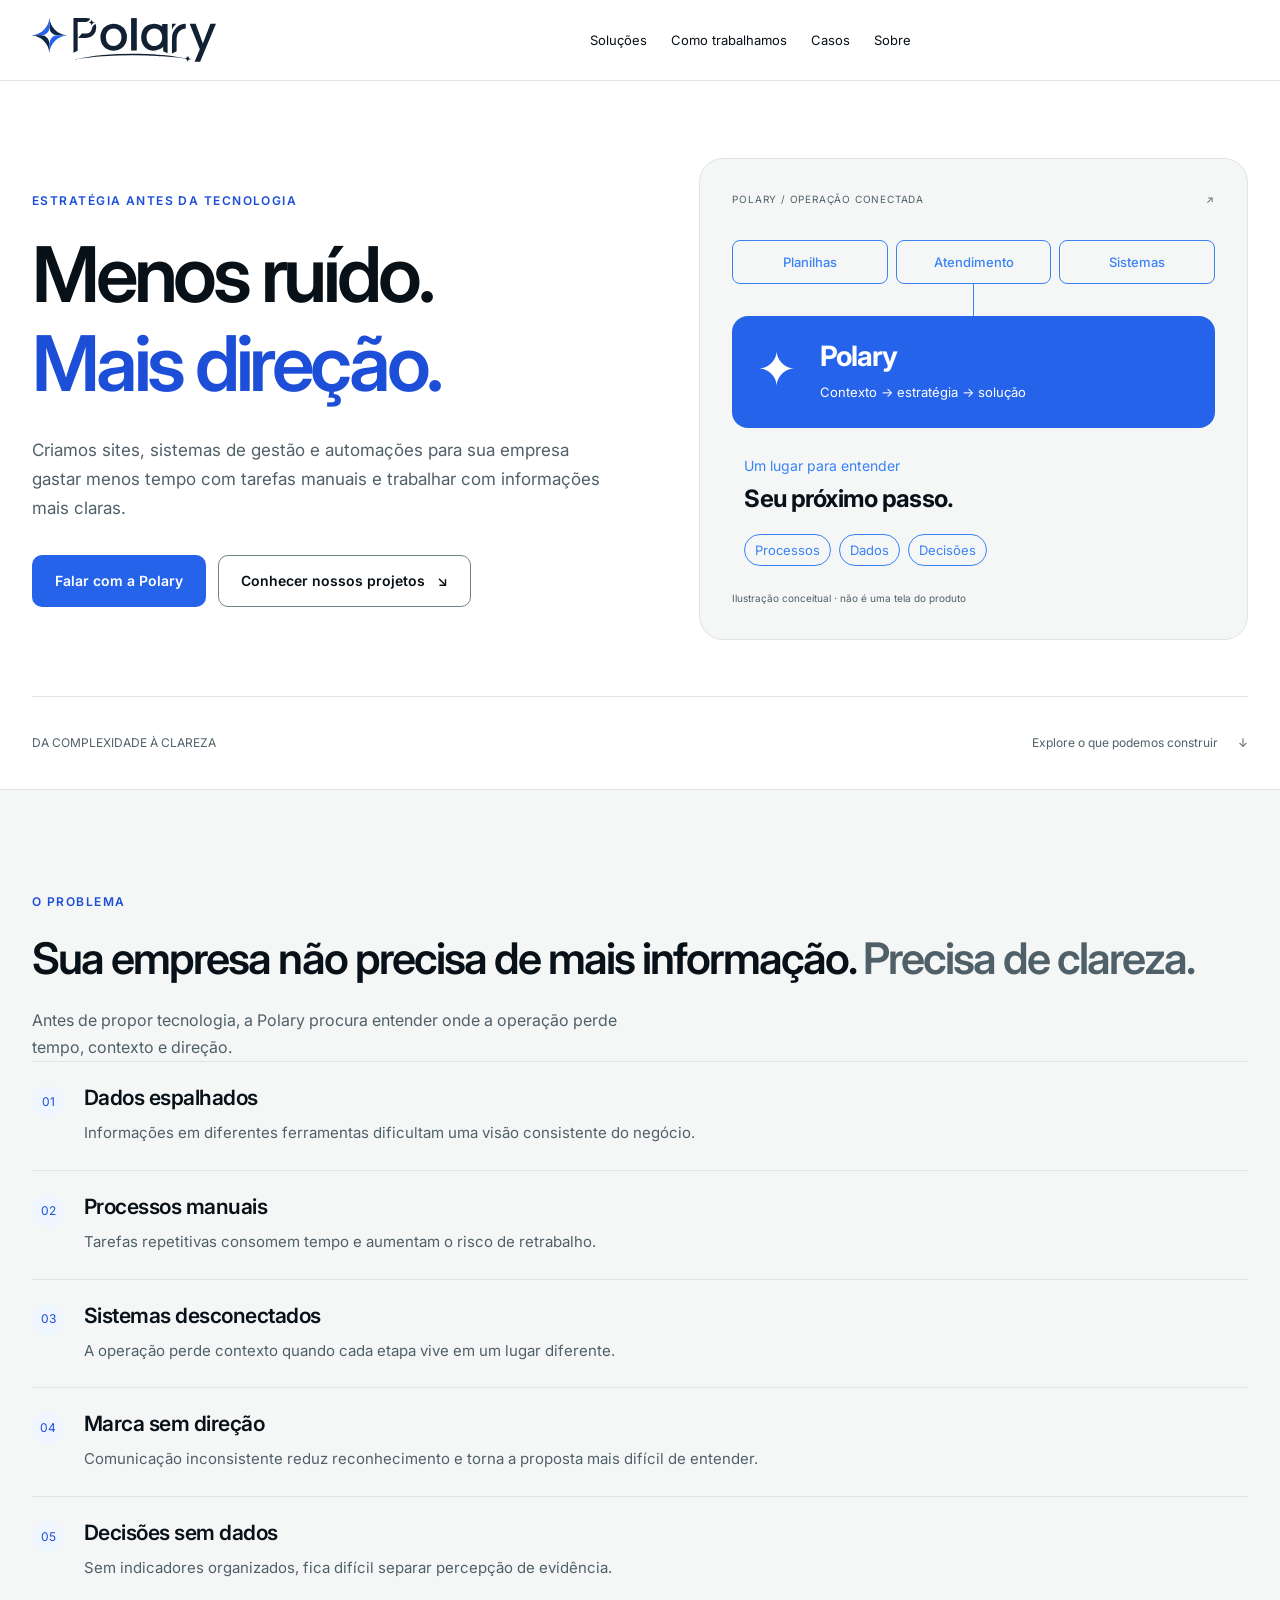
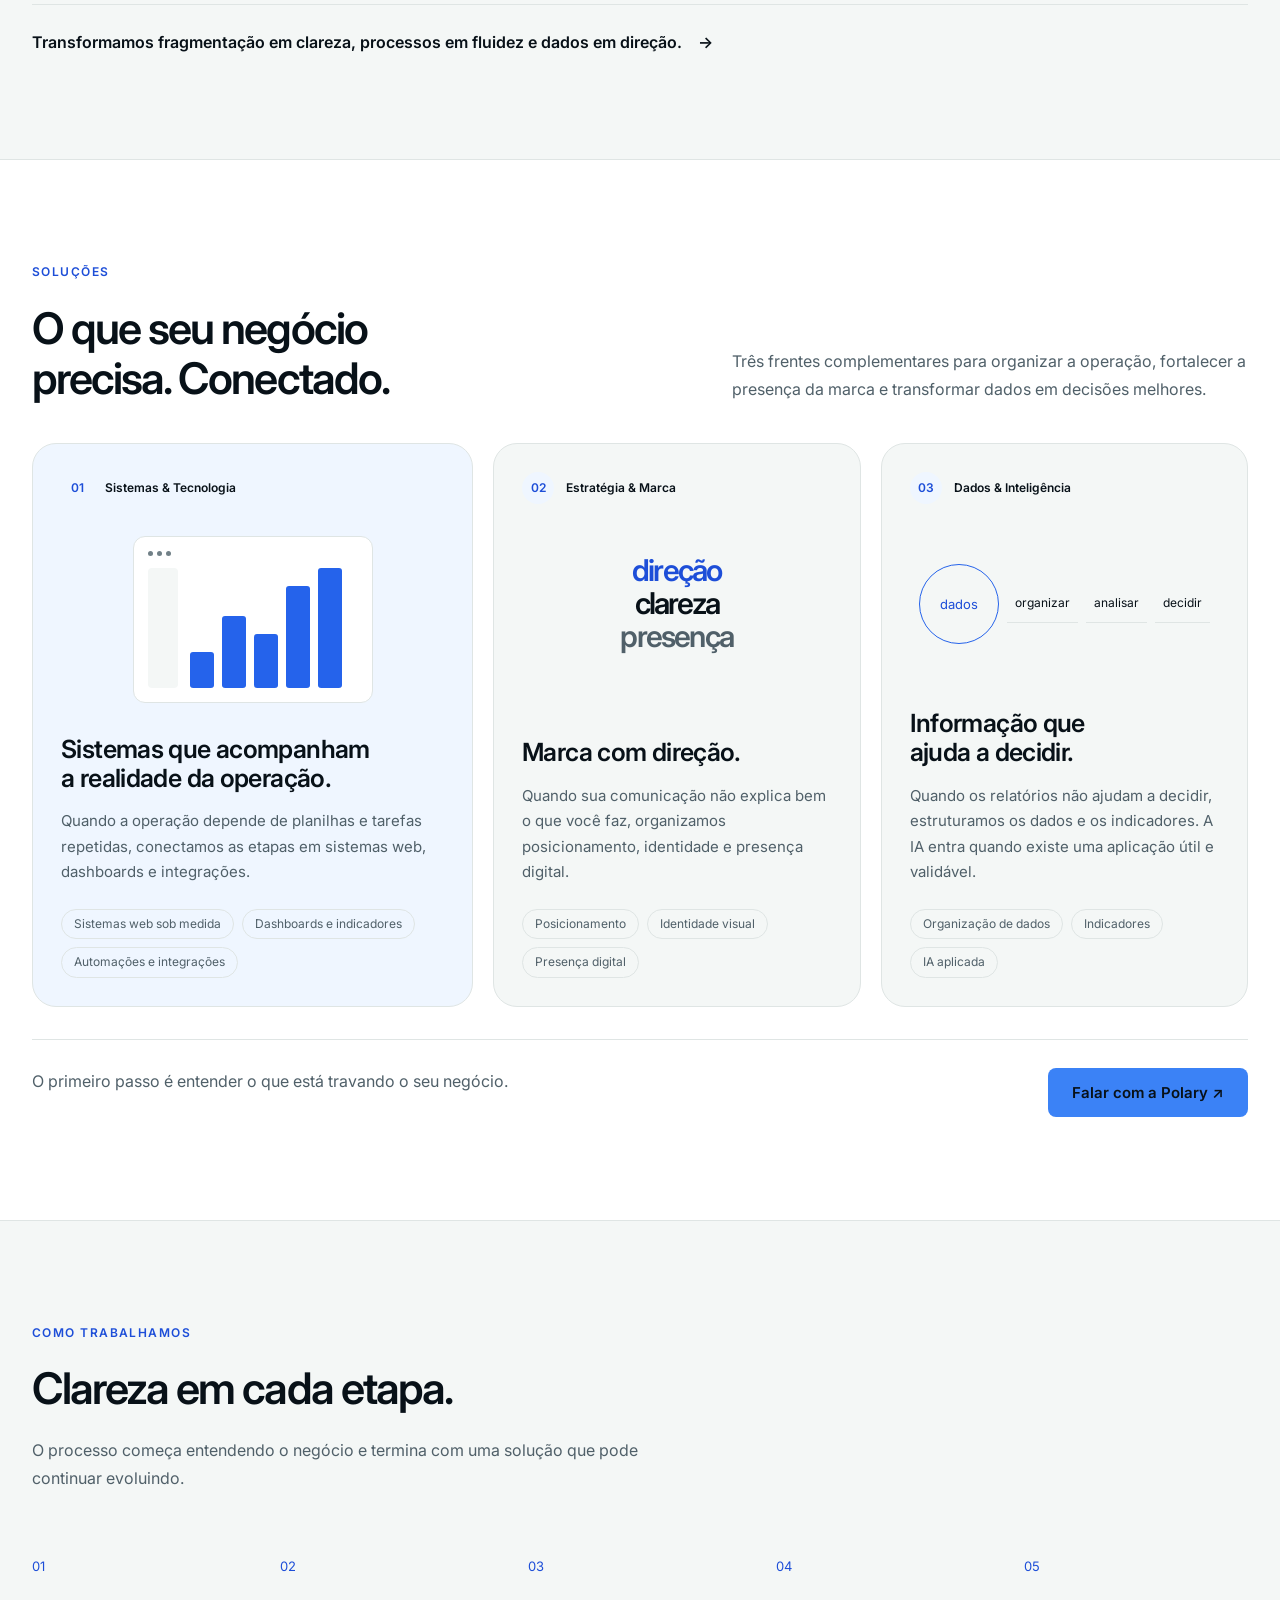
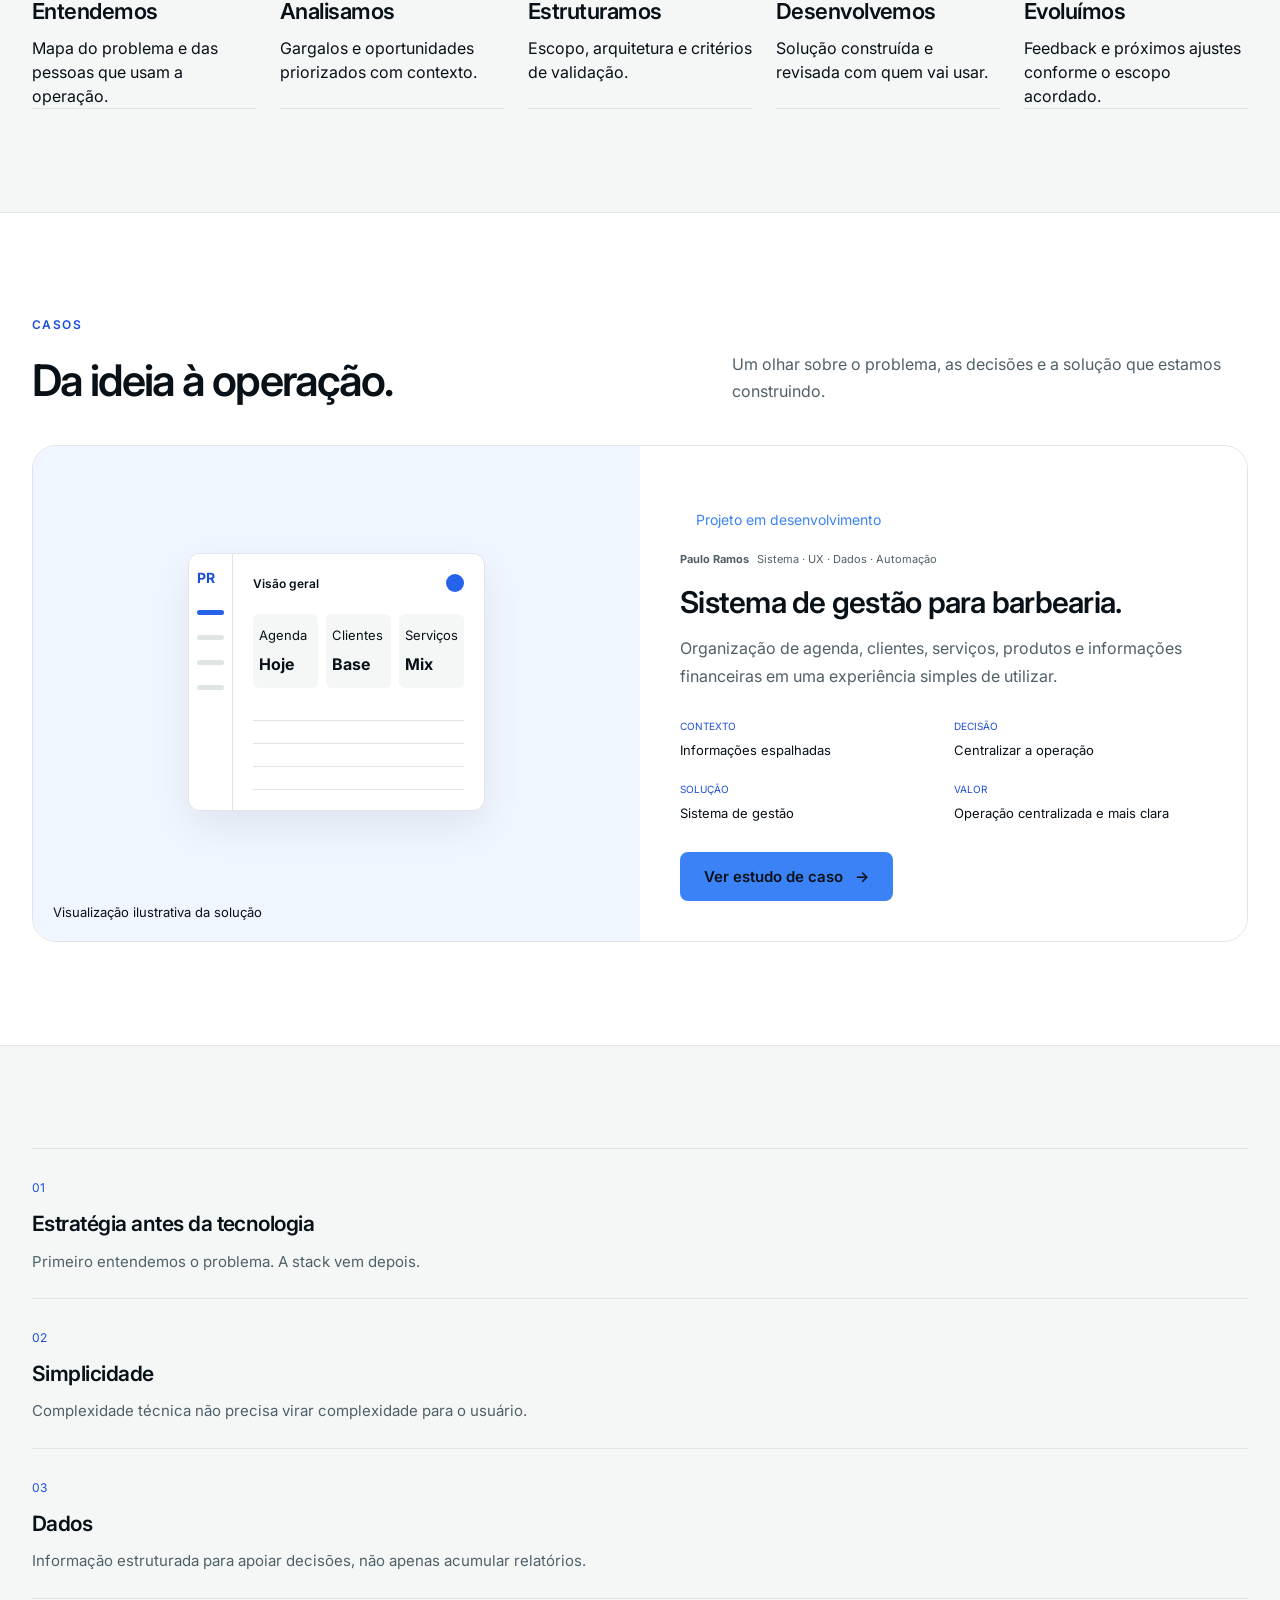
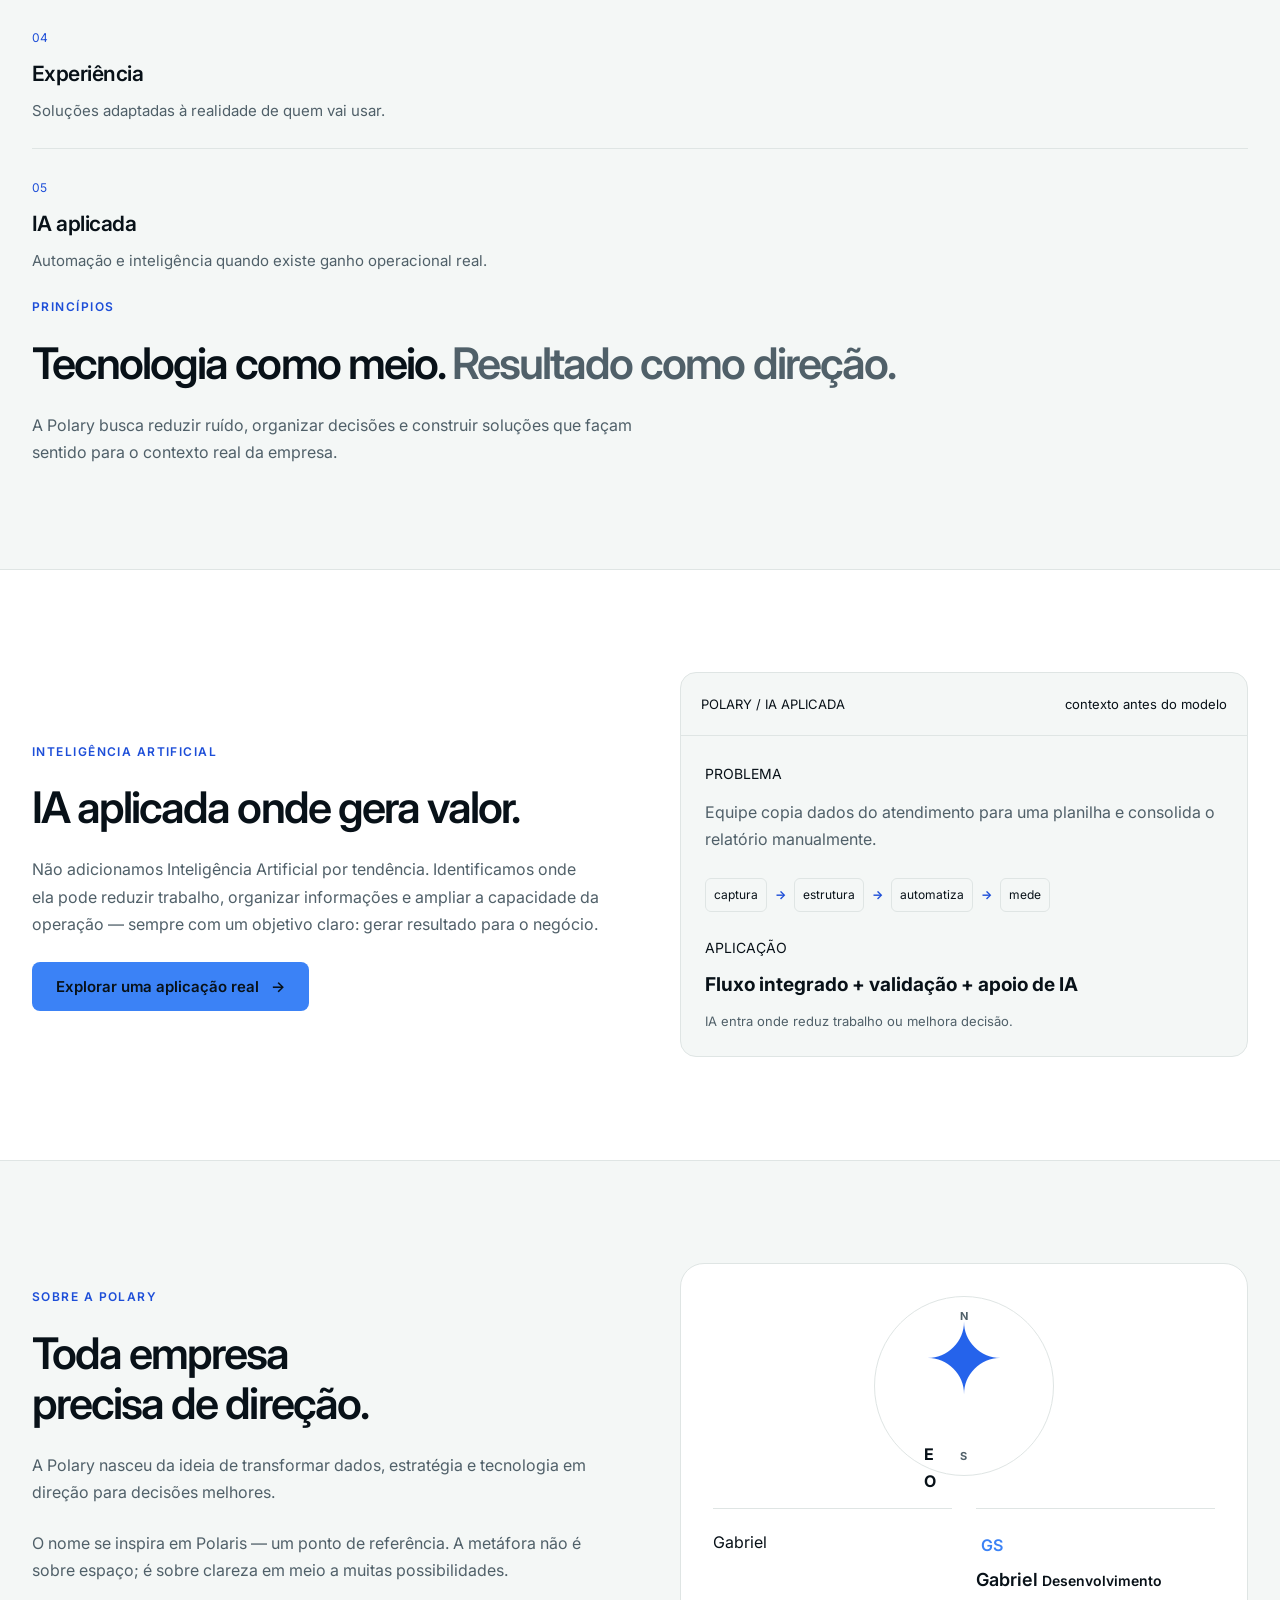
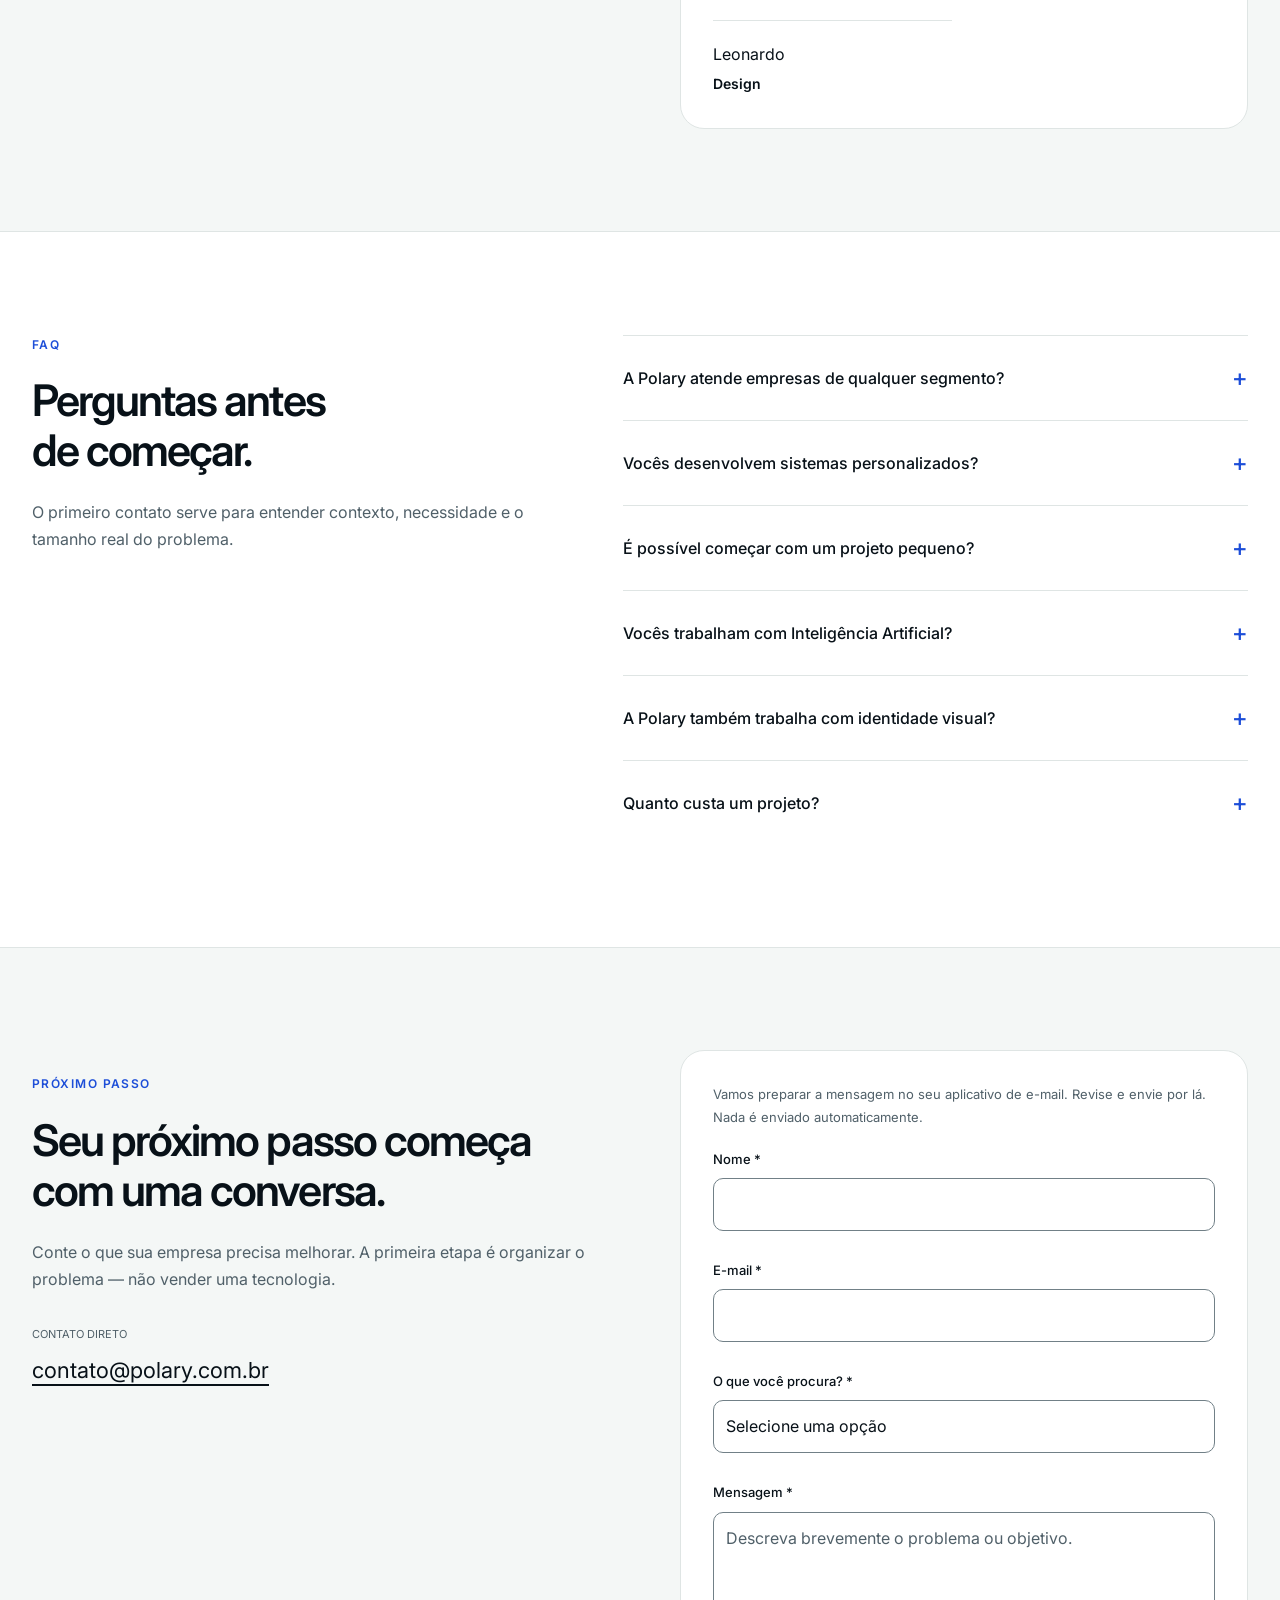
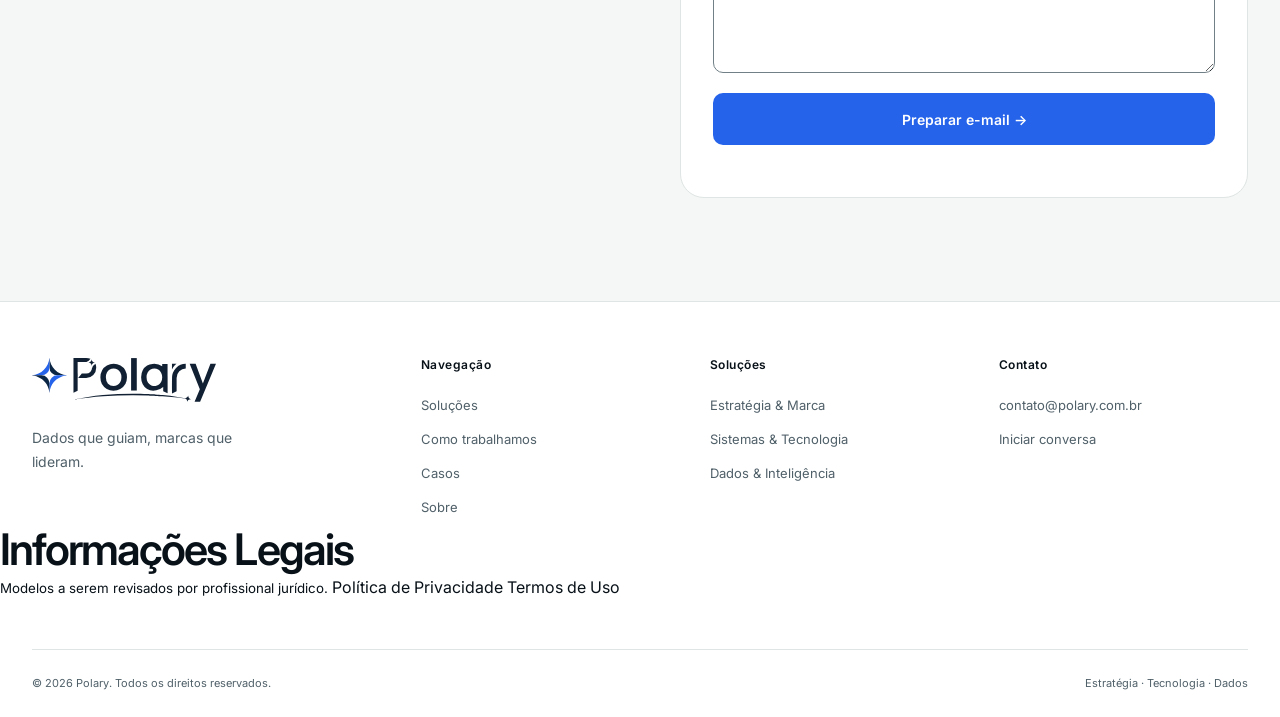
==== index.html @ 6eea2edf "Correções footer, logo e header" ====
<!DOCTYPE html>
<html lang="pt-BR">
 <head>
  <meta charset="utf-8"/>
  <meta content="width=device-width, initial-scale=1.0" name="viewport"/>
  <title>
   Polary — Estratégia, Tecnologia e Dados
  </title>
  <meta content="A Polary une estratégia, tecnologia e dados para organizar processos, fortalecer marcas e transformar problemas empresariais em soluções eficientes." name="description"/>
  <script>
   (() => {
        try {
          const saved = localStorage.getItem("polary-theme");
          const prefersDark = window.matchMedia(
            "(prefers-color-scheme: dark)",
          ).matches;
          const theme =
            saved === "light" || saved === "dark"
              ? saved
              : prefersDark
                ? "dark"
                : "light";
          document.documentElement.dataset.theme = theme;
          document.documentElement.style.colorScheme = theme;
        } catch (_) {}
      })();
  </script>
  <link href="https://polary.com.br/" rel="canonical"/>
  <link href="https://polary.com.br/" hreflang="x-default" rel="alternate"/>
  <link href="https://polary.com.br/en/" hreflang="en" rel="alternate"/>
  <link href="https://polary.com.br/" hreflang="pt-BR" rel="alternate"/>
  <meta content="#ffffff" name="theme-color"/>
  <meta content="light dark" name="color-scheme"/>
  <meta content="website" property="og:type"/>
  <meta content="pt_BR" property="og:locale"/>
  <meta content="https://polary.com.br/" property="og:url"/>
  <meta content="Polary — Estratégia, Tecnologia e Dados" property="og:title"/>
  <meta content="Dados que guiam. Marcas que lideram. Estratégia, tecnologia e dados para resolver problemas reais de negócio." property="og:description"/>
  <meta content="https://polary.com.br/assets/images/site/social-card.png" property="og:image"/>
  <meta content="https://polary.com.br/assets/images/site/social-card.png" property="og:image:secure_url"/>
  <meta content="summary_large_image" name="twitter:card"/>
  <meta content="@polary" name="twitter:site"/>
  <meta content="Polary — Estratégia, Tecnologia e Dados" name="twitter:title"/>
  <meta content="Dados que guiam. Marcas que lideram. Estratégia, tecnologia e dados para resolver problemas reais de negócio." name="twitter:description"/>
  <meta content="https://polary.com.br/assets/images/site/social-card.png" name="twitter:image"/>
  <link href="https://fonts.googleapis.com" rel="preconnect"/>
  <link crossorigin="" href="https://fonts.gstatic.com" rel="preconnect"/>
  <link href="https://fonts.googleapis.com/css2?family=Inter:wght@400;500;600;700&amp;display=swap" rel="stylesheet"/>
  <link href="assets/css/reset.css" rel="stylesheet"/>
  <link href="assets/css/site.css" rel="stylesheet"/>
  <link href="assets/css/theme.css" rel="stylesheet"/>
  <script type="application/ld+json">
   {
        "@context": "https://schema.org",
        "@type": "Organization",
        "name": "Polary",
        "url": "https://polary.com.br/",
        "email": "contato@polary.com.br",
        "description": "Estratégia, tecnologia e dados para transformar problemas empresariais em soluções eficientes."
      }
  </script>
  <link href="/assets/images/site/apple-touch-icon.png" rel="apple-touch-icon" sizes="180x180"/>
  <link href="assets/images/site/favicon-32x32.svg" rel="icon" sizes="32x32" type="image/svg+xml"/>
  <link href="assets/images/site/favicon-16x16.svg" rel="icon" sizes="16x16" type="image/svg+xml"/>
  <link href="/site.webmanifest" rel="manifest"/>
  <link color="#2563EB" href="/safari-pinned-tab.svg" rel="mask-icon"/>
  <meta content="#2563EB" name="msapplication-TileColor"/>
 </head>
 <body>
  <a class="skip-link" href="#main">
   Pular para o conteúdo principal
  </a>
  <header class="site-header" data-header="">
   <div class="container header-inner">
    <a aria-label="Polary — início" class="brand" href="#inicio">
    <div class="logo">
       <img alt="" class="logo--dark" src="/assets/images/logos/logo-exp-dark.svg" alt="">
       <img alt="" class="logo--white" src="/assets/images/logos/logo-exp-white.svg" alt="">
       </div>

    <nav aria-label="Navegação principal" class="desktop-nav">
     <a href="#solucoes">Soluções</a>
     <a href="#processo">Como trabalhamos</a>
     <a href="#cases">Casos</a>
     <a href="#sobre">Sobre</a>
    </nav>

    <button aria-controls="mobile-menu" aria-expanded="false" aria-label="Abrir menu" class="menu-toggle" data-menu-toggle="" type="button">
     <span>
     </span>
     <span>
     </span>
    </button>
   </div>
</header>
<div class="mobile-menu" data-mobile-menu="" hidden="" id="mobile-menu">
    <nav aria-label="Navegação mobile" class="container mobile-nav">
     <a href="#solucoes">
      Soluções
     </a>
     <a href="#processo">
      Como trabalhamos
     </a>
     <a href="#processo">
      Como trabalhamos
     </a>
<a href="#cases">
      Casos
    </a>
     <a href="#sobre">
      Sobre
     </a>
     <div class="mobile-preferences">
      <span class="mobile-preferences-label">
       Idioma
      </span>
      <div class="language-switcher language-switcher--mobile">
       <a aria-current="page" class="is-active" href="./" hreflang="pt-BR" lang="pt-BR">
        Português
       </a>
       <a href="en/" hreflang="en" lang="en">
        English
       </a>
      </div>
     </div>
     <a class="button button--brand" href="#contato">
      Falar com a Polary
     </a>
    </nav>
   </div>
  </header>
  <main id="main" tabindex="-1">
   <section aria-labelledby="hero-title" class="hero" id="inicio">
    <div class="container hero-inner">
     <div class="hero-editorial">
      <p class="hero-eyebrow">
       ESTRATÉGIA ANTES DA TECNOLOGIA
      </p>
      <h1 id="hero-title">
       Menos ruído.
       <span>
        Mais direção.
       </span>
      </h1>
      <p class="hero-copy">
       Criamos sites, sistemas de gestão e automações para sua empresa gastar menos tempo com tarefas manuais e trabalhar com informações mais claras.
      </p>
      <div class="hero-actions">
       <a class="button button--brand button--large" data-event="hero_contact" href="#contato">
        Falar com a Polary
       </a>
       <a class="button button--ghost button--large" data-event="hero_cases" href="#cases">
        Conhecer nossos projetos
        <span aria-hidden="true">
         ↘
        </span>
       </a>
      </div>
 
     </div>
     <div aria-label="Ilustração conceitual: informações dispersas conectadas em uma operação." class="direction-visual" role="img">
      <div class="visual-topline">
       <span>
        POLARY / OPERAÇÃO CONECTADA
       </span>
       <span aria-hidden="true">
        ↗
       </span>
      </div>
      <div class="direction-inputs">
       <span>
        Planilhas
       </span>
       <span>
        Atendimento
       </span>
       <span>
        Sistemas
       </span>
      </div>
      <div aria-hidden="true" class="direction-path">
      </div>
      <div class="direction-core">
       <span aria-hidden="true">
        ✦
       </span>
       <strong>
        Polary
       </strong>
       <small>
        Contexto → estratégia → solução
       </small>
      </div>
      <div class="direction-output">
       <span>
        Um lugar para entender
       </span>
       <strong>
        Seu próximo passo.
       </strong>
       <div class="direction-tags" aria-hidden="true">
        <span>
         Processos
        </span>
        <span>
         Dados
        </span>
        <span>
         Decisões
        </span>
       </div>
      </div>
      <p class="visual-footnote">
       Ilustração conceitual · não é uma tela do produto
      </p>
     </div>
       </div>
    <div class="hero-bottom container">
     <span>
      DA COMPLEXIDADE À CLAREZA
     </span>
     <a href="#solucoes">
      Explore o que podemos construir
      <span aria-hidden="true">
       ↓
      </span>
     </a>
     <span>
      01 — POLARY
     </span>
       </div>
   </section>
   <section aria-labelledby="problems-title" class="section section--soft" id="problemas">
    <div class="container">
     <div class="section-intro">
      <p class="kicker">
       O problema
      </p>
      <h2 id="problems-title">
       Sua empresa não precisa de mais informação.
       <span>
        Precisa de clareza.
       </span>
      </h2>
      <p>
       Antes de propor tecnologia, a Polary procura entender onde a
              operação perde tempo, contexto e direção.
      </p>
     </div>
     <div class="problem-list" data-reveal="">
      <article class="problem-row">
       <div class="circle-topic">
        <span class="row-index">
         01
        </span>
       </div>
       <div>
        <h3>
         Dados espalhados
        </h3>
        <p>
         Informações em diferentes ferramentas dificultam uma visão
                  consistente do negócio.
        </p>
       </div>
       <span class="row-signal">
        Fragmentação
       </span>
      </article>
      <article class="problem-row">
       <div class="circle-topic">
        <span class="row-index">
         02
        </span>
       </div>
       <div>
        <h3>
         Processos manuais
        </h3>
        <p>
         Tarefas repetitivas consomem tempo e aumentam o risco de
                  retrabalho.
        </p>
       </div>
       <span class="row-signal">
        Atrito
       </span>
      </article>
      <article class="problem-row">
       <div class="circle-topic">
        <span class="row-index">
         03
        </span>
       </div>
       <div>
        <h3>
         Sistemas desconectados
        </h3>
        <p>
         A operação perde contexto quando cada etapa vive em um lugar
                  diferente.
        </p>
       </div>
       <span class="row-signal">
        Ruptura
       </span>
      </article>
      <article class="problem-row">
       <div class="circle-topic">
        <span class="row-index">
         04
        </span>
       </div>
       <div>
        <h3>
         Marca sem direção
        </h3>
        <p>
         Comunicação inconsistente reduz reconhecimento e torna a
                  proposta mais difícil de entender.
        </p>
       </div>
       <span class="row-signal">
        Ruído
       </span>
      </article>
      <article class="problem-row">
       <div class="circle-topic">
        <span class="row-index">
         05
        </span>
       </div>
       <div>
        <h3>
         Decisões sem dados
        </h3>
        <p>
         Sem indicadores organizados, fica difícil separar percepção de
                  evidência.
        </p>
       </div>
       <span class="row-signal">
        Incerteza
       </span>
      </article>
      <div class="problem-bridge">
       <span>
        Transformamos fragmentação em clareza, processos em fluidez e dados em direção.
       </span>
       <span aria-hidden="true">
        →
       </span>
      </div>
     </div>
       </div>
   </section>
   <section aria-labelledby="solutions-title" class="section" id="solucoes">
    <div class="container">
     <div class="section-heading split-heading" data-reveal="">
      <div>
       <p class="kicker">
        Soluções
       </p>
       <h2 id="solutions-title">
        O que seu negócio precisa. Conectado.
       </h2>
      </div>
      <p>
       Três frentes complementares para organizar a operação, fortalecer
              a presença da marca e transformar dados em decisões melhores.
      </p>
     </div>
     <div class="solutions-bento" data-reveal="">
      <article class="solution-card solution-card--large">
       <div class="card-topline">
        <div class="circle-topic">
         <span>
          01
         </span>
        </div>
        <span>
         Sistemas &amp; Tecnologia
        </span>
       </div>
       <div aria-hidden="true" class="system-visual">
        <div class="system-window">
         <div class="system-window-top">
          <span>
          </span>
          <span>
          </span>
          <span>
          </span>
         </div>
         <div class="system-window-body">
          <div class="system-sidebar">
          </div>
          <div class="system-content">
           <div class="system-metric">
           </div>
           <div class="system-chart">
            <span>
            </span>
            <span>
            </span>
            <span>
            </span>
            <span>
            </span>
            <span>
            </span>
           </div>
           <div class="system-lines">
            <span>
            </span>
            <span>
            </span>
            <span>
            </span>
           </div>
          </div>
         </div>
        </div>
       </div>
       <div class="solution-content">
        <h3>
         Sistemas que acompanham a realidade da operação.
        </h3>
        <p>
         Quando a operação depende de planilhas e tarefas repetidas, conectamos as etapas em sistemas web, dashboards e integrações.
        </p>
        <ul>
         <li>
          Sistemas web sob medida
         </li>
         <li>
          Dashboards e indicadores
         </li>
         <li>
          Automações e integrações
         </li>
        </ul>
       </div>
      </article>
      <article class="solution-card solution-card--brand">
       <div class="card-topline">
        <div class="circle-topic">
         <span>
          02
         </span>
        </div>
        <span>
         Estratégia &amp; Marca
        </span>
       </div>
       <div aria-hidden="true" class="brand-visual">
        <span class="brand-line brand-line--1">
         direção
        </span>
        <span class="brand-line brand-line--2">
         clareza
        </span>
        <span class="brand-line brand-line--3">
         presença
        </span>
       </div>
       <div class="solution-content">
        <h3>
         Marca com direção.
        </h3>
        <p>
         Quando sua comunicação não explica bem o que você faz, organizamos posicionamento, identidade e presença digital.
        </p>
        <ul>
         <li>
          Posicionamento
         </li>
         <li>
          Identidade visual
         </li>
         <li>
          Presença digital
         </li>
        </ul>
       </div>
      </article>
      <article class="solution-card solution-card--data">
       <div class="card-topline">
        <div class="circle-topic">
         <span>
          03
         </span>
        </div>
        <span>
         Dados &amp; Inteligência
        </span>
       </div>
       <div aria-hidden="true" class="data-visual">
        <div class="data-ring">
         <span>
          dados
         </span>
        </div>
        <div class="data-pill data-pill--1">
         organizar
        </div>
        <div class="data-pill data-pill--2">
         analisar
        </div>
        <div class="data-pill data-pill--3">
         decidir
        </div>
       </div>
       <div class="solution-content">
        <h3>
         Informação que ajuda a decidir.
        </h3>
        <p>
         Quando os relatórios não ajudam a decidir, estruturamos os dados e os indicadores. A IA entra quando existe uma aplicação útil e validável.
        </p>
        <ul>
         <li>
          Organização de dados
         </li>
         <li>
          Indicadores
         </li>
         <li>
          IA aplicada
         </li>
        </ul>
       </div>
      </article>
     </div>
     <div class="section-bridge">
      <p>
       O primeiro passo é entender o que está travando o seu negócio.
      </p>
      <a class="text-link" data-event="solutions_contact" href="#contato">
       Falar com a Polary ↗
      </a>
     </div>
       </div>
   </section>
   <section aria-labelledby="process-title" class="section section--ink" id="processo">
    <div class="container">
     <div class="section-heading section-heading--light" data-reveal="">
      <p class="kicker">
       Como trabalhamos
      </p>
      <h2 id="process-title">
       Clareza em cada etapa.
      </h2>
      <p>
       O processo começa entendendo o negócio e termina com uma solução
              que pode continuar evoluindo.
      </p>
     </div>
     <ol class="process-flow" data-reveal="">
      <li>
       <span>
        01
       </span>
       <h3>
        Entendemos
       </h3>
       <p>
        Mapa do problema e das pessoas que usam a operação.
       </p>
      </li>
      <li>
       <span>
        02
       </span>
       <h3>
        Analisamos
       </h3>
       <p>
        Gargalos e oportunidades priorizados com contexto.
       </p>
      </li>
      <li>
       <span>
        03
       </span>
       <h3>
        Estruturamos
       </h3>
       <p>
        Escopo, arquitetura e critérios de validação.
       </p>
      </li>
      <li>
       <span>
        04
       </span>
       <h3>
        Desenvolvemos
       </h3>
       <p>
        Solução construída e revisada com quem vai usar.
       </p>
      </li>
      <li>
       <span>
        05
       </span>
       <h3>
        Evoluímos
       </h3>
       <p>
        Feedback e próximos ajustes conforme o escopo acordado.
       </p>
      </li>
     </ol>
       </div>
   </section>
   <section aria-labelledby="cases-title" class="section" id="cases">
    <div class="container">
     <div class="section-heading split-heading" data-reveal="">
      <div>
       <p class="kicker">
        Casos
       </p>
       <h2 id="cases-title">
        Da ideia à operação.
       </h2>
      </div>
      <p>
       Um olhar sobre o problema, as decisões e a solução que estamos construindo.
      </p>
     </div>
     <article class="case-feature" data-reveal="">
      <div aria-hidden="true" class="case-visual">
       <div class="barber-app">
        <div class="barber-sidebar">
         <div class="barber-logo">
          PR
         </div>
         <span class="barber-nav is-active">
         </span>
         <span class="barber-nav">
         </span>
         <span class="barber-nav">
         </span>
         <span class="barber-nav">
         </span>
        </div>
        <div class="barber-main">
         <div class="barber-header">
          <span>
           Visão geral
          </span>
          <span class="barber-avatar">
          </span>
         </div>
         <div class="barber-grid">
          <div class="barber-stat">
           <small>
            Agenda
           </small>
           <strong>
            Hoje
           </strong>
           <span>
           </span>
          </div>
          <div class="barber-stat">
           <small>
            Clientes
           </small>
           <strong>
            Base
           </strong>
           <span>
           </span>
          </div>
          <div class="barber-stat">
           <small>
            Serviços
           </small>
           <strong>
            Mix
           </strong>
           <span>
           </span>
          </div>
         </div>
         <div class="barber-table">
          <span>
          </span>
          <span>
          </span>
          <span>
          </span>
          <span>
          </span>
         </div>
        </div>
       </div>
       <span class="demo-caption">
        Visualização ilustrativa da solução
       </span>
      </div>
      <div class="case-copy">
       <p class="project-status">
        Projeto em desenvolvimento
       </p>
       <div class="case-meta">
        <span>
         Paulo Ramos
        </span>
        <span>
         Sistema · UX · Dados · Automação
        </span>
       </div>
       <h3>
        Sistema de gestão para barbearia.
       </h3>
       <p>
        Organização de agenda, clientes, serviços, produtos e
                informações financeiras em uma experiência simples de utilizar.
       </p>
       <div class="case-logic">
        <div>
         <small>
          CONTEXTO
         </small>
         <span>
          Informações espalhadas
         </span>
        </div>
        <div>
         <small>
          DECISÃO
         </small>
         <span>
          Centralizar a operação
         </span>
        </div>
        <div>
         <small>
          SOLUÇÃO
         </small>
         <span>
          Sistema de gestão
         </span>
        </div>
        <div>
         <small>
          VALOR
         </small>
         <span>
          Operação centralizada e mais clara
         </span>
        </div>
       </div>
       <a class="text-link" data-event="case_paulo_ramos" href="cases/paulo-ramos/">
        Ver estudo de caso
        <span aria-hidden="true">
         →
        </span>
       </a>
      </div>
     </article>
       </div>
   </section>
   <section aria-labelledby="diff-title" class="section section--soft" id="diferenciais">
    <div class="container">
     <div class="differential-grid" data-reveal="">
      <article class="diff-block diff-block--wide">
       <span>
        01
       </span>
       <h3>
        Estratégia antes da tecnologia
       </h3>
       <p>
        Primeiro entendemos o problema. A stack vem depois.
       </p>
      </article>
      <article class="diff-block">
       <span>
        02
       </span>
       <h3>
        Simplicidade
       </h3>
       <p>
        Complexidade técnica não precisa virar complexidade para o
                usuário.
       </p>
      </article>
      <article class="diff-block">
       <span>
        03
       </span>
       <h3>
        Dados
       </h3>
       <p>
        Informação estruturada para apoiar decisões, não apenas acumular
                relatórios.
       </p>
      </article>
      <article class="diff-block">
       <span>
        04
       </span>
       <h3>
        Experiência
       </h3>
       <p>
        Soluções adaptadas à realidade de quem vai usar.
       </p>
      </article>
      <article class="diff-block">
       <span class="accent-span">
        05
       </span>
       <h3>
        IA aplicada
       </h3>
       <p>
        Automação e inteligência quando existe ganho operacional real.
       </p>
      </article>
     </div>
     <div class="section-intro">
      <p class="kicker">
       Princípios
      </p>
      <h2 id="diff-title">
       Tecnologia como meio.
       <span>
        Resultado como direção.
       </span>
      </h2>
      <p>
       A Polary busca reduzir ruído, organizar decisões e construir
              soluções que façam sentido para o contexto real da empresa.
      </p>
     </div>
       </div>
   </section>
   <section aria-labelledby="ai-title" class="section ai-section" id="ia">
    <div class="container ai-layout">
     <div class="ai-copy" data-reveal="">
      <p class="kicker">
       Inteligência Artificial
      </p>
      <h2 id="ai-title">
       IA aplicada onde gera valor.
      </h2>
      <p>
       Não adicionamos Inteligência Artificial por tendência. Identificamos onde ela pode reduzir trabalho, organizar informações e ampliar a capacidade da operação — sempre com um objetivo claro: gerar resultado para o negócio.
      </p>
      <a class="text-link" data-event="ai_contact" href="#contato">
       Explorar uma aplicação real
       <span aria-hidden="true">
        →
       </span>
      </a>
     </div>
     <div aria-label="Exemplo visual de aplicação de IA" class="ai-console" data-reveal="">
      <div class="console-top">
       <span>
        POLARY / IA APLICADA
       </span>
       <span class="console-live">
        <i>
        </i>
        contexto antes do modelo
       </span>
      </div>
      <div class="console-body">
       <div class="console-question">
        <small>
         PROBLEMA
        </small>
        <p>
         Equipe copia dados do atendimento para uma planilha e
                  consolida o relatório manualmente.
        </p>
       </div>
       <div class="console-route">
        <span>
         captura
        </span>
        <b>
         →
        </b>
        <span>
         estrutura
        </span>
        <b>
         →
        </b>
        <span>
         automatiza
        </span>
        <b>
         →
        </b>
        <span>
         mede
        </span>
       </div>
       <div class="console-result">
        <small>
         APLICAÇÃO
        </small>
        <strong>
         Fluxo integrado + validação + apoio de IA
        </strong>
        <span>
         IA entra onde reduz trabalho ou melhora decisão.
        </span>
       </div>
      </div>
     </div>
       </div>
   </section>
   
<section aria-labelledby="about-title" class="section section--ink" id="sobre" style="scroll-margin-top: 80px;">
   <div class="container about-layout">
    <div class="about-copy" data-reveal="">
      <p class="kicker">
       Sobre a Polary
      </p>
      <h2 id="about-title">
       Toda empresa precisa de direção.
      </h2>
      <p class="about-lead">
       A Polary nasceu da ideia de transformar dados, estratégia e
              tecnologia em direção para decisões melhores.
      </p>
      <p>
       O nome se inspira em Polaris — um ponto de referência. A metáfora
              não é sobre espaço; é sobre clareza em meio a muitas
              possibilidades.
      </p>
     </div>
     <div class="about-panel" data-reveal="">
      <div aria-hidden="true" class="compass-graphic">
       <span class="compass-ring">
       </span>
       <span class="compass-axis">
       </span>
       <strong class="compass-north">
        N
       </strong>
       <strong class="compass-east">
        E
       </strong>
       <strong class="compass-south">
        S
       </strong>
       <strong class="compass-west">
        O
       </strong>
      </div>
      <div class="team-list">
       <div>
        <span>
         Gabriel
        </span>
       </div>
      <div class="team-item">
         <span class="team-avatar">GS</span>
        <div>
         <span class="team-name">Gabriel</span>
         <small>Desenvolvimento</small>
        </div>
       </div>
       <div>
        <span>
         Leonardo
        </span>
        <small>
         Design
        </small>
       </div>
      </div>
     </div>
       </div>
   </section>
   <section aria-labelledby="faq-title" class="section" id="faq">
    <div class="container faq-layout">
     <div class="section-intro">
      <p class="kicker">
       FAQ
      </p>
      <h2 id="faq-title">
       Perguntas antes de começar.
      </h2>
      <p>
       O primeiro contato serve para entender contexto, necessidade e o
              tamanho real do problema.
      </p>
     </div>
     <div class="faq-list" data-reveal="">
      <article class="faq-item">
       <h3>
        <button aria-controls="faq-a1" aria-expanded="true" type="button">
         <span>
          A Polary atende empresas de qualquer segmento?
         </span>
         <span aria-hidden="true" class="faq-icon">
          +
         </span>
        </button>
       </h3>
       <div class="faq-answer" id="faq-a1">
        <p>
         Sim. A abordagem parte do problema e da operação da empresa. O
                  escopo é definido depois de entender o contexto.
        </p>
       </div>
      </article>
      <article class="faq-item">
       <h3>
        <button aria-controls="faq-a2" aria-expanded="true" type="button">
         <span>
          Vocês desenvolvem sistemas personalizados?
         </span>
         <span aria-hidden="true" class="faq-icon">
          +
         </span>
        </button>
       </h3>
       <div class="faq-answer" id="faq-a2">
        <p>
         Sim. Quando uma solução sob medida é adequada ao problema, a
                  Polary pode estruturar e desenvolver sistemas, dashboards,
                  automações e integrações.
        </p>
       </div>
      </article>
      <article class="faq-item">
       <h3>
        <button aria-controls="faq-a3" aria-expanded="true" type="button">
         <span>
          É possível começar com um projeto pequeno?
         </span>
         <span aria-hidden="true" class="faq-icon">
          +
         </span>
        </button>
       </h3>
       <div class="faq-answer" id="faq-a3">
        <p>
         Sim. Um escopo menor pode ser uma forma eficiente de validar a
                  solução antes de ampliar o investimento.
        </p>
       </div>
      </article>
      <article class="faq-item">
       <h3>
        <button aria-controls="faq-a4" aria-expanded="true" type="button">
         <span>
          Vocês trabalham com Inteligência Artificial?
         </span>
         <span aria-hidden="true" class="faq-icon">
          +
         </span>
        </button>
       </h3>
       <div class="faq-answer" id="faq-a4">
        <p>
         Sim, quando a IA traz ganho real — por exemplo, na automação
                  de tarefas, organização de informações ou apoio à análise.
        </p>
       </div>
      </article>
      <article class="faq-item">
       <h3>
        <button aria-controls="faq-a5" aria-expanded="true" type="button">
         <span>
          A Polary também trabalha com identidade visual?
         </span>
         <span aria-hidden="true" class="faq-icon">
          +
         </span>
        </button>
       </h3>
       <div class="faq-answer" id="faq-a5">
        <p>
         Sim. Estratégia de marca, posicionamento, identidade e
                  presença digital fazem parte da frente de Estratégia &amp;
                  Marca.
        </p>
       </div>
      </article>
      <article class="faq-item">
       <h3>
        <button aria-controls="faq-a6" aria-expanded="true" type="button">
         <span>
          Quanto custa um projeto?
         </span>
         <span aria-hidden="true" class="faq-icon">
          +
         </span>
        </button>
       </h3>
       <div class="faq-answer" id="faq-a6">
        <p>
         Cada projeto é dimensionado conforme problema, escopo e
                  complexidade. O primeiro passo é entender a necessidade antes
                  de estimar o trabalho. Orçamento sob medida após a
                  conversa inicial.
        </p>
       </div>
      </article>
     </div>
       </div>
   </section>
   <section aria-labelledby="contact-title" class="contact-section" id="contato">
    <div class="container contact-shell">
     <div class="contact-copy" data-reveal="">
      <p class="kicker">
       Próximo passo
      </p>
      <h2 id="contact-title">
       Seu próximo passo começa com uma conversa.
      </h2>
      <p>
       Conte o que sua empresa precisa melhorar. A primeira etapa é
              organizar o problema — não vender uma tecnologia.
      </p>
      <div class="contact-direct">
       <small>
        CONTATO DIRETO
       </small>
       <a href="mailto:contato@polary.com.br">
        contato@polary.com.br
       </a>
      </div>
     </div>
     <form aria-describedby="contact-instructions" class="contact-form" data-reveal="" id="contact-form">
      <p class="form-note" id="contact-instructions">
       Vamos preparar a mensagem no seu aplicativo de e-mail. Revise e envie por lá. Nada é enviado automaticamente.
      </p>
      <div class="form-row">
       <div class="field">
        <label for="nome">
         Nome
         <span aria-hidden="true">
          *
         </span>
        </label>
        <input aria-describedby="nome-error" autocomplete="name" id="nome" maxlength="200" name="nome" required="" type="text"/>
        <span aria-live="polite" class="field-error" id="nome-error">
        </span>
       </div>
      </div>
      <div class="form-row">
       <div class="field">
        <label for="email">
         E-mail
         <span aria-hidden="true">
          *
         </span>
        </label>
        <input aria-describedby="email-error" autocomplete="email" id="email" maxlength="200" name="email" required="" type="email"/>
        <span aria-live="polite" class="field-error" id="email-error">
        </span>
       </div>
      </div>
      <div class="field">
       <label for="necessidade">
        O que você procura?
        <span aria-hidden="true">
         *
        </span>
       </label>
       <select aria-describedby="necessidade-error" id="necessidade" name="necessidade" required="">
        <option value="">
         Selecione uma opção
        </option>
        <option>
         Sistema
        </option>
        <option>
         Automação
        </option>
        <option>
         Dados
        </option>
        <option>
         IA
        </option>
        <option>
         Branding
        </option>
        <option>
         Site
        </option>
        <option>
         Outro
        </option>
       </select>
       <span aria-live="polite" class="field-error" id="necessidade-error">
       </span>
      </div>
      <div class="field">
       <label for="mensagem">
        Mensagem
        <span aria-hidden="true">
         *
        </span>
       </label>
       <textarea id="mensagem" maxlength="3000" name="mensagem" placeholder="Descreva brevemente o problema ou objetivo." rows="5" required></textarea>
      </div>
      <div aria-hidden="true" class="honeypot">
       <label for="website">
        Não preencha
       </label>
       <input autocomplete="off" id="website" maxlength="200" name="website" tabindex="-1" type="text"/>
      </div>
      <button class="button button--brand button--large form-submit" disabled="" type="submit">
       Preparar e-mail →
      </button>
      <p aria-live="polite" class="form-status" id="form-status">
      </p>
      <noscript>
       Com JavaScript desativado, use o link de e-mail direto ao lado.
      </noscript>
     </form>
       </div>
   </section>
  </main>
  <footer class="site-footer">
   <div class="container footer-grid">
    <div class="footer-brand">
     <a aria-label="Polary — início" class="brand brand--footer" href="#inicio">
      <span class="logo">
       <img alt="" class="logo--dark" height="550" src="/assets/images/logos/logo-exp-dark.svg" width="2295"/>
       <img alt="" class="logo--white" height="550" src="/assets/images/logos/logo-exp-white.svg" width="2295"/>
      </span>
     </a>
     <p>
      Dados que guiam, marcas que lideram.
     </p>
       </div>
    <div>
     <h2>
      Navegação
     </h2>
     <a href="#solucoes">
      Soluções
     </a>
     <a href="#processo">
      Como trabalhamos
     </a>
<a href="#cases">
      Casos
    </a>
     <a href="#sobre">
      Sobre
     </a>
       </div>
<div>
     <h2>
      Soluções
     </h2>
     <a href="#solucoes">
      Estratégia & Marca
     </a>
     <a href="#solucoes">
      Sistemas & Tecnologia
     </a>
     <a href="#solucoes">
      Dados & Inteligência
     </a>
       </div>
    <div>
     <h2>
      Contato
     </h2>
     <a href="mailto:contato@polary.com.br">
      contato@polary.com.br
     </a>
     <a href="#contato">
      Iniciar conversa
     </a>
       </div>
   </div>
   <div>
     <h2>
      Informações Legais
     </h2>
     <small>
      Modelos a serem revisados por profissional jurídico.
     </small>
     <a href="#politica-privacidade">
      Política de Privacidade
     </a>
     <a href="#termos-uso">
      Termos de Uso
     </a>
       </div>

   <div class="container footer-bottom">
    <span>
     ©
     <span id="current-year">
     </span>
     Polary. Todos os direitos
          reservados.
    </span>
    <span>
     Estratégia · Tecnologia · Dados
    </span>
   </div>
  </footer>
  <script defer="True" src="assets/js/theme.js">
  </script>
  <script defer="" src="assets/js/main.js">
  </script>
 </body>
</html>
---- assets/css/site.css ----
/* Polary — layout and components. Mobile-first, no override stylesheet. */
:root {
  --font: Inter, ui-sans-serif, system-ui, sans-serif;
  --space-1: 4px; --space-2: 8px; --space-3: 12px; --space-4: 16px;
  --space-6: 24px; --space-8: 32px; --space-12: 48px; --space-16: 64px;
  --radius-sm: 10px; --radius-md: 16px; --radius-lg: 24px; --radius-xl: 32px;
  --radius-pill: 999px; --header-height: 80px;
}
html { scroll-behavior: smooth; scroll-padding-top: calc(var(--header-height) + 24px); }
body { margin: 0; font: 400 16px/1.7 var(--font); color: var(--theme-text); background: var(--theme-bg); -webkit-font-smoothing: antialiased; }
* { box-sizing: border-box; }
[hidden] { display: none !important; }
a { color: inherit; text-decoration: none; }
button, input, textarea, select { font: inherit; }
button, a, input, select, textarea { -webkit-tap-highlight-color: transparent; }
button { cursor: pointer; }
button:disabled { cursor: wait; opacity: .65; }
img, svg { max-width: 100%; }
img { display: block; height: auto; }
h1, h2, h3, p { margin: 0; }
h1, h2, h3 { line-height: 1.15; text-wrap: balance; }
h1 { font-size: clamp(42px, 6vw, 80px); letter-spacing: -.055em; font-weight: 600; }
h2 { font-size: clamp(30px, 3.4vw, 46px); letter-spacing: -.045em; font-weight: 600; }
h3 { font-size: 21px; letter-spacing: -.025em; font-weight: 600; }
p { color: var(--theme-text-secondary); }
p + p { margin-top: 16px; }
:focus-visible { outline: 3px solid var(--theme-accent); outline-offset: 5px; }
.container { width: min(1240px, calc(100% - 40px)); margin-inline: auto; }
.container > *, [class$="-layout"] > *, .form-row > * { min-width: 0; }
.section { padding-block: clamp(64px, 8vw, 112px); border-top: 1px solid var(--theme-border); }
.section--soft, .section--ink { background: var(--theme-bg-soft); }
.kicker, .hero-eyebrow { color: var(--theme-accent); font-size: 12px; font-weight: 600; letter-spacing: .12em; text-transform: uppercase; margin-bottom: 20px; }
.section-heading { margin-bottom: 40px; max-width: 720px; }
.section-heading > p:last-child, .section-intro > p:last-child, .ai-copy > p, .about-copy > p, .contact-copy > p { margin-top: 24px; max-width: 62ch; }
.section-intro h2 span { color: var(--theme-text-secondary); }
.split-heading, .editorial-grid, .ai-layout, .about-layout, .faq-layout, .contact-shell, .case-hero-grid, .case-tech-grid { display: grid; gap: 40px; }
.split-heading { max-width: none; }
.skip-link { position: fixed; z-index: 100; top: 12px; left: 16px; padding: 12px 20px; background: var(--theme-bg); transform: translateY(-150%); border: 2px solid var(--theme-accent); border-radius: 10px; }
.skip-link:focus { transform: none; }
.button { display: inline-flex; align-items: center; justify-content: center; gap: 12px; min-height: 48px; padding: 12px 22px; border: 1px solid transparent; border-radius: var(--radius-sm); font-size: 14px; line-height: 1.4; font-weight: 600; text-align: center; transition: background 200ms, transform 200ms; }
.button--brand { color: #fff; background: var(--brand-blue); }
.button--brand:hover { background: var(--brand-blue-700); transform: translateY(-2px); }
.button--ghost { color: var(--theme-text); background: transparent; border-color: var(--theme-border-strong); }
.button--ghost:hover { background: var(--theme-bg-soft); }
.button--large { min-height: 52px; }
.text-link { display: inline-flex; gap: 12px; align-items: center; min-height: 48px; padding: 12px 24px; color: var(--ink-950); font-size: 15px; font-weight: 600; background: var(--brand-blue-500); border-radius: 8px; text-decoration: none; }
.text-link:hover { background: var(--brand-blue-600); }
.site-header { position: sticky; z-index: 30; top: 0; background: var(--theme-header); border-bottom: 1px solid var(--theme-border); }
.header-inner { display: flex; align-items: center; gap: 12px; min-height: var(--header-height); }
.brand { display: inline-flex; align-items: center; flex: none; }
.logo { display: block; width: 150px; }
.logo img { width: 100%; }
.header-tools { display: flex; align-items: center; gap: 8px; margin-left: auto; }
.desktop-nav, .header-cta, .header-tools > .language-switcher { display: none; }
.language-switcher { display: flex; gap: 4px; align-items: center; }
.language-switcher a { display: inline-flex; align-items: center; justify-content: center; min-width: 44px; min-height: 44px; border-radius: 10px; font-size: 13px; }
.language-switcher .is-active { color: var(--theme-accent); background: var(--theme-accent-soft); font-weight: 700; }
.theme-toggle, .menu-toggle { width: 44px; height: 44px; border: 1px solid var(--theme-border); background: transparent; color: var(--theme-text); border-radius: 10px; display: grid; place-content: center; }
.theme-icon { width: 20px; height: 20px; fill: none; stroke: currentColor; stroke-width: 1.5; }
.menu-toggle { gap: 6px; }
.menu-toggle span { width: 18px; height: 1.5px; background: currentColor; }
.mobile-menu { border-top: 1px solid var(--theme-border); max-height: calc(100dvh - var(--header-height)); overflow-y: auto; }
.mobile-nav { display: grid; gap: 4px; padding-block: 20px; }
.mobile-nav > a { padding-block: 12px; }
.mobile-preferences { display: flex; justify-content: space-between; align-items: center; padding-block: 12px; }
.mobile-preferences-label { font-size: 13px; color: var(--theme-text-secondary); }
.hero { padding-top: clamp(48px, 6vw, 88px); }
.hero-inner { display: grid; gap: 48px; align-items: center; }
.hero h1 span { display: block; color: var(--theme-accent); }
.hero-copy { font-size: 17px; max-width: 52ch; margin-top: 28px; }
.hero-actions { display: flex; gap: 12px; flex-wrap: wrap; margin-top: 32px; }
.trust-row { display: flex; align-items: center; gap: 10px; font-size: 13px; color: var(--theme-text-secondary); margin-top: 24px; }
.trust-separator { width: 6px; height: 6px; background: var(--theme-accent); border-radius: 50%; }
.hero-bottom { display: flex; flex-wrap: wrap; align-items: center; justify-content: space-between; gap: 16px; margin-top: 56px; padding-block: 24px; border-top: 1px solid var(--theme-border); color: var(--theme-text-secondary); font-size: 12px; }
.hero-bottom > span:last-child { display: none; }
.hero-bottom a { min-height: 44px; display: inline-flex; align-items: center; gap: 20px; }
.direction-visual { padding: 24px; border: 1px solid var(--theme-border); border-radius: 24px; background: var(--theme-bg-soft); position: relative; }
.visual-topline { display: flex; justify-content: space-between; gap: 12px; font-size: 10px; letter-spacing: .08em; color: var(--theme-text-secondary); }
.direction-inputs { display: grid; grid-template-columns: repeat(3,minmax(0,1fr)); gap: 8px; margin-top: 32px; }
.direction-inputs span { padding: 10px 4px; text-align: center; font-size: 13px; font-weight: 500; border: 1px solid var(--brand-blue-500); background: var(--brand-blue-50); color: var(--brand-blue-500); border-radius: 8px; }
.direction-path { height: 32px; width: 1px; background: var(--brand-blue-500); margin: auto; }
.direction-core { background: var(--brand-blue); color: white; border-radius: 16px; display: grid; grid-template-columns: 48px 1fr; padding: 24px; column-gap: 16px; }
.direction-core > span { grid-row: span 2; font-size: 48px; line-height: 1.2; }
.direction-core strong { font-size: 28px; line-height: 1.2; letter-spacing: -.04em; }
.direction-core small { font-size: 13px; color: var(--ink-950); margin-top: 8px; }
.direction-output { padding: 24px 0 0; margin: 0 12px; }
.direction-output > span { font-size: 14px; color: var(--brand-blue-500); }
.direction-output strong { display: block; font-size: 24px; line-height: 1.3; letter-spacing: -.03em; margin-top: 4px; }
.direction-tags { display: flex; flex-wrap: wrap; gap: 8px; margin-top: 20px; }
.direction-tags span { font-size: 13px; border: 1px solid var(--brand-blue-500); color: var(--brand-blue-500); padding: 4px 10px; border-radius: 999px; }
.visual-footnote { font-size: 10px; margin-top: 24px; }
.problem-row { display: grid; grid-template-columns: 32px 1fr; gap: 20px; padding-block: 24px; border-top: 1px solid var(--theme-border); }
.problem-row p { margin-top: 10px; font-size: 15px; }
.circle-topic { display: inline-flex; align-items: center; justify-content: center; width: 32px; height: 32px; border-radius: 50%; background: var(--theme-accent-soft); color: var(--theme-accent); font-size: 12px; flex: none; }
.row-signal { display: none; }
.problem-bridge { border-top: 1px solid var(--theme-border); padding-top: 24px; display: flex; gap: 16px; font-size: 16px; font-weight: 600; color: var(--ink-950); }
.solutions-bento { display: grid; gap: 20px; }
.solution-card { min-width: 0; padding: 28px; border: 1px solid var(--theme-border); border-radius: 24px; background: var(--theme-bg-soft); display: flex; flex-direction: column; min-height: 420px; }
.card-topline { display: flex; gap: 12px; align-items: center; font-size: 12px; font-weight: 600; }
.solution-content { margin-top: auto; }
.solution-content h3 { font-size: 26px; max-width: 27ch; }
.solution-content p { margin-top: 16px; font-size: 15px; }
.solution-content ul { display: flex; gap: 8px; flex-wrap: wrap; padding: 0; margin: 24px 0 0; list-style: none; }
.solution-content li { border: 1px solid var(--theme-border); border-radius: 999px; padding: 4px 12px; font-size: 12px; color: var(--theme-text-secondary); white-space: nowrap; }
.system-visual, .brand-visual, .data-visual { min-height: 200px; display: grid; place-content: center; padding-block: 32px; }
.system-visual { display: flex; align-items: center; justify-content: center; }
.system-window { width: 240px; max-width: 100%; padding: 14px; background: var(--theme-panel); border: 1px solid var(--theme-border); border-radius: 12px; }
.system-window-top { display: flex; gap: 4px; margin-bottom: 12px; }
.system-window-top span { height: 5px; width: 5px; border-radius: 50%; background: var(--theme-border-strong); }
.system-window-body { display: grid; grid-template-columns: 30px 1fr; gap: 12px; }
.system-sidebar { background: var(--theme-bg-soft); border-radius: 4px; }
.system-chart { display: flex; align-items: end; gap: 8px; height: 120px; }
.system-chart span { width: 24px; height: 30%; background: var(--brand-blue); border-radius: 3px; }
.system-chart span:nth-child(2) { height: 60%; }.system-chart span:nth-child(3) { height: 45%; }.system-chart span:nth-child(4) { height: 85%; }.system-chart span:nth-child(5) { height: 100%; }
.brand-visual { gap: 0; text-align: center; }
.brand-line { font-size: 30px; letter-spacing: -.06em; line-height: 1.1; font-weight: 600; color: var(--theme-accent); }.brand-line--2 { color: var(--theme-text); }.brand-line--3 { color: var(--theme-text-secondary); }
.data-visual { display: flex; align-items: center; flex-wrap: wrap; justify-content: center; gap: 8px; }
.data-ring { display: grid; place-content: center; width: 80px; height: 80px; border: 1px solid var(--brand-blue); border-radius: 50%; font-size: 13px; color: var(--theme-accent); }
.data-pill { font-size: 12px; padding: 8px; border-bottom: 1px solid var(--theme-border); }
.section-bridge { display: flex; justify-content: space-between; align-items: start; flex-wrap: wrap; gap: 20px; padding-top: 28px; margin-top: 32px; border-top: 1px solid var(--theme-border); }
.process-flow { display: grid; gap: 24px; list-style: none; padding: 0; margin: 0; }
.process-flow li { border-top: none; border-bottom: 1px solid var(--theme-border); padding: 20px 0 0 0; }
.process-flow li > span { color: var(--theme-accent); font-size: 13px; }.process-flow h3 { margin-block: 20px 12px; font-size: 22px; color: var(--ink-950); }.process-flow p { font-size: 16px; line-height: 1.5; color: var(--ink-950); }
.case-feature { display: grid; border: 1px solid var(--theme-border); border-radius: 24px; overflow: hidden; }
.case-visual, .case-showcase { background: var(--theme-accent-soft); position: relative; display: grid; place-content: center; padding: 40px 20px 64px; }
.case-copy { padding: 28px; background: var(--theme-panel); }
.project-status { display: inline-block; font-size: 14px; color: var(--brand-blue-500); background: var(--brand-blue-50); padding: 6px 16px; border-radius: 999px; margin-bottom: 12px; }
.case-meta { display: flex; gap: 8px; flex-wrap: wrap; color: var(--theme-text-secondary); font-size: 11px; margin-bottom: 16px; }.case-meta span:first-child { font-weight: 700; }
.case-copy h3 { font-size: 30px; }.case-copy > p { margin-top: 16px; }.case-logic { display: grid; grid-template-columns: repeat(2,minmax(0,1fr)); gap: 20px; margin-block: 28px; }.case-logic small { display: block; font-size: 10px; color: var(--theme-accent); margin-bottom: 4px; }.case-logic span { display: block; font-size: 13px; }
.barber-app { width: min(460px,100%); display: grid; grid-template-columns: 44px 1fr; background: var(--theme-panel); border: 1px solid var(--theme-border); border-radius: 12px; overflow: hidden; box-shadow: 0 16px 40px #07101512; }
.barber-sidebar { background: var(--theme-bg); padding: 12px 8px; border-right: 1px solid var(--theme-border); }.barber-logo { font-size: 14px; font-weight: 700; color: var(--theme-accent); }.barber-nav { display: block; height: 5px; border-radius: 3px; background: var(--theme-border); margin-top: 20px; }.barber-nav.is-active { background: var(--brand-blue); }
.barber-main { padding: 20px; min-width: 0; }.barber-header { display: flex; justify-content: space-between; font-size: 12px; font-weight: 600; margin-bottom: 20px; }.barber-avatar { width: 18px; height: 18px; border-radius: 50%; background: var(--brand-blue); }.barber-grid { display: grid; grid-template-columns: repeat(3,minmax(0,1fr)); gap: 8px; }.barber-stat { background: var(--theme-bg-soft); padding: 10px 6px; border-radius: 6px; }.barber-stat small { display: block; font-size: 13px; color: var(--ink-950); }.barber-stat strong { display: block; font-size: 16px; margin-top: 4px; }.barber-table { display: grid; gap: 14px; margin-top: 24px; }.barber-table span { height: 9px; border-bottom: 1px solid var(--theme-border); }.demo-caption { position: absolute; bottom: 18px; left: 20px; font-size: 13px; color: var(--ink-950); }
.differential-grid { display: grid; gap: 0; }.diff-block { padding: 24px 0; border-top: 1px solid var(--theme-border); }.diff-block > span { font-size: 12px; color: var(--theme-accent); }.diff-block h3 { margin-block: 12px; }.diff-block p { font-size: 15px; }
.ai-copy .text-link { margin-top: 24px; }.ai-console { border: 1px solid var(--theme-border); border-radius: 16px; overflow: hidden; background: var(--theme-bg-soft); }.console-top { padding: 20px; display: flex; flex-wrap: wrap; gap: 12px; justify-content: space-between; border-bottom: 1px solid var(--theme-border); font-size: 13px; color: var(--ink-950); }.console-body { padding: 24px; }.console-body small { font-size: 14px; color: var(--ink-950); }.console-question p { margin-top: 12px; }.console-route { display: flex; gap: 8px; flex-wrap: wrap; font-size: 12px; margin-block: 24px; }.console-route span { padding: 6px 8px; border: 1px solid var(--theme-border); border-radius: 6px; }.console-route b { align-self: center; color: var(--theme-accent); }.console-result { display: grid; gap: 12px; }.console-result strong { font-size: 19px; line-height: 1.4; }.console-result > span { font-size: 13px; color: var(--theme-text-secondary); }
.tech-strip { border-top: 1px solid var(--theme-border); padding-block: 24px; }.tech-strip-inner, .tech-list { display: flex; flex-wrap: wrap; gap: 20px; justify-content: space-between; align-items: center; }.tech-label { font-size: 12px; color: var(--theme-text-secondary); }
  .tech-label-subtle {
    font-size: 12px;
    color: var(--theme-text-secondary);
    margin-bottom: 16px;
    display: block;
  }.tech-list { font-size: 13px; }
.about-panel { border: 1px solid var(--theme-border); border-radius: 24px; background: var(--theme-panel); padding: 32px; }.compass-graphic { display: grid; place-content: center; width: 180px; height: 180px; margin: 0 auto 32px; border: 1px solid var(--theme-border); border-radius: 50%; position: relative; }.compass-graphic::before { content: '✦'; font-size: 96px; color: var(--brand-blue); }.compass-north, .compass-south { position: absolute; left: calc(50% - 4px); font-size: 11px; color: var(--theme-text-secondary); }.compass-north { top: 10px; }.compass-south { bottom: 10px; }.team-list { display: grid; grid-template-columns: 1fr 1fr; gap: 24px; }.team-list > div { display: grid; gap: 4px; border-top: 1px solid var(--theme-border); padding-top: 20px; }.team-list small { color: var(--ink-950); font-size: 14px; font-weight: 600; }.team-avatar { width: 32px; height: 32px; border-radius: 50; flex-shrink: 0; display: flex; align-items: center; justify-content: center; font-weight: 600; color: var(--brand-blue-500); border: 2px solid var(--brand-blue-50); }.team-name { font-size: 18px; color: var(--ink-950); font-weight: 600; }
.faq-item { border-top: 1px solid var(--theme-border); }.faq-item button { display: flex; justify-content: space-between; align-items: center; gap: 20px; width: 100%; background: transparent; border: 0; color: var(--theme-text); text-align: left; padding: 24px 0; font-size: 16px; font-weight: 500; line-height: 1.5; }.faq-icon { flex: none; color: var(--theme-accent); font-size: 24px; transition: transform 180ms; }.faq-item button[aria-expanded="true"] .faq-icon { transform: rotate(45deg); }.faq-answer { padding-bottom: 24px; font-size: 15px; }
.contact-section { padding-block: clamp(64px,8vw,112px); background: var(--theme-bg-soft); border-top: 1px solid var(--theme-border); }.contact-direct { margin-top: 32px; display: grid; gap: 8px; }.contact-direct small { font-size: 11px; color: var(--theme-text-secondary); }.contact-direct a { font-size: clamp(16px,2vw,22px); text-decoration: underline; text-underline-offset: 6px; overflow-wrap: anywhere; }
.contact-form { border: 1px solid var(--theme-border); background: var(--theme-panel); padding: 24px; border-radius: 24px; display: grid; gap: 20px; }.form-row { display: grid; gap: 20px; }.field { display: grid; gap: 8px; }.field label { font-size: 13px; font-weight: 500; }.field input, .field select, .field textarea { width: 100%; min-height: 48px; background: var(--theme-input); color: var(--theme-text); border: 1px solid var(--theme-border-strong); border-radius: 10px; padding: 12px; font-size: 16px; }.field textarea { resize: vertical; }.field input::placeholder, .field textarea::placeholder { color: var(--theme-text-secondary); }.field [aria-invalid="true"] { border: 2px solid var(--danger); }.field-error { font-size: 12px; color: var(--feedback-text); text-decoration: underline; text-decoration-color: var(--danger); }.field-error:empty, .form-status:empty { display: none; }.form-note, .form-status { font-size: 13px; line-height: 1.7; }.form-status.is-error { border-left: 4px solid var(--danger); padding-left: 12px; color: var(--feedback-text); }.honeypot { position: absolute; width: 1px; height: 1px; overflow: hidden; clip-path: inset(50%); }.form-submit { width: 100%; }
.site-footer { border-top: 1px solid var(--theme-border); padding-top: 56px; }.footer-grid { display: grid; gap: 36px; }.footer-grid h2 { font-size: 12px; letter-spacing: .04em; margin-bottom: 16px; }.footer-grid > div > a:not(.brand) { display: block; width: fit-content; padding-block: 6px; font-size: 13px; color: var(--theme-text-secondary); overflow-wrap: anywhere; }.footer-brand p { font-size: 14px; margin-top: 16px; max-width: 26ch; }.footer-bottom { border-top: 1px solid var(--theme-border); margin-top: 48px; padding-block: 24px; display: flex; flex-wrap: wrap; justify-content: space-between; gap: 16px; font-size: 11px; color: var(--theme-text-secondary); }.footer-bottom--case { margin-top: 0; border-top: 0; }
/* Case detail shares the same system. */
.case-hero { padding-block: 64px; }.case-back { display: inline-block; min-height: 44px; color: var(--theme-accent); margin-bottom: 24px; font-size: 14px; }.case-hero h1 { font-size: clamp(38px,5vw,64px); }.case-hero-copy { font-size: 18px; margin-top: 24px; }.case-tags, .case-tech-list { display: flex; flex-wrap: wrap; gap: 12px; margin-top: 24px; }.case-tags span, .case-tech-list span { padding: 6px 14px; border: 1px solid var(--theme-border); border-radius: 999px; font-size: 13px; }.case-hero-panel { display: grid; gap: 20px; padding: 32px; background: var(--theme-bg-soft); border-radius: 24px; align-content: center; }.case-hero-panel small { display: block; font-size: 11px; color: var(--theme-text-secondary); }.case-hero-panel strong { font-weight: 500; font-size: 16px; }.case-showcase { border-radius: 24px; padding-block: 56px 72px; }.barber-app--large { width: min(800px,100%); }.case-story { display: grid; gap: 40px; }.case-story-nav { display: none; }.case-story-content { display: grid; gap: 48px; max-width: 760px; }.case-story-content article > p:last-child { margin-top: 20px; }.case-tech-section { padding-bottom: 64px; }.case-next { display: flex; flex-wrap: wrap; align-items: center; justify-content: space-between; gap: 32px; }.case-next > div { max-width: 640px; }.case-next p:last-child { margin-top: 20px; }
@media(min-width:600px) {
 .container { width: min(1240px,calc(100% - 64px)); }.header-tools > .language-switcher { display: flex; }.logo { width: 172px; }.footer-grid { grid-template-columns: 1fr 1fr; }.process-flow { grid-template-columns: repeat(3,minmax(0,1fr)); }.direction-visual { padding: 32px; }.form-row { grid-template-columns: repeat(auto-fit,minmax(180px,1fr)); }
}
@media(min-width:900px) {
 .hero-inner { grid-template-columns: 1.1fr 1fr; gap: 64px; }.split-heading { grid-template-columns: 1.2fr 1fr; gap: 80px; align-items: end; }.editorial-grid, .faq-layout { grid-template-columns: .9fr 1.1fr; gap: 80px; }.editorial-grid--reverse { grid-template-columns: 1.1fr .9fr; }.sticky-intro { position: sticky; top: calc(var(--header-height) + 40px); align-self: start; }.solutions-bento { grid-template-columns: 1.2fr 1fr 1fr; }.solution-card { min-width: 0; padding: 28px; }.solution-content h3 { font-size: 25px; }.solution-card--large { background: var(--theme-accent-soft); min-height: 420px; }
.solution-card--brand { min-height: 420px; }
.solution-card--data { min-height: 420px; }.process-flow { grid-template-columns: repeat(5,minmax(0,1fr)); }.case-feature { grid-template-columns: 1fr 1fr; }.case-copy { padding: 40px; }.ai-layout, .about-layout, .contact-shell { grid-template-columns: 1fr 1fr; gap: 80px; align-items: start; }.ai-layout { align-items: center; }.contact-form { padding: 32px; }.footer-grid { grid-template-columns: 1.4fr 1fr 1fr 1fr; gap: 40px; }.case-hero-grid { grid-template-columns: 1.5fr 1fr; gap: 80px; }.case-story { grid-template-columns: 200px 1fr; gap: 80px; }.case-story-nav { display: grid; grid-template-columns: 24px 1fr; gap: 16px; align-content: start; font-size: 13px; color: var(--theme-text-secondary); position: sticky; top: 120px; align-self: start; }.case-tech-grid { grid-template-columns: 1fr 1fr; }
}
@media(min-width:1160px) {
 .desktop-nav { display: flex; align-items: center; gap: 24px; margin-inline: auto; font-size: 13px; }.desktop-nav a { padding-block: 24px; }.desktop-nav a:hover, .desktop-nav a.is-active { color: var(--theme-accent); }.header-tools { margin-left: 0; }.header-cta { display: inline-flex; }.menu-toggle, .mobile-menu { display: none; }.logo { width: 184px; }
}
@media(prefers-reduced-motion:reduce) {
 html { scroll-behavior: auto; } *, *::before, *::after { animation: none !important; transition: none !important; }
}
---- assets/css/theme.css ----
/* Brand constants and semantic theme tokens. Component styles live in site.css. */
:root {
  --brand-blue: #2563eb;
  --brand-blue-700: #1d4ed8;
  --brand-blue-500: #3b82f6;
  --brand-blue-200: #bfdbfe;
  --brand-blue-100: #dbeafe;
  --brand-blue-soft: #eff6ff;
  --theme-bg: #ffffff;
  --theme-bg-soft: #f4f7f6;
  --theme-panel: #ffffff;
  --theme-text: #081118;
  --theme-text-secondary: #506069;
  --theme-text-muted: #506069;
  --theme-border: #dfe5e4;
  --theme-border-strong: #718087;
  --theme-header: #ffffff;
  --theme-input: #ffffff;
  --theme-accent: #1d4ed8;
  --theme-accent-soft: #eff6ff;
  --danger: #ff8f8f;
  --success: #62d9bd;
  --feedback-text: #081118;
  color-scheme: light;
}
html[data-theme="dark"] {
  --theme-bg: #071015;
  --theme-bg-soft: #0b151b;
  --theme-panel: #0e1a21;
  --theme-text: #edf5f3;
  --theme-text-secondary: #b0bec3;
  --theme-text-muted: #b0bec3;
  --theme-border: #213139;
  --theme-border-strong: #89999f;
  --theme-header: #071015;
  --theme-input: #0b151b;
  --theme-accent: #bfdbfe;
  --theme-accent-soft: #0e1a21;
  --feedback-text: #edf5f3;
  color-scheme: dark;
}
.logo--white, .theme-icon--moon { display: none; }
html[data-theme="dark"] .logo--dark, html[data-theme="dark"] .theme-icon--sun { display: none; }
html[data-theme="dark"] .logo--white, html[data-theme="dark"] .theme-icon--moon { display: block; }
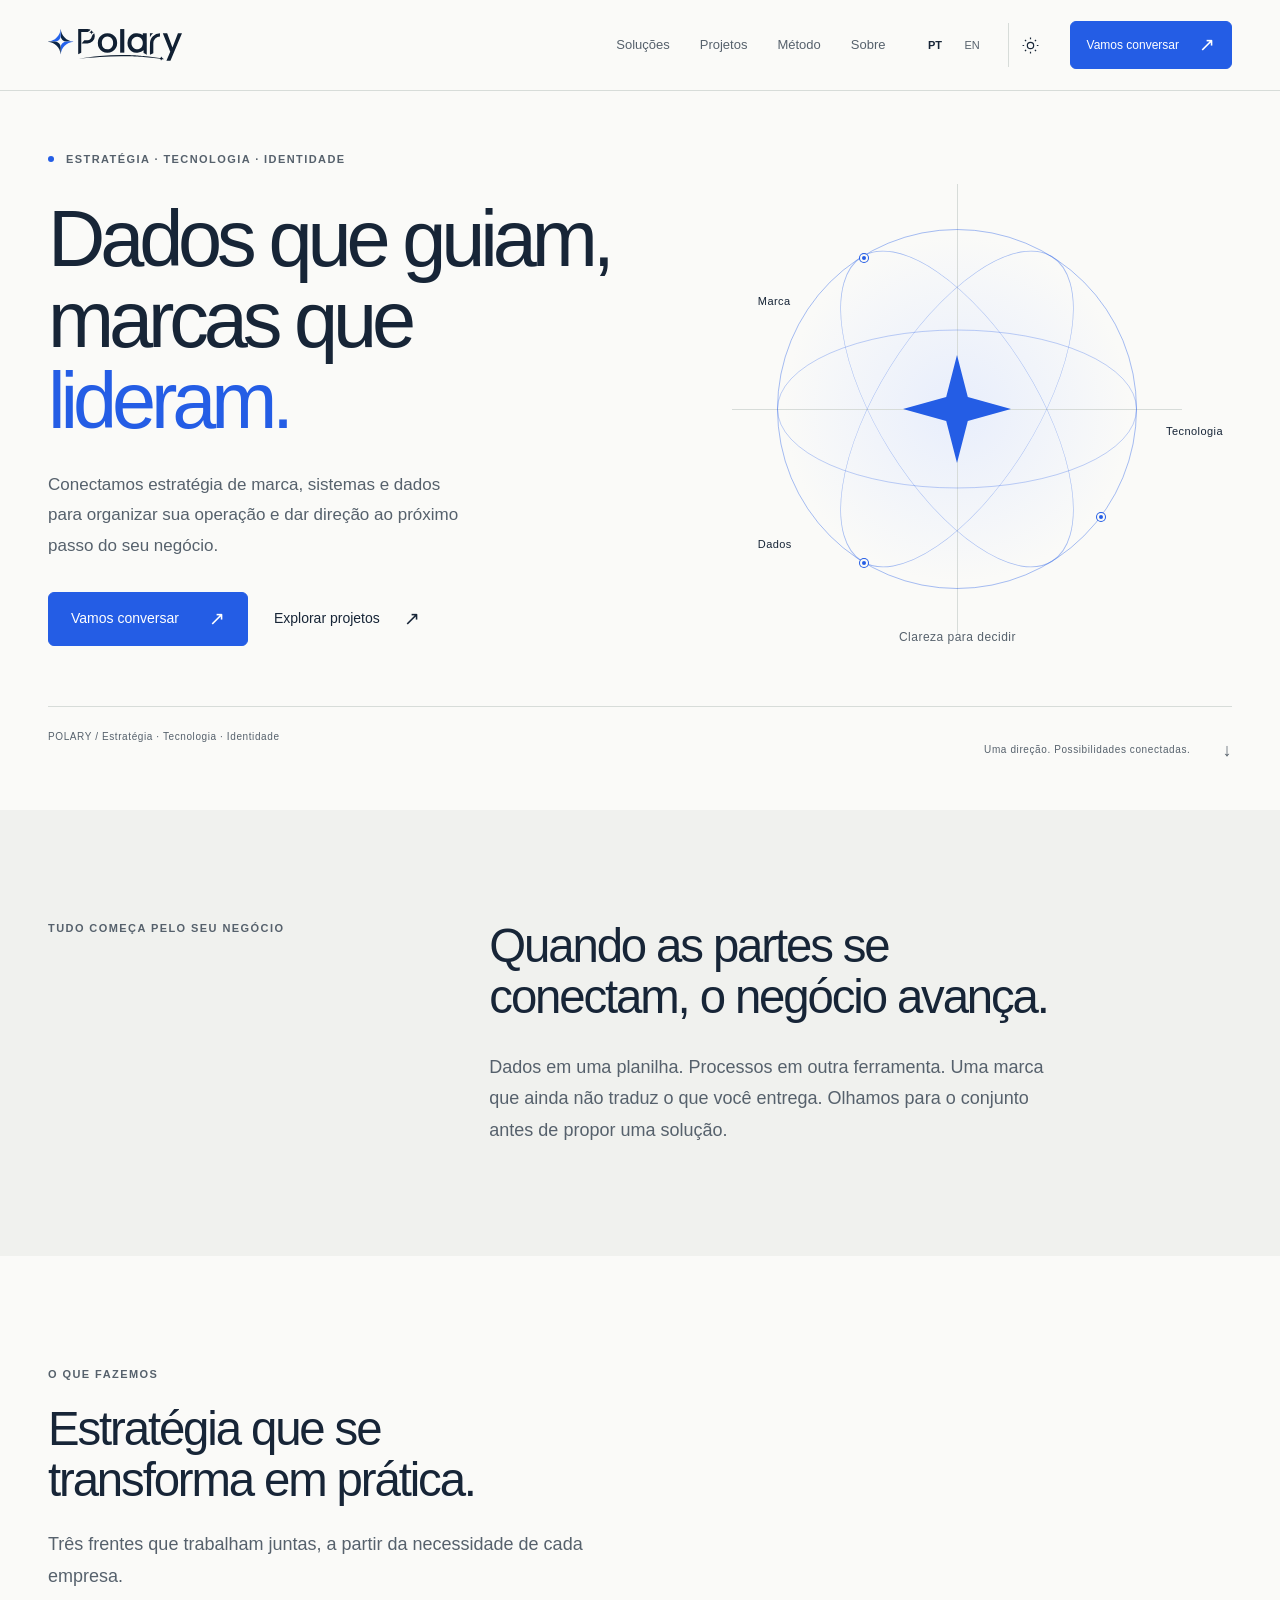
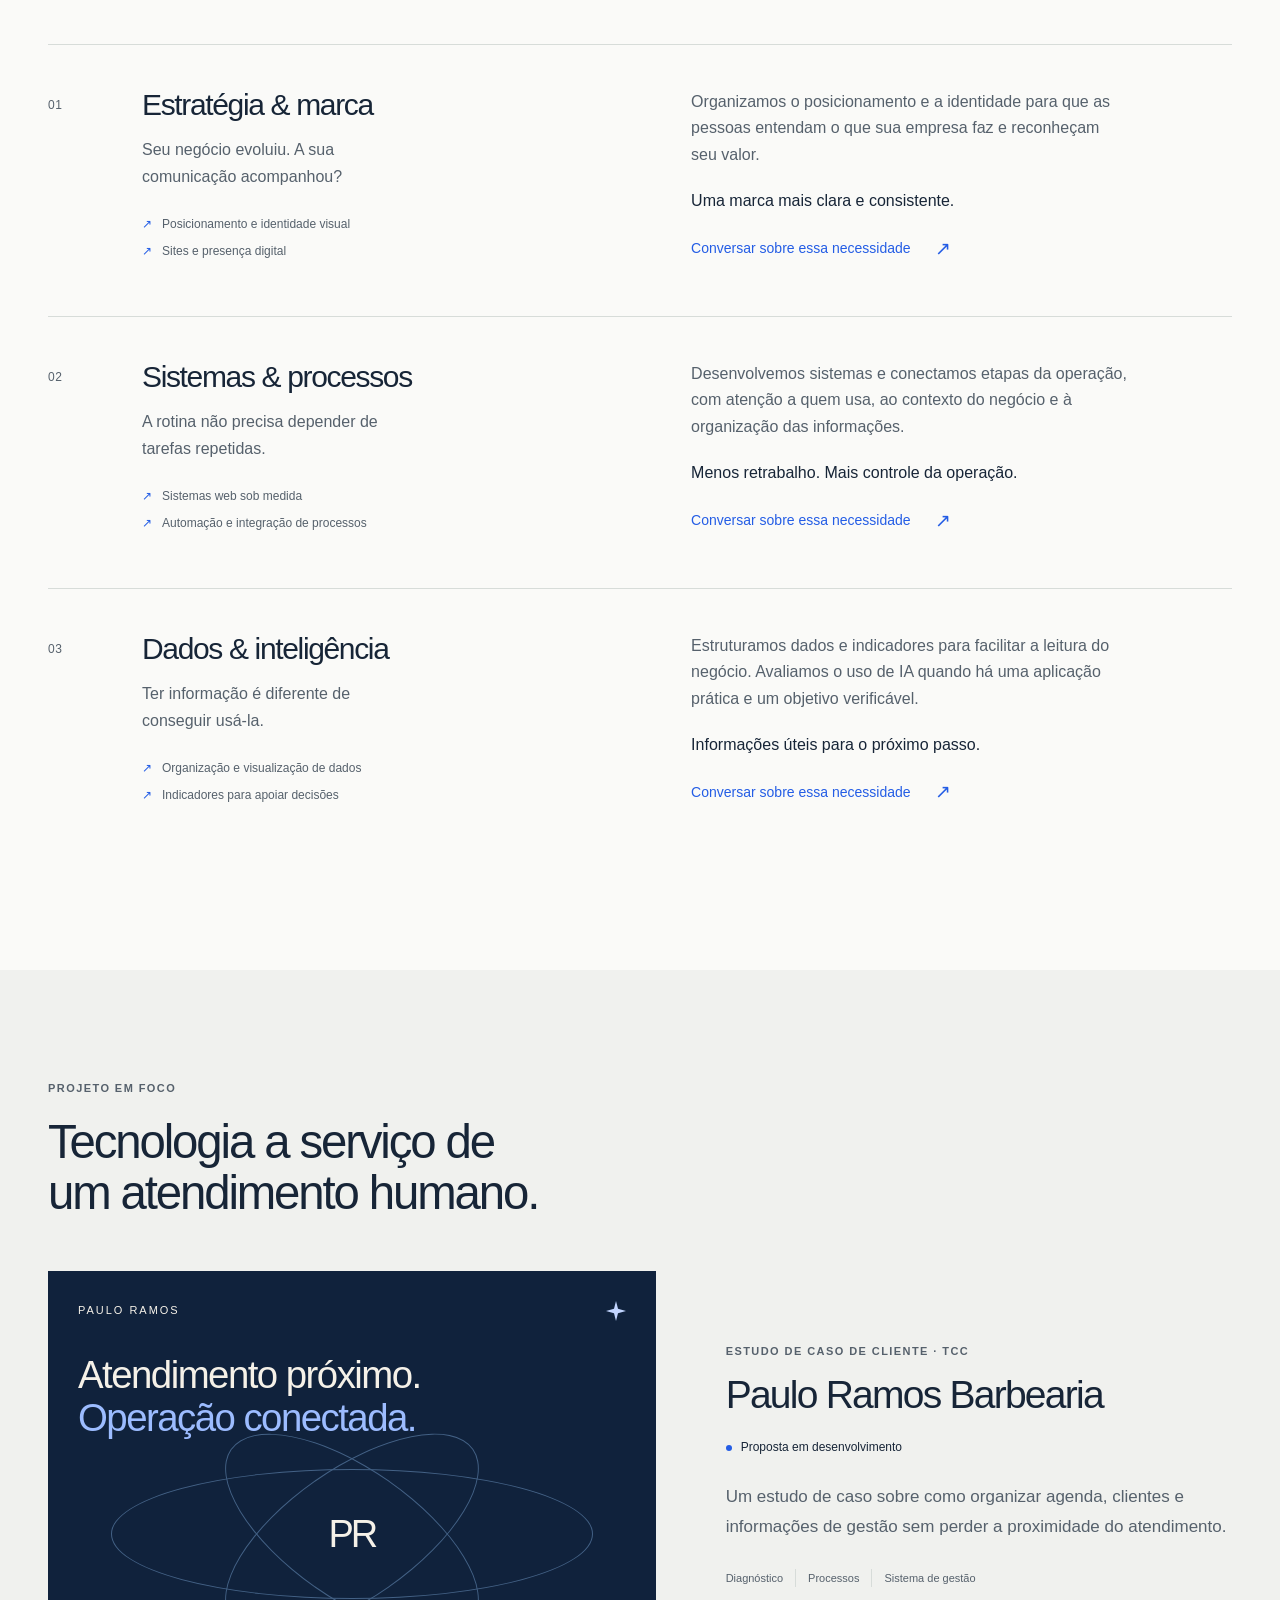
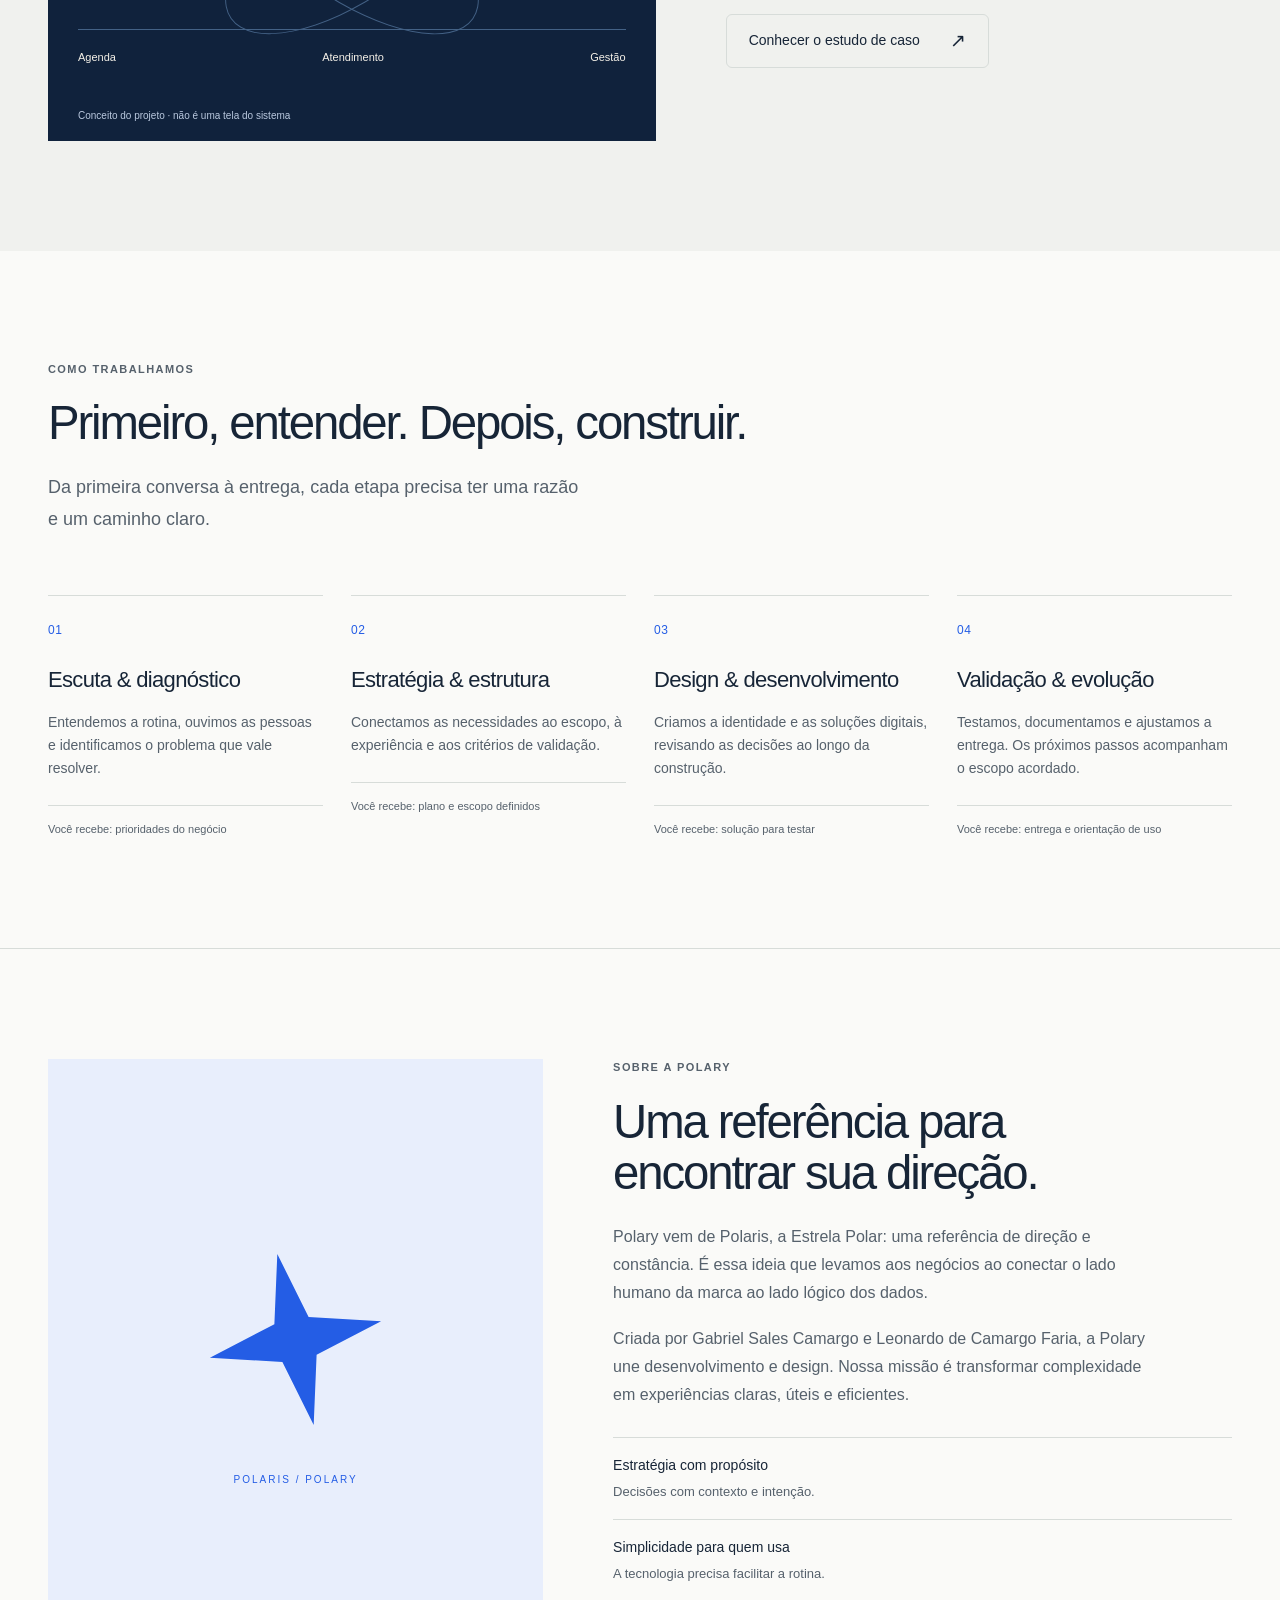
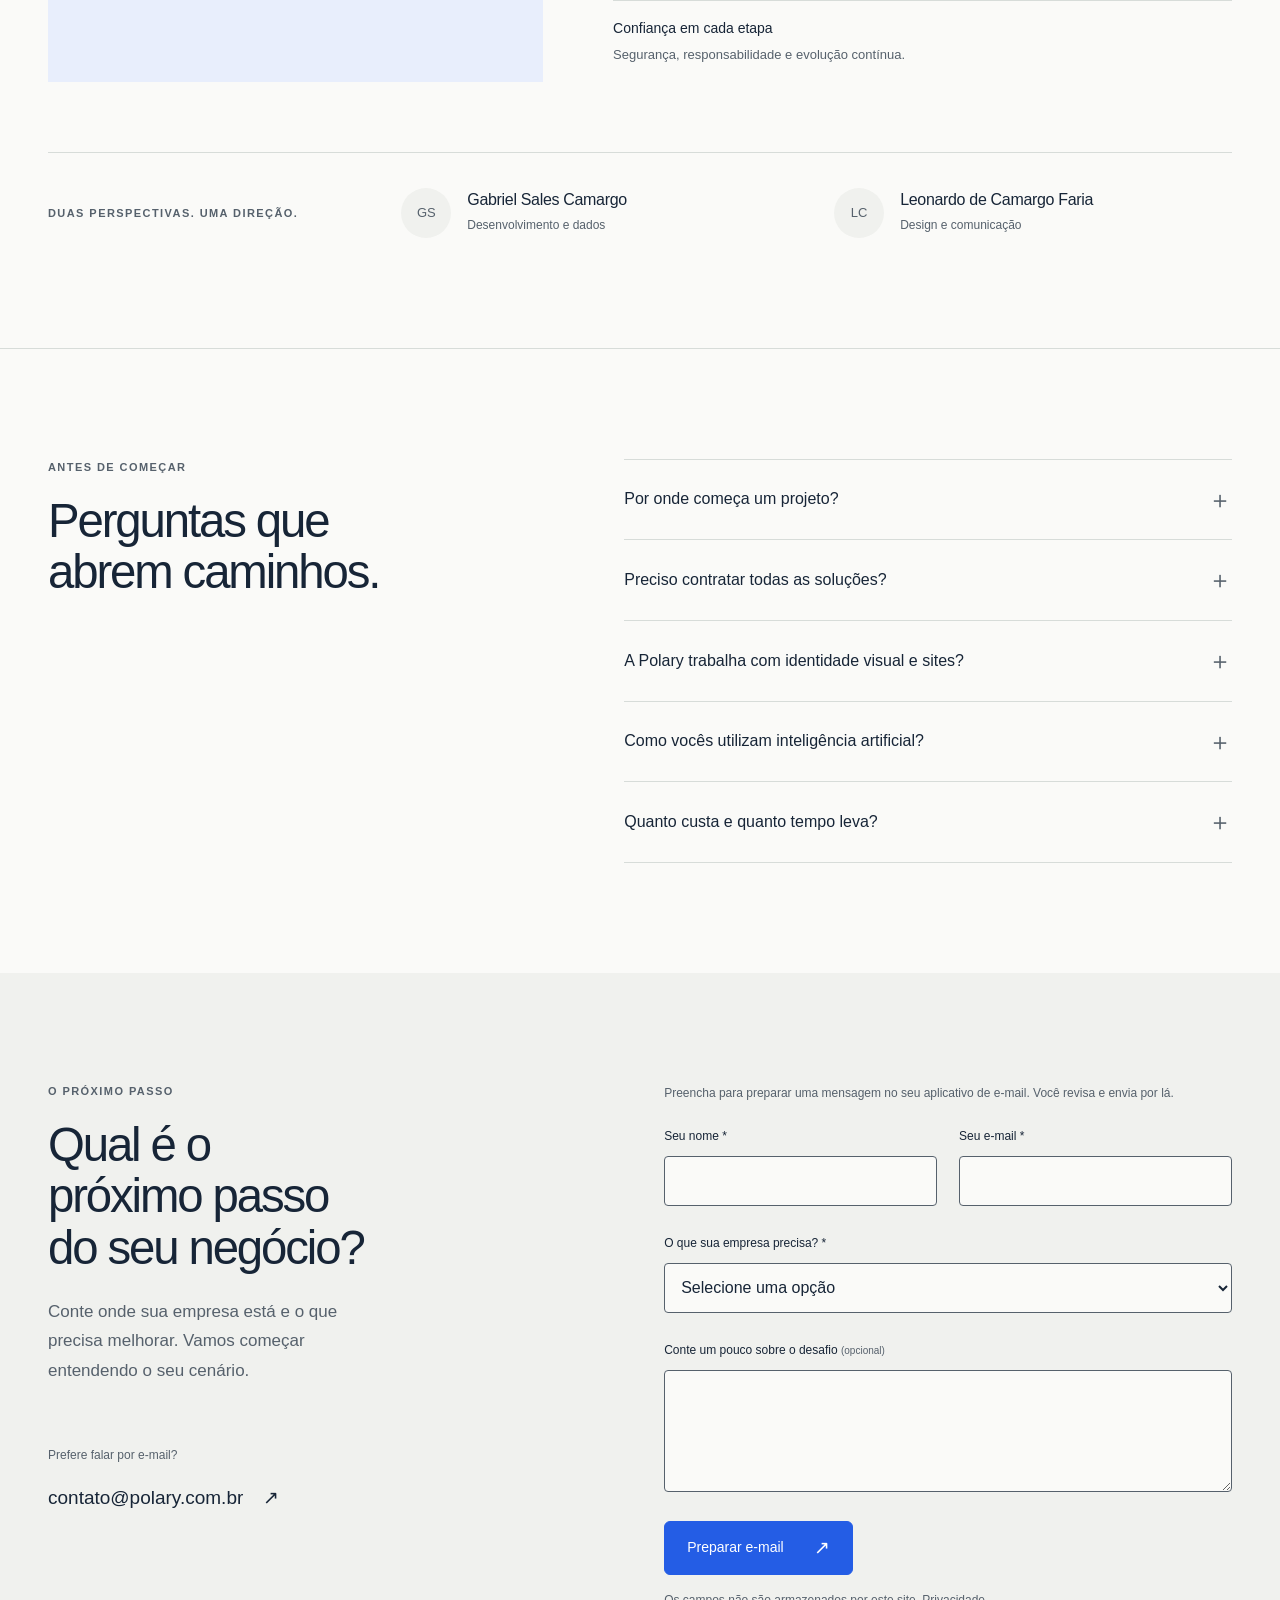
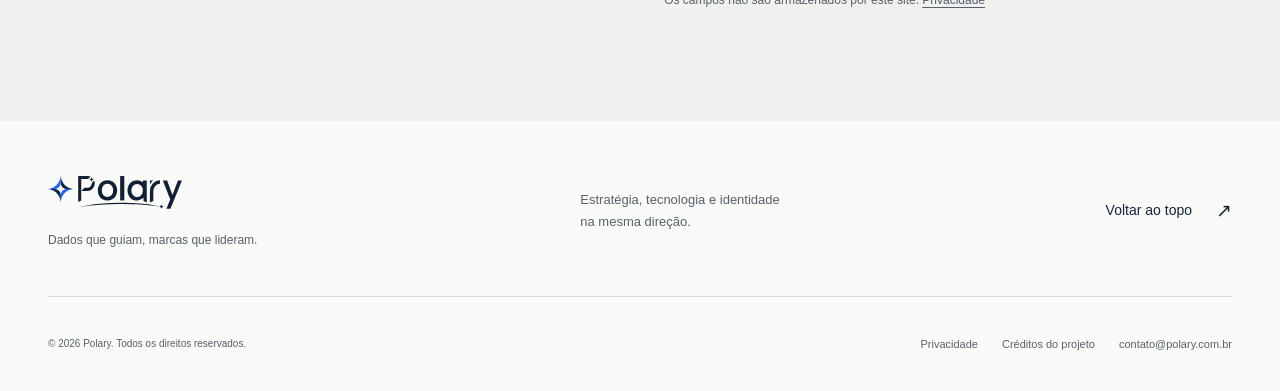
==== commit 76e1e375: "Recuperação e reconstrução" ====
--- a/index.html
+++ b/index.html
@@ -1,1322 +1,39 @@
-<!DOCTYPE html>
+<!doctype html>
 <html lang="pt-BR">
- <head>
-  <meta charset="utf-8"/>
-  <meta content="width=device-width, initial-scale=1.0" name="viewport"/>
-  <title>
-   Polary — Estratégia, Tecnologia e Dados
-  </title>
-  <meta content="A Polary une estratégia, tecnologia e dados para organizar processos, fortalecer marcas e transformar problemas empresariais em soluções eficientes." name="description"/>
-  <script>
-   (() => {
-        try {
-          const saved = localStorage.getItem("polary-theme");
-          const prefersDark = window.matchMedia(
-            "(prefers-color-scheme: dark)",
-          ).matches;
-          const theme =
-            saved === "light" || saved === "dark"
-              ? saved
-              : prefersDark
-                ? "dark"
-                : "light";
-          document.documentElement.dataset.theme = theme;
-          document.documentElement.style.colorScheme = theme;
-        } catch (_) {}
-      })();
-  </script>
-  <link href="https://polary.com.br/" rel="canonical"/>
-  <link href="https://polary.com.br/" hreflang="x-default" rel="alternate"/>
-  <link href="https://polary.com.br/en/" hreflang="en" rel="alternate"/>
-  <link href="https://polary.com.br/" hreflang="pt-BR" rel="alternate"/>
-  <meta content="#ffffff" name="theme-color"/>
-  <meta content="light dark" name="color-scheme"/>
-  <meta content="website" property="og:type"/>
-  <meta content="pt_BR" property="og:locale"/>
-  <meta content="https://polary.com.br/" property="og:url"/>
-  <meta content="Polary — Estratégia, Tecnologia e Dados" property="og:title"/>
-  <meta content="Dados que guiam. Marcas que lideram. Estratégia, tecnologia e dados para resolver problemas reais de negócio." property="og:description"/>
-  <meta content="https://polary.com.br/assets/images/site/social-card.png" property="og:image"/>
-  <meta content="https://polary.com.br/assets/images/site/social-card.png" property="og:image:secure_url"/>
-  <meta content="summary_large_image" name="twitter:card"/>
-  <meta content="@polary" name="twitter:site"/>
-  <meta content="Polary — Estratégia, Tecnologia e Dados" name="twitter:title"/>
-  <meta content="Dados que guiam. Marcas que lideram. Estratégia, tecnologia e dados para resolver problemas reais de negócio." name="twitter:description"/>
-  <meta content="https://polary.com.br/assets/images/site/social-card.png" name="twitter:image"/>
-  <link href="https://fonts.googleapis.com" rel="preconnect"/>
-  <link crossorigin="" href="https://fonts.gstatic.com" rel="preconnect"/>
-  <link href="https://fonts.googleapis.com/css2?family=Inter:wght@400;500;600;700&amp;display=swap" rel="stylesheet"/>
-  <link href="assets/css/reset.css" rel="stylesheet"/>
-  <link href="assets/css/site.css" rel="stylesheet"/>
-  <link href="assets/css/theme.css" rel="stylesheet"/>
-  <script type="application/ld+json">
-   {
-        "@context": "https://schema.org",
-        "@type": "Organization",
-        "name": "Polary",
-        "url": "https://polary.com.br/",
-        "email": "contato@polary.com.br",
-        "description": "Estratégia, tecnologia e dados para transformar problemas empresariais em soluções eficientes."
-      }
-  </script>
-  <link href="/assets/images/site/apple-touch-icon.png" rel="apple-touch-icon" sizes="180x180"/>
-  <link href="assets/images/site/favicon-32x32.svg" rel="icon" sizes="32x32" type="image/svg+xml"/>
-  <link href="assets/images/site/favicon-16x16.svg" rel="icon" sizes="16x16" type="image/svg+xml"/>
-  <link href="/site.webmanifest" rel="manifest"/>
-  <link color="#2563EB" href="/safari-pinned-tab.svg" rel="mask-icon"/>
-  <meta content="#2563EB" name="msapplication-TileColor"/>
- </head>
- <body>
-  <a class="skip-link" href="#main">
-   Pular para o conteúdo principal
-  </a>
-  <header class="site-header" data-header="">
-   <div class="container header-inner">
-    <a aria-label="Polary — início" class="brand" href="#inicio">
-    <div class="logo">
-       <img alt="" class="logo--dark" src="/assets/images/logos/logo-exp-dark.svg" alt="">
-       <img alt="" class="logo--white" src="/assets/images/logos/logo-exp-white.svg" alt="">
-       </div>
-
-    <nav aria-label="Navegação principal" class="desktop-nav">
-     <a href="#solucoes">Soluções</a>
-     <a href="#processo">Como trabalhamos</a>
-     <a href="#cases">Casos</a>
-     <a href="#sobre">Sobre</a>
-    </nav>
-
-    <button aria-controls="mobile-menu" aria-expanded="false" aria-label="Abrir menu" class="menu-toggle" data-menu-toggle="" type="button">
-     <span>
-     </span>
-     <span>
-     </span>
-    </button>
-   </div>
-</header>
-<div class="mobile-menu" data-mobile-menu="" hidden="" id="mobile-menu">
-    <nav aria-label="Navegação mobile" class="container mobile-nav">
-     <a href="#solucoes">
-      Soluções
-     </a>
-     <a href="#processo">
-      Como trabalhamos
-     </a>
-     <a href="#processo">
-      Como trabalhamos
-     </a>
-<a href="#cases">
-      Casos
-    </a>
-     <a href="#sobre">
-      Sobre
-     </a>
-     <div class="mobile-preferences">
-      <span class="mobile-preferences-label">
-       Idioma
-      </span>
-      <div class="language-switcher language-switcher--mobile">
-       <a aria-current="page" class="is-active" href="./" hreflang="pt-BR" lang="pt-BR">
-        Português
-       </a>
-       <a href="en/" hreflang="en" lang="en">
-        English
-       </a>
-      </div>
-     </div>
-     <a class="button button--brand" href="#contato">
-      Falar com a Polary
-     </a>
-    </nav>
-   </div>
-  </header>
-  <main id="main" tabindex="-1">
-   <section aria-labelledby="hero-title" class="hero" id="inicio">
-    <div class="container hero-inner">
-     <div class="hero-editorial">
-      <p class="hero-eyebrow">
-       ESTRATÉGIA ANTES DA TECNOLOGIA
-      </p>
-      <h1 id="hero-title">
-       Menos ruído.
-       <span>
-        Mais direção.
-       </span>
-      </h1>
-      <p class="hero-copy">
-       Criamos sites, sistemas de gestão e automações para sua empresa gastar menos tempo com tarefas manuais e trabalhar com informações mais claras.
-      </p>
-      <div class="hero-actions">
-       <a class="button button--brand button--large" data-event="hero_contact" href="#contato">
-        Falar com a Polary
-       </a>
-       <a class="button button--ghost button--large" data-event="hero_cases" href="#cases">
-        Conhecer nossos projetos
-        <span aria-hidden="true">
-         ↘
-        </span>
-       </a>
-      </div>
- 
-     </div>
-     <div aria-label="Ilustração conceitual: informações dispersas conectadas em uma operação." class="direction-visual" role="img">
-      <div class="visual-topline">
-       <span>
-        POLARY / OPERAÇÃO CONECTADA
-       </span>
-       <span aria-hidden="true">
-        ↗
-       </span>
-      </div>
-      <div class="direction-inputs">
-       <span>
-        Planilhas
-       </span>
-       <span>
-        Atendimento
-       </span>
-       <span>
-        Sistemas
-       </span>
-      </div>
-      <div aria-hidden="true" class="direction-path">
-      </div>
-      <div class="direction-core">
-       <span aria-hidden="true">
-        ✦
-       </span>
-       <strong>
-        Polary
-       </strong>
-       <small>
-        Contexto → estratégia → solução
-       </small>
-      </div>
-      <div class="direction-output">
-       <span>
-        Um lugar para entender
-       </span>
-       <strong>
-        Seu próximo passo.
-       </strong>
-       <div class="direction-tags" aria-hidden="true">
-        <span>
-         Processos
-        </span>
-        <span>
-         Dados
-        </span>
-        <span>
-         Decisões
-        </span>
-       </div>
-      </div>
-      <p class="visual-footnote">
-       Ilustração conceitual · não é uma tela do produto
-      </p>
-     </div>
-       </div>
-    <div class="hero-bottom container">
-     <span>
-      DA COMPLEXIDADE À CLAREZA
-     </span>
-     <a href="#solucoes">
-      Explore o que podemos construir
-      <span aria-hidden="true">
-       ↓
-      </span>
-     </a>
-     <span>
-      01 — POLARY
-     </span>
-       </div>
-   </section>
-   <section aria-labelledby="problems-title" class="section section--soft" id="problemas">
-    <div class="container">
-     <div class="section-intro">
-      <p class="kicker">
-       O problema
-      </p>
-      <h2 id="problems-title">
-       Sua empresa não precisa de mais informação.
-       <span>
-        Precisa de clareza.
-       </span>
-      </h2>
-      <p>
-       Antes de propor tecnologia, a Polary procura entender onde a
-              operação perde tempo, contexto e direção.
-      </p>
-     </div>
-     <div class="problem-list" data-reveal="">
-      <article class="problem-row">
-       <div class="circle-topic">
-        <span class="row-index">
-         01
-        </span>
-       </div>
-       <div>
-        <h3>
-         Dados espalhados
-        </h3>
-        <p>
-         Informações em diferentes ferramentas dificultam uma visão
-                  consistente do negócio.
-        </p>
-       </div>
-       <span class="row-signal">
-        Fragmentação
-       </span>
-      </article>
-      <article class="problem-row">
-       <div class="circle-topic">
-        <span class="row-index">
-         02
-        </span>
-       </div>
-       <div>
-        <h3>
-         Processos manuais
-        </h3>
-        <p>
-         Tarefas repetitivas consomem tempo e aumentam o risco de
-                  retrabalho.
-        </p>
-       </div>
-       <span class="row-signal">
-        Atrito
-       </span>
-      </article>
-      <article class="problem-row">
-       <div class="circle-topic">
-        <span class="row-index">
-         03
-        </span>
-       </div>
-       <div>
-        <h3>
-         Sistemas desconectados
-        </h3>
-        <p>
-         A operação perde contexto quando cada etapa vive em um lugar
-                  diferente.
-        </p>
-       </div>
-       <span class="row-signal">
-        Ruptura
-       </span>
-      </article>
-      <article class="problem-row">
-       <div class="circle-topic">
-        <span class="row-index">
-         04
-        </span>
-       </div>
-       <div>
-        <h3>
-         Marca sem direção
-        </h3>
-        <p>
-         Comunicação inconsistente reduz reconhecimento e torna a
-                  proposta mais difícil de entender.
-        </p>
-       </div>
-       <span class="row-signal">
-        Ruído
-       </span>
-      </article>
-      <article class="problem-row">
-       <div class="circle-topic">
-        <span class="row-index">
-         05
-        </span>
-       </div>
-       <div>
-        <h3>
-         Decisões sem dados
-        </h3>
-        <p>
-         Sem indicadores organizados, fica difícil separar percepção de
-                  evidência.
-        </p>
-       </div>
-       <span class="row-signal">
-        Incerteza
-       </span>
-      </article>
-      <div class="problem-bridge">
-       <span>
-        Transformamos fragmentação em clareza, processos em fluidez e dados em direção.
-       </span>
-       <span aria-hidden="true">
-        →
-       </span>
-      </div>
-     </div>
-       </div>
-   </section>
-   <section aria-labelledby="solutions-title" class="section" id="solucoes">
-    <div class="container">
-     <div class="section-heading split-heading" data-reveal="">
-      <div>
-       <p class="kicker">
-        Soluções
-       </p>
-       <h2 id="solutions-title">
-        O que seu negócio precisa. Conectado.
-       </h2>
-      </div>
-      <p>
-       Três frentes complementares para organizar a operação, fortalecer
-              a presença da marca e transformar dados em decisões melhores.
-      </p>
-     </div>
-     <div class="solutions-bento" data-reveal="">
-      <article class="solution-card solution-card--large">
-       <div class="card-topline">
-        <div class="circle-topic">
-         <span>
-          01
-         </span>
-        </div>
-        <span>
-         Sistemas &amp; Tecnologia
-        </span>
-       </div>
-       <div aria-hidden="true" class="system-visual">
-        <div class="system-window">
-         <div class="system-window-top">
-          <span>
-          </span>
-          <span>
-          </span>
-          <span>
-          </span>
-         </div>
-         <div class="system-window-body">
-          <div class="system-sidebar">
-          </div>
-          <div class="system-content">
-           <div class="system-metric">
-           </div>
-           <div class="system-chart">
-            <span>
-            </span>
-            <span>
-            </span>
-            <span>
-            </span>
-            <span>
-            </span>
-            <span>
-            </span>
-           </div>
-           <div class="system-lines">
-            <span>
-            </span>
-            <span>
-            </span>
-            <span>
-            </span>
-           </div>
-          </div>
-         </div>
-        </div>
-       </div>
-       <div class="solution-content">
-        <h3>
-         Sistemas que acompanham a realidade da operação.
-        </h3>
-        <p>
-         Quando a operação depende de planilhas e tarefas repetidas, conectamos as etapas em sistemas web, dashboards e integrações.
-        </p>
-        <ul>
-         <li>
-          Sistemas web sob medida
-         </li>
-         <li>
-          Dashboards e indicadores
-         </li>
-         <li>
-          Automações e integrações
-         </li>
-        </ul>
-       </div>
-      </article>
-      <article class="solution-card solution-card--brand">
-       <div class="card-topline">
-        <div class="circle-topic">
-         <span>
-          02
-         </span>
-        </div>
-        <span>
-         Estratégia &amp; Marca
-        </span>
-       </div>
-       <div aria-hidden="true" class="brand-visual">
-        <span class="brand-line brand-line--1">
-         direção
-        </span>
-        <span class="brand-line brand-line--2">
-         clareza
-        </span>
-        <span class="brand-line brand-line--3">
-         presença
-        </span>
-       </div>
-       <div class="solution-content">
-        <h3>
-         Marca com direção.
-        </h3>
-        <p>
-         Quando sua comunicação não explica bem o que você faz, organizamos posicionamento, identidade e presença digital.
-        </p>
-        <ul>
-         <li>
-          Posicionamento
-         </li>
-         <li>
-          Identidade visual
-         </li>
-         <li>
-          Presença digital
-         </li>
-        </ul>
-       </div>
-      </article>
-      <article class="solution-card solution-card--data">
-       <div class="card-topline">
-        <div class="circle-topic">
-         <span>
-          03
-         </span>
-        </div>
-        <span>
-         Dados &amp; Inteligência
-        </span>
-       </div>
-       <div aria-hidden="true" class="data-visual">
-        <div class="data-ring">
-         <span>
-          dados
-         </span>
-        </div>
-        <div class="data-pill data-pill--1">
-         organizar
-        </div>
-        <div class="data-pill data-pill--2">
-         analisar
-        </div>
-        <div class="data-pill data-pill--3">
-         decidir
-        </div>
-       </div>
-       <div class="solution-content">
-        <h3>
-         Informação que ajuda a decidir.
-        </h3>
-        <p>
-         Quando os relatórios não ajudam a decidir, estruturamos os dados e os indicadores. A IA entra quando existe uma aplicação útil e validável.
-        </p>
-        <ul>
-         <li>
-          Organização de dados
-         </li>
-         <li>
-          Indicadores
-         </li>
-         <li>
-          IA aplicada
-         </li>
-        </ul>
-       </div>
-      </article>
-     </div>
-     <div class="section-bridge">
-      <p>
-       O primeiro passo é entender o que está travando o seu negócio.
-      </p>
-      <a class="text-link" data-event="solutions_contact" href="#contato">
-       Falar com a Polary ↗
-      </a>
-     </div>
-       </div>
-   </section>
-   <section aria-labelledby="process-title" class="section section--ink" id="processo">
-    <div class="container">
-     <div class="section-heading section-heading--light" data-reveal="">
-      <p class="kicker">
-       Como trabalhamos
-      </p>
-      <h2 id="process-title">
-       Clareza em cada etapa.
-      </h2>
-      <p>
-       O processo começa entendendo o negócio e termina com uma solução
-              que pode continuar evoluindo.
-      </p>
-     </div>
-     <ol class="process-flow" data-reveal="">
-      <li>
-       <span>
-        01
-       </span>
-       <h3>
-        Entendemos
-       </h3>
-       <p>
-        Mapa do problema e das pessoas que usam a operação.
-       </p>
-      </li>
-      <li>
-       <span>
-        02
-       </span>
-       <h3>
-        Analisamos
-       </h3>
-       <p>
-        Gargalos e oportunidades priorizados com contexto.
-       </p>
-      </li>
-      <li>
-       <span>
-        03
-       </span>
-       <h3>
-        Estruturamos
-       </h3>
-       <p>
-        Escopo, arquitetura e critérios de validação.
-       </p>
-      </li>
-      <li>
-       <span>
-        04
-       </span>
-       <h3>
-        Desenvolvemos
-       </h3>
-       <p>
-        Solução construída e revisada com quem vai usar.
-       </p>
-      </li>
-      <li>
-       <span>
-        05
-       </span>
-       <h3>
-        Evoluímos
-       </h3>
-       <p>
-        Feedback e próximos ajustes conforme o escopo acordado.
-       </p>
-      </li>
-     </ol>
-       </div>
-   </section>
-   <section aria-labelledby="cases-title" class="section" id="cases">
-    <div class="container">
-     <div class="section-heading split-heading" data-reveal="">
-      <div>
-       <p class="kicker">
-        Casos
-       </p>
-       <h2 id="cases-title">
-        Da ideia à operação.
-       </h2>
-      </div>
-      <p>
-       Um olhar sobre o problema, as decisões e a solução que estamos construindo.
-      </p>
-     </div>
-     <article class="case-feature" data-reveal="">
-      <div aria-hidden="true" class="case-visual">
-       <div class="barber-app">
-        <div class="barber-sidebar">
-         <div class="barber-logo">
-          PR
-         </div>
-         <span class="barber-nav is-active">
-         </span>
-         <span class="barber-nav">
-         </span>
-         <span class="barber-nav">
-         </span>
-         <span class="barber-nav">
-         </span>
-        </div>
-        <div class="barber-main">
-         <div class="barber-header">
-          <span>
-           Visão geral
-          </span>
-          <span class="barber-avatar">
-          </span>
-         </div>
-         <div class="barber-grid">
-          <div class="barber-stat">
-           <small>
-            Agenda
-           </small>
-           <strong>
-            Hoje
-           </strong>
-           <span>
-           </span>
-          </div>
-          <div class="barber-stat">
-           <small>
-            Clientes
-           </small>
-           <strong>
-            Base
-           </strong>
-           <span>
-           </span>
-          </div>
-          <div class="barber-stat">
-           <small>
-            Serviços
-           </small>
-           <strong>
-            Mix
-           </strong>
-           <span>
-           </span>
-          </div>
-         </div>
-         <div class="barber-table">
-          <span>
-          </span>
-          <span>
-          </span>
-          <span>
-          </span>
-          <span>
-          </span>
-         </div>
-        </div>
-       </div>
-       <span class="demo-caption">
-        Visualização ilustrativa da solução
-       </span>
-      </div>
-      <div class="case-copy">
-       <p class="project-status">
-        Projeto em desenvolvimento
-       </p>
-       <div class="case-meta">
-        <span>
-         Paulo Ramos
-        </span>
-        <span>
-         Sistema · UX · Dados · Automação
-        </span>
-       </div>
-       <h3>
-        Sistema de gestão para barbearia.
-       </h3>
-       <p>
-        Organização de agenda, clientes, serviços, produtos e
-                informações financeiras em uma experiência simples de utilizar.
-       </p>
-       <div class="case-logic">
-        <div>
-         <small>
-          CONTEXTO
-         </small>
-         <span>
-          Informações espalhadas
-         </span>
-        </div>
-        <div>
-         <small>
-          DECISÃO
-         </small>
-         <span>
-          Centralizar a operação
-         </span>
-        </div>
-        <div>
-         <small>
-          SOLUÇÃO
-         </small>
-         <span>
-          Sistema de gestão
-         </span>
-        </div>
-        <div>
-         <small>
-          VALOR
-         </small>
-         <span>
-          Operação centralizada e mais clara
-         </span>
-        </div>
-       </div>
-       <a class="text-link" data-event="case_paulo_ramos" href="cases/paulo-ramos/">
-        Ver estudo de caso
-        <span aria-hidden="true">
-         →
-        </span>
-       </a>
-      </div>
-     </article>
-       </div>
-   </section>
-   <section aria-labelledby="diff-title" class="section section--soft" id="diferenciais">
-    <div class="container">
-     <div class="differential-grid" data-reveal="">
-      <article class="diff-block diff-block--wide">
-       <span>
-        01
-       </span>
-       <h3>
-        Estratégia antes da tecnologia
-       </h3>
-       <p>
-        Primeiro entendemos o problema. A stack vem depois.
-       </p>
-      </article>
-      <article class="diff-block">
-       <span>
-        02
-       </span>
-       <h3>
-        Simplicidade
-       </h3>
-       <p>
-        Complexidade técnica não precisa virar complexidade para o
-                usuário.
-       </p>
-      </article>
-      <article class="diff-block">
-       <span>
-        03
-       </span>
-       <h3>
-        Dados
-       </h3>
-       <p>
-        Informação estruturada para apoiar decisões, não apenas acumular
-                relatórios.
-       </p>
-      </article>
-      <article class="diff-block">
-       <span>
-        04
-       </span>
-       <h3>
-        Experiência
-       </h3>
-       <p>
-        Soluções adaptadas à realidade de quem vai usar.
-       </p>
-      </article>
-      <article class="diff-block">
-       <span class="accent-span">
-        05
-       </span>
-       <h3>
-        IA aplicada
-       </h3>
-       <p>
-        Automação e inteligência quando existe ganho operacional real.
-       </p>
-      </article>
-     </div>
-     <div class="section-intro">
-      <p class="kicker">
-       Princípios
-      </p>
-      <h2 id="diff-title">
-       Tecnologia como meio.
-       <span>
-        Resultado como direção.
-       </span>
-      </h2>
-      <p>
-       A Polary busca reduzir ruído, organizar decisões e construir
-              soluções que façam sentido para o contexto real da empresa.
-      </p>
-     </div>
-       </div>
-   </section>
-   <section aria-labelledby="ai-title" class="section ai-section" id="ia">
-    <div class="container ai-layout">
-     <div class="ai-copy" data-reveal="">
-      <p class="kicker">
-       Inteligência Artificial
-      </p>
-      <h2 id="ai-title">
-       IA aplicada onde gera valor.
-      </h2>
-      <p>
-       Não adicionamos Inteligência Artificial por tendência. Identificamos onde ela pode reduzir trabalho, organizar informações e ampliar a capacidade da operação — sempre com um objetivo claro: gerar resultado para o negócio.
-      </p>
-      <a class="text-link" data-event="ai_contact" href="#contato">
-       Explorar uma aplicação real
-       <span aria-hidden="true">
-        →
-       </span>
-      </a>
-     </div>
-     <div aria-label="Exemplo visual de aplicação de IA" class="ai-console" data-reveal="">
-      <div class="console-top">
-       <span>
-        POLARY / IA APLICADA
-       </span>
-       <span class="console-live">
-        <i>
-        </i>
-        contexto antes do modelo
-       </span>
-      </div>
-      <div class="console-body">
-       <div class="console-question">
-        <small>
-         PROBLEMA
-        </small>
-        <p>
-         Equipe copia dados do atendimento para uma planilha e
-                  consolida o relatório manualmente.
-        </p>
-       </div>
-       <div class="console-route">
-        <span>
-         captura
-        </span>
-        <b>
-         →
-        </b>
-        <span>
-         estrutura
-        </span>
-        <b>
-         →
-        </b>
-        <span>
-         automatiza
-        </span>
-        <b>
-         →
-        </b>
-        <span>
-         mede
-        </span>
-       </div>
-       <div class="console-result">
-        <small>
-         APLICAÇÃO
-        </small>
-        <strong>
-         Fluxo integrado + validação + apoio de IA
-        </strong>
-        <span>
-         IA entra onde reduz trabalho ou melhora decisão.
-        </span>
-       </div>
-      </div>
-     </div>
-       </div>
-   </section>
-   
-<section aria-labelledby="about-title" class="section section--ink" id="sobre" style="scroll-margin-top: 80px;">
-   <div class="container about-layout">
-    <div class="about-copy" data-reveal="">
-      <p class="kicker">
-       Sobre a Polary
-      </p>
-      <h2 id="about-title">
-       Toda empresa precisa de direção.
-      </h2>
-      <p class="about-lead">
-       A Polary nasceu da ideia de transformar dados, estratégia e
-              tecnologia em direção para decisões melhores.
-      </p>
-      <p>
-       O nome se inspira em Polaris — um ponto de referência. A metáfora
-              não é sobre espaço; é sobre clareza em meio a muitas
-              possibilidades.
-      </p>
-     </div>
-     <div class="about-panel" data-reveal="">
-      <div aria-hidden="true" class="compass-graphic">
-       <span class="compass-ring">
-       </span>
-       <span class="compass-axis">
-       </span>
-       <strong class="compass-north">
-        N
-       </strong>
-       <strong class="compass-east">
-        E
-       </strong>
-       <strong class="compass-south">
-        S
-       </strong>
-       <strong class="compass-west">
-        O
-       </strong>
-      </div>
-      <div class="team-list">
-       <div>
-        <span>
-         Gabriel
-        </span>
-       </div>
-      <div class="team-item">
-         <span class="team-avatar">GS</span>
-        <div>
-         <span class="team-name">Gabriel</span>
-         <small>Desenvolvimento</small>
-        </div>
-       </div>
-       <div>
-        <span>
-         Leonardo
-        </span>
-        <small>
-         Design
-        </small>
-       </div>
-      </div>
-     </div>
-       </div>
-   </section>
-   <section aria-labelledby="faq-title" class="section" id="faq">
-    <div class="container faq-layout">
-     <div class="section-intro">
-      <p class="kicker">
-       FAQ
-      </p>
-      <h2 id="faq-title">
-       Perguntas antes de começar.
-      </h2>
-      <p>
-       O primeiro contato serve para entender contexto, necessidade e o
-              tamanho real do problema.
-      </p>
-     </div>
-     <div class="faq-list" data-reveal="">
-      <article class="faq-item">
-       <h3>
-        <button aria-controls="faq-a1" aria-expanded="true" type="button">
-         <span>
-          A Polary atende empresas de qualquer segmento?
-         </span>
-         <span aria-hidden="true" class="faq-icon">
-          +
-         </span>
-        </button>
-       </h3>
-       <div class="faq-answer" id="faq-a1">
-        <p>
-         Sim. A abordagem parte do problema e da operação da empresa. O
-                  escopo é definido depois de entender o contexto.
-        </p>
-       </div>
-      </article>
-      <article class="faq-item">
-       <h3>
-        <button aria-controls="faq-a2" aria-expanded="true" type="button">
-         <span>
-          Vocês desenvolvem sistemas personalizados?
-         </span>
-         <span aria-hidden="true" class="faq-icon">
-          +
-         </span>
-        </button>
-       </h3>
-       <div class="faq-answer" id="faq-a2">
-        <p>
-         Sim. Quando uma solução sob medida é adequada ao problema, a
-                  Polary pode estruturar e desenvolver sistemas, dashboards,
-                  automações e integrações.
-        </p>
-       </div>
-      </article>
-      <article class="faq-item">
-       <h3>
-        <button aria-controls="faq-a3" aria-expanded="true" type="button">
-         <span>
-          É possível começar com um projeto pequeno?
-         </span>
-         <span aria-hidden="true" class="faq-icon">
-          +
-         </span>
-        </button>
-       </h3>
-       <div class="faq-answer" id="faq-a3">
-        <p>
-         Sim. Um escopo menor pode ser uma forma eficiente de validar a
-                  solução antes de ampliar o investimento.
-        </p>
-       </div>
-      </article>
-      <article class="faq-item">
-       <h3>
-        <button aria-controls="faq-a4" aria-expanded="true" type="button">
-         <span>
-          Vocês trabalham com Inteligência Artificial?
-         </span>
-         <span aria-hidden="true" class="faq-icon">
-          +
-         </span>
-        </button>
-       </h3>
-       <div class="faq-answer" id="faq-a4">
-        <p>
-         Sim, quando a IA traz ganho real — por exemplo, na automação
-                  de tarefas, organização de informações ou apoio à análise.
-        </p>
-       </div>
-      </article>
-      <article class="faq-item">
-       <h3>
-        <button aria-controls="faq-a5" aria-expanded="true" type="button">
-         <span>
-          A Polary também trabalha com identidade visual?
-         </span>
-         <span aria-hidden="true" class="faq-icon">
-          +
-         </span>
-        </button>
-       </h3>
-       <div class="faq-answer" id="faq-a5">
-        <p>
-         Sim. Estratégia de marca, posicionamento, identidade e
-                  presença digital fazem parte da frente de Estratégia &amp;
-                  Marca.
-        </p>
-       </div>
-      </article>
-      <article class="faq-item">
-       <h3>
-        <button aria-controls="faq-a6" aria-expanded="true" type="button">
-         <span>
-          Quanto custa um projeto?
-         </span>
-         <span aria-hidden="true" class="faq-icon">
-          +
-         </span>
-        </button>
-       </h3>
-       <div class="faq-answer" id="faq-a6">
-        <p>
-         Cada projeto é dimensionado conforme problema, escopo e
-                  complexidade. O primeiro passo é entender a necessidade antes
-                  de estimar o trabalho. Orçamento sob medida após a
-                  conversa inicial.
-        </p>
-       </div>
-      </article>
-     </div>
-       </div>
-   </section>
-   <section aria-labelledby="contact-title" class="contact-section" id="contato">
-    <div class="container contact-shell">
-     <div class="contact-copy" data-reveal="">
-      <p class="kicker">
-       Próximo passo
-      </p>
-      <h2 id="contact-title">
-       Seu próximo passo começa com uma conversa.
-      </h2>
-      <p>
-       Conte o que sua empresa precisa melhorar. A primeira etapa é
-              organizar o problema — não vender uma tecnologia.
-      </p>
-      <div class="contact-direct">
-       <small>
-        CONTATO DIRETO
-       </small>
-       <a href="mailto:contato@polary.com.br">
-        contato@polary.com.br
-       </a>
-      </div>
-     </div>
-     <form aria-describedby="contact-instructions" class="contact-form" data-reveal="" id="contact-form">
-      <p class="form-note" id="contact-instructions">
-       Vamos preparar a mensagem no seu aplicativo de e-mail. Revise e envie por lá. Nada é enviado automaticamente.
-      </p>
-      <div class="form-row">
-       <div class="field">
-        <label for="nome">
-         Nome
-         <span aria-hidden="true">
-          *
-         </span>
-        </label>
-        <input aria-describedby="nome-error" autocomplete="name" id="nome" maxlength="200" name="nome" required="" type="text"/>
-        <span aria-live="polite" class="field-error" id="nome-error">
-        </span>
-       </div>
-      </div>
-      <div class="form-row">
-       <div class="field">
-        <label for="email">
-         E-mail
-         <span aria-hidden="true">
-          *
-         </span>
-        </label>
-        <input aria-describedby="email-error" autocomplete="email" id="email" maxlength="200" name="email" required="" type="email"/>
-        <span aria-live="polite" class="field-error" id="email-error">
-        </span>
-       </div>
-      </div>
-      <div class="field">
-       <label for="necessidade">
-        O que você procura?
-        <span aria-hidden="true">
-         *
-        </span>
-       </label>
-       <select aria-describedby="necessidade-error" id="necessidade" name="necessidade" required="">
-        <option value="">
-         Selecione uma opção
-        </option>
-        <option>
-         Sistema
-        </option>
-        <option>
-         Automação
-        </option>
-        <option>
-         Dados
-        </option>
-        <option>
-         IA
-        </option>
-        <option>
-         Branding
-        </option>
-        <option>
-         Site
-        </option>
-        <option>
-         Outro
-        </option>
-       </select>
-       <span aria-live="polite" class="field-error" id="necessidade-error">
-       </span>
-      </div>
-      <div class="field">
-       <label for="mensagem">
-        Mensagem
-        <span aria-hidden="true">
-         *
-        </span>
-       </label>
-       <textarea id="mensagem" maxlength="3000" name="mensagem" placeholder="Descreva brevemente o problema ou objetivo." rows="5" required></textarea>
-      </div>
-      <div aria-hidden="true" class="honeypot">
-       <label for="website">
-        Não preencha
-       </label>
-       <input autocomplete="off" id="website" maxlength="200" name="website" tabindex="-1" type="text"/>
-      </div>
-      <button class="button button--brand button--large form-submit" disabled="" type="submit">
-       Preparar e-mail →
-      </button>
-      <p aria-live="polite" class="form-status" id="form-status">
-      </p>
-      <noscript>
-       Com JavaScript desativado, use o link de e-mail direto ao lado.
-      </noscript>
-     </form>
-       </div>
-   </section>
-  </main>
-  <footer class="site-footer">
-   <div class="container footer-grid">
-    <div class="footer-brand">
-     <a aria-label="Polary — início" class="brand brand--footer" href="#inicio">
-      <span class="logo">
-       <img alt="" class="logo--dark" height="550" src="/assets/images/logos/logo-exp-dark.svg" width="2295"/>
-       <img alt="" class="logo--white" height="550" src="/assets/images/logos/logo-exp-white.svg" width="2295"/>
-      </span>
-     </a>
-     <p>
-      Dados que guiam, marcas que lideram.
-     </p>
-       </div>
-    <div>
-     <h2>
-      Navegação
-     </h2>
-     <a href="#solucoes">
-      Soluções
-     </a>
-     <a href="#processo">
-      Como trabalhamos
-     </a>
-<a href="#cases">
-      Casos
-    </a>
-     <a href="#sobre">
-      Sobre
-     </a>
-       </div>
-<div>
-     <h2>
-      Soluções
-     </h2>
-     <a href="#solucoes">
-      Estratégia & Marca
-     </a>
-     <a href="#solucoes">
-      Sistemas & Tecnologia
-     </a>
-     <a href="#solucoes">
-      Dados & Inteligência
-     </a>
-       </div>
-    <div>
-     <h2>
-      Contato
-     </h2>
-     <a href="mailto:contato@polary.com.br">
-      contato@polary.com.br
-     </a>
-     <a href="#contato">
-      Iniciar conversa
-     </a>
-       </div>
-   </div>
-   <div>
-     <h2>
-      Informações Legais
-     </h2>
-     <small>
-      Modelos a serem revisados por profissional jurídico.
-     </small>
-     <a href="#politica-privacidade">
-      Política de Privacidade
-     </a>
-     <a href="#termos-uso">
-      Termos de Uso
-     </a>
-       </div>
-
-   <div class="container footer-bottom">
-    <span>
-     ©
-     <span id="current-year">
-     </span>
-     Polary. Todos os direitos
-          reservados.
-    </span>
-    <span>
-     Estratégia · Tecnologia · Dados
-    </span>
-   </div>
-  </footer>
-  <script defer="True" src="assets/js/theme.js">
-  </script>
-  <script defer="" src="assets/js/main.js">
-  </script>
- </body>
+<head>
+<meta charset="utf-8">
+<meta name="viewport" content="width=device-width, initial-scale=1">
+<title>Polary — Dados que guiam, marcas que lideram</title>
+<meta name="description" content="Estratégia de marca, sistemas e gestão de dados. A Polary conecta identidade, tecnologia e processos para ajudar sua empresa a trabalhar e decidir melhor.">
+<meta name="theme-color" content="#fafaf8">
+<meta name="color-scheme" content="light dark">
+<link rel="canonical" href="https://polary-direcao-marca-dados.politecgabriel.chatgpt.site/"><link rel="alternate" hreflang="pt-BR" href="https://polary-direcao-marca-dados.politecgabriel.chatgpt.site/"><link rel="alternate" hreflang="en" href="https://polary-direcao-marca-dados.politecgabriel.chatgpt.site/en/"><link rel="alternate" hreflang="x-default" href="https://polary-direcao-marca-dados.politecgabriel.chatgpt.site/">
+<meta property="og:type" content="website">
+<meta property="og:title" content="Polary — Dados que guiam, marcas que lideram">
+<meta property="og:description" content="Estratégia de marca, sistemas e gestão de dados. A Polary conecta identidade, tecnologia e processos para ajudar sua empresa a trabalhar e decidir melhor.">
+<meta property="og:url" content="https://polary-direcao-marca-dados.politecgabriel.chatgpt.site/">
+<meta property="og:locale" content="pt_BR">
+<meta property="og:image" content="https://polary-direcao-marca-dados.politecgabriel.chatgpt.site/assets/images/site/social-card.png">
+<meta property="og:image:width" content="1200">
+<meta property="og:image:height" content="630">
+<meta property="og:image:alt" content="Polary — Dados que guiam, marcas que lideram">
+<meta name="twitter:card" content="summary_large_image">
+<link rel="icon" href="/assets/images/site/favicon.svg" type="image/svg+xml">
+<link rel="apple-touch-icon" href="/assets/images/site/apple-touch-icon.png">
+<link rel="manifest" href="/site.webmanifest">
+<script src="/assets/js/theme-init.js"></script>
+<link rel="stylesheet" href="/assets/css/tokens.css">
+<link rel="stylesheet" href="/assets/css/site.css">
+<script src="/assets/js/main.js" defer></script>
+<script type="application/ld+json">{"@context": "https://schema.org", "@type": "WebPage", "name": "Polary — Dados que guiam, marcas que lideram", "url": "https://polary-direcao-marca-dados.politecgabriel.chatgpt.site/", "inLanguage": "pt-BR", "isPartOf": {"@type": "WebSite", "name": "Polary", "url": "https://polary-direcao-marca-dados.politecgabriel.chatgpt.site/"}, "about": {"@type": "Organization", "name": "Polary", "url": "https://polary-direcao-marca-dados.politecgabriel.chatgpt.site/", "email": "contato@polary.com.br", "slogan": "Dados que guiam, marcas que lideram."}}</script>
+</head>
+<body>
+<a class="skip-link" href="#main">Pular para o conteúdo</a>
+<header class="site-header" id="top"><div class="wrap header-inner"><a class="brand" href="/" aria-label="Polary"><img class="logo-light" src="/assets/images/logos/logo-exp-dark.svg" width="150" height="36" alt="Polary"><img class="logo-dark" src="/assets/images/logos/logo-exp-white.svg" width="150" height="36" alt="Polary"></a>
+<nav class="primary-nav" aria-label="Menu"><a href="#solucoes">Soluções</a><a href="#cases">Projetos</a><a href="#processo">Método</a><a href="#sobre">Sobre</a></nav>
+<div class="tools"><div class="languages" aria-label="Idioma"><a href="/" lang="pt" hreflang="pt" aria-current="page">PT</a><a href="/en/" lang="en" hreflang="en">EN</a></div><button class="theme-toggle" type="button" aria-label="Alternar tema" hidden><svg viewBox="0 0 24 24" aria-hidden="true"><circle cx="12" cy="12" r="4"/><path d="M12 2v2m0 16v2M2 12h2m16 0h2M5 5l1.5 1.5m11 11L19 19M5 19l1.5-1.5m11-11L19 5"/></svg></button><a class="button header-cta" href="/#contato" >Vamos conversar<span aria-hidden="true">↗</span></a><button class="menu-toggle" type="button" aria-expanded="false" aria-controls="mobile-menu" hidden>Menu<span aria-hidden="true">＋</span></button></div></div>
+<nav class="mobile-nav wrap" id="mobile-menu" aria-label="Navegação móvel"><a href="#solucoes">Soluções</a><a href="#cases">Projetos</a><a href="#processo">Método</a><a href="#sobre">Sobre</a><a class="text-link" href="/#contato" >Vamos conversar<span aria-hidden="true">↗</span></a></nav></header>
+<main id="main" tabindex="-1"><section class="hero wrap" id="inicio" aria-labelledby="hero-title"><p class="eyebrow"><span class="signal"></span>Estratégia · Tecnologia · Identidade</p><div class="hero-grid"><div class="hero-copy"><h1 id="hero-title">Dados que guiam,<br>marcas que<br><em>lideram.</em></h1><p class="hero-intro">Conectamos estratégia de marca, sistemas e dados para organizar sua operação e dar direção ao próximo passo do seu negócio.</p><div class="actions"><a class="button" href="#contato" >Vamos conversar<span aria-hidden="true">↗</span></a><a class="text-link" href="#cases" >Explorar projetos<span aria-hidden="true">↗</span></a></div></div><div class="direction" role="img" aria-label="Conexão entre marca, tecnologia e dados em torno de uma direção comum."><div class="orbital" aria-hidden="true"><div class="orbit orbit-one"></div><div class="orbit orbit-two"></div><div class="orbit orbit-three"></div><div class="orbit orbit-four"></div><div class="axis axis-h"></div><div class="axis axis-v"></div><div class="north-star"><svg viewBox="0 0 100 100" aria-hidden="true"><path d="M50 0 60 39 100 50 60 61 50 100 40 61 0 50 40 39Z" fill="currentColor"/></svg></div><span class="orbit-point point-one"></span><span class="orbit-point point-two"></span><span class="orbit-point point-three"></span></div><span class="direction-label label-one">Marca</span><span class="direction-label label-two">Tecnologia</span><span class="direction-label label-three">Dados</span><span class="direction-bottom">Clareza para decidir</span></div></div><div class="hero-bottom"><span>POLARY / Estratégia · Tecnologia · Identidade</span><a href="#problemas">Uma direção. Possibilidades conectadas.<span aria-hidden="true">↓</span></a></div></section><section class="section problem" id="problemas"><div class="wrap problem-grid"><p class="eyebrow">Tudo começa pelo seu negócio</p><div><h2>Quando as partes se conectam, o negócio avança.</h2><p class="intro">Dados em uma planilha. Processos em outra ferramenta. Uma marca que ainda não traduz o que você entrega. Olhamos para o conjunto antes de propor uma solução.</p></div></div></section><section class="section wrap" id="solucoes"><div class="section-heading "><p class="eyebrow">O que fazemos</p><h2>Estratégia que se transforma em prática.</h2><p class="intro">Três frentes que trabalham juntas, a partir da necessidade de cada empresa.</p></div><article class="solution-row"><span class="index">01</span><div><h3>Estratégia &amp; marca</h3><p class="solution-problem">Seu negócio evoluiu. A sua comunicação acompanhou?</p><ul class="deliverables"><li>Posicionamento e identidade visual</li><li>Sites e presença digital</li></ul></div><div class="solution-detail"><p>Organizamos o posicionamento e a identidade para que as pessoas entendam o que sua empresa faz e reconheçam seu valor.</p><p class="benefit">Uma marca mais clara e consistente.</p><a class="text-link" href="#contato" data-need="0">Conversar sobre essa necessidade<span aria-hidden="true">↗</span></a></div></article><article class="solution-row"><span class="index">02</span><div><h3>Sistemas &amp; processos</h3><p class="solution-problem">A rotina não precisa depender de tarefas repetidas.</p><ul class="deliverables"><li>Sistemas web sob medida</li><li>Automação e integração de processos</li></ul></div><div class="solution-detail"><p>Desenvolvemos sistemas e conectamos etapas da operação, com atenção a quem usa, ao contexto do negócio e à organização das informações.</p><p class="benefit">Menos retrabalho. Mais controle da operação.</p><a class="text-link" href="#contato" data-need="1">Conversar sobre essa necessidade<span aria-hidden="true">↗</span></a></div></article><article class="solution-row"><span class="index">03</span><div><h3>Dados &amp; inteligência</h3><p class="solution-problem">Ter informação é diferente de conseguir usá-la.</p><ul class="deliverables"><li>Organização e visualização de dados</li><li>Indicadores para apoiar decisões</li></ul></div><div class="solution-detail"><p>Estruturamos dados e indicadores para facilitar a leitura do negócio. Avaliamos o uso de IA quando há uma aplicação prática e um objetivo verificável.</p><p class="benefit">Informações úteis para o próximo passo.</p><a class="text-link" href="#contato" data-need="2">Conversar sobre essa necessidade<span aria-hidden="true">↗</span></a></div></article></section><section class="section project-section" id="cases"><div class="wrap"><div class="section-heading "><p class="eyebrow">Projeto em foco</p><h2>Tecnologia a serviço de um atendimento humano.</h2></div><div class="project-grid"><figure class="project-art"><div class="art-top"><span>PAULO RAMOS</span><svg viewBox="0 0 100 100" aria-hidden="true"><path d="M50 0 60 39 100 50 60 61 50 100 40 61 0 50 40 39Z" fill="currentColor"/></svg></div><div class="art-title">Atendimento próximo.<br><span>Operação conectada.</span></div><div class="art-orbits" aria-hidden="true"><i></i><i></i><i></i><b>PR</b></div><div class="art-flow"><span>Agenda</span><span>Atendimento</span><span>Gestão</span></div><figcaption>Conceito do projeto · não é uma tela do sistema</figcaption></figure><div class="project-copy"><p class="eyebrow">Estudo de caso de cliente · TCC</p><h3>Paulo Ramos Barbearia</h3><p class="status"><span class="signal"></span>Proposta em desenvolvimento</p><p class="intro">Um estudo de caso sobre como organizar agenda, clientes e informações de gestão sem perder a proximidade do atendimento.</p><ul class="tags"><li>Diagnóstico</li><li>Processos</li><li>Sistema de gestão</li></ul><a class="button button-outline" href="/cases/paulo-ramos/" >Conhecer o estudo de caso<span aria-hidden="true">↗</span></a></div></div></div></section><section class="section wrap" id="processo"><div class="section-heading "><p class="eyebrow">Como trabalhamos</p><h2>Primeiro, entender. Depois, construir.</h2><p class="intro">Da primeira conversa à entrega, cada etapa precisa ter uma razão e um caminho claro.</p></div><ol class="timeline"><li><span class="index">01</span><h3>Escuta &amp; diagnóstico</h3><p>Entendemos a rotina, ouvimos as pessoas e identificamos o problema que vale resolver.</p><small>Você recebe: prioridades do negócio</small></li><li><span class="index">02</span><h3>Estratégia &amp; estrutura</h3><p>Conectamos as necessidades ao escopo, à experiência e aos critérios de validação.</p><small>Você recebe: plano e escopo definidos</small></li><li><span class="index">03</span><h3>Design &amp; desenvolvimento</h3><p>Criamos a identidade e as soluções digitais, revisando as decisões ao longo da construção.</p><small>Você recebe: solução para testar</small></li><li><span class="index">04</span><h3>Validação &amp; evolução</h3><p>Testamos, documentamos e ajustamos a entrega. Os próximos passos acompanham o escopo acordado.</p><small>Você recebe: entrega e orientação de uso</small></li></ol></section><section class="section about-section" id="sobre"><div class="wrap about-grid"><div class="about-symbol" aria-hidden="true"><svg viewBox="0 0 100 100" aria-hidden="true"><path d="M50 0 60 39 100 50 60 61 50 100 40 61 0 50 40 39Z" fill="currentColor"/></svg><span>POLARIS / POLARY</span></div><div><div class="section-heading "><p class="eyebrow">Sobre a Polary</p><h2>Uma referência para encontrar sua direção.</h2></div><p class="intro">Polary vem de Polaris, a Estrela Polar: uma referência de direção e constância. É essa ideia que levamos aos negócios ao conectar o lado humano da marca ao lado lógico dos dados.</p><p class="intro">Criada por Gabriel Sales Camargo e Leonardo de Camargo Faria, a Polary une desenvolvimento e design. Nossa missão é transformar complexidade em experiências claras, úteis e eficientes.</p><dl class="values"><div><dt>Estratégia com propósito</dt><dd>Decisões com contexto e intenção.</dd></div><div><dt>Simplicidade para quem usa</dt><dd>A tecnologia precisa facilitar a rotina.</dd></div><div><dt>Confiança em cada etapa</dt><dd>Segurança, responsabilidade e evolução contínua.</dd></div></dl></div><div class="team"><p class="eyebrow">Duas perspectivas. Uma direção.</p><div class="person"><span class="monogram" aria-hidden="true">GS</span><div><h3>Gabriel Sales Camargo</h3><p>Desenvolvimento e dados</p></div></div><div class="person"><span class="monogram" aria-hidden="true">LC</span><div><h3>Leonardo de Camargo Faria</h3><p>Design e comunicação</p></div></div></div></div></section><section class="section wrap faq-grid"><div class="section-heading "><p class="eyebrow">Antes de começar</p><h2>Perguntas que abrem caminhos.</h2></div><div class="faq-list"><details><summary>Por onde começa um projeto?<span aria-hidden="true">＋</span></summary><p>Começamos por uma conversa para entender o negócio, as dificuldades da rotina e o que precisa mudar. A partir desse diagnóstico, definimos prioridades e escopo.</p></details><details><summary>Preciso contratar todas as soluções?<span aria-hidden="true">＋</span></summary><p>Não. As frentes se complementam, mas a solução depende da sua necessidade. O escopo pode começar por um problema específico e evoluir conforme o contexto.</p></details><details><summary>A Polary trabalha com identidade visual e sites?<span aria-hidden="true">＋</span></summary><p>Sim. Posicionamento, identidade visual e presença digital fazem parte da atuação documentada da Polary, em conexão com estratégia e tecnologia.</p></details><details><summary>Como vocês utilizam inteligência artificial?<span aria-hidden="true">＋</span></summary><p>Avaliamos a IA como apoio à organização de informações, automação e análise. Sua aplicação depende de uma necessidade concreta, dos dados disponíveis e da possibilidade de validar o benefício.</p></details><details><summary>Quanto custa e quanto tempo leva?<span aria-hidden="true">＋</span></summary><p>Valor e prazo dependem da dimensão, das entregas e das integrações de cada projeto. A proposta é preparada depois de entender as necessidades e definir o escopo.</p></details></div></section><section class="section contact-section" id="contato"><div class="wrap contact-grid"><div><div class="section-heading "><p class="eyebrow">O próximo passo</p><h2>Qual é o próximo passo do seu negócio?</h2><p class="intro">Conte onde sua empresa está e o que precisa melhorar. Vamos começar entendendo o seu cenário.</p></div><div class="direct-contact"><p>Prefere falar por e-mail?</p><a href="mailto:contato@polary.com.br">contato@polary.com.br <span aria-hidden="true">↗</span></a></div></div><form id="contact-form" aria-describedby="form-note"><p id="form-note" class="form-note">Preencha para preparar uma mensagem no seu aplicativo de e-mail. Você revisa e envia por lá.</p><div class="form-row"><div class="field"><label for="nome">Seu nome <span aria-hidden="true">*</span></label><input id="nome" name="nome" type="text" autocomplete="name" maxlength="100" required aria-describedby="nome-error"><span class="field-error" id="nome-error"></span></div><div class="field"><label for="email">Seu e-mail <span aria-hidden="true">*</span></label><input id="email" name="email" type="email" autocomplete="email" maxlength="200" required aria-describedby="email-error"><span class="field-error" id="email-error"></span></div></div><div class="field"><label for="necessidade">O que sua empresa precisa? <span aria-hidden="true">*</span></label><select id="necessidade" name="necessidade" required aria-describedby="necessidade-error"><option value="">Selecione uma opção</option><option value="1">Estratégia e marca</option><option value="2">Site e presença digital</option><option value="3">Sistema de gestão</option><option value="4">Automação e integrações</option><option value="5">Dados e indicadores</option><option value="6">IA aplicada</option><option value="7">Ainda quero entender</option></select><span class="field-error" id="necessidade-error"></span></div><div class="field"><label for="mensagem">Conte um pouco sobre o desafio <small>(opcional)</small></label><textarea id="mensagem" name="mensagem" rows="4" maxlength="2000" aria-describedby="mensagem-error"></textarea><span class="field-error" id="mensagem-error"></span></div><div class="actions"><button class="button" type="submit" disabled>Preparar e-mail<span aria-hidden="true">↗</span></button><button class="text-link copy-button" type="button" hidden>Copiar mensagem</button></div><p class="form-status" id="form-status" role="status" aria-live="polite"></p><p class="form-note">Os campos não são armazenados por este site. <a href="/privacidade/">Privacidade</a></p><noscript>Use o e-mail direto se o JavaScript estiver desativado.</noscript></form></div></section></main>
+<footer class="site-footer"><div class="wrap"><div class="footer-top"><div><a class="brand" href="/" aria-label="Polary"><img class="logo-light" src="/assets/images/logos/logo-exp-dark.svg" width="150" height="36" alt="Polary"><img class="logo-dark" src="/assets/images/logos/logo-exp-white.svg" width="150" height="36" alt="Polary"></a><p>Dados que guiam, marcas que lideram.</p></div><p>Estratégia, tecnologia e identidade na mesma direção.</p><a class="text-link" href="#top" >Voltar ao topo<span aria-hidden="true">↗</span></a></div><div class="footer-bottom"><small>© 2026 Polary. Todos os direitos reservados.</small><nav aria-label="Informações"><a href="/privacidade/">Privacidade</a><a href="/creditos/">Créditos do projeto</a><a href="mailto:contato@polary.com.br">contato@polary.com.br</a></nav></div></div></footer>
+</body>
 </html>
--- a/assets/css/tokens.css
+++ b/assets/css/tokens.css
@@ -0,0 +1,3 @@
+/* Brand inherited from the supplied logos and existing site. */
+:root{--bg:#fafaf8;--surface:#f0f1ee;--panel:#fff;--text:#172537;--muted:#56616c;--line:#d7dcd9;--accent:#245de5;--accent-hover:#1948b9;--accent-soft:#e8eefc;--error:#b42318;--focus:#245de5;--header:#fafaf8;--on-accent:#fff;--radius:6px;--wrap:1280px;--s1:8px;--s2:16px;--s3:24px;--s4:32px;--s6:48px;--s8:64px;--s12:96px;color-scheme:light}
+html[data-theme=dark]{--bg:#0e141d;--surface:#151e2a;--panel:#192332;--text:#f0f3f9;--muted:#b0bdcf;--line:#344256;--accent:#9bb8ff;--accent-hover:#bfd1ff;--accent-soft:#1c3057;--error:#ffb4ab;--focus:#a9c2ff;--header:#0e141d;--on-accent:#101b30;color-scheme:dark}
--- a/assets/css/site.css
+++ b/assets/css/site.css
@@ -1,162 +1,23 @@
-/* Polary — layout and components. Mobile-first, no override stylesheet. */
-:root {
-  --font: Inter, ui-sans-serif, system-ui, sans-serif;
-  --space-1: 4px; --space-2: 8px; --space-3: 12px; --space-4: 16px;
-  --space-6: 24px; --space-8: 32px; --space-12: 48px; --space-16: 64px;
-  --radius-sm: 10px; --radius-md: 16px; --radius-lg: 24px; --radius-xl: 32px;
-  --radius-pill: 999px; --header-height: 80px;
-}
-html { scroll-behavior: smooth; scroll-padding-top: calc(var(--header-height) + 24px); }
-body { margin: 0; font: 400 16px/1.7 var(--font); color: var(--theme-text); background: var(--theme-bg); -webkit-font-smoothing: antialiased; }
-* { box-sizing: border-box; }
-[hidden] { display: none !important; }
-a { color: inherit; text-decoration: none; }
-button, input, textarea, select { font: inherit; }
-button, a, input, select, textarea { -webkit-tap-highlight-color: transparent; }
-button { cursor: pointer; }
-button:disabled { cursor: wait; opacity: .65; }
-img, svg { max-width: 100%; }
-img { display: block; height: auto; }
-h1, h2, h3, p { margin: 0; }
-h1, h2, h3 { line-height: 1.15; text-wrap: balance; }
-h1 { font-size: clamp(42px, 6vw, 80px); letter-spacing: -.055em; font-weight: 600; }
-h2 { font-size: clamp(30px, 3.4vw, 46px); letter-spacing: -.045em; font-weight: 600; }
-h3 { font-size: 21px; letter-spacing: -.025em; font-weight: 600; }
-p { color: var(--theme-text-secondary); }
-p + p { margin-top: 16px; }
-:focus-visible { outline: 3px solid var(--theme-accent); outline-offset: 5px; }
-.container { width: min(1240px, calc(100% - 40px)); margin-inline: auto; }
-.container > *, [class$="-layout"] > *, .form-row > * { min-width: 0; }
-.section { padding-block: clamp(64px, 8vw, 112px); border-top: 1px solid var(--theme-border); }
-.section--soft, .section--ink { background: var(--theme-bg-soft); }
-.kicker, .hero-eyebrow { color: var(--theme-accent); font-size: 12px; font-weight: 600; letter-spacing: .12em; text-transform: uppercase; margin-bottom: 20px; }
-.section-heading { margin-bottom: 40px; max-width: 720px; }
-.section-heading > p:last-child, .section-intro > p:last-child, .ai-copy > p, .about-copy > p, .contact-copy > p { margin-top: 24px; max-width: 62ch; }
-.section-intro h2 span { color: var(--theme-text-secondary); }
-.split-heading, .editorial-grid, .ai-layout, .about-layout, .faq-layout, .contact-shell, .case-hero-grid, .case-tech-grid { display: grid; gap: 40px; }
-.split-heading { max-width: none; }
-.skip-link { position: fixed; z-index: 100; top: 12px; left: 16px; padding: 12px 20px; background: var(--theme-bg); transform: translateY(-150%); border: 2px solid var(--theme-accent); border-radius: 10px; }
-.skip-link:focus { transform: none; }
-.button { display: inline-flex; align-items: center; justify-content: center; gap: 12px; min-height: 48px; padding: 12px 22px; border: 1px solid transparent; border-radius: var(--radius-sm); font-size: 14px; line-height: 1.4; font-weight: 600; text-align: center; transition: background 200ms, transform 200ms; }
-.button--brand { color: #fff; background: var(--brand-blue); }
-.button--brand:hover { background: var(--brand-blue-700); transform: translateY(-2px); }
-.button--ghost { color: var(--theme-text); background: transparent; border-color: var(--theme-border-strong); }
-.button--ghost:hover { background: var(--theme-bg-soft); }
-.button--large { min-height: 52px; }
-.text-link { display: inline-flex; gap: 12px; align-items: center; min-height: 48px; padding: 12px 24px; color: var(--ink-950); font-size: 15px; font-weight: 600; background: var(--brand-blue-500); border-radius: 8px; text-decoration: none; }
-.text-link:hover { background: var(--brand-blue-600); }
-.site-header { position: sticky; z-index: 30; top: 0; background: var(--theme-header); border-bottom: 1px solid var(--theme-border); }
-.header-inner { display: flex; align-items: center; gap: 12px; min-height: var(--header-height); }
-.brand { display: inline-flex; align-items: center; flex: none; }
-.logo { display: block; width: 150px; }
-.logo img { width: 100%; }
-.header-tools { display: flex; align-items: center; gap: 8px; margin-left: auto; }
-.desktop-nav, .header-cta, .header-tools > .language-switcher { display: none; }
-.language-switcher { display: flex; gap: 4px; align-items: center; }
-.language-switcher a { display: inline-flex; align-items: center; justify-content: center; min-width: 44px; min-height: 44px; border-radius: 10px; font-size: 13px; }
-.language-switcher .is-active { color: var(--theme-accent); background: var(--theme-accent-soft); font-weight: 700; }
-.theme-toggle, .menu-toggle { width: 44px; height: 44px; border: 1px solid var(--theme-border); background: transparent; color: var(--theme-text); border-radius: 10px; display: grid; place-content: center; }
-.theme-icon { width: 20px; height: 20px; fill: none; stroke: currentColor; stroke-width: 1.5; }
-.menu-toggle { gap: 6px; }
-.menu-toggle span { width: 18px; height: 1.5px; background: currentColor; }
-.mobile-menu { border-top: 1px solid var(--theme-border); max-height: calc(100dvh - var(--header-height)); overflow-y: auto; }
-.mobile-nav { display: grid; gap: 4px; padding-block: 20px; }
-.mobile-nav > a { padding-block: 12px; }
-.mobile-preferences { display: flex; justify-content: space-between; align-items: center; padding-block: 12px; }
-.mobile-preferences-label { font-size: 13px; color: var(--theme-text-secondary); }
-.hero { padding-top: clamp(48px, 6vw, 88px); }
-.hero-inner { display: grid; gap: 48px; align-items: center; }
-.hero h1 span { display: block; color: var(--theme-accent); }
-.hero-copy { font-size: 17px; max-width: 52ch; margin-top: 28px; }
-.hero-actions { display: flex; gap: 12px; flex-wrap: wrap; margin-top: 32px; }
-.trust-row { display: flex; align-items: center; gap: 10px; font-size: 13px; color: var(--theme-text-secondary); margin-top: 24px; }
-.trust-separator { width: 6px; height: 6px; background: var(--theme-accent); border-radius: 50%; }
-.hero-bottom { display: flex; flex-wrap: wrap; align-items: center; justify-content: space-between; gap: 16px; margin-top: 56px; padding-block: 24px; border-top: 1px solid var(--theme-border); color: var(--theme-text-secondary); font-size: 12px; }
-.hero-bottom > span:last-child { display: none; }
-.hero-bottom a { min-height: 44px; display: inline-flex; align-items: center; gap: 20px; }
-.direction-visual { padding: 24px; border: 1px solid var(--theme-border); border-radius: 24px; background: var(--theme-bg-soft); position: relative; }
-.visual-topline { display: flex; justify-content: space-between; gap: 12px; font-size: 10px; letter-spacing: .08em; color: var(--theme-text-secondary); }
-.direction-inputs { display: grid; grid-template-columns: repeat(3,minmax(0,1fr)); gap: 8px; margin-top: 32px; }
-.direction-inputs span { padding: 10px 4px; text-align: center; font-size: 13px; font-weight: 500; border: 1px solid var(--brand-blue-500); background: var(--brand-blue-50); color: var(--brand-blue-500); border-radius: 8px; }
-.direction-path { height: 32px; width: 1px; background: var(--brand-blue-500); margin: auto; }
-.direction-core { background: var(--brand-blue); color: white; border-radius: 16px; display: grid; grid-template-columns: 48px 1fr; padding: 24px; column-gap: 16px; }
-.direction-core > span { grid-row: span 2; font-size: 48px; line-height: 1.2; }
-.direction-core strong { font-size: 28px; line-height: 1.2; letter-spacing: -.04em; }
-.direction-core small { font-size: 13px; color: var(--ink-950); margin-top: 8px; }
-.direction-output { padding: 24px 0 0; margin: 0 12px; }
-.direction-output > span { font-size: 14px; color: var(--brand-blue-500); }
-.direction-output strong { display: block; font-size: 24px; line-height: 1.3; letter-spacing: -.03em; margin-top: 4px; }
-.direction-tags { display: flex; flex-wrap: wrap; gap: 8px; margin-top: 20px; }
-.direction-tags span { font-size: 13px; border: 1px solid var(--brand-blue-500); color: var(--brand-blue-500); padding: 4px 10px; border-radius: 999px; }
-.visual-footnote { font-size: 10px; margin-top: 24px; }
-.problem-row { display: grid; grid-template-columns: 32px 1fr; gap: 20px; padding-block: 24px; border-top: 1px solid var(--theme-border); }
-.problem-row p { margin-top: 10px; font-size: 15px; }
-.circle-topic { display: inline-flex; align-items: center; justify-content: center; width: 32px; height: 32px; border-radius: 50%; background: var(--theme-accent-soft); color: var(--theme-accent); font-size: 12px; flex: none; }
-.row-signal { display: none; }
-.problem-bridge { border-top: 1px solid var(--theme-border); padding-top: 24px; display: flex; gap: 16px; font-size: 16px; font-weight: 600; color: var(--ink-950); }
-.solutions-bento { display: grid; gap: 20px; }
-.solution-card { min-width: 0; padding: 28px; border: 1px solid var(--theme-border); border-radius: 24px; background: var(--theme-bg-soft); display: flex; flex-direction: column; min-height: 420px; }
-.card-topline { display: flex; gap: 12px; align-items: center; font-size: 12px; font-weight: 600; }
-.solution-content { margin-top: auto; }
-.solution-content h3 { font-size: 26px; max-width: 27ch; }
-.solution-content p { margin-top: 16px; font-size: 15px; }
-.solution-content ul { display: flex; gap: 8px; flex-wrap: wrap; padding: 0; margin: 24px 0 0; list-style: none; }
-.solution-content li { border: 1px solid var(--theme-border); border-radius: 999px; padding: 4px 12px; font-size: 12px; color: var(--theme-text-secondary); white-space: nowrap; }
-.system-visual, .brand-visual, .data-visual { min-height: 200px; display: grid; place-content: center; padding-block: 32px; }
-.system-visual { display: flex; align-items: center; justify-content: center; }
-.system-window { width: 240px; max-width: 100%; padding: 14px; background: var(--theme-panel); border: 1px solid var(--theme-border); border-radius: 12px; }
-.system-window-top { display: flex; gap: 4px; margin-bottom: 12px; }
-.system-window-top span { height: 5px; width: 5px; border-radius: 50%; background: var(--theme-border-strong); }
-.system-window-body { display: grid; grid-template-columns: 30px 1fr; gap: 12px; }
-.system-sidebar { background: var(--theme-bg-soft); border-radius: 4px; }
-.system-chart { display: flex; align-items: end; gap: 8px; height: 120px; }
-.system-chart span { width: 24px; height: 30%; background: var(--brand-blue); border-radius: 3px; }
-.system-chart span:nth-child(2) { height: 60%; }.system-chart span:nth-child(3) { height: 45%; }.system-chart span:nth-child(4) { height: 85%; }.system-chart span:nth-child(5) { height: 100%; }
-.brand-visual { gap: 0; text-align: center; }
-.brand-line { font-size: 30px; letter-spacing: -.06em; line-height: 1.1; font-weight: 600; color: var(--theme-accent); }.brand-line--2 { color: var(--theme-text); }.brand-line--3 { color: var(--theme-text-secondary); }
-.data-visual { display: flex; align-items: center; flex-wrap: wrap; justify-content: center; gap: 8px; }
-.data-ring { display: grid; place-content: center; width: 80px; height: 80px; border: 1px solid var(--brand-blue); border-radius: 50%; font-size: 13px; color: var(--theme-accent); }
-.data-pill { font-size: 12px; padding: 8px; border-bottom: 1px solid var(--theme-border); }
-.section-bridge { display: flex; justify-content: space-between; align-items: start; flex-wrap: wrap; gap: 20px; padding-top: 28px; margin-top: 32px; border-top: 1px solid var(--theme-border); }
-.process-flow { display: grid; gap: 24px; list-style: none; padding: 0; margin: 0; }
-.process-flow li { border-top: none; border-bottom: 1px solid var(--theme-border); padding: 20px 0 0 0; }
-.process-flow li > span { color: var(--theme-accent); font-size: 13px; }.process-flow h3 { margin-block: 20px 12px; font-size: 22px; color: var(--ink-950); }.process-flow p { font-size: 16px; line-height: 1.5; color: var(--ink-950); }
-.case-feature { display: grid; border: 1px solid var(--theme-border); border-radius: 24px; overflow: hidden; }
-.case-visual, .case-showcase { background: var(--theme-accent-soft); position: relative; display: grid; place-content: center; padding: 40px 20px 64px; }
-.case-copy { padding: 28px; background: var(--theme-panel); }
-.project-status { display: inline-block; font-size: 14px; color: var(--brand-blue-500); background: var(--brand-blue-50); padding: 6px 16px; border-radius: 999px; margin-bottom: 12px; }
-.case-meta { display: flex; gap: 8px; flex-wrap: wrap; color: var(--theme-text-secondary); font-size: 11px; margin-bottom: 16px; }.case-meta span:first-child { font-weight: 700; }
-.case-copy h3 { font-size: 30px; }.case-copy > p { margin-top: 16px; }.case-logic { display: grid; grid-template-columns: repeat(2,minmax(0,1fr)); gap: 20px; margin-block: 28px; }.case-logic small { display: block; font-size: 10px; color: var(--theme-accent); margin-bottom: 4px; }.case-logic span { display: block; font-size: 13px; }
-.barber-app { width: min(460px,100%); display: grid; grid-template-columns: 44px 1fr; background: var(--theme-panel); border: 1px solid var(--theme-border); border-radius: 12px; overflow: hidden; box-shadow: 0 16px 40px #07101512; }
-.barber-sidebar { background: var(--theme-bg); padding: 12px 8px; border-right: 1px solid var(--theme-border); }.barber-logo { font-size: 14px; font-weight: 700; color: var(--theme-accent); }.barber-nav { display: block; height: 5px; border-radius: 3px; background: var(--theme-border); margin-top: 20px; }.barber-nav.is-active { background: var(--brand-blue); }
-.barber-main { padding: 20px; min-width: 0; }.barber-header { display: flex; justify-content: space-between; font-size: 12px; font-weight: 600; margin-bottom: 20px; }.barber-avatar { width: 18px; height: 18px; border-radius: 50%; background: var(--brand-blue); }.barber-grid { display: grid; grid-template-columns: repeat(3,minmax(0,1fr)); gap: 8px; }.barber-stat { background: var(--theme-bg-soft); padding: 10px 6px; border-radius: 6px; }.barber-stat small { display: block; font-size: 13px; color: var(--ink-950); }.barber-stat strong { display: block; font-size: 16px; margin-top: 4px; }.barber-table { display: grid; gap: 14px; margin-top: 24px; }.barber-table span { height: 9px; border-bottom: 1px solid var(--theme-border); }.demo-caption { position: absolute; bottom: 18px; left: 20px; font-size: 13px; color: var(--ink-950); }
-.differential-grid { display: grid; gap: 0; }.diff-block { padding: 24px 0; border-top: 1px solid var(--theme-border); }.diff-block > span { font-size: 12px; color: var(--theme-accent); }.diff-block h3 { margin-block: 12px; }.diff-block p { font-size: 15px; }
-.ai-copy .text-link { margin-top: 24px; }.ai-console { border: 1px solid var(--theme-border); border-radius: 16px; overflow: hidden; background: var(--theme-bg-soft); }.console-top { padding: 20px; display: flex; flex-wrap: wrap; gap: 12px; justify-content: space-between; border-bottom: 1px solid var(--theme-border); font-size: 13px; color: var(--ink-950); }.console-body { padding: 24px; }.console-body small { font-size: 14px; color: var(--ink-950); }.console-question p { margin-top: 12px; }.console-route { display: flex; gap: 8px; flex-wrap: wrap; font-size: 12px; margin-block: 24px; }.console-route span { padding: 6px 8px; border: 1px solid var(--theme-border); border-radius: 6px; }.console-route b { align-self: center; color: var(--theme-accent); }.console-result { display: grid; gap: 12px; }.console-result strong { font-size: 19px; line-height: 1.4; }.console-result > span { font-size: 13px; color: var(--theme-text-secondary); }
-.tech-strip { border-top: 1px solid var(--theme-border); padding-block: 24px; }.tech-strip-inner, .tech-list { display: flex; flex-wrap: wrap; gap: 20px; justify-content: space-between; align-items: center; }.tech-label { font-size: 12px; color: var(--theme-text-secondary); }
-  .tech-label-subtle {
-    font-size: 12px;
-    color: var(--theme-text-secondary);
-    margin-bottom: 16px;
-    display: block;
-  }.tech-list { font-size: 13px; }
-.about-panel { border: 1px solid var(--theme-border); border-radius: 24px; background: var(--theme-panel); padding: 32px; }.compass-graphic { display: grid; place-content: center; width: 180px; height: 180px; margin: 0 auto 32px; border: 1px solid var(--theme-border); border-radius: 50%; position: relative; }.compass-graphic::before { content: '✦'; font-size: 96px; color: var(--brand-blue); }.compass-north, .compass-south { position: absolute; left: calc(50% - 4px); font-size: 11px; color: var(--theme-text-secondary); }.compass-north { top: 10px; }.compass-south { bottom: 10px; }.team-list { display: grid; grid-template-columns: 1fr 1fr; gap: 24px; }.team-list > div { display: grid; gap: 4px; border-top: 1px solid var(--theme-border); padding-top: 20px; }.team-list small { color: var(--ink-950); font-size: 14px; font-weight: 600; }.team-avatar { width: 32px; height: 32px; border-radius: 50; flex-shrink: 0; display: flex; align-items: center; justify-content: center; font-weight: 600; color: var(--brand-blue-500); border: 2px solid var(--brand-blue-50); }.team-name { font-size: 18px; color: var(--ink-950); font-weight: 600; }
-.faq-item { border-top: 1px solid var(--theme-border); }.faq-item button { display: flex; justify-content: space-between; align-items: center; gap: 20px; width: 100%; background: transparent; border: 0; color: var(--theme-text); text-align: left; padding: 24px 0; font-size: 16px; font-weight: 500; line-height: 1.5; }.faq-icon { flex: none; color: var(--theme-accent); font-size: 24px; transition: transform 180ms; }.faq-item button[aria-expanded="true"] .faq-icon { transform: rotate(45deg); }.faq-answer { padding-bottom: 24px; font-size: 15px; }
-.contact-section { padding-block: clamp(64px,8vw,112px); background: var(--theme-bg-soft); border-top: 1px solid var(--theme-border); }.contact-direct { margin-top: 32px; display: grid; gap: 8px; }.contact-direct small { font-size: 11px; color: var(--theme-text-secondary); }.contact-direct a { font-size: clamp(16px,2vw,22px); text-decoration: underline; text-underline-offset: 6px; overflow-wrap: anywhere; }
-.contact-form { border: 1px solid var(--theme-border); background: var(--theme-panel); padding: 24px; border-radius: 24px; display: grid; gap: 20px; }.form-row { display: grid; gap: 20px; }.field { display: grid; gap: 8px; }.field label { font-size: 13px; font-weight: 500; }.field input, .field select, .field textarea { width: 100%; min-height: 48px; background: var(--theme-input); color: var(--theme-text); border: 1px solid var(--theme-border-strong); border-radius: 10px; padding: 12px; font-size: 16px; }.field textarea { resize: vertical; }.field input::placeholder, .field textarea::placeholder { color: var(--theme-text-secondary); }.field [aria-invalid="true"] { border: 2px solid var(--danger); }.field-error { font-size: 12px; color: var(--feedback-text); text-decoration: underline; text-decoration-color: var(--danger); }.field-error:empty, .form-status:empty { display: none; }.form-note, .form-status { font-size: 13px; line-height: 1.7; }.form-status.is-error { border-left: 4px solid var(--danger); padding-left: 12px; color: var(--feedback-text); }.honeypot { position: absolute; width: 1px; height: 1px; overflow: hidden; clip-path: inset(50%); }.form-submit { width: 100%; }
-.site-footer { border-top: 1px solid var(--theme-border); padding-top: 56px; }.footer-grid { display: grid; gap: 36px; }.footer-grid h2 { font-size: 12px; letter-spacing: .04em; margin-bottom: 16px; }.footer-grid > div > a:not(.brand) { display: block; width: fit-content; padding-block: 6px; font-size: 13px; color: var(--theme-text-secondary); overflow-wrap: anywhere; }.footer-brand p { font-size: 14px; margin-top: 16px; max-width: 26ch; }.footer-bottom { border-top: 1px solid var(--theme-border); margin-top: 48px; padding-block: 24px; display: flex; flex-wrap: wrap; justify-content: space-between; gap: 16px; font-size: 11px; color: var(--theme-text-secondary); }.footer-bottom--case { margin-top: 0; border-top: 0; }
-/* Case detail shares the same system. */
-.case-hero { padding-block: 64px; }.case-back { display: inline-block; min-height: 44px; color: var(--theme-accent); margin-bottom: 24px; font-size: 14px; }.case-hero h1 { font-size: clamp(38px,5vw,64px); }.case-hero-copy { font-size: 18px; margin-top: 24px; }.case-tags, .case-tech-list { display: flex; flex-wrap: wrap; gap: 12px; margin-top: 24px; }.case-tags span, .case-tech-list span { padding: 6px 14px; border: 1px solid var(--theme-border); border-radius: 999px; font-size: 13px; }.case-hero-panel { display: grid; gap: 20px; padding: 32px; background: var(--theme-bg-soft); border-radius: 24px; align-content: center; }.case-hero-panel small { display: block; font-size: 11px; color: var(--theme-text-secondary); }.case-hero-panel strong { font-weight: 500; font-size: 16px; }.case-showcase { border-radius: 24px; padding-block: 56px 72px; }.barber-app--large { width: min(800px,100%); }.case-story { display: grid; gap: 40px; }.case-story-nav { display: none; }.case-story-content { display: grid; gap: 48px; max-width: 760px; }.case-story-content article > p:last-child { margin-top: 20px; }.case-tech-section { padding-bottom: 64px; }.case-next { display: flex; flex-wrap: wrap; align-items: center; justify-content: space-between; gap: 32px; }.case-next > div { max-width: 640px; }.case-next p:last-child { margin-top: 20px; }
-@media(min-width:600px) {
- .container { width: min(1240px,calc(100% - 64px)); }.header-tools > .language-switcher { display: flex; }.logo { width: 172px; }.footer-grid { grid-template-columns: 1fr 1fr; }.process-flow { grid-template-columns: repeat(3,minmax(0,1fr)); }.direction-visual { padding: 32px; }.form-row { grid-template-columns: repeat(auto-fit,minmax(180px,1fr)); }
-}
-@media(min-width:900px) {
- .hero-inner { grid-template-columns: 1.1fr 1fr; gap: 64px; }.split-heading { grid-template-columns: 1.2fr 1fr; gap: 80px; align-items: end; }.editorial-grid, .faq-layout { grid-template-columns: .9fr 1.1fr; gap: 80px; }.editorial-grid--reverse { grid-template-columns: 1.1fr .9fr; }.sticky-intro { position: sticky; top: calc(var(--header-height) + 40px); align-self: start; }.solutions-bento { grid-template-columns: 1.2fr 1fr 1fr; }.solution-card { min-width: 0; padding: 28px; }.solution-content h3 { font-size: 25px; }.solution-card--large { background: var(--theme-accent-soft); min-height: 420px; }
-.solution-card--brand { min-height: 420px; }
-.solution-card--data { min-height: 420px; }.process-flow { grid-template-columns: repeat(5,minmax(0,1fr)); }.case-feature { grid-template-columns: 1fr 1fr; }.case-copy { padding: 40px; }.ai-layout, .about-layout, .contact-shell { grid-template-columns: 1fr 1fr; gap: 80px; align-items: start; }.ai-layout { align-items: center; }.contact-form { padding: 32px; }.footer-grid { grid-template-columns: 1.4fr 1fr 1fr 1fr; gap: 40px; }.case-hero-grid { grid-template-columns: 1.5fr 1fr; gap: 80px; }.case-story { grid-template-columns: 200px 1fr; gap: 80px; }.case-story-nav { display: grid; grid-template-columns: 24px 1fr; gap: 16px; align-content: start; font-size: 13px; color: var(--theme-text-secondary); position: sticky; top: 120px; align-self: start; }.case-tech-grid { grid-template-columns: 1fr 1fr; }
-}
-@media(min-width:1160px) {
- .desktop-nav { display: flex; align-items: center; gap: 24px; margin-inline: auto; font-size: 13px; }.desktop-nav a { padding-block: 24px; }.desktop-nav a:hover, .desktop-nav a.is-active { color: var(--theme-accent); }.header-tools { margin-left: 0; }.header-cta { display: inline-flex; }.menu-toggle, .mobile-menu { display: none; }.logo { width: 184px; }
-}
-@media(prefers-reduced-motion:reduce) {
- html { scroll-behavior: auto; } *, *::before, *::after { animation: none !important; transition: none !important; }
-}
+/* 1. Foundation */
+*,*::before,*::after{box-sizing:border-box}html{scroll-behavior:smooth;scroll-padding-top:110px;-webkit-text-size-adjust:100%}body{margin:0;background:var(--bg);color:var(--text);font:400 16px/1.65 Arial,Helvetica,sans-serif;-webkit-font-smoothing:antialiased}h1,h2,h3,p,figure,dl,dd{margin:0}h1,h2,h3{font-weight:500;line-height:1.08;letter-spacing:-.045em;text-wrap:balance}h1{font-size:clamp(48px,6.2vw,94px)}h2{font-size:clamp(34px,3.7vw,56px)}h3{font-size:28px}p{color:var(--muted)}a{color:inherit;text-decoration:none}button,input,textarea,select{font:inherit}button{cursor:pointer}button:disabled{cursor:default;opacity:.5}img,svg{display:block;max-width:100%}img{height:auto}ul,ol{margin:0;padding:0;list-style:none}input,select,textarea{min-width:0}button,a,input,select,textarea{-webkit-tap-highlight-color:transparent}button{color:inherit}a,button{touch-action:manipulation}p,a,dd,h1,h2,h3{overflow-wrap:break-word}::selection{background:var(--accent);color:var(--on-accent)}:focus-visible{outline:3px solid var(--focus);outline-offset:5px}[hidden]{display:none!important}.wrap{width:min(var(--wrap),calc(100% - 96px));margin-inline:auto}.wrap>*{min-width:0}.section{padding-block:110px}.eyebrow{font-size:11px;line-height:1.5;font-weight:600;text-transform:uppercase;letter-spacing:.13em;color:var(--muted)}.intro{font-size:18px;line-height:1.75;max-width:62ch}.section-heading{max-width:760px;margin-bottom:52px}.section-heading h2{margin-top:20px}.section-heading>.intro{margin-top:24px;max-width:54ch}.actions{display:flex;flex-wrap:wrap;gap:26px;align-items:center}.button{display:inline-flex;align-items:center;justify-content:center;gap:30px;min-height:50px;border:1px solid var(--accent);padding:13px 22px;background:var(--accent);color:var(--on-accent);border-radius:var(--radius);font-size:14px;font-weight:500;line-height:1.4;transition:background .18s,transform .18s}.button:hover{background:var(--accent-hover);border-color:var(--accent-hover);transform:translateY(-2px)}.button-outline{background:transparent;color:var(--text);border-color:var(--line)}.button-outline:hover{background:var(--surface);border-color:var(--muted)}.text-link{display:inline-flex;align-items:center;gap:24px;min-height:44px;padding:8px 0;font-size:14px;background:none;border:0}.text-link:hover{text-decoration:underline;text-underline-offset:6px}.button span,.text-link span{font-size:19px}.signal{display:inline-block;width:6px;height:6px;border-radius:50%;background:var(--accent);flex:none}.index{font-size:12px;letter-spacing:.05em;color:var(--muted)}.sr-only{position:absolute;width:1px;height:1px;overflow:hidden;clip-path:inset(50%);white-space:nowrap}.skip-link{position:fixed;top:12px;left:12px;z-index:100;background:var(--panel);padding:12px 20px;transform:translateY(-160%);border:2px solid var(--accent)}.skip-link:focus{transform:none}
+/* 2. Shared navigation */
+.site-header{position:sticky;top:0;z-index:40;background:var(--header);border-bottom:1px solid var(--line)}.header-inner{display:flex;align-items:center;gap:32px;min-height:90px}.brand{display:inline-flex;align-items:center;flex-shrink:0;min-height:44px}.brand img{width:134px;height:auto}.logo-dark{display:none}html[data-theme=dark] .logo-dark{display:block}html[data-theme=dark] .logo-light{display:none}.primary-nav{display:flex;gap:30px;margin-left:auto;font-size:13px}.primary-nav a{padding-block:12px;color:var(--muted)}.primary-nav a:hover,.primary-nav a[aria-current]{color:var(--accent)}.tools{display:flex;align-items:center;gap:18px}.languages{display:flex;font-size:11px;gap:2px}.languages a{display:grid;place-content:center;min-width:35px;min-height:44px;color:var(--muted)}.languages a[aria-current]{color:var(--text);font-weight:700}.theme-toggle{border:0;border-left:1px solid var(--line);background:none;width:44px;height:44px;padding:12px}.theme-toggle svg{width:19px;fill:none;stroke:currentColor;stroke-width:1.5}.header-cta{min-height:42px;font-size:12px;padding:10px 16px;gap:20px}.menu-toggle{background:none;border:1px solid var(--line);border-radius:var(--radius);min-height:44px;padding:8px 12px;align-items:center;gap:10px}.menu-toggle[aria-expanded=true] span{transform:rotate(45deg)}.mobile-nav{display:none}body:not(.js-ready) .mobile-nav{display:flex;flex-wrap:wrap;gap:20px;padding-block:16px}body:not(.js-ready) .primary-nav{display:none}
+/* 3. Opening direction */
+.hero{padding-top:60px}.hero>.eyebrow{display:flex;gap:12px;align-items:center}.hero-grid{display:grid;grid-template-columns:1.12fr 1fr;gap:20px;align-items:center;padding-top:30px}.hero h1{letter-spacing:-.065em;line-height:1.02}.hero h1 em{font-style:normal;color:var(--accent)}.hero-intro{font-size:17px;line-height:1.8;max-width:45ch;margin-top:28px;color:var(--muted)}.hero .actions{margin-top:30px}.direction{position:relative;min-width:0;height:450px;isolation:isolate}.orbital{position:absolute;width:360px;height:360px;left:50%;top:47%;transform:translate(-50%,-50%);border-radius:50%;background:radial-gradient(circle,var(--accent-soft),transparent 68%)}.orbit{position:absolute;inset:0;border:1px solid var(--accent);opacity:.4;border-radius:50%}.orbit-two{transform:rotate(-32deg) scaleX(.44)}.orbit-three{transform:rotate(32deg) scaleX(.44)}.orbit-four{transform:rotate(90deg) scaleX(.44)}.axis{position:absolute;background:var(--line);z-index:-1}.axis-h{height:1px;width:125%;left:-12.5%;top:50%}.axis-v{width:1px;height:125%;top:-12.5%;left:50%}.north-star{position:absolute;inset:35%;color:var(--accent)}.north-star svg{width:100%;height:100%}.orbit-point{position:absolute;width:8px;height:8px;background:var(--accent);border:2px solid var(--bg);border-radius:50%;box-shadow:0 0 0 1px var(--accent)}.point-one{top:7%;left:23%}.point-two{bottom:19%;right:9%}.point-three{bottom:6%;left:23%}.direction-label{position:absolute;background:var(--bg);padding:4px 9px;font-size:11px;letter-spacing:.04em}.label-one{top:20%;left:12%}.label-two{right:0;top:49%}.label-three{bottom:20%;left:12%}.direction-bottom{position:absolute;bottom:0;left:0;right:0;text-align:center;font-size:12px;color:var(--muted);letter-spacing:.04em}.hero-bottom{display:flex;justify-content:space-between;gap:24px;margin-top:58px;padding-block:22px;border-top:1px solid var(--line);font-size:10px;letter-spacing:.06em;color:var(--muted)}.hero-bottom a{display:flex;gap:32px;align-items:center;min-height:44px}.hero-bottom>a span{font-size:18px}
+/* 4. Editorial sections */
+.problem{background:var(--surface);margin-top:15px}.problem-grid{display:grid;grid-template-columns:1fr 2fr;gap:70px}.problem-grid h2{max-width:22ch}.problem-grid .intro{margin-top:30px;max-width:57ch}.solution-row{display:grid;grid-template-columns:60px 1fr 1.05fr;gap:34px;padding-block:44px;border-top:1px solid var(--line)}.solution-row .index{padding-top:7px}.solution-row h3{font-size:30px}.solution-problem{font-size:16px;margin-top:16px;max-width:31ch}.deliverables{font-size:12px;color:var(--muted);display:grid;gap:7px;margin-top:25px}.deliverables li::before{content:'↗';color:var(--accent);margin-right:10px}.solution-detail>p{max-width:49ch}.solution-detail .benefit{color:var(--text);margin-top:20px;font-weight:500}.solution-detail>.text-link{margin-top:10px;color:var(--accent)}.project-section{background:var(--surface)}.project-section .section-heading{max-width:690px}.project-grid{display:grid;grid-template-columns:1.2fr 1fr;gap:70px;align-items:center}.project-art{position:relative;background:#10223c;color:#f5f1e8;min-height:470px;overflow:hidden;padding:30px}.art-top{display:flex;justify-content:space-between;font-size:11px;letter-spacing:.18em}.art-top svg{width:20px;height:20px;color:#c2d5ff}.art-title{font-size:clamp(28px,3vw,40px);line-height:1.13;letter-spacing:-.04em;margin-top:32px;position:relative;z-index:1}.art-title span{color:#9cbcff}.art-orbits{height:150px;margin-block:20px;display:grid;place-content:center;position:relative}.art-orbits i{position:absolute;inset:10px 6%;border:1px solid #436185;border-radius:50%}.art-orbits i:nth-child(2){inset:10px 23%;transform:rotate(35deg)}.art-orbits i:nth-child(3){inset:10px 23%;transform:rotate(-35deg)}.art-orbits b{font-size:38px;font-weight:400;letter-spacing:-.08em;position:relative}.art-flow{display:flex;justify-content:space-between;gap:12px;border-top:1px solid #436185;padding-top:18px;font-size:11px}.project-art figcaption{font-size:10px;color:#bac9df;position:absolute;bottom:16px;left:30px}.project-copy h3{font-size:39px;margin-top:15px}.status{display:flex;align-items:center;gap:9px;margin-top:22px;font-size:12px;color:var(--text)}.project-copy .intro{font-size:17px;margin-top:24px}.tags{display:flex;flex-wrap:wrap;gap:12px;margin-block:27px;font-size:11px;color:var(--muted)}.tags li+li{border-left:1px solid var(--line);padding-left:12px}.timeline{display:grid;grid-template-columns:repeat(4,1fr);gap:28px;margin-top:60px}.timeline li{border-top:1px solid var(--line);padding-top:20px}.timeline .index{color:var(--accent)}.timeline h3{font-size:22px;line-height:1.2;margin-top:24px;letter-spacing:-.03em}.timeline p{font-size:14px;margin-top:18px}.timeline small{font-size:11px;display:block;margin-top:25px;color:var(--muted);border-top:1px solid var(--line);padding-top:14px}.about-section{border-block:1px solid var(--line)}.about-grid{display:grid;grid-template-columns:1fr 1.25fr;gap:70px}.about-symbol{display:flex;align-items:center;justify-content:center;flex-direction:column;gap:45px;min-height:450px;background:var(--accent-soft);color:var(--accent)}.about-symbol svg{width:175px;transform:rotate(-12deg)}.about-symbol>span{font-size:10px;letter-spacing:.2em}.about-grid .section-heading{margin-bottom:25px}.about-grid .intro{font-size:16px}.about-grid .intro+.intro{margin-top:18px}.values{margin-top:28px}.values>div{padding-block:16px;border-top:1px solid var(--line)}.values dt{font-size:14px;color:var(--text)}.values dd{font-size:13px;color:var(--muted);margin-top:4px}.team{grid-column:1/-1;display:grid;grid-template-columns:.8fr 1fr 1fr;gap:35px;border-top:1px solid var(--line);padding-top:35px;align-items:center}.person{display:flex;gap:16px;align-items:center}.monogram{display:grid;place-content:center;flex:none;width:50px;height:50px;background:var(--surface);border-radius:50%;font-size:13px;color:var(--muted)}.person h3{font-size:16px;line-height:1.3;letter-spacing:-.02em}.person p{font-size:12px;margin-top:5px}.faq-grid{display:grid;grid-template-columns:1fr 1.25fr;gap:90px}.faq-grid .section-heading{margin-bottom:0}.faq-grid h2{max-width:13ch}.faq-list details{border-top:1px solid var(--line)}.faq-list details:last-child{border-bottom:1px solid var(--line)}.faq-list summary{display:flex;justify-content:space-between;gap:25px;align-items:center;cursor:pointer;list-style:none;font-size:16px;padding-block:23px;line-height:1.4}.faq-list summary::-webkit-details-marker{display:none}.faq-list summary span{font-size:24px;font-weight:400;color:var(--muted)}.faq-list details[open] summary span{transform:rotate(45deg)}.faq-list details p{font-size:15px;line-height:1.75;padding:0 35px 25px 0}
+/* 5. Contact and feedback */
+.contact-section{background:var(--surface)}.contact-grid{display:grid;grid-template-columns:1fr 1.1fr;gap:100px}.contact-grid h2{max-width:12ch}.contact-grid .section-heading>.intro{font-size:17px;max-width:35ch}.direct-contact{margin-top:60px}.direct-contact p{font-size:12px;margin-bottom:10px}.direct-contact>a{display:inline-flex;align-items:center;min-height:44px;gap:20px;font-size:19px;word-break:break-word}.form-note{font-size:12px;line-height:1.7}.form-note a{text-decoration:underline;text-underline-offset:3px}.form-row{display:grid;grid-template-columns:1fr 1fr;gap:22px}.field{margin-top:24px;display:flex;flex-direction:column}.field label{font-size:12px;margin-bottom:9px;color:var(--text)}.field label small{color:var(--muted)}input,select,textarea{border:1px solid var(--muted);border-radius:4px;background:var(--bg);color:var(--text);width:100%;padding:12px;line-height:1.5}select{min-height:50px}textarea{resize:vertical;min-height:120px}input:hover,textarea:hover,select:hover{border-color:var(--text)}[aria-invalid=true]{border-color:var(--error)}.field-error{font-size:12px;line-height:1.5;color:var(--error);min-height:0;margin-top:4px}.field-error:not(:empty){margin-bottom:0}form .actions{margin-block:25px 15px;gap:20px}.form-status{font-size:13px;color:var(--text);margin-block:14px;white-space:pre-wrap}.form-status.is-error{color:var(--error)}.copy-button{font-size:12px}.site-footer{padding-top:50px}.footer-top{display:flex;align-items:center;justify-content:space-between;gap:40px;padding-bottom:45px}.footer-top>div>p{font-size:12px;margin-top:14px}.footer-top>p{font-size:13px;max-width:28ch}.footer-bottom{border-top:1px solid var(--line);padding-block:25px;display:flex;justify-content:space-between;align-items:center;gap:24px;color:var(--muted)}.footer-bottom small{font-size:10px}.footer-bottom nav{display:flex;flex-wrap:wrap;gap:24px;font-size:11px}.footer-bottom nav a{min-height:44px;display:flex;align-items:center}.footer-bottom a:hover{color:var(--accent)}
+/* 6. Case study and supporting routes */
+.case-hero{padding-block:55px 65px}.case-hero>.eyebrow{margin-block:45px 22px}.case-hero h1{max-width:16ch;font-size:clamp(44px,6.4vw,88px)}.case-hero .hero-intro{max-width:62ch}.case-facts{display:grid;grid-template-columns:repeat(4,1fr);gap:25px;border-top:1px solid var(--line);margin-top:50px;padding-top:25px}.case-facts dt{font-size:11px;text-transform:uppercase;letter-spacing:.09em;color:var(--muted)}.case-facts dd{font-size:14px;margin-top:12px}.case-hero+.wrap>.project-art{padding:45px 55px;min-height:480px}.case-hero+.wrap .art-title{font-size:48px}.case-hero+.wrap .art-orbits{position:absolute;right:8%;top:80px;width:40%;height:220px}.case-hero+.wrap .art-flow{position:absolute;bottom:70px;left:55px;right:55px}.case-hero+.wrap figcaption{left:55px}.story-row{display:grid;grid-template-columns:1fr 2fr;gap:70px;padding-block:75px;border-bottom:1px solid var(--line)}.story-row h2{font-size:38px;max-width:22ch}.story-row .intro{margin-top:25px}.scope-grid{display:grid;grid-template-columns:repeat(2,1fr);gap:35px 60px}.scope-grid article{padding-top:25px;border-top:1px solid var(--line)}.scope-grid h3{font-size:24px}.scope-grid p{margin-top:20px}.table-scroll{overflow-x:auto}table{border-collapse:collapse;width:100%;font-size:15px}th,td{text-align:left;padding:22px 20px 22px 0;vertical-align:top;border-bottom:1px solid var(--line);width:50%}th{font-weight:500}td{color:var(--muted)}.source-note{max-width:80ch;margin-top:40px}.source-note h3{font-size:20px;margin-bottom:15px}.source-note p{font-size:14px}.case-cta{max-width:850px;text-align:center}.case-cta .intro{margin:25px auto}.case-cta .button{margin-top:15px}.prose{max-width:850px;min-height:65vh}.prose h1{font-size:clamp(44px,5vw,68px);margin-block:24px}.prose section{margin-top:50px;padding-top:30px;border-top:1px solid var(--line)}.prose section h2{font-size:28px;margin-bottom:20px}.prose p+p{margin-top:20px}.error-page{min-height:70vh}.error-page h1{max-width:14ch;margin-block:25px}.error-page .button{margin-top:30px}
+/* 7. Reflow and user preferences */
+@media(min-width:1700px){.hero-grid{gap:70px}.hero{padding-top:85px}.hero-bottom{margin-top:80px}}
+@media(max-width:1150px){.wrap{width:calc(100% - 64px)}.primary-nav{gap:20px}.header-inner{gap:20px}.header-cta{display:none}.hero h1{font-size:76px}.orbital{width:300px;height:300px}.direction{height:400px}.contact-grid{gap:55px}.project-grid{gap:40px}.team{grid-template-columns:1fr 1fr}.team>.eyebrow{grid-column:1/-1}.timeline{gap:20px}.timeline h3{font-size:20px}}
+@media(max-width:850px){.wrap{width:calc(100% - 48px)}.header-inner{min-height:76px}.primary-nav{display:none}.tools{margin-left:auto;gap:10px}.menu-toggle:not([hidden]){display:flex}.mobile-nav:not([hidden]){display:grid;gap:4px;padding-block:18px}.mobile-nav>a{display:flex;align-items:center;min-height:48px;border-bottom:1px solid var(--line);font-size:16px}.hero{padding-top:40px}.hero-grid{grid-template-columns:1.2fr 1fr;gap:0}.hero h1{font-size:61px}.hero-intro{font-size:16px}.hero .actions{gap:12px}.direction{height:340px}.orbital{width:240px;height:240px}.label-one{left:5%;top:20%}.label-two{right:-6%}.label-three{left:3%}.hero-bottom{margin-top:40px}.hero-bottom>span{display:none}.hero-bottom>a{justify-content:space-between;width:100%}.section{padding-block:80px}.problem-grid,.story-row{grid-template-columns:1fr;gap:25px}.problem-grid h2{max-width:24ch}.solution-row{grid-template-columns:35px 1fr;gap:20px}.solution-detail{grid-column:2}.solution-detail>p{max-width:100%}.project-grid{grid-template-columns:1fr;gap:38px}.project-copy{max-width:620px}.project-art{min-height:450px}.timeline{grid-template-columns:1fr 1fr;gap:35px}.about-grid{gap:40px;grid-template-columns:.75fr 1fr}.about-symbol{min-height:350px}.about-symbol svg{width:120px}.faq-grid{gap:40px;grid-template-columns:1fr 1.3fr}.contact-grid{grid-template-columns:1fr;gap:45px}.direct-contact{margin-top:30px}.contact-grid .section-heading{margin-bottom:25px}.contact-grid h2{max-width:18ch}.footer-top{flex-wrap:wrap;gap:25px}.footer-bottom{align-items:flex-start;flex-direction:column;gap:5px}.case-facts{grid-template-columns:repeat(2,1fr);gap:25px}.case-hero+.wrap .art-orbits{opacity:.4;right:5%}.case-hero+.wrap .art-title{position:relative;z-index:2}.story-row{padding-block:50px}}
+@media(max-width:600px){.wrap{width:calc(100% - 40px)}.brand img{width:106px}.header-inner{gap:8px;min-height:72px}.tools{gap:3px}.languages a{min-width:30px}.theme-toggle{border:0}.menu-toggle{padding:6px 9px;font-size:12px}.hero>.eyebrow{font-size:9px}.hero-grid{grid-template-columns:1fr;padding-top:24px}.hero h1{font-size:clamp(49px,11vw,66px);max-width:12ch}.hero-intro{max-width:37ch;margin-top:23px}.hero .actions{gap:20px}.hero .button{font-size:13px;gap:20px}.direction{height:305px;max-width:390px;width:100%;margin:35px auto 0}.orbital{width:240px;height:240px;top:45%}.label-one{left:7%;top:17%}.label-two{right:0;top:44%}.label-three{left:8%;bottom:23%}.direction-label{font-size:10px}.direction-bottom{bottom:0;font-size:11px}.hero-bottom{margin-top:20px;padding-block:16px;font-size:10px}.section{padding-block:65px}h2{font-size:36px}.intro{font-size:16px}.section-heading{margin-bottom:35px}.section-heading>.intro{font-size:16px}.problem-grid{gap:20px}.problem-grid .intro{margin-top:24px}.solution-row{padding-block:30px;gap:14px;grid-template-columns:25px 1fr}.solution-row h3{font-size:26px}.solution-problem{font-size:15px}.solution-detail{font-size:15px}.deliverables{font-size:11px}.project-art{min-height:420px;padding:24px}.art-title{font-size:32px}.art-orbits{height:135px}.project-art figcaption{font-size:9px;left:24px}.art-flow{font-size:10px}.project-copy h3{font-size:32px}.project-copy .intro{font-size:16px}.timeline{grid-template-columns:1fr;gap:28px;margin-top:35px}.timeline li{position:relative;padding:22px 0 0 40px}.timeline .index{position:absolute;left:0;top:24px}.timeline h3{font-size:23px;margin-top:0}.timeline p{font-size:15px;margin-top:14px}.timeline small{border-top:0;padding-top:0;margin-top:18px}.about-grid{grid-template-columns:1fr;gap:30px}.about-symbol{min-height:260px;gap:30px}.about-symbol svg{width:110px}.team{grid-template-columns:1fr;gap:25px;padding-top:25px}.team>.eyebrow{grid-column:auto}.person h3{font-size:16px}.faq-grid{grid-template-columns:1fr;gap:30px}.faq-grid h2{max-width:15ch}.faq-list summary{font-size:15px}.faq-list details p{font-size:14px}.form-row{grid-template-columns:1fr;gap:0}.contact-grid{gap:35px}.direct-contact>a{font-size:17px}.contact-grid .section-heading>.intro{font-size:16px}.footer-top{display:block;padding-bottom:28px}.footer-top>p{margin-top:25px;max-width:34ch}.footer-top>.text-link{margin-top:15px}.footer-bottom nav{gap:8px 20px}.case-hero{padding-block:35px 45px}.case-hero>.eyebrow{font-size:10px;margin-top:30px}.case-hero h1{font-size:48px}.case-facts{gap:22px}.case-facts dd{font-size:12px}.case-hero+.wrap>.project-art{min-height:430px;padding:25px}.case-hero+.wrap .art-title{font-size:36px}.case-hero+.wrap .art-orbits{width:85%;height:140px;top:190px;right:7%;opacity:1}.case-hero+.wrap .art-flow{left:25px;right:25px;bottom:60px}.case-hero+.wrap figcaption{left:25px;bottom:18px}.story-row h2{font-size:32px}.scope-grid{grid-template-columns:1fr;gap:30px}.scope-grid h3{font-size:23px}.scope-grid p{font-size:15px}td,th{font-size:13px;padding:18px 15px 18px 0}.prose h1{font-size:43px}.prose section h2{font-size:26px}.prose section p{font-size:15px}}
+@media(prefers-reduced-motion:reduce){html{scroll-behavior:auto}*,*::before,*::after{animation:none!important;transition:none!important;scroll-behavior:auto!important}}
+@media(forced-colors:active){.signal,.orbit-point{background:CanvasText}.button{border:1px solid ButtonText}.orbit{border-color:CanvasText}.north-star{color:CanvasText}}
+@media print{.site-header,.site-footer,.direction,.actions,form{display:none}.wrap{width:100%}.section{padding-block:25px}body{background:#fff;color:#000}.project-art{break-inside:avoid}.hero-grid{display:block}}
+/* Header controls must not collapse at narrow widths. */
+.theme-toggle{flex:none}
+@media(max-width:360px){.brand img{width:88px}.header-inner{gap:6px}.tools{gap:0}.languages a{min-width:28px}.theme-toggle{width:40px;padding:10px}.menu-toggle{padding:6px 8px}}
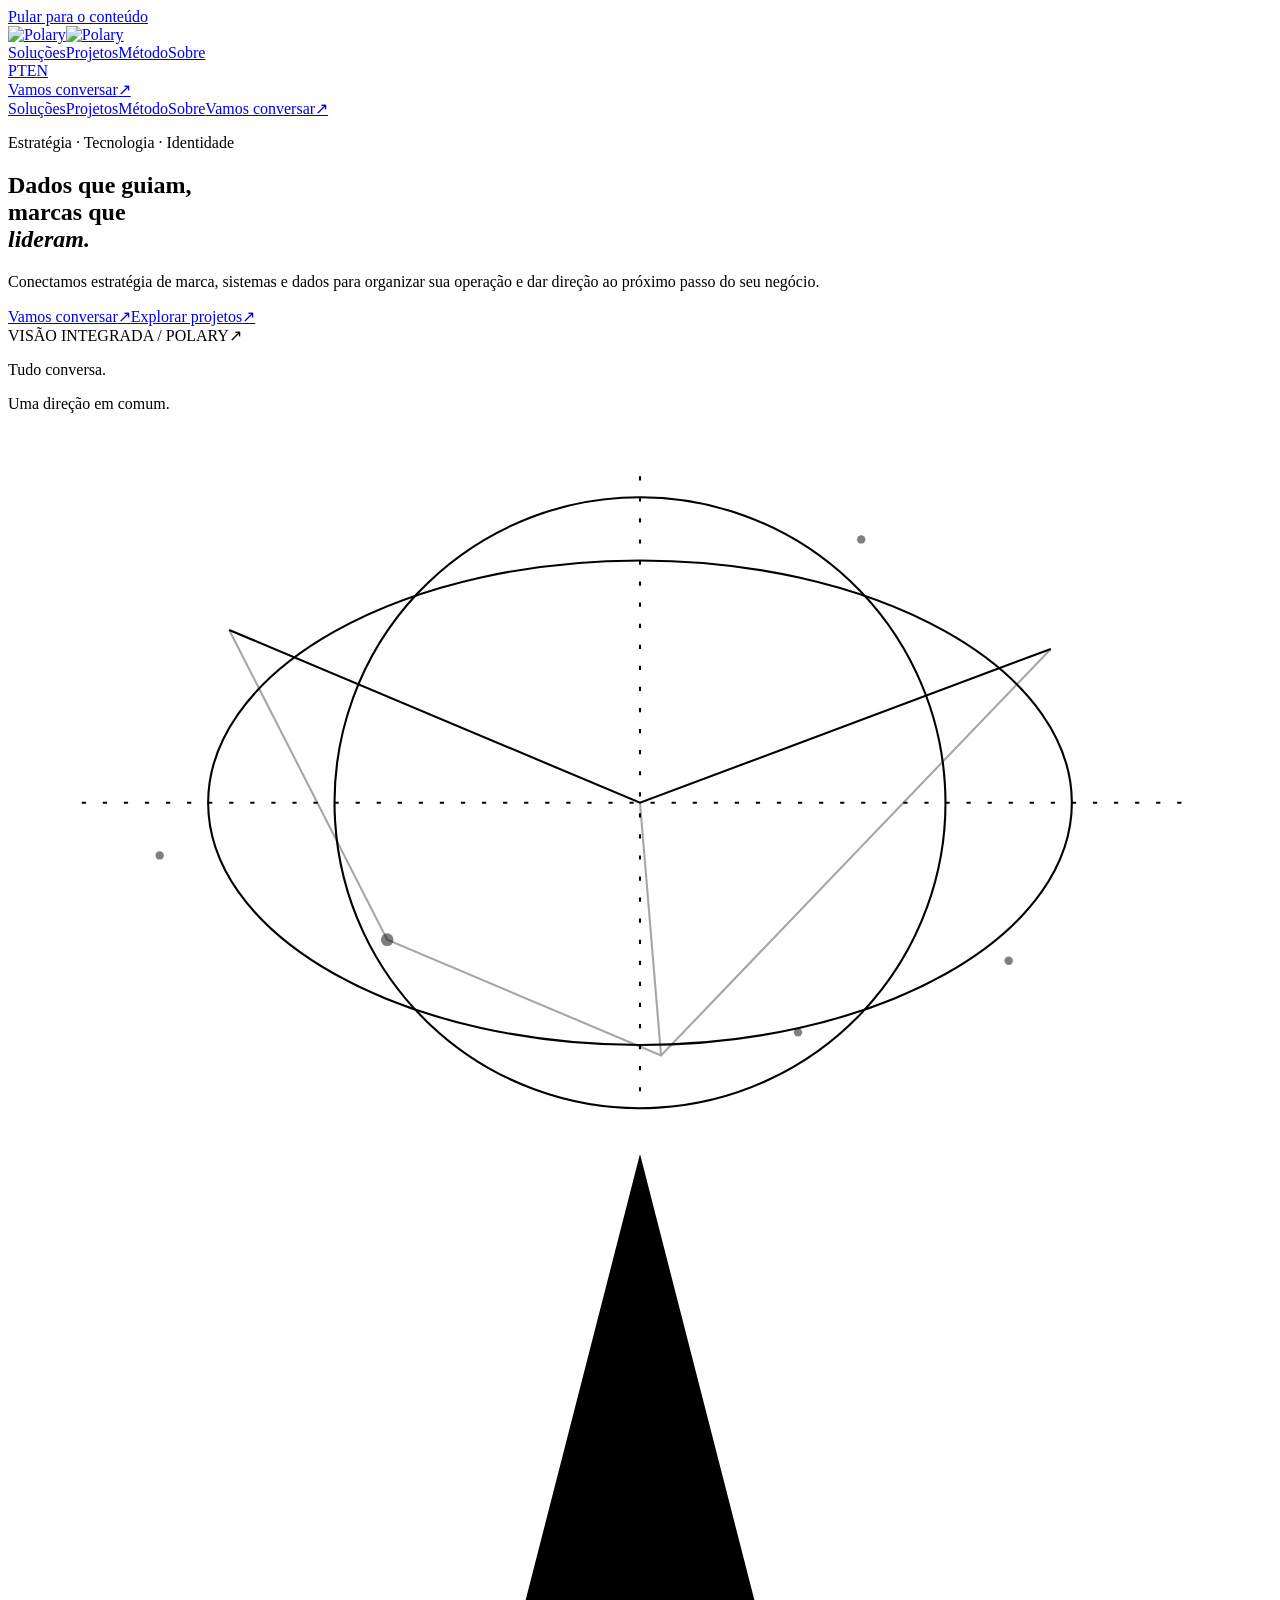
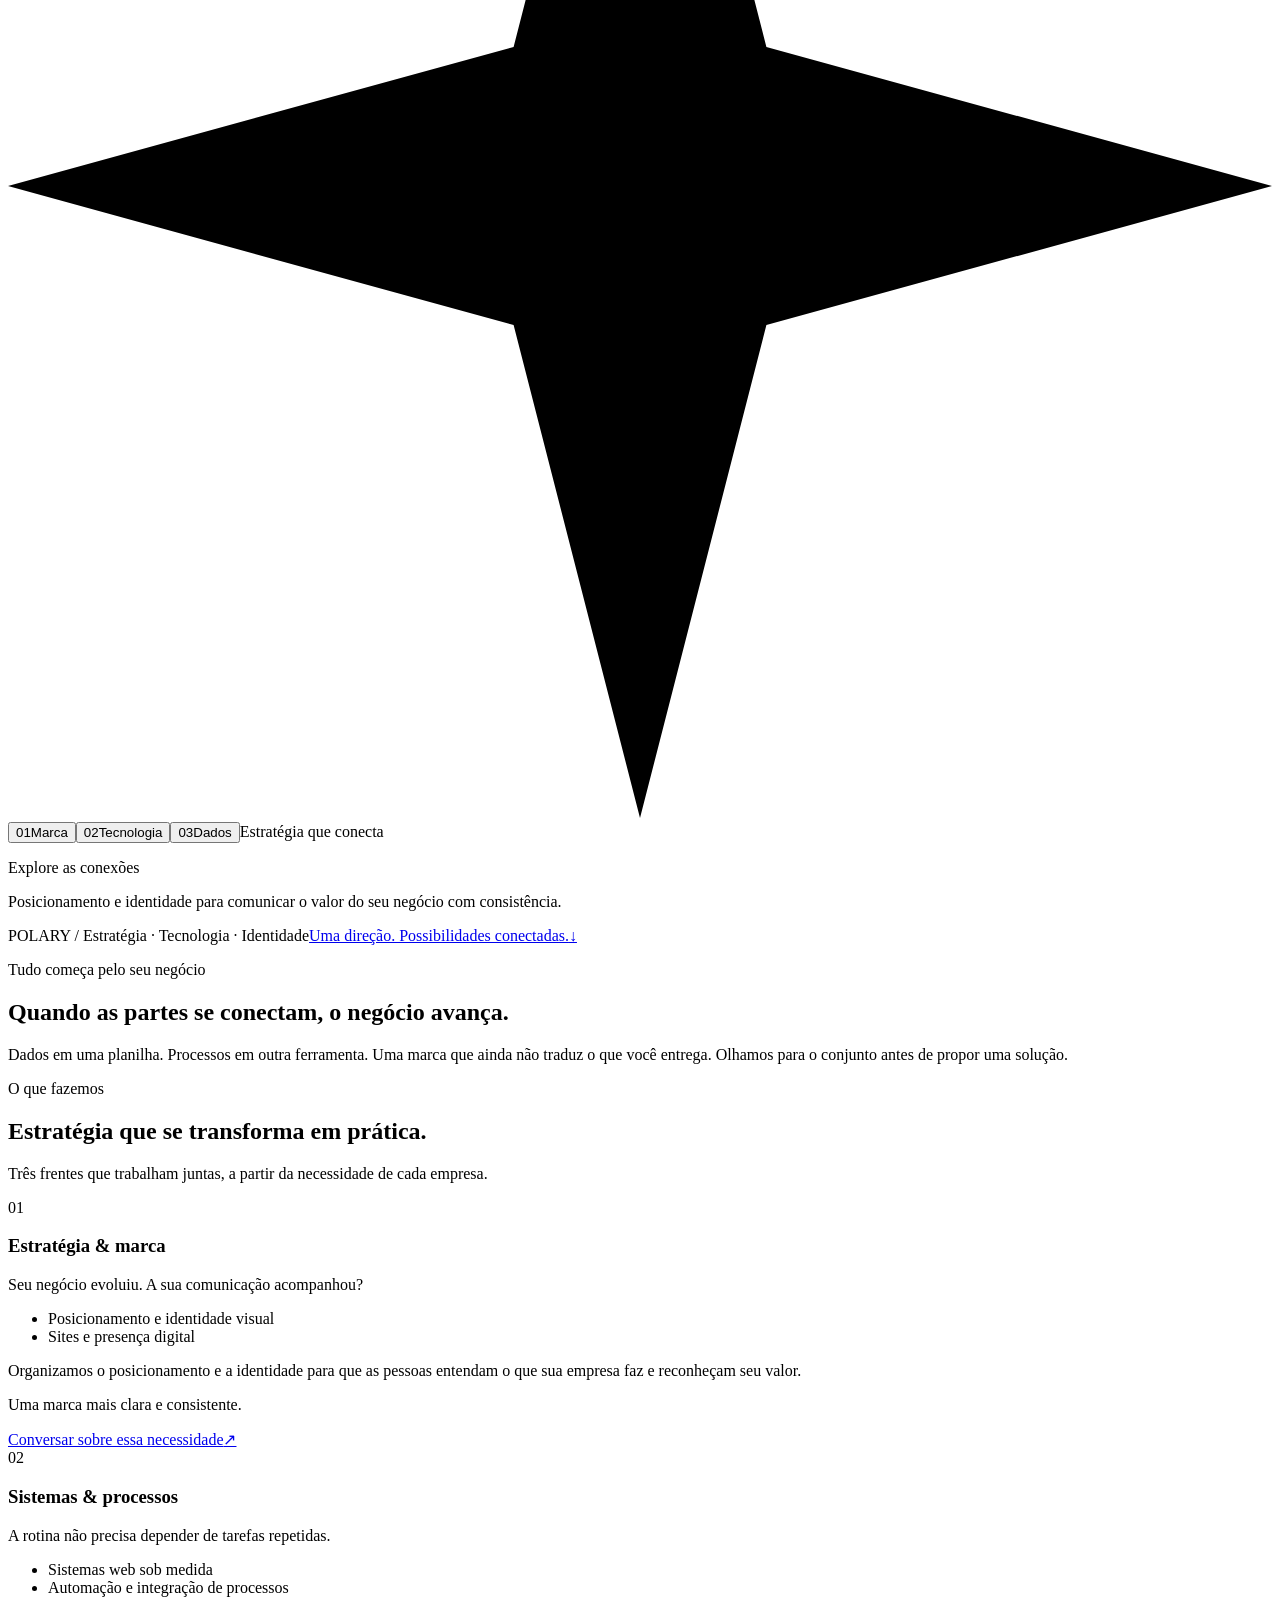
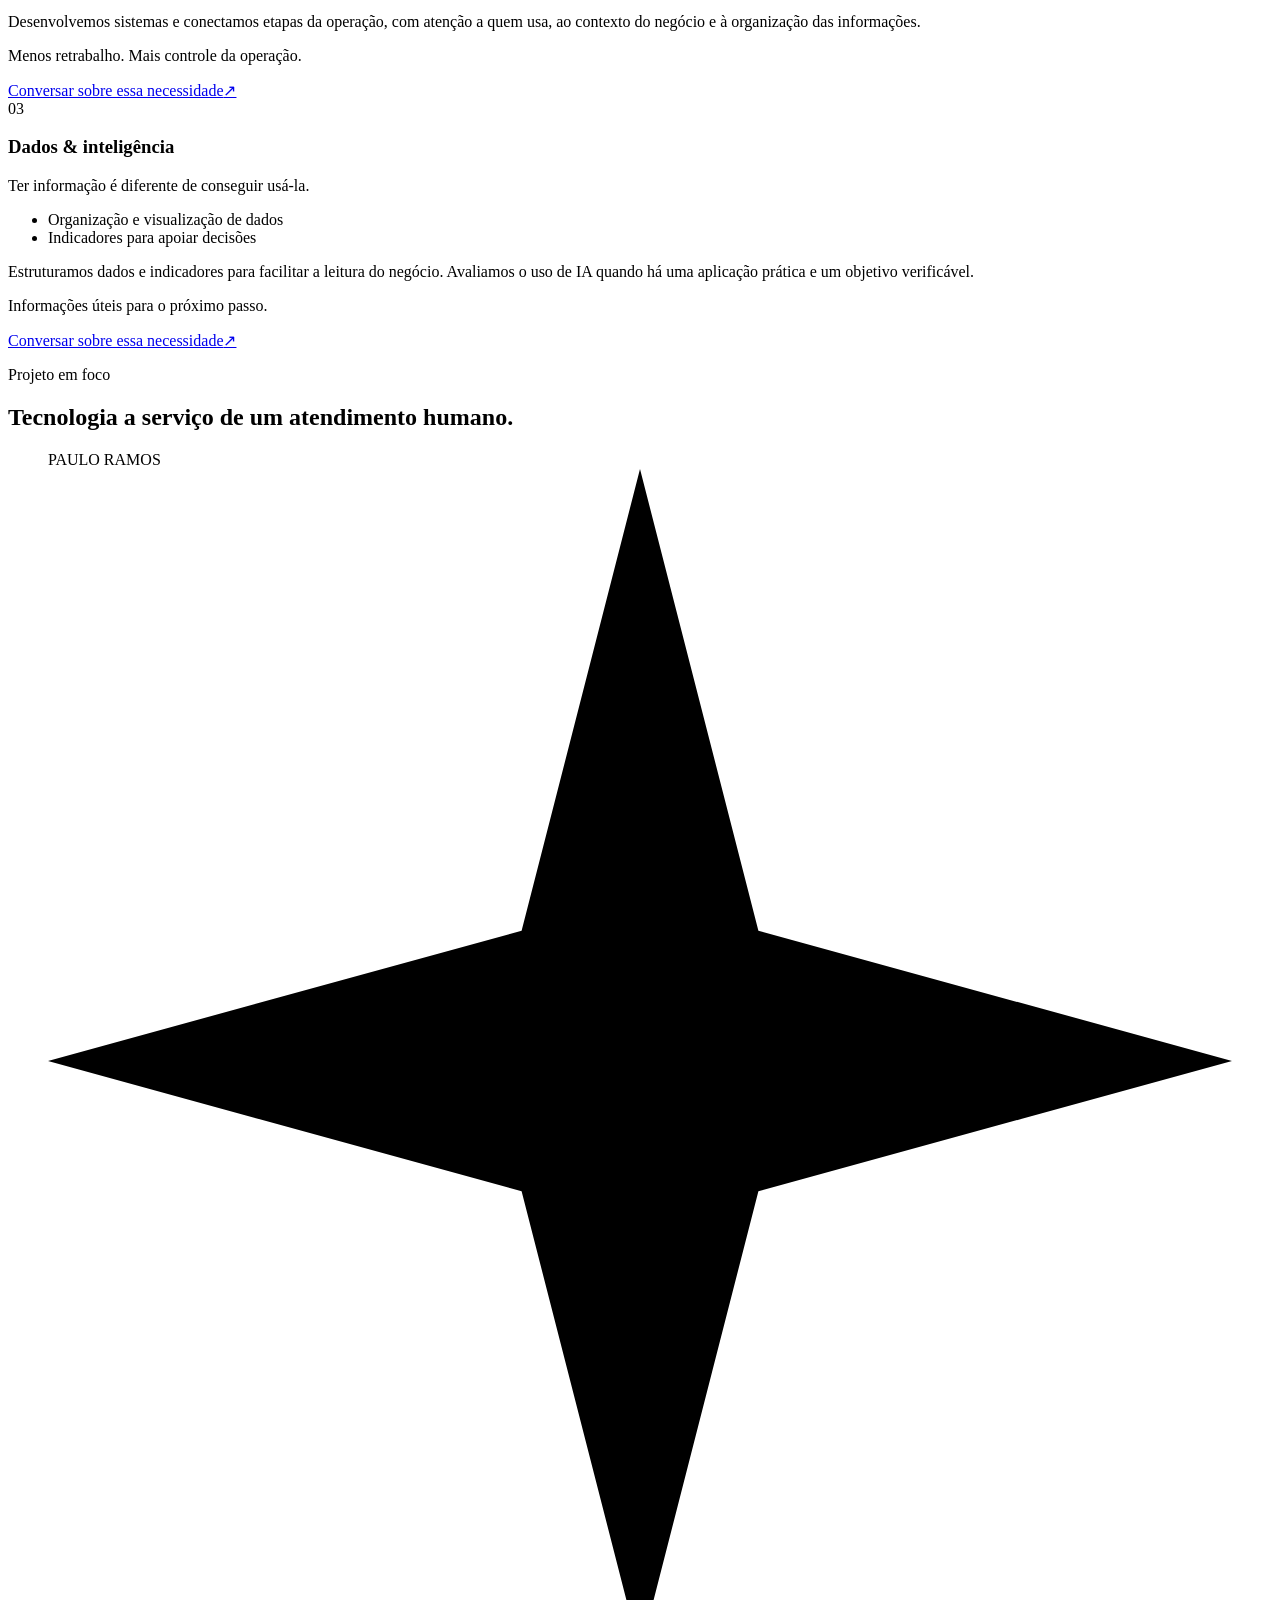
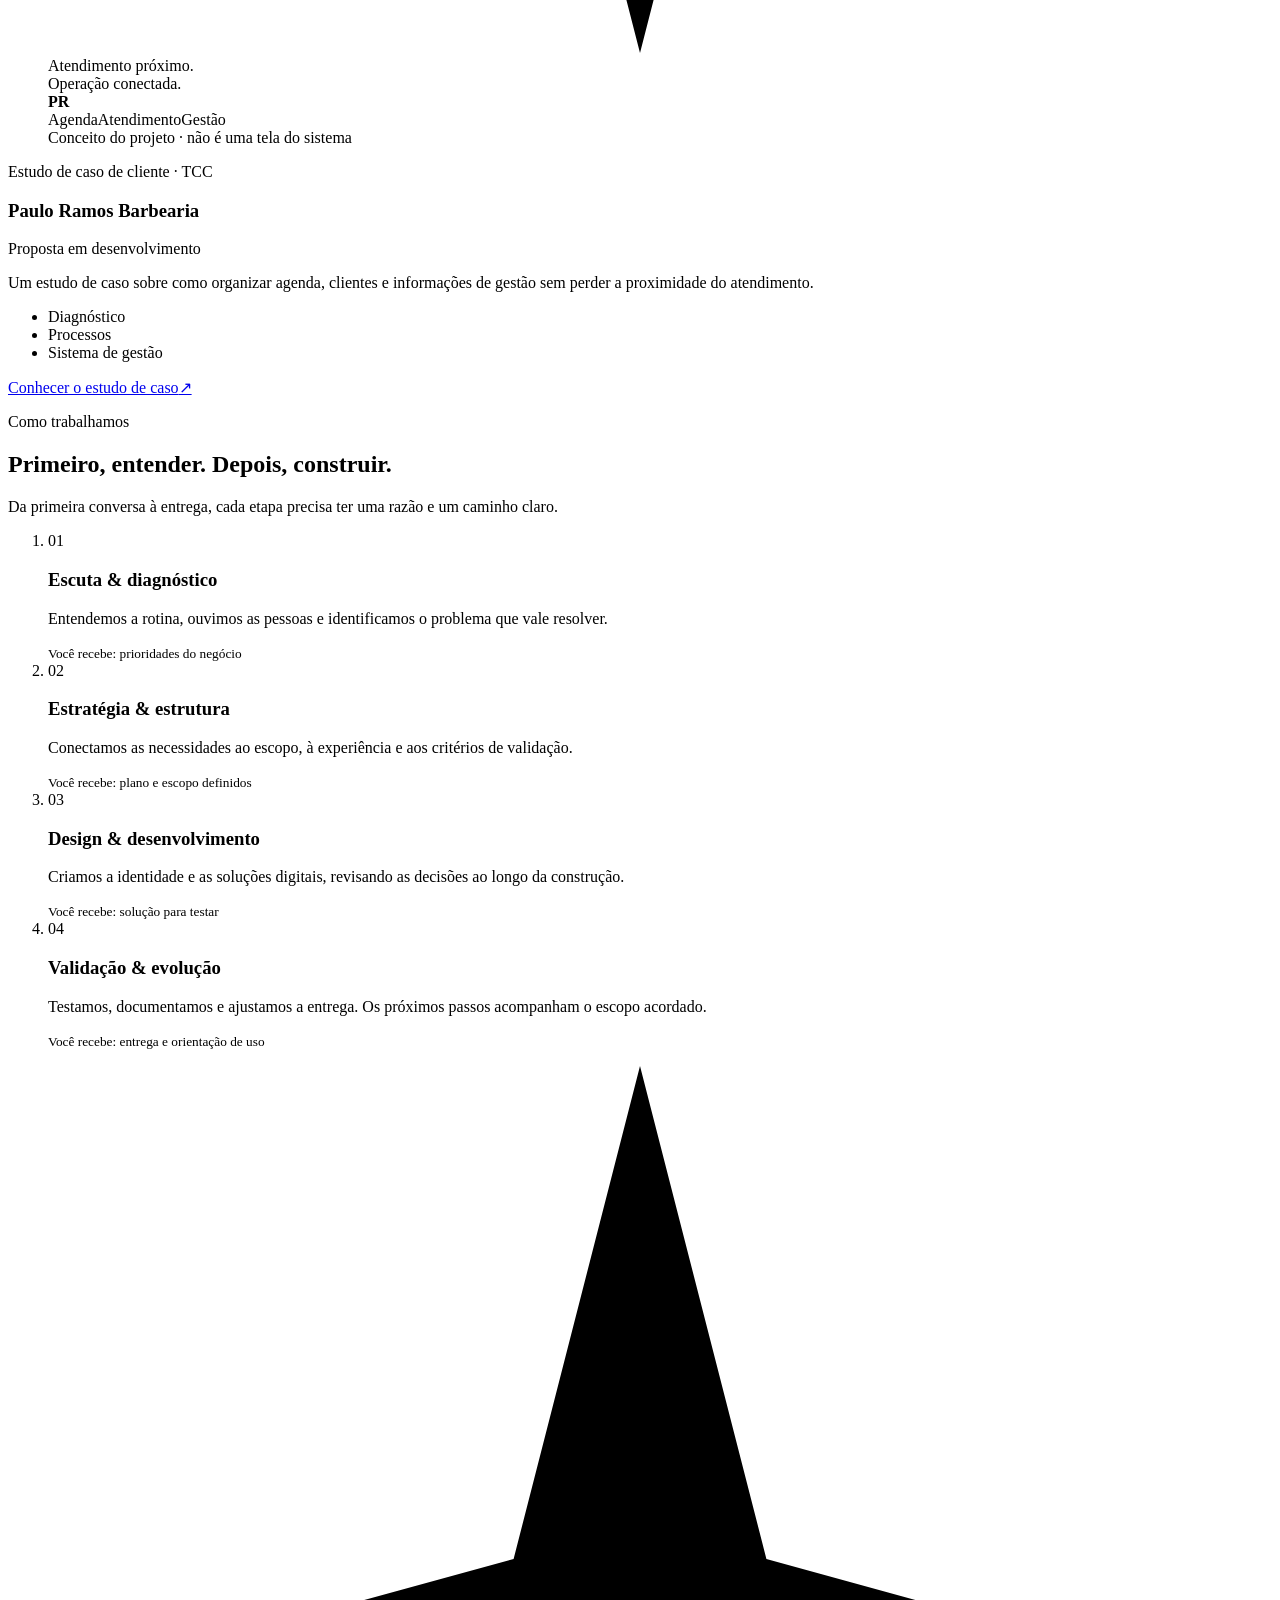
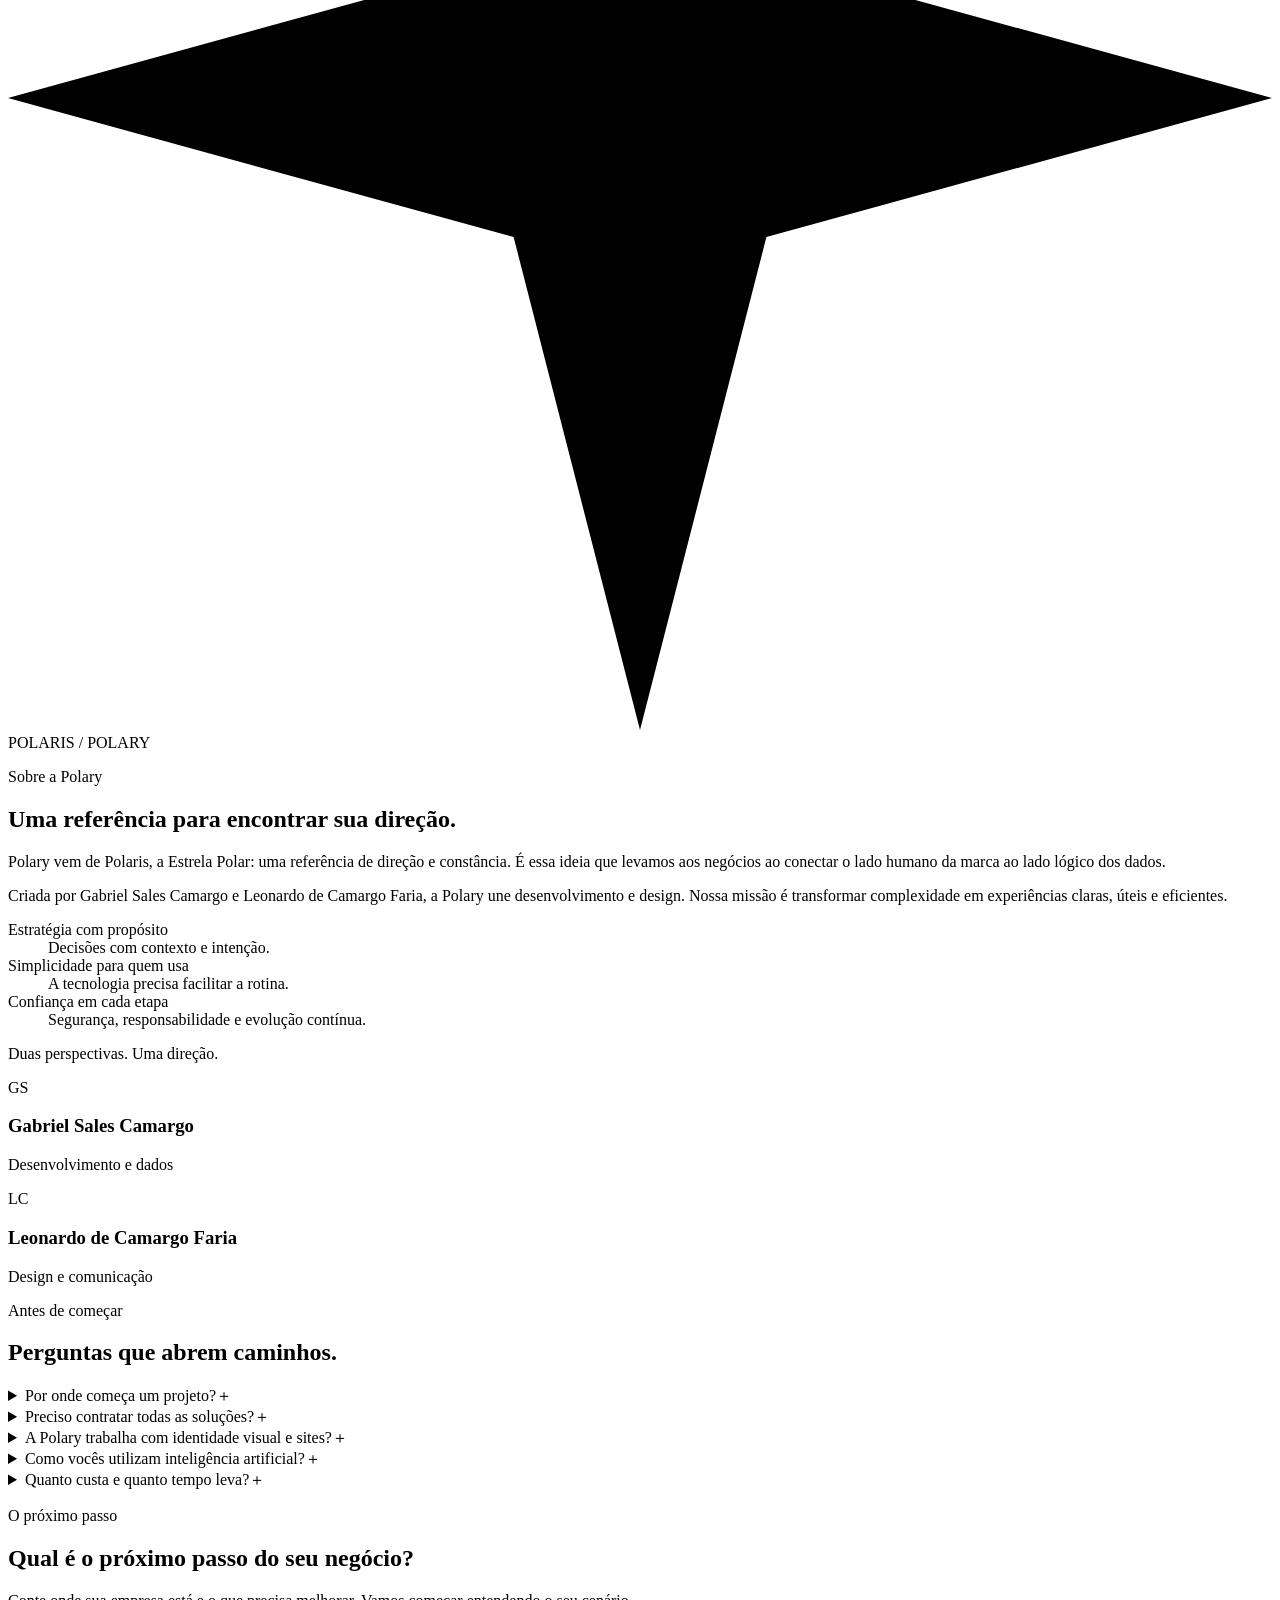
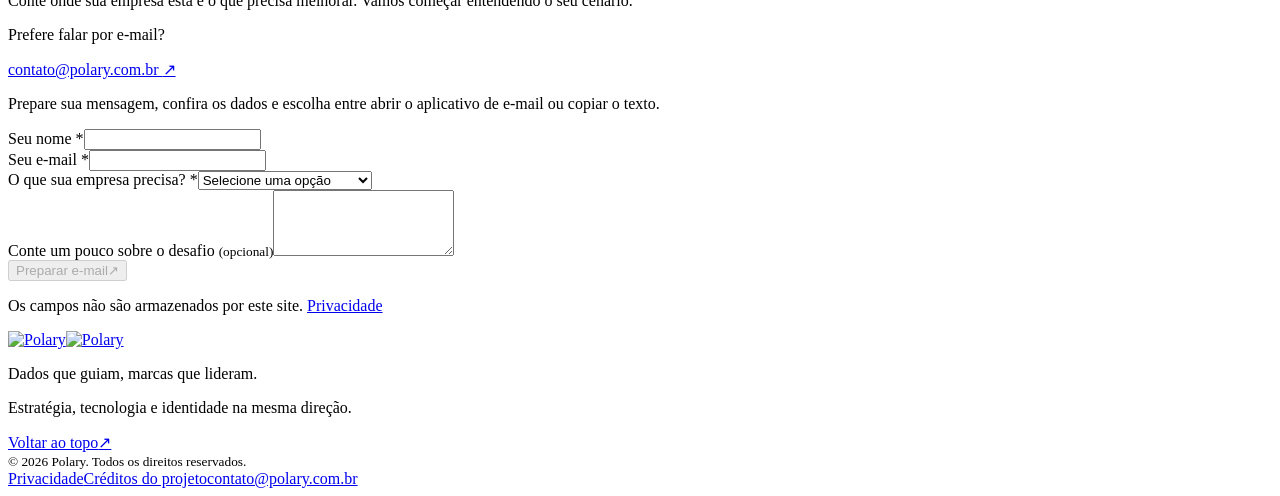
==== commit ebf0fe71: "Recuperação e reconstrução" ====
--- a/index.html
+++ b/index.html
@@ -7,33 +7,34 @@
 <meta name="description" content="Estratégia de marca, sistemas e gestão de dados. A Polary conecta identidade, tecnologia e processos para ajudar sua empresa a trabalhar e decidir melhor.">
 <meta name="theme-color" content="#fafaf8">
 <meta name="color-scheme" content="light dark">
-<link rel="canonical" href="https://polary-direcao-marca-dados.politecgabriel.chatgpt.site/"><link rel="alternate" hreflang="pt-BR" href="https://polary-direcao-marca-dados.politecgabriel.chatgpt.site/"><link rel="alternate" hreflang="en" href="https://polary-direcao-marca-dados.politecgabriel.chatgpt.site/en/"><link rel="alternate" hreflang="x-default" href="https://polary-direcao-marca-dados.politecgabriel.chatgpt.site/">
+<link rel="canonical" href="https://polary-tcc.github.io/polary/"><link rel="alternate" hreflang="pt-BR" href="https://polary-tcc.github.io/polary/"><link rel="alternate" hreflang="en" href="https://polary-tcc.github.io/polary/en/"><link rel="alternate" hreflang="x-default" href="https://polary-tcc.github.io/polary/">
 <meta property="og:type" content="website">
 <meta property="og:title" content="Polary — Dados que guiam, marcas que lideram">
 <meta property="og:description" content="Estratégia de marca, sistemas e gestão de dados. A Polary conecta identidade, tecnologia e processos para ajudar sua empresa a trabalhar e decidir melhor.">
-<meta property="og:url" content="https://polary-direcao-marca-dados.politecgabriel.chatgpt.site/">
+<meta property="og:url" content="https://polary-tcc.github.io/polary/">
 <meta property="og:locale" content="pt_BR">
-<meta property="og:image" content="https://polary-direcao-marca-dados.politecgabriel.chatgpt.site/assets/images/site/social-card.png">
+<meta property="og:image" content="https://polary-tcc.github.io/polary/assets/images/site/social-card.png">
 <meta property="og:image:width" content="1200">
 <meta property="og:image:height" content="630">
 <meta property="og:image:alt" content="Polary — Dados que guiam, marcas que lideram">
 <meta name="twitter:card" content="summary_large_image">
-<link rel="icon" href="/assets/images/site/favicon.svg" type="image/svg+xml">
-<link rel="apple-touch-icon" href="/assets/images/site/apple-touch-icon.png">
-<link rel="manifest" href="/site.webmanifest">
-<script src="/assets/js/theme-init.js"></script>
-<link rel="stylesheet" href="/assets/css/tokens.css">
-<link rel="stylesheet" href="/assets/css/site.css">
-<script src="/assets/js/main.js" defer></script>
-<script type="application/ld+json">{"@context": "https://schema.org", "@type": "WebPage", "name": "Polary — Dados que guiam, marcas que lideram", "url": "https://polary-direcao-marca-dados.politecgabriel.chatgpt.site/", "inLanguage": "pt-BR", "isPartOf": {"@type": "WebSite", "name": "Polary", "url": "https://polary-direcao-marca-dados.politecgabriel.chatgpt.site/"}, "about": {"@type": "Organization", "name": "Polary", "url": "https://polary-direcao-marca-dados.politecgabriel.chatgpt.site/", "email": "contato@polary.com.br", "slogan": "Dados que guiam, marcas que lideram."}}</script>
+<link rel="icon" href="/polary/assets/images/site/favicon.svg" type="image/svg+xml">
+<link rel="apple-touch-icon" href="/polary/assets/images/site/apple-touch-icon.png">
+<link rel="manifest" href="/polary/site.webmanifest">
+<script src="/polary/assets/js/theme-init.js"></script>
+<link rel="stylesheet" href="/polary/assets/css/tokens.css">
+<link rel="stylesheet" href="/polary/assets/css/site.css">
+<link rel="stylesheet" href="/polary/assets/css/experience.css">
+<script src="/polary/assets/js/main.js" defer></script>
+<script type="application/ld+json">{"@context": "https://schema.org", "@type": "WebPage", "name": "Polary — Dados que guiam, marcas que lideram", "url": "https://polary-tcc.github.io/polary/", "inLanguage": "pt-BR", "isPartOf": {"@type": "WebSite", "name": "Polary", "url": "https://polary-tcc.github.io/polary/"}, "about": {"@type": "Organization", "name": "Polary", "url": "https://polary-tcc.github.io/polary/", "email": "contato@polary.com.br", "slogan": "Dados que guiam, marcas que lideram."}}</script>
 </head>
 <body>
 <a class="skip-link" href="#main">Pular para o conteúdo</a>
-<header class="site-header" id="top"><div class="wrap header-inner"><a class="brand" href="/" aria-label="Polary"><img class="logo-light" src="/assets/images/logos/logo-exp-dark.svg" width="150" height="36" alt="Polary"><img class="logo-dark" src="/assets/images/logos/logo-exp-white.svg" width="150" height="36" alt="Polary"></a>
+<header class="site-header" id="top"><div class="wrap header-inner"><a class="brand" href="/polary/" aria-label="Polary"><img class="logo-light" src="/polary/assets/images/logos/logo-exp-dark.svg" width="150" height="36" alt="Polary"><img class="logo-dark" src="/polary/assets/images/logos/logo-exp-white.svg" width="150" height="36" alt="Polary"></a>
 <nav class="primary-nav" aria-label="Menu"><a href="#solucoes">Soluções</a><a href="#cases">Projetos</a><a href="#processo">Método</a><a href="#sobre">Sobre</a></nav>
-<div class="tools"><div class="languages" aria-label="Idioma"><a href="/" lang="pt" hreflang="pt" aria-current="page">PT</a><a href="/en/" lang="en" hreflang="en">EN</a></div><button class="theme-toggle" type="button" aria-label="Alternar tema" hidden><svg viewBox="0 0 24 24" aria-hidden="true"><circle cx="12" cy="12" r="4"/><path d="M12 2v2m0 16v2M2 12h2m16 0h2M5 5l1.5 1.5m11 11L19 19M5 19l1.5-1.5m11-11L19 5"/></svg></button><a class="button header-cta" href="/#contato" >Vamos conversar<span aria-hidden="true">↗</span></a><button class="menu-toggle" type="button" aria-expanded="false" aria-controls="mobile-menu" hidden>Menu<span aria-hidden="true">＋</span></button></div></div>
-<nav class="mobile-nav wrap" id="mobile-menu" aria-label="Navegação móvel"><a href="#solucoes">Soluções</a><a href="#cases">Projetos</a><a href="#processo">Método</a><a href="#sobre">Sobre</a><a class="text-link" href="/#contato" >Vamos conversar<span aria-hidden="true">↗</span></a></nav></header>
-<main id="main" tabindex="-1"><section class="hero wrap" id="inicio" aria-labelledby="hero-title"><p class="eyebrow"><span class="signal"></span>Estratégia · Tecnologia · Identidade</p><div class="hero-grid"><div class="hero-copy"><h1 id="hero-title">Dados que guiam,<br>marcas que<br><em>lideram.</em></h1><p class="hero-intro">Conectamos estratégia de marca, sistemas e dados para organizar sua operação e dar direção ao próximo passo do seu negócio.</p><div class="actions"><a class="button" href="#contato" >Vamos conversar<span aria-hidden="true">↗</span></a><a class="text-link" href="#cases" >Explorar projetos<span aria-hidden="true">↗</span></a></div></div><div class="direction" role="img" aria-label="Conexão entre marca, tecnologia e dados em torno de uma direção comum."><div class="orbital" aria-hidden="true"><div class="orbit orbit-one"></div><div class="orbit orbit-two"></div><div class="orbit orbit-three"></div><div class="orbit orbit-four"></div><div class="axis axis-h"></div><div class="axis axis-v"></div><div class="north-star"><svg viewBox="0 0 100 100" aria-hidden="true"><path d="M50 0 60 39 100 50 60 61 50 100 40 61 0 50 40 39Z" fill="currentColor"/></svg></div><span class="orbit-point point-one"></span><span class="orbit-point point-two"></span><span class="orbit-point point-three"></span></div><span class="direction-label label-one">Marca</span><span class="direction-label label-two">Tecnologia</span><span class="direction-label label-three">Dados</span><span class="direction-bottom">Clareza para decidir</span></div></div><div class="hero-bottom"><span>POLARY / Estratégia · Tecnologia · Identidade</span><a href="#problemas">Uma direção. Possibilidades conectadas.<span aria-hidden="true">↓</span></a></div></section><section class="section problem" id="problemas"><div class="wrap problem-grid"><p class="eyebrow">Tudo começa pelo seu negócio</p><div><h2>Quando as partes se conectam, o negócio avança.</h2><p class="intro">Dados em uma planilha. Processos em outra ferramenta. Uma marca que ainda não traduz o que você entrega. Olhamos para o conjunto antes de propor uma solução.</p></div></div></section><section class="section wrap" id="solucoes"><div class="section-heading "><p class="eyebrow">O que fazemos</p><h2>Estratégia que se transforma em prática.</h2><p class="intro">Três frentes que trabalham juntas, a partir da necessidade de cada empresa.</p></div><article class="solution-row"><span class="index">01</span><div><h3>Estratégia &amp; marca</h3><p class="solution-problem">Seu negócio evoluiu. A sua comunicação acompanhou?</p><ul class="deliverables"><li>Posicionamento e identidade visual</li><li>Sites e presença digital</li></ul></div><div class="solution-detail"><p>Organizamos o posicionamento e a identidade para que as pessoas entendam o que sua empresa faz e reconheçam seu valor.</p><p class="benefit">Uma marca mais clara e consistente.</p><a class="text-link" href="#contato" data-need="0">Conversar sobre essa necessidade<span aria-hidden="true">↗</span></a></div></article><article class="solution-row"><span class="index">02</span><div><h3>Sistemas &amp; processos</h3><p class="solution-problem">A rotina não precisa depender de tarefas repetidas.</p><ul class="deliverables"><li>Sistemas web sob medida</li><li>Automação e integração de processos</li></ul></div><div class="solution-detail"><p>Desenvolvemos sistemas e conectamos etapas da operação, com atenção a quem usa, ao contexto do negócio e à organização das informações.</p><p class="benefit">Menos retrabalho. Mais controle da operação.</p><a class="text-link" href="#contato" data-need="1">Conversar sobre essa necessidade<span aria-hidden="true">↗</span></a></div></article><article class="solution-row"><span class="index">03</span><div><h3>Dados &amp; inteligência</h3><p class="solution-problem">Ter informação é diferente de conseguir usá-la.</p><ul class="deliverables"><li>Organização e visualização de dados</li><li>Indicadores para apoiar decisões</li></ul></div><div class="solution-detail"><p>Estruturamos dados e indicadores para facilitar a leitura do negócio. Avaliamos o uso de IA quando há uma aplicação prática e um objetivo verificável.</p><p class="benefit">Informações úteis para o próximo passo.</p><a class="text-link" href="#contato" data-need="2">Conversar sobre essa necessidade<span aria-hidden="true">↗</span></a></div></article></section><section class="section project-section" id="cases"><div class="wrap"><div class="section-heading "><p class="eyebrow">Projeto em foco</p><h2>Tecnologia a serviço de um atendimento humano.</h2></div><div class="project-grid"><figure class="project-art"><div class="art-top"><span>PAULO RAMOS</span><svg viewBox="0 0 100 100" aria-hidden="true"><path d="M50 0 60 39 100 50 60 61 50 100 40 61 0 50 40 39Z" fill="currentColor"/></svg></div><div class="art-title">Atendimento próximo.<br><span>Operação conectada.</span></div><div class="art-orbits" aria-hidden="true"><i></i><i></i><i></i><b>PR</b></div><div class="art-flow"><span>Agenda</span><span>Atendimento</span><span>Gestão</span></div><figcaption>Conceito do projeto · não é uma tela do sistema</figcaption></figure><div class="project-copy"><p class="eyebrow">Estudo de caso de cliente · TCC</p><h3>Paulo Ramos Barbearia</h3><p class="status"><span class="signal"></span>Proposta em desenvolvimento</p><p class="intro">Um estudo de caso sobre como organizar agenda, clientes e informações de gestão sem perder a proximidade do atendimento.</p><ul class="tags"><li>Diagnóstico</li><li>Processos</li><li>Sistema de gestão</li></ul><a class="button button-outline" href="/cases/paulo-ramos/" >Conhecer o estudo de caso<span aria-hidden="true">↗</span></a></div></div></div></section><section class="section wrap" id="processo"><div class="section-heading "><p class="eyebrow">Como trabalhamos</p><h2>Primeiro, entender. Depois, construir.</h2><p class="intro">Da primeira conversa à entrega, cada etapa precisa ter uma razão e um caminho claro.</p></div><ol class="timeline"><li><span class="index">01</span><h3>Escuta &amp; diagnóstico</h3><p>Entendemos a rotina, ouvimos as pessoas e identificamos o problema que vale resolver.</p><small>Você recebe: prioridades do negócio</small></li><li><span class="index">02</span><h3>Estratégia &amp; estrutura</h3><p>Conectamos as necessidades ao escopo, à experiência e aos critérios de validação.</p><small>Você recebe: plano e escopo definidos</small></li><li><span class="index">03</span><h3>Design &amp; desenvolvimento</h3><p>Criamos a identidade e as soluções digitais, revisando as decisões ao longo da construção.</p><small>Você recebe: solução para testar</small></li><li><span class="index">04</span><h3>Validação &amp; evolução</h3><p>Testamos, documentamos e ajustamos a entrega. Os próximos passos acompanham o escopo acordado.</p><small>Você recebe: entrega e orientação de uso</small></li></ol></section><section class="section about-section" id="sobre"><div class="wrap about-grid"><div class="about-symbol" aria-hidden="true"><svg viewBox="0 0 100 100" aria-hidden="true"><path d="M50 0 60 39 100 50 60 61 50 100 40 61 0 50 40 39Z" fill="currentColor"/></svg><span>POLARIS / POLARY</span></div><div><div class="section-heading "><p class="eyebrow">Sobre a Polary</p><h2>Uma referência para encontrar sua direção.</h2></div><p class="intro">Polary vem de Polaris, a Estrela Polar: uma referência de direção e constância. É essa ideia que levamos aos negócios ao conectar o lado humano da marca ao lado lógico dos dados.</p><p class="intro">Criada por Gabriel Sales Camargo e Leonardo de Camargo Faria, a Polary une desenvolvimento e design. Nossa missão é transformar complexidade em experiências claras, úteis e eficientes.</p><dl class="values"><div><dt>Estratégia com propósito</dt><dd>Decisões com contexto e intenção.</dd></div><div><dt>Simplicidade para quem usa</dt><dd>A tecnologia precisa facilitar a rotina.</dd></div><div><dt>Confiança em cada etapa</dt><dd>Segurança, responsabilidade e evolução contínua.</dd></div></dl></div><div class="team"><p class="eyebrow">Duas perspectivas. Uma direção.</p><div class="person"><span class="monogram" aria-hidden="true">GS</span><div><h3>Gabriel Sales Camargo</h3><p>Desenvolvimento e dados</p></div></div><div class="person"><span class="monogram" aria-hidden="true">LC</span><div><h3>Leonardo de Camargo Faria</h3><p>Design e comunicação</p></div></div></div></div></section><section class="section wrap faq-grid"><div class="section-heading "><p class="eyebrow">Antes de começar</p><h2>Perguntas que abrem caminhos.</h2></div><div class="faq-list"><details><summary>Por onde começa um projeto?<span aria-hidden="true">＋</span></summary><p>Começamos por uma conversa para entender o negócio, as dificuldades da rotina e o que precisa mudar. A partir desse diagnóstico, definimos prioridades e escopo.</p></details><details><summary>Preciso contratar todas as soluções?<span aria-hidden="true">＋</span></summary><p>Não. As frentes se complementam, mas a solução depende da sua necessidade. O escopo pode começar por um problema específico e evoluir conforme o contexto.</p></details><details><summary>A Polary trabalha com identidade visual e sites?<span aria-hidden="true">＋</span></summary><p>Sim. Posicionamento, identidade visual e presença digital fazem parte da atuação documentada da Polary, em conexão com estratégia e tecnologia.</p></details><details><summary>Como vocês utilizam inteligência artificial?<span aria-hidden="true">＋</span></summary><p>Avaliamos a IA como apoio à organização de informações, automação e análise. Sua aplicação depende de uma necessidade concreta, dos dados disponíveis e da possibilidade de validar o benefício.</p></details><details><summary>Quanto custa e quanto tempo leva?<span aria-hidden="true">＋</span></summary><p>Valor e prazo dependem da dimensão, das entregas e das integrações de cada projeto. A proposta é preparada depois de entender as necessidades e definir o escopo.</p></details></div></section><section class="section contact-section" id="contato"><div class="wrap contact-grid"><div><div class="section-heading "><p class="eyebrow">O próximo passo</p><h2>Qual é o próximo passo do seu negócio?</h2><p class="intro">Conte onde sua empresa está e o que precisa melhorar. Vamos começar entendendo o seu cenário.</p></div><div class="direct-contact"><p>Prefere falar por e-mail?</p><a href="mailto:contato@polary.com.br">contato@polary.com.br <span aria-hidden="true">↗</span></a></div></div><form id="contact-form" aria-describedby="form-note"><p id="form-note" class="form-note">Preencha para preparar uma mensagem no seu aplicativo de e-mail. Você revisa e envia por lá.</p><div class="form-row"><div class="field"><label for="nome">Seu nome <span aria-hidden="true">*</span></label><input id="nome" name="nome" type="text" autocomplete="name" maxlength="100" required aria-describedby="nome-error"><span class="field-error" id="nome-error"></span></div><div class="field"><label for="email">Seu e-mail <span aria-hidden="true">*</span></label><input id="email" name="email" type="email" autocomplete="email" maxlength="200" required aria-describedby="email-error"><span class="field-error" id="email-error"></span></div></div><div class="field"><label for="necessidade">O que sua empresa precisa? <span aria-hidden="true">*</span></label><select id="necessidade" name="necessidade" required aria-describedby="necessidade-error"><option value="">Selecione uma opção</option><option value="1">Estratégia e marca</option><option value="2">Site e presença digital</option><option value="3">Sistema de gestão</option><option value="4">Automação e integrações</option><option value="5">Dados e indicadores</option><option value="6">IA aplicada</option><option value="7">Ainda quero entender</option></select><span class="field-error" id="necessidade-error"></span></div><div class="field"><label for="mensagem">Conte um pouco sobre o desafio <small>(opcional)</small></label><textarea id="mensagem" name="mensagem" rows="4" maxlength="2000" aria-describedby="mensagem-error"></textarea><span class="field-error" id="mensagem-error"></span></div><div class="actions"><button class="button" type="submit" disabled>Preparar e-mail<span aria-hidden="true">↗</span></button><button class="text-link copy-button" type="button" hidden>Copiar mensagem</button></div><p class="form-status" id="form-status" role="status" aria-live="polite"></p><p class="form-note">Os campos não são armazenados por este site. <a href="/privacidade/">Privacidade</a></p><noscript>Use o e-mail direto se o JavaScript estiver desativado.</noscript></form></div></section></main>
-<footer class="site-footer"><div class="wrap"><div class="footer-top"><div><a class="brand" href="/" aria-label="Polary"><img class="logo-light" src="/assets/images/logos/logo-exp-dark.svg" width="150" height="36" alt="Polary"><img class="logo-dark" src="/assets/images/logos/logo-exp-white.svg" width="150" height="36" alt="Polary"></a><p>Dados que guiam, marcas que lideram.</p></div><p>Estratégia, tecnologia e identidade na mesma direção.</p><a class="text-link" href="#top" >Voltar ao topo<span aria-hidden="true">↗</span></a></div><div class="footer-bottom"><small>© 2026 Polary. Todos os direitos reservados.</small><nav aria-label="Informações"><a href="/privacidade/">Privacidade</a><a href="/creditos/">Créditos do projeto</a><a href="mailto:contato@polary.com.br">contato@polary.com.br</a></nav></div></div></footer>
+<div class="tools"><div class="languages" aria-label="Idioma"><a href="/polary/" lang="pt" hreflang="pt" aria-current="page">PT</a><a href="/polary/en/" lang="en" hreflang="en">EN</a></div><button class="theme-toggle" type="button" aria-label="Alternar tema" hidden><svg viewBox="0 0 24 24" aria-hidden="true"><circle cx="12" cy="12" r="4"/><path d="M12 2v2m0 16v2M2 12h2m16 0h2M5 5l1.5 1.5m11 11L19 19M5 19l1.5-1.5m11-11L19 5"/></svg></button><a class="button header-cta" href="/polary/#contato" >Vamos conversar<span aria-hidden="true">↗</span></a><button class="menu-toggle" type="button" aria-expanded="false" aria-controls="mobile-menu" hidden>Menu<span aria-hidden="true">＋</span></button></div></div>
+<nav class="mobile-nav wrap" id="mobile-menu" aria-label="Navegação móvel"><a href="#solucoes">Soluções</a><a href="#cases">Projetos</a><a href="#processo">Método</a><a href="#sobre">Sobre</a><a class="text-link" href="/polary/#contato" >Vamos conversar<span aria-hidden="true">↗</span></a></nav></header>
+<main id="main" tabindex="-1"><section class="hero wrap" id="inicio" aria-labelledby="hero-title"><p class="eyebrow"><span class="signal"></span>Estratégia · Tecnologia · Identidade</p><div class="hero-grid"><div class="hero-copy"><h1 id="hero-title">Dados que guiam,<br>marcas que<br><em>lideram.</em></h1><p class="hero-intro">Conectamos estratégia de marca, sistemas e dados para organizar sua operação e dar direção ao próximo passo do seu negócio.</p><div class="actions"><a class="button" href="#contato" >Vamos conversar<span aria-hidden="true">↗</span></a><a class="text-link" href="#cases" >Explorar projetos<span aria-hidden="true">↗</span></a></div></div><aside class="direction-board" aria-label="Uma visão integrada do seu negócio" data-active="0"><div class="board-top"><span>VISÃO INTEGRADA / POLARY</span><span aria-hidden="true">↗</span></div><div class="board-copy"><p>Tudo conversa.</p><span>Uma direção em comum.</span></div><div class="constellation"><svg viewBox="0 0 600 350" fill="none" aria-hidden="true"><g class="constellation-grid" stroke="currentColor"><ellipse cx="300" cy="185" rx="205" ry="115"/><ellipse cx="300" cy="185" rx="145" ry="145" transform="rotate(-25 300 185)"/><path d="M35 185H565M300 30V325" stroke-dasharray="2 8"/></g><g class="constellation-paths" stroke="currentColor"><path d="M105 103 300 185 495 112"/><path d="M300 185 310 305M105 103 180 250 310 305 495 112" stroke-opacity=".35"/></g><g fill="currentColor" opacity=".5"><circle cx="180" cy="250" r="3"/><circle cx="405" cy="60" r="2"/><circle cx="475" cy="260" r="2"/><circle cx="72" cy="210" r="2"/><circle cx="375" cy="294" r="2"/></g></svg><div class="board-star" aria-hidden="true"><svg viewBox="0 0 100 100" aria-hidden="true"><path d="M50 0 60 39 100 50 60 61 50 100 40 61 0 50 40 39Z" fill="currentColor"/></svg></div><button type="button" class="connection connection-0" data-connection="0" aria-pressed="true" aria-controls="direction-explanation" data-description="Posicionamento e identidade para comunicar o valor do seu negócio com consistência."><span class="node-mark" aria-hidden="true">01</span>Marca</button><button type="button" class="connection connection-1" data-connection="1" aria-pressed="false" aria-controls="direction-explanation" data-description="Processos e sistemas que organizam a rotina de quem trabalha com você."><span class="node-mark" aria-hidden="true">02</span>Tecnologia</button><button type="button" class="connection connection-2" data-connection="2" aria-pressed="false" aria-controls="direction-explanation" data-description="Informações estruturadas para enxergar o negócio e apoiar as próximas decisões."><span class="node-mark" aria-hidden="true">03</span>Dados</button><span class="board-pill">Estratégia que conecta</span></div><div class="board-bottom"><p class="eyebrow">Explore as conexões</p><p id="direction-explanation" role="status" aria-live="polite">Posicionamento e identidade para comunicar o valor do seu negócio com consistência.</p></div></aside></div><div class="hero-bottom"><span>POLARY / Estratégia · Tecnologia · Identidade</span><a href="#problemas">Uma direção. Possibilidades conectadas.<span aria-hidden="true">↓</span></a></div></section><section class="section problem" id="problemas"><div class="wrap problem-grid"><p class="eyebrow">Tudo começa pelo seu negócio</p><div><h2>Quando as partes se conectam, o negócio avança.</h2><p class="intro">Dados em uma planilha. Processos em outra ferramenta. Uma marca que ainda não traduz o que você entrega. Olhamos para o conjunto antes de propor uma solução.</p></div></div></section><section class="section wrap" id="solucoes"><div class="section-heading "><p class="eyebrow">O que fazemos</p><h2>Estratégia que se transforma em prática.</h2><p class="intro">Três frentes que trabalham juntas, a partir da necessidade de cada empresa.</p></div><article class="solution-row"><span class="index">01</span><div><h3>Estratégia &amp; marca</h3><p class="solution-problem">Seu negócio evoluiu. A sua comunicação acompanhou?</p><ul class="deliverables"><li>Posicionamento e identidade visual</li><li>Sites e presença digital</li></ul></div><div class="solution-detail"><p>Organizamos o posicionamento e a identidade para que as pessoas entendam o que sua empresa faz e reconheçam seu valor.</p><p class="benefit">Uma marca mais clara e consistente.</p><a class="text-link" href="#contato" data-need="0">Conversar sobre essa necessidade<span aria-hidden="true">↗</span></a></div></article><article class="solution-row"><span class="index">02</span><div><h3>Sistemas &amp; processos</h3><p class="solution-problem">A rotina não precisa depender de tarefas repetidas.</p><ul class="deliverables"><li>Sistemas web sob medida</li><li>Automação e integração de processos</li></ul></div><div class="solution-detail"><p>Desenvolvemos sistemas e conectamos etapas da operação, com atenção a quem usa, ao contexto do negócio e à organização das informações.</p><p class="benefit">Menos retrabalho. Mais controle da operação.</p><a class="text-link" href="#contato" data-need="1">Conversar sobre essa necessidade<span aria-hidden="true">↗</span></a></div></article><article class="solution-row"><span class="index">03</span><div><h3>Dados &amp; inteligência</h3><p class="solution-problem">Ter informação é diferente de conseguir usá-la.</p><ul class="deliverables"><li>Organização e visualização de dados</li><li>Indicadores para apoiar decisões</li></ul></div><div class="solution-detail"><p>Estruturamos dados e indicadores para facilitar a leitura do negócio. Avaliamos o uso de IA quando há uma aplicação prática e um objetivo verificável.</p><p class="benefit">Informações úteis para o próximo passo.</p><a class="text-link" href="#contato" data-need="2">Conversar sobre essa necessidade<span aria-hidden="true">↗</span></a></div></article></section><section class="section project-section" id="cases"><div class="wrap"><div class="section-heading "><p class="eyebrow">Projeto em foco</p><h2>Tecnologia a serviço de um atendimento humano.</h2></div><div class="project-grid"><figure class="project-art"><div class="art-top"><span>PAULO RAMOS</span><svg viewBox="0 0 100 100" aria-hidden="true"><path d="M50 0 60 39 100 50 60 61 50 100 40 61 0 50 40 39Z" fill="currentColor"/></svg></div><div class="art-title">Atendimento próximo.<br><span>Operação conectada.</span></div><div class="art-orbits" aria-hidden="true"><i></i><i></i><i></i><b>PR</b></div><div class="art-flow"><span>Agenda</span><span>Atendimento</span><span>Gestão</span></div><figcaption>Conceito do projeto · não é uma tela do sistema</figcaption></figure><div class="project-copy"><p class="eyebrow">Estudo de caso de cliente · TCC</p><h3>Paulo Ramos Barbearia</h3><p class="status"><span class="signal"></span>Proposta em desenvolvimento</p><p class="intro">Um estudo de caso sobre como organizar agenda, clientes e informações de gestão sem perder a proximidade do atendimento.</p><ul class="tags"><li>Diagnóstico</li><li>Processos</li><li>Sistema de gestão</li></ul><a class="button button-outline" href="/polary/cases/paulo-ramos/" >Conhecer o estudo de caso<span aria-hidden="true">↗</span></a></div></div></div></section><section class="section wrap" id="processo"><div class="section-heading "><p class="eyebrow">Como trabalhamos</p><h2>Primeiro, entender. Depois, construir.</h2><p class="intro">Da primeira conversa à entrega, cada etapa precisa ter uma razão e um caminho claro.</p></div><ol class="timeline"><li><span class="index">01</span><h3>Escuta &amp; diagnóstico</h3><p>Entendemos a rotina, ouvimos as pessoas e identificamos o problema que vale resolver.</p><small>Você recebe: prioridades do negócio</small></li><li><span class="index">02</span><h3>Estratégia &amp; estrutura</h3><p>Conectamos as necessidades ao escopo, à experiência e aos critérios de validação.</p><small>Você recebe: plano e escopo definidos</small></li><li><span class="index">03</span><h3>Design &amp; desenvolvimento</h3><p>Criamos a identidade e as soluções digitais, revisando as decisões ao longo da construção.</p><small>Você recebe: solução para testar</small></li><li><span class="index">04</span><h3>Validação &amp; evolução</h3><p>Testamos, documentamos e ajustamos a entrega. Os próximos passos acompanham o escopo acordado.</p><small>Você recebe: entrega e orientação de uso</small></li></ol></section><section class="section about-section" id="sobre"><div class="wrap about-grid"><div class="about-symbol" aria-hidden="true"><svg viewBox="0 0 100 100" aria-hidden="true"><path d="M50 0 60 39 100 50 60 61 50 100 40 61 0 50 40 39Z" fill="currentColor"/></svg><span>POLARIS / POLARY</span></div><div><div class="section-heading "><p class="eyebrow">Sobre a Polary</p><h2>Uma referência para encontrar sua direção.</h2></div><p class="intro">Polary vem de Polaris, a Estrela Polar: uma referência de direção e constância. É essa ideia que levamos aos negócios ao conectar o lado humano da marca ao lado lógico dos dados.</p><p class="intro">Criada por Gabriel Sales Camargo e Leonardo de Camargo Faria, a Polary une desenvolvimento e design. Nossa missão é transformar complexidade em experiências claras, úteis e eficientes.</p><dl class="values"><div><dt>Estratégia com propósito</dt><dd>Decisões com contexto e intenção.</dd></div><div><dt>Simplicidade para quem usa</dt><dd>A tecnologia precisa facilitar a rotina.</dd></div><div><dt>Confiança em cada etapa</dt><dd>Segurança, responsabilidade e evolução contínua.</dd></div></dl></div><div class="team"><p class="eyebrow">Duas perspectivas. Uma direção.</p><div class="person"><span class="monogram" aria-hidden="true">GS</span><div><h3>Gabriel Sales Camargo</h3><p>Desenvolvimento e dados</p></div></div><div class="person"><span class="monogram" aria-hidden="true">LC</span><div><h3>Leonardo de Camargo Faria</h3><p>Design e comunicação</p></div></div></div></div></section><section class="section wrap faq-grid"><div class="section-heading "><p class="eyebrow">Antes de começar</p><h2>Perguntas que abrem caminhos.</h2></div><div class="faq-list"><details><summary>Por onde começa um projeto?<span aria-hidden="true">＋</span></summary><p>Começamos por uma conversa para entender o negócio, as dificuldades da rotina e o que precisa mudar. A partir desse diagnóstico, definimos prioridades e escopo.</p></details><details><summary>Preciso contratar todas as soluções?<span aria-hidden="true">＋</span></summary><p>Não. As frentes se complementam, mas a solução depende da sua necessidade. O escopo pode começar por um problema específico e evoluir conforme o contexto.</p></details><details><summary>A Polary trabalha com identidade visual e sites?<span aria-hidden="true">＋</span></summary><p>Sim. Posicionamento, identidade visual e presença digital fazem parte da atuação documentada da Polary, em conexão com estratégia e tecnologia.</p></details><details><summary>Como vocês utilizam inteligência artificial?<span aria-hidden="true">＋</span></summary><p>Avaliamos a IA como apoio à organização de informações, automação e análise. Sua aplicação depende de uma necessidade concreta, dos dados disponíveis e da possibilidade de validar o benefício.</p></details><details><summary>Quanto custa e quanto tempo leva?<span aria-hidden="true">＋</span></summary><p>Valor e prazo dependem da dimensão, das entregas e das integrações de cada projeto. A proposta é preparada depois de entender as necessidades e definir o escopo.</p></details></div></section><section class="section contact-section" id="contato"><div class="wrap contact-grid"><div><div class="section-heading "><p class="eyebrow">O próximo passo</p><h2>Qual é o próximo passo do seu negócio?</h2><p class="intro">Conte onde sua empresa está e o que precisa melhorar. Vamos começar entendendo o seu cenário.</p></div><div class="direct-contact"><p>Prefere falar por e-mail?</p><a href="mailto:contato@polary.com.br">contato@polary.com.br <span aria-hidden="true">↗</span></a></div></div><form id="contact-form" aria-describedby="form-note"><p id="form-note" class="form-note">Prepare sua mensagem, confira os dados e escolha entre abrir o aplicativo de e-mail ou copiar o texto.</p><div class="form-row"><div class="field"><label for="nome">Seu nome <span aria-hidden="true">*</span></label><input id="nome" name="nome" type="text" autocomplete="name" maxlength="100" required aria-describedby="nome-error"><span class="field-error" id="nome-error"></span></div><div class="field"><label for="email">Seu e-mail <span aria-hidden="true">*</span></label><input id="email" name="email" type="email" autocomplete="email" maxlength="200" required aria-describedby="email-error"><span class="field-error" id="email-error"></span></div></div><div class="field"><label for="necessidade">O que sua empresa precisa? <span aria-hidden="true">*</span></label><select id="necessidade" name="necessidade" required aria-describedby="necessidade-error"><option value="">Selecione uma opção</option><option value="1">Estratégia e marca</option><option value="2">Site e presença digital</option><option value="3">Sistema de gestão</option><option value="4">Automação e integrações</option><option value="5">Dados e indicadores</option><option value="6">IA aplicada</option><option value="7">Ainda quero entender</option></select><span class="field-error" id="necessidade-error"></span></div><div class="field"><label for="mensagem">Conte um pouco sobre o desafio <small>(opcional)</small></label><textarea id="mensagem" name="mensagem" rows="4" maxlength="2000" aria-describedby="mensagem-error"></textarea><span class="field-error" id="mensagem-error"></span></div><div class="actions"><button class="button" type="submit" disabled>Preparar e-mail<span aria-hidden="true">↗</span></button><button class="text-link copy-button" type="button" hidden>Copiar mensagem</button></div><p class="form-status" id="form-status" role="status" aria-live="polite"></p><div id="contact-preview" class="contact-preview" hidden aria-labelledby="preview-title"><h3 id="preview-title">Sua mensagem está pronta para revisar.</h3><pre data-message-preview></pre><a class="button button-outline" data-email-open>Abrir aplicativo de e-mail<span aria-hidden="true">↗</span></a></div><p class="form-note">Os campos não são armazenados por este site. <a href="/polary/privacidade/">Privacidade</a></p><noscript>Use o e-mail direto se o JavaScript estiver desativado.</noscript></form></div></section></main>
+<footer class="site-footer"><div class="wrap"><div class="footer-top"><div><a class="brand" href="/polary/" aria-label="Polary"><img class="logo-light" src="/polary/assets/images/logos/logo-exp-dark.svg" width="150" height="36" alt="Polary"><img class="logo-dark" src="/polary/assets/images/logos/logo-exp-white.svg" width="150" height="36" alt="Polary"></a><p>Dados que guiam, marcas que lideram.</p></div><p>Estratégia, tecnologia e identidade na mesma direção.</p><a class="text-link" href="#top" >Voltar ao topo<span aria-hidden="true">↗</span></a></div><div class="footer-bottom"><small>© 2026 Polary. Todos os direitos reservados.</small><nav aria-label="Informações"><a href="/polary/privacidade/">Privacidade</a><a href="/polary/creditos/">Créditos do projeto</a><a href="mailto:contato@polary.com.br">contato@polary.com.br</a></nav></div></div></footer>
 </body>
 </html>
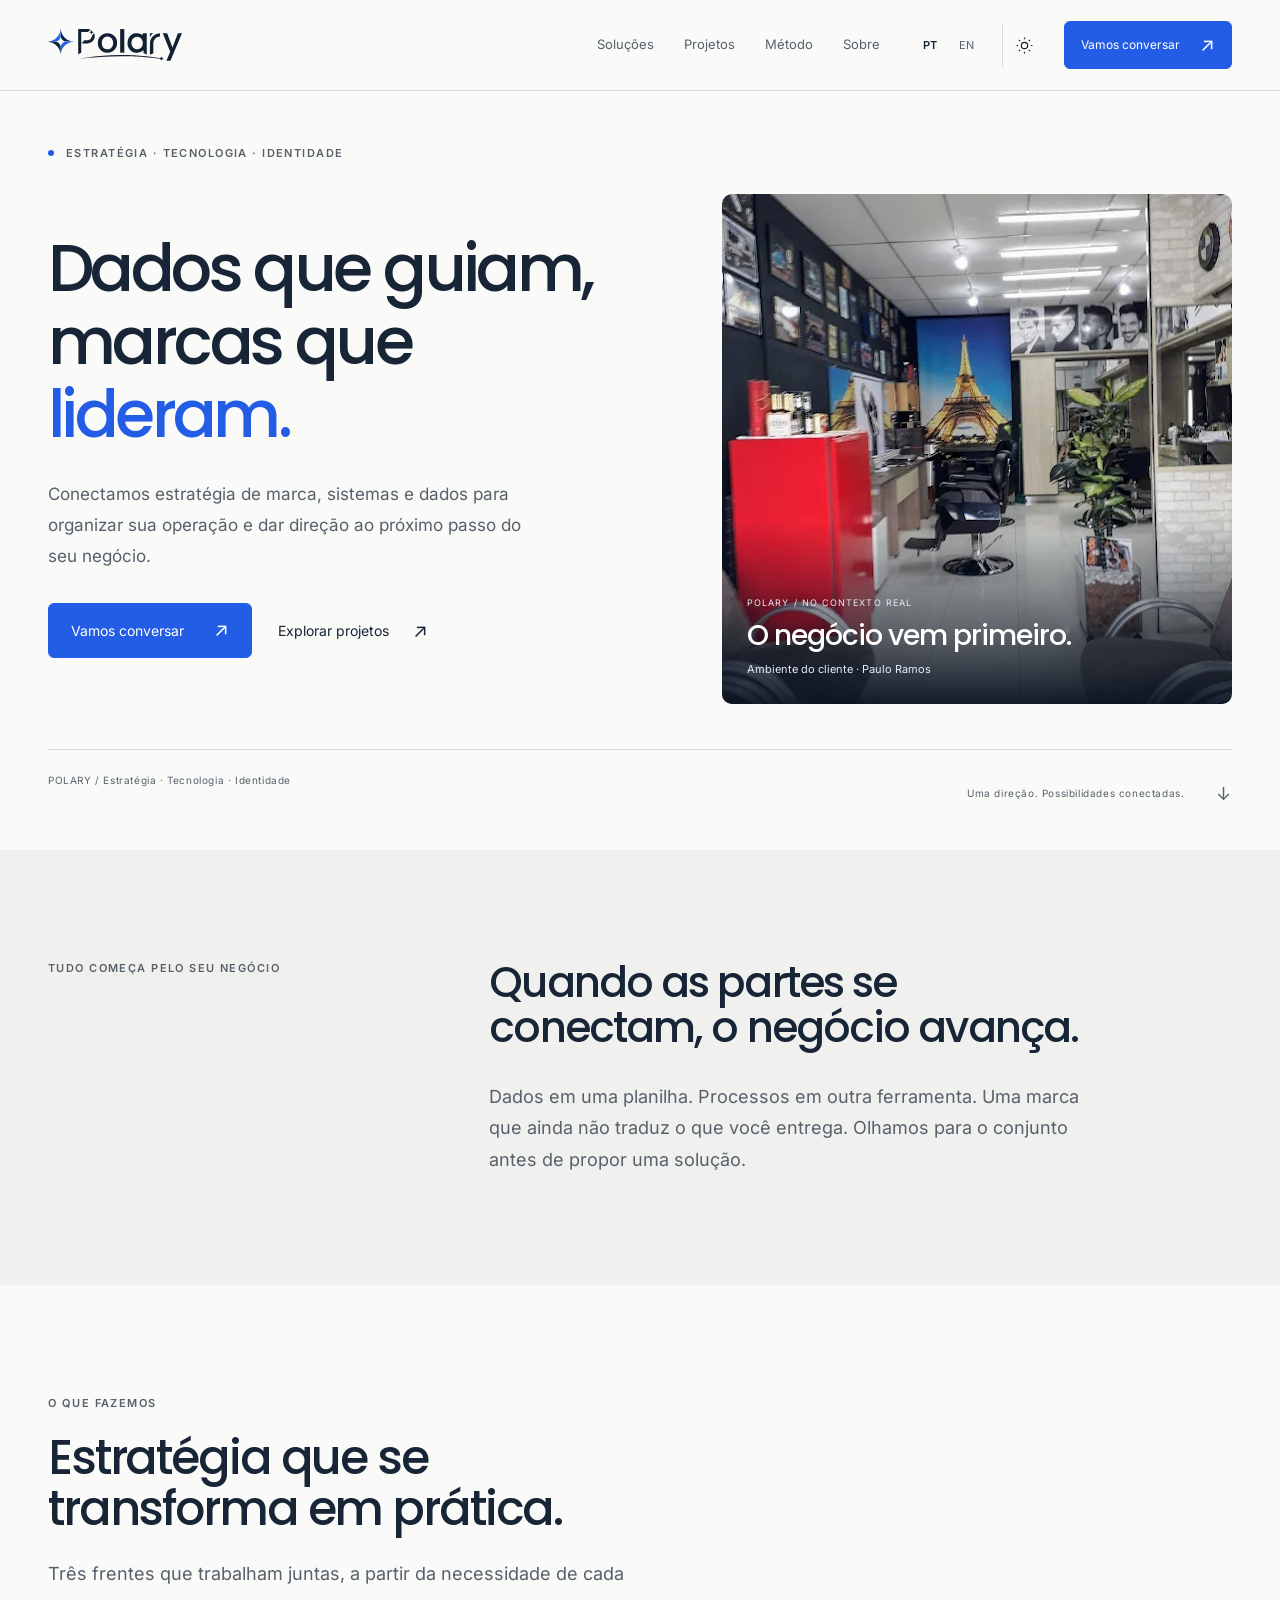
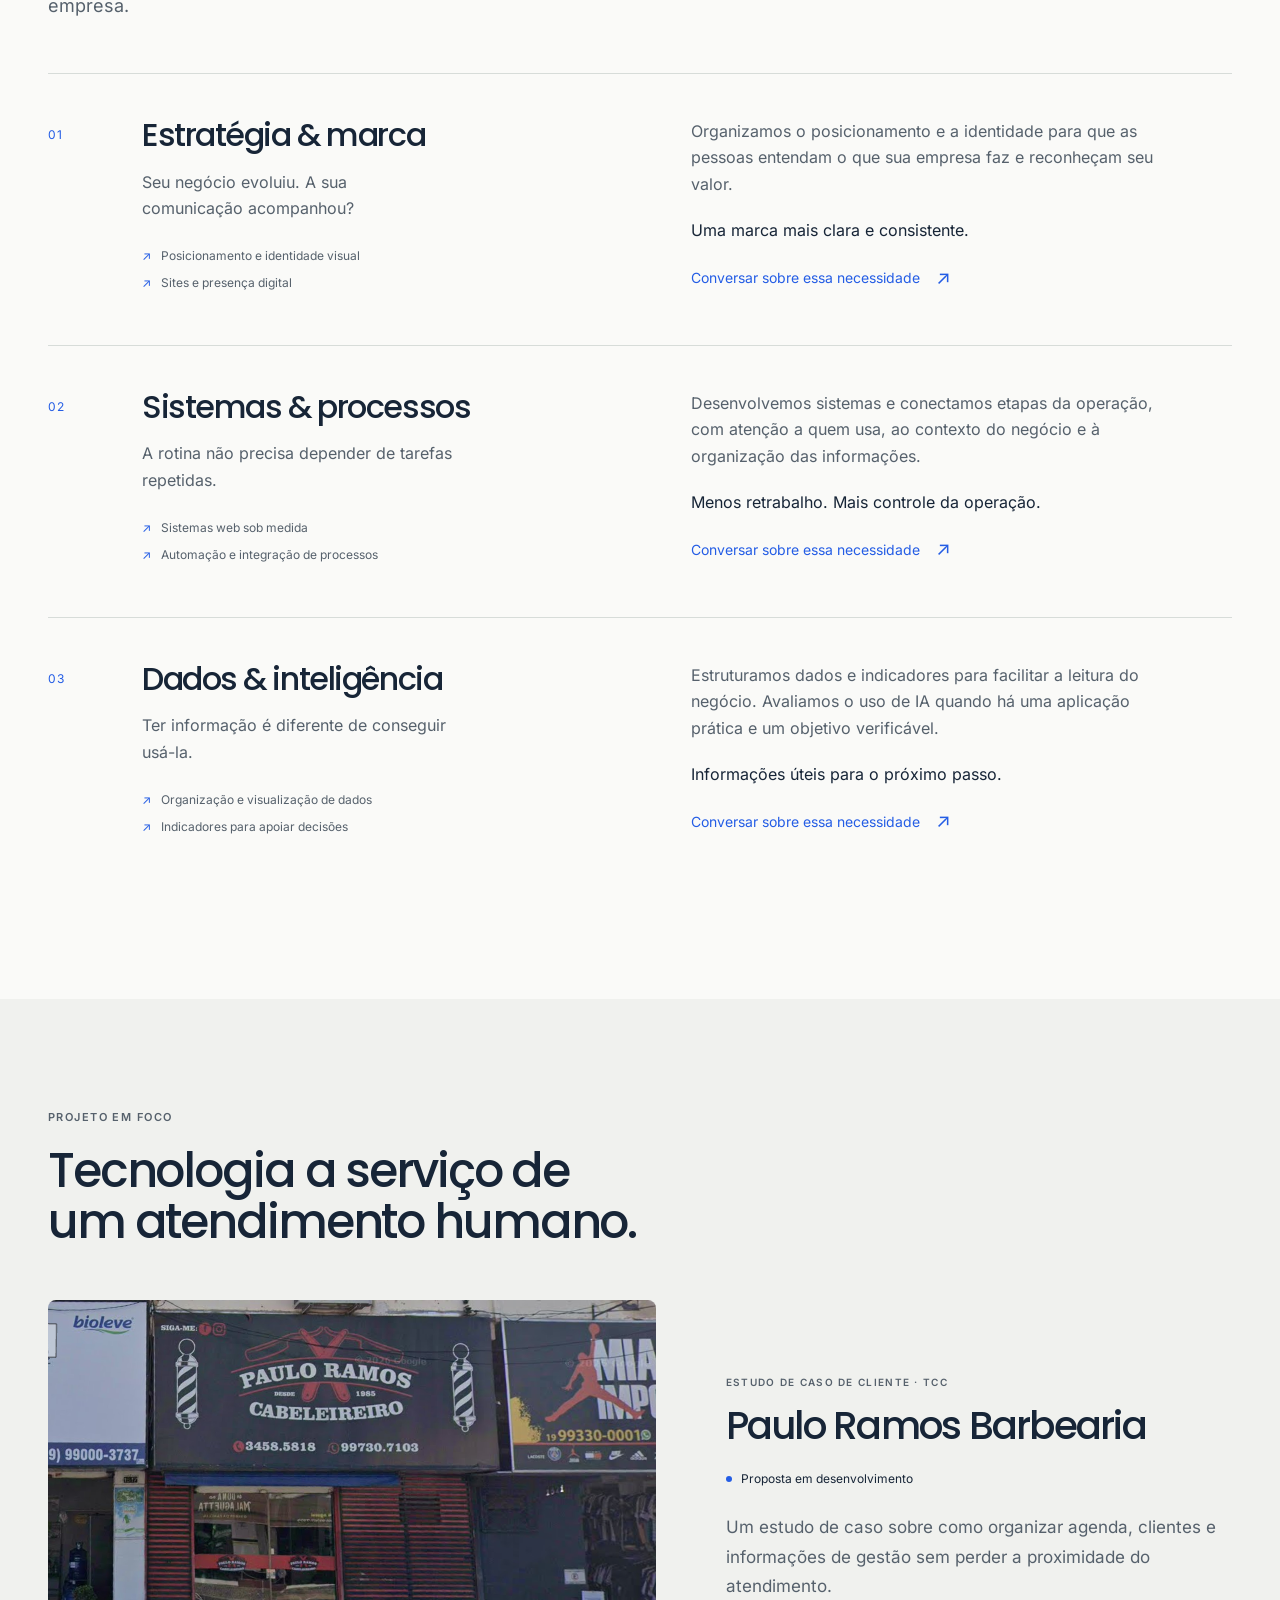
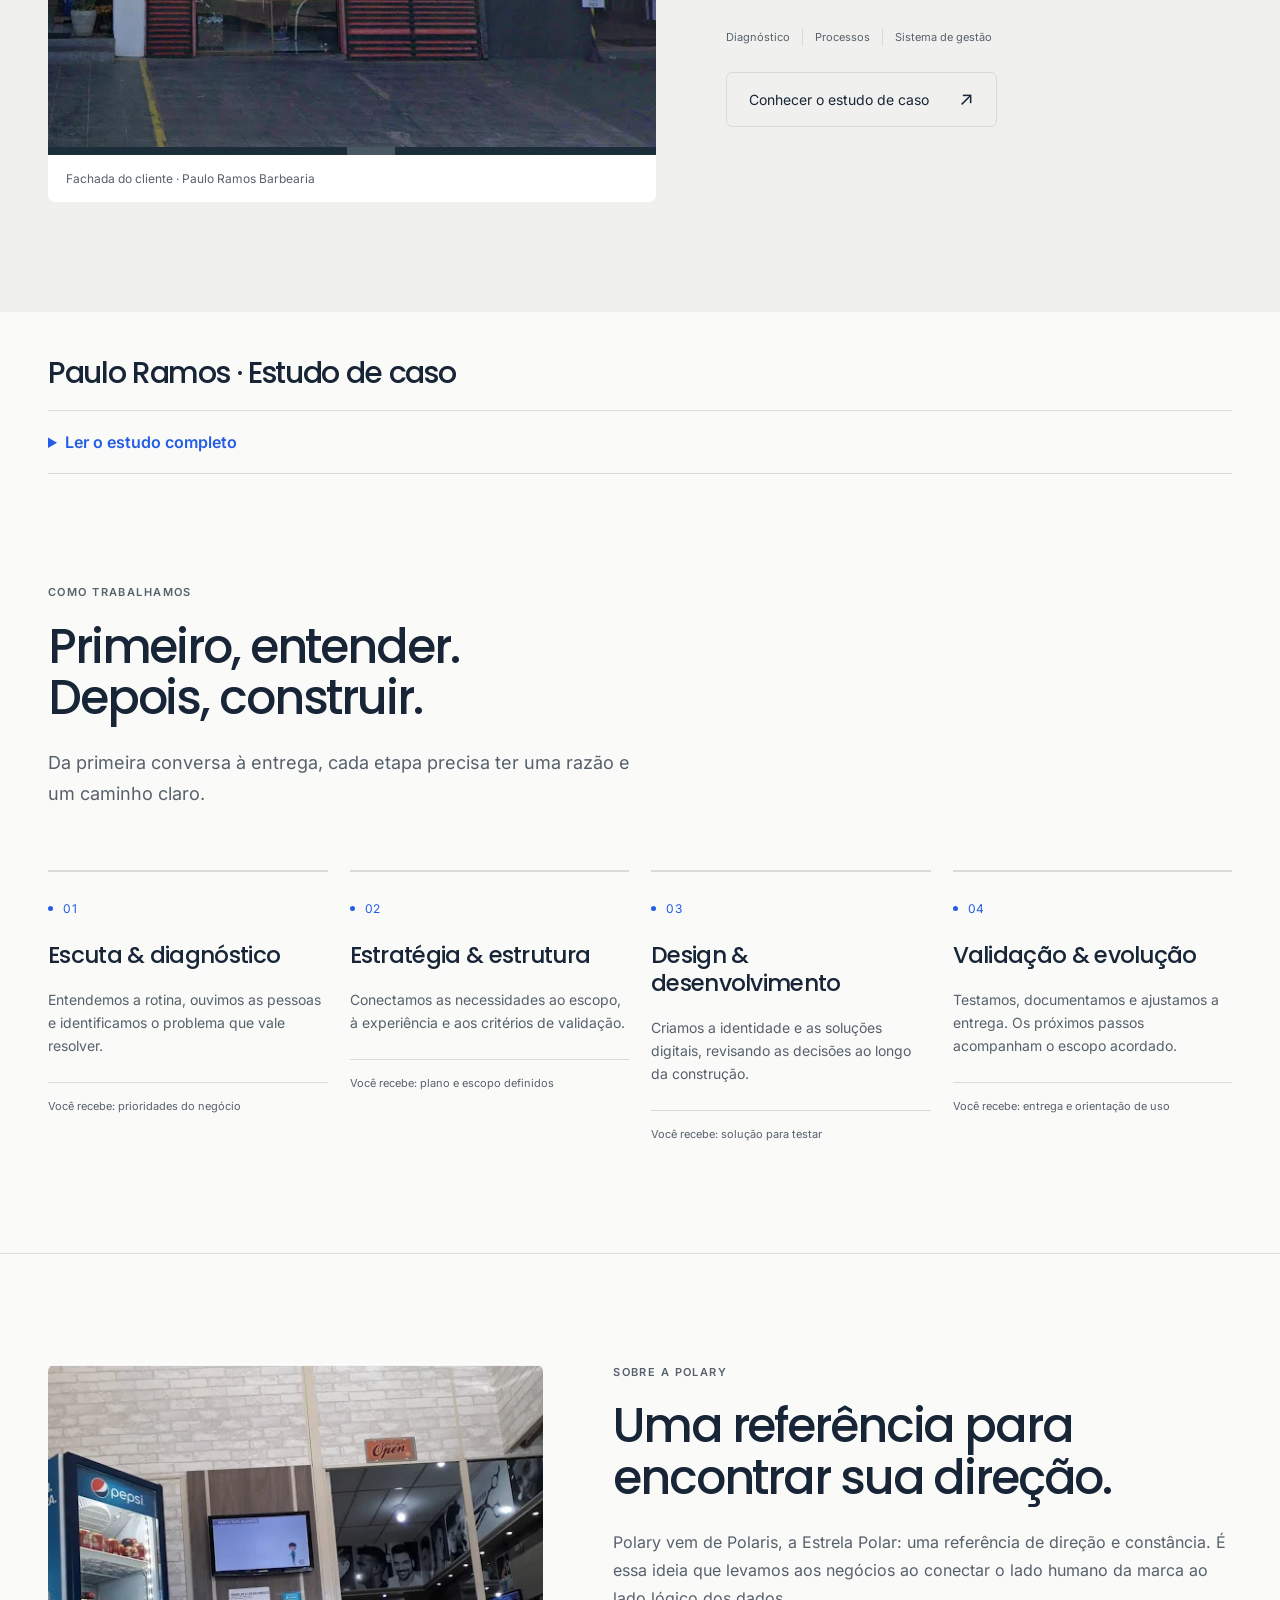
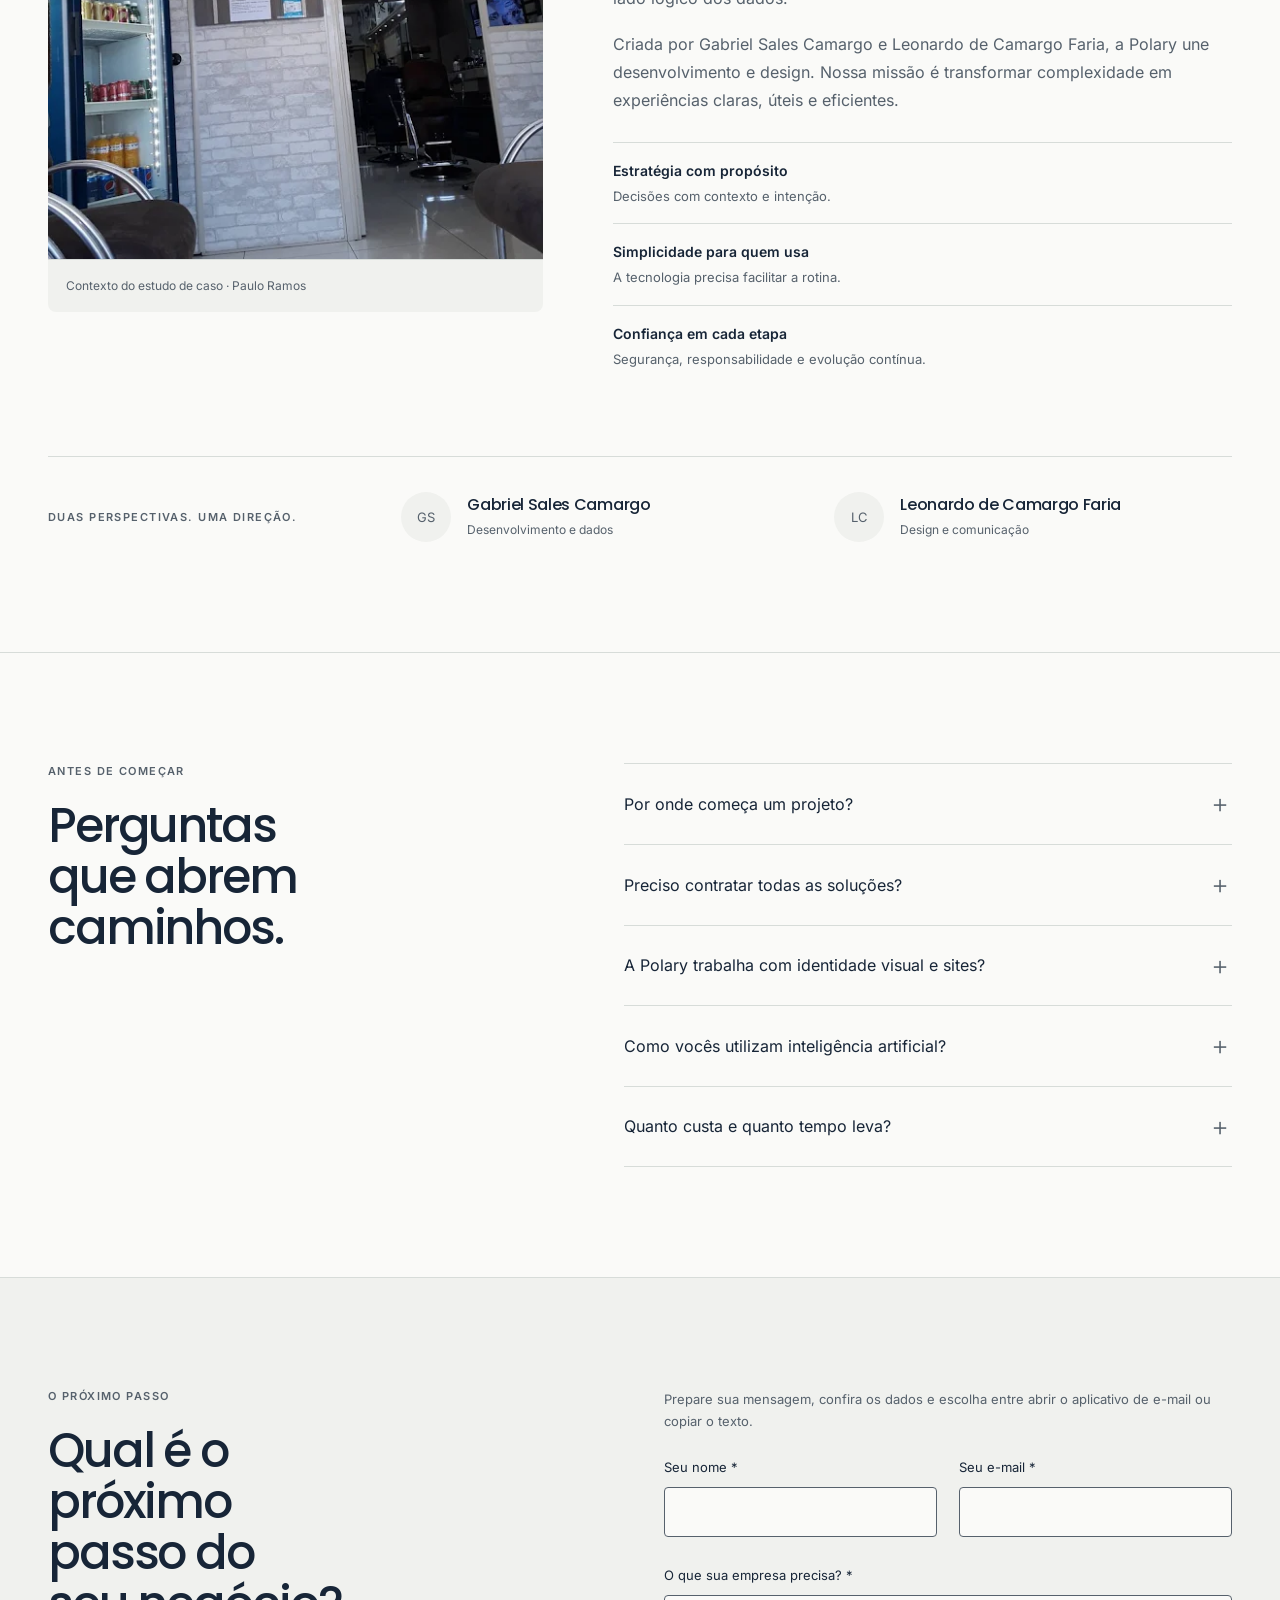
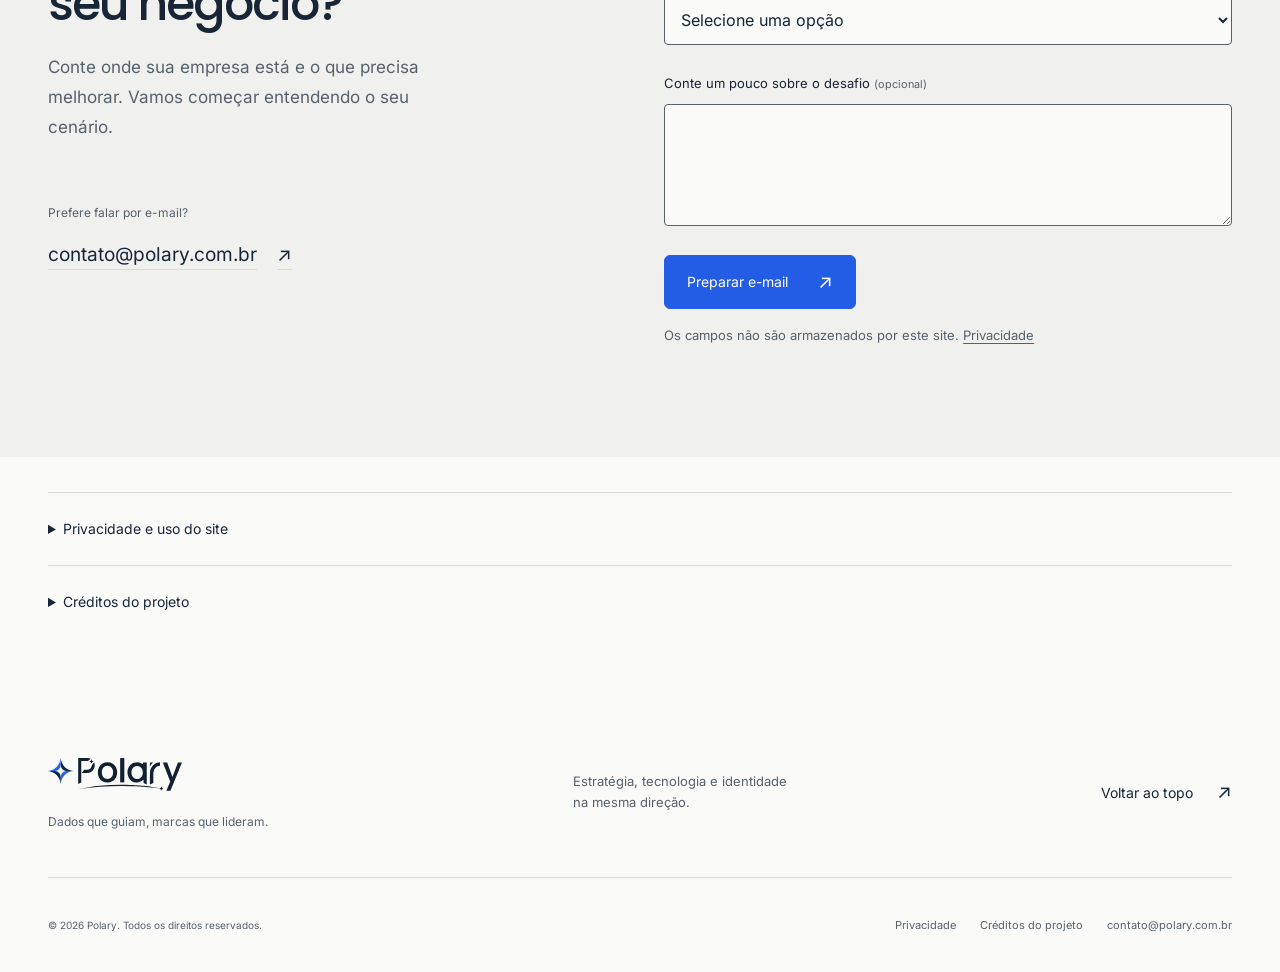
==== commit ca9fb870: "Recuperação e reconstrução" ====
--- a/index.html
+++ b/index.html
@@ -1,40 +1,3265 @@
 <!doctype html>
+<!--
+POLARY — ÍNDICE ÚNICO EDITÁVEL
+1. CSS no <style> acima do <body>.
+2. Conteúdo PT e EN separado por comentários.
+3. Fotos: fotos/negocio.png, fotos/fachada.png e fotos/ambiente.png.
+4. JavaScript no final. Sem build, templates, JSON externo ou instalação.
+-->
 <html lang="pt-BR">
 <head>
 <meta charset="utf-8">
 <meta name="viewport" content="width=device-width, initial-scale=1">
 <title>Polary — Dados que guiam, marcas que lideram</title>
-<meta name="description" content="Estratégia de marca, sistemas e gestão de dados. A Polary conecta identidade, tecnologia e processos para ajudar sua empresa a trabalhar e decidir melhor.">
+<meta name="description" content="Estratégia de marca, sistemas e gestão de dados. A Polary conecta identidade, tecnologia e processos para ajudar seu negócio a trabalhar e decidir melhor.">
+<meta name="color-scheme" content="light dark">
 <meta name="theme-color" content="#fafaf8">
-<meta name="color-scheme" content="light dark">
-<link rel="canonical" href="https://polary-tcc.github.io/polary/"><link rel="alternate" hreflang="pt-BR" href="https://polary-tcc.github.io/polary/"><link rel="alternate" hreflang="en" href="https://polary-tcc.github.io/polary/en/"><link rel="alternate" hreflang="x-default" href="https://polary-tcc.github.io/polary/">
+<link rel="icon" href="imagens/favicon.svg" type="image/svg+xml">
+<link rel="canonical" href="https://polary-tcc.github.io/polary/">
 <meta property="og:type" content="website">
 <meta property="og:title" content="Polary — Dados que guiam, marcas que lideram">
-<meta property="og:description" content="Estratégia de marca, sistemas e gestão de dados. A Polary conecta identidade, tecnologia e processos para ajudar sua empresa a trabalhar e decidir melhor.">
+<meta property="og:description" content="Estratégia, tecnologia e identidade na mesma direção.">
 <meta property="og:url" content="https://polary-tcc.github.io/polary/">
-<meta property="og:locale" content="pt_BR">
-<meta property="og:image" content="https://polary-tcc.github.io/polary/assets/images/site/social-card.png">
-<meta property="og:image:width" content="1200">
-<meta property="og:image:height" content="630">
-<meta property="og:image:alt" content="Polary — Dados que guiam, marcas que lideram">
-<meta name="twitter:card" content="summary_large_image">
-<link rel="icon" href="/polary/assets/images/site/favicon.svg" type="image/svg+xml">
-<link rel="apple-touch-icon" href="/polary/assets/images/site/apple-touch-icon.png">
-<link rel="manifest" href="/polary/site.webmanifest">
-<script src="/polary/assets/js/theme-init.js"></script>
-<link rel="stylesheet" href="/polary/assets/css/tokens.css">
-<link rel="stylesheet" href="/polary/assets/css/site.css">
-<link rel="stylesheet" href="/polary/assets/css/experience.css">
-<script src="/polary/assets/js/main.js" defer></script>
-<script type="application/ld+json">{"@context": "https://schema.org", "@type": "WebPage", "name": "Polary — Dados que guiam, marcas que lideram", "url": "https://polary-tcc.github.io/polary/", "inLanguage": "pt-BR", "isPartOf": {"@type": "WebSite", "name": "Polary", "url": "https://polary-tcc.github.io/polary/"}, "about": {"@type": "Organization", "name": "Polary", "url": "https://polary-tcc.github.io/polary/", "email": "contato@polary.com.br", "slogan": "Dados que guiam, marcas que lideram."}}</script>
+<meta property="og:image" content="https://polary-tcc.github.io/polary/fotos/fachada.png">
+<script>/* Tiny synchronous script prevents a wrong-theme flash before CSS paints. */
+(() => {
+  let saved;
+  try { saved = localStorage.getItem('polary-theme'); } catch (_) { /* Storage may be unavailable. */ }
+  const theme = ['light', 'dark'].includes(saved) ? saved : (matchMedia('(prefers-color-scheme: dark)').matches ? 'dark' : 'light');
+  document.documentElement.dataset.theme = theme;
+})();
+</script><style>
+/* Brand inherited from the supplied logos and existing site. */
+:root {
+  --bg:#fafaf8;
+  --surface:#f0f1ee;
+  --panel:#fff;
+  --text:#172537;
+  --muted:#56616c;
+  --line:#d7dcd9;
+  --accent:#245de5;
+  --accent-hover:#1948b9;
+  --accent-soft:#e8eefc;
+  --error:#b42318;
+  --focus:#245de5;
+  --header:#fafaf8;
+  --on-accent:#fff;
+  --radius:6px;
+  --wrap:1280px;
+  --s1:8px;
+  --s2:16px;
+  --s3:24px;
+  --s4:32px;
+  --s6:48px;
+  --s8:64px;
+  --s12:96px;
+  color-scheme:light
+}
+html[data-theme=dark] {
+  --bg:#0e141d;
+  --surface:#151e2a;
+  --panel:#192332;
+  --text:#f0f3f9;
+  --muted:#b0bdcf;
+  --line:#344256;
+  --accent:#9bb8ff;
+  --accent-hover:#bfd1ff;
+  --accent-soft:#1c3057;
+  --error:#ffb4ab;
+  --focus:#a9c2ff;
+  --header:#0e141d;
+  --on-accent:#101b30;
+  color-scheme:dark
+}
+/* 1. Foundation */
+*,*::before,*::after {
+  box-sizing:border-box
+}
+html {
+  scroll-behavior:smooth;
+  scroll-padding-top:110px;
+  -webkit-text-size-adjust:100%
+}
+body {
+  margin:0;
+  background:var(--bg);
+  color:var(--text);
+  font:400 16px/1.65 Arial,Helvetica,sans-serif;
+  -webkit-font-smoothing:antialiased
+}
+h1,h2,h3,p,figure,dl,dd {
+  margin:0
+}
+h1,h2,h3 {
+  font-weight:500;
+  line-height:1.08;
+  letter-spacing:-.045em;
+  text-wrap:balance
+}
+h1 {
+  font-size:clamp(48px,6.2vw,94px)
+}
+h2 {
+  font-size:clamp(34px,3.7vw,56px)
+}
+h3 {
+  font-size:28px
+}
+p {
+  color:var(--muted)
+}
+a {
+  color:inherit;
+  text-decoration:none
+}
+button,input,textarea,select {
+  font:inherit
+}
+button {
+  cursor:pointer
+}
+button:disabled {
+  cursor:default;
+  opacity:.5
+}
+img,svg {
+  display:block;
+  max-width:100%
+}
+img {
+  height:auto
+}
+ul,ol {
+  margin:0;
+  padding:0;
+  list-style:none
+}
+input,select,textarea {
+  min-width:0
+}
+button,a,input,select,textarea {
+  -webkit-tap-highlight-color:transparent
+}
+button {
+  color:inherit
+}
+a,button {
+  touch-action:manipulation
+}
+p,a,dd,h1,h2,h3 {
+  overflow-wrap:break-word
+}
+::selection {
+  background:var(--accent);
+  color:var(--on-accent)
+}
+:focus-visible {
+  outline:3px solid var(--focus);
+  outline-offset:5px
+}
+[hidden] {
+  display:none!important
+}
+.wrap {
+  width:min(var(--wrap),calc(100% - 96px));
+  margin-inline:auto
+}
+.wrap>* {
+  min-width:0
+}
+.section {
+  padding-block:110px
+}
+.eyebrow {
+  font-size:11px;
+  line-height:1.5;
+  font-weight:600;
+  text-transform:uppercase;
+  letter-spacing:.13em;
+  color:var(--muted)
+}
+.intro {
+  font-size:18px;
+  line-height:1.75;
+  max-width:62ch
+}
+.section-heading {
+  max-width:760px;
+  margin-bottom:52px
+}
+.section-heading h2 {
+  margin-top:20px
+}
+.section-heading>.intro {
+  margin-top:24px;
+  max-width:54ch
+}
+.actions {
+  display:flex;
+  flex-wrap:wrap;
+  gap:26px;
+  align-items:center
+}
+.button {
+  display:inline-flex;
+  align-items:center;
+  justify-content:center;
+  gap:30px;
+  min-height:50px;
+  border:1px solid var(--accent);
+  padding:13px 22px;
+  background:var(--accent);
+  color:var(--on-accent);
+  border-radius:var(--radius);
+  font-size:14px;
+  font-weight:500;
+  line-height:1.4;
+  transition:background .18s,transform .18s
+}
+.button:hover {
+  background:var(--accent-hover);
+  border-color:var(--accent-hover);
+  transform:translateY(-2px)
+}
+.button-outline {
+  background:transparent;
+  color:var(--text);
+  border-color:var(--line)
+}
+.button-outline:hover {
+  background:var(--surface);
+  border-color:var(--muted)
+}
+.text-link {
+  display:inline-flex;
+  align-items:center;
+  gap:24px;
+  min-height:44px;
+  padding:8px 0;
+  font-size:14px;
+  background:none;
+  border:0
+}
+.text-link:hover {
+  text-decoration:underline;
+  text-underline-offset:6px
+}
+.button span,.text-link span {
+  font-size:19px
+}
+.signal {
+  display:inline-block;
+  width:6px;
+  height:6px;
+  border-radius:50%;
+  background:var(--accent);
+  flex:none
+}
+.index {
+  font-size:12px;
+  letter-spacing:.05em;
+  color:var(--muted)
+}
+.sr-only {
+  position:absolute;
+  width:1px;
+  height:1px;
+  overflow:hidden;
+  clip-path:inset(50%);
+  white-space:nowrap
+}
+.skip-link {
+  position:fixed;
+  top:12px;
+  left:12px;
+  z-index:100;
+  background:var(--panel);
+  padding:12px 20px;
+  transform:translateY(-160%);
+  border:2px solid var(--accent)
+}
+.skip-link:focus {
+  transform:none
+}
+/* 2. Shared navigation */
+.site-header {
+  position:sticky;
+  top:0;
+  z-index:40;
+  background:var(--header);
+  border-bottom:1px solid var(--line)
+}
+.header-inner {
+  display:flex;
+  align-items:center;
+  gap:32px;
+  min-height:90px
+}
+.brand {
+  display:inline-flex;
+  align-items:center;
+  flex-shrink:0;
+  min-height:44px
+}
+.brand img {
+  width:134px;
+  height:auto
+}
+.logo-dark {
+  display:none
+}
+html[data-theme=dark] .logo-dark {
+  display:block
+}
+html[data-theme=dark] .logo-light {
+  display:none
+}
+.primary-nav {
+  display:flex;
+  gap:30px;
+  margin-left:auto;
+  font-size:13px
+}
+.primary-nav a {
+  padding-block:12px;
+  color:var(--muted)
+}
+.primary-nav a:hover,.primary-nav a[aria-current] {
+  color:var(--accent)
+}
+.tools {
+  display:flex;
+  align-items:center;
+  gap:18px
+}
+.languages {
+  display:flex;
+  font-size:11px;
+  gap:2px
+}
+.languages a {
+  display:grid;
+  place-content:center;
+  min-width:35px;
+  min-height:44px;
+  color:var(--muted)
+}
+.languages a[aria-current] {
+  color:var(--text);
+  font-weight:700
+}
+.theme-toggle {
+  border:0;
+  border-left:1px solid var(--line);
+  background:none;
+  width:44px;
+  height:44px;
+  padding:12px
+}
+.theme-toggle svg {
+  width:19px;
+  fill:none;
+  stroke:currentColor;
+  stroke-width:1.5
+}
+.header-cta {
+  min-height:42px;
+  font-size:12px;
+  padding:10px 16px;
+  gap:20px
+}
+.menu-toggle {
+  background:none;
+  border:1px solid var(--line);
+  border-radius:var(--radius);
+  min-height:44px;
+  padding:8px 12px;
+  align-items:center;
+  gap:10px
+}
+.menu-toggle[aria-expanded=true] span {
+  transform:rotate(45deg)
+}
+.mobile-nav {
+  display:none
+}
+body:not(.js-ready) .mobile-nav {
+  display:flex;
+  flex-wrap:wrap;
+  gap:20px;
+  padding-block:16px
+}
+body:not(.js-ready) .primary-nav {
+  display:none
+}
+/* 3. Opening direction */
+.hero {
+  padding-top:60px
+}
+.hero>.eyebrow {
+  display:flex;
+  gap:12px;
+  align-items:center
+}
+.hero-grid {
+  display:grid;
+  grid-template-columns:1.12fr 1fr;
+  gap:20px;
+  align-items:center;
+  padding-top:30px
+}
+.hero h1 {
+  letter-spacing:-.065em;
+  line-height:1.02
+}
+.hero h1 em {
+  font-style:normal;
+  color:var(--accent)
+}
+.hero-intro {
+  font-size:17px;
+  line-height:1.8;
+  max-width:45ch;
+  margin-top:28px;
+  color:var(--muted)
+}
+.hero .actions {
+  margin-top:30px
+}
+.direction {
+  position:relative;
+  min-width:0;
+  height:450px;
+  isolation:isolate
+}
+.orbital {
+  position:absolute;
+  width:360px;
+  height:360px;
+  left:50%;
+  top:47%;
+  transform:translate(-50%,-50%);
+  border-radius:50%;
+  background:radial-gradient(circle,var(--accent-soft),transparent 68%)
+}
+.orbit {
+  position:absolute;
+  inset:0;
+  border:1px solid var(--accent);
+  opacity:.4;
+  border-radius:50%
+}
+.orbit-two {
+  transform:rotate(-32deg) scaleX(.44)
+}
+.orbit-three {
+  transform:rotate(32deg) scaleX(.44)
+}
+.orbit-four {
+  transform:rotate(90deg) scaleX(.44)
+}
+.axis {
+  position:absolute;
+  background:var(--line);
+  z-index:-1
+}
+.axis-h {
+  height:1px;
+  width:125%;
+  left:-12.5%;
+  top:50%
+}
+.axis-v {
+  width:1px;
+  height:125%;
+  top:-12.5%;
+  left:50%
+}
+.north-star {
+  position:absolute;
+  inset:35%;
+  color:var(--accent)
+}
+.north-star svg {
+  width:100%;
+  height:100%
+}
+.orbit-point {
+  position:absolute;
+  width:8px;
+  height:8px;
+  background:var(--accent);
+  border:2px solid var(--bg);
+  border-radius:50%;
+  box-shadow:0 0 0 1px var(--accent)
+}
+.point-one {
+  top:7%;
+  left:23%
+}
+.point-two {
+  bottom:19%;
+  right:9%
+}
+.point-three {
+  bottom:6%;
+  left:23%
+}
+.direction-label {
+  position:absolute;
+  background:var(--bg);
+  padding:4px 9px;
+  font-size:11px;
+  letter-spacing:.04em
+}
+.label-one {
+  top:20%;
+  left:12%
+}
+.label-two {
+  right:0;
+  top:49%
+}
+.label-three {
+  bottom:20%;
+  left:12%
+}
+.direction-bottom {
+  position:absolute;
+  bottom:0;
+  left:0;
+  right:0;
+  text-align:center;
+  font-size:12px;
+  color:var(--muted);
+  letter-spacing:.04em
+}
+.hero-bottom {
+  display:flex;
+  justify-content:space-between;
+  gap:24px;
+  margin-top:58px;
+  padding-block:22px;
+  border-top:1px solid var(--line);
+  font-size:10px;
+  letter-spacing:.06em;
+  color:var(--muted)
+}
+.hero-bottom a {
+  display:flex;
+  gap:32px;
+  align-items:center;
+  min-height:44px
+}
+.hero-bottom>a span {
+  font-size:18px
+}
+/* 4. Editorial sections */
+.problem {
+  background:var(--surface);
+  margin-top:15px
+}
+.problem-grid {
+  display:grid;
+  grid-template-columns:1fr 2fr;
+  gap:70px
+}
+.problem-grid h2 {
+  max-width:22ch
+}
+.problem-grid .intro {
+  margin-top:30px;
+  max-width:57ch
+}
+.solution-row {
+  display:grid;
+  grid-template-columns:60px 1fr 1.05fr;
+  gap:34px;
+  padding-block:44px;
+  border-top:1px solid var(--line)
+}
+.solution-row .index {
+  padding-top:7px
+}
+.solution-row h3 {
+  font-size:30px
+}
+.solution-problem {
+  font-size:16px;
+  margin-top:16px;
+  max-width:31ch
+}
+.deliverables {
+  font-size:12px;
+  color:var(--muted);
+  display:grid;
+  gap:7px;
+  margin-top:25px
+}
+.deliverables li::before {
+  content:'↗';
+  color:var(--accent);
+  margin-right:10px
+}
+.solution-detail>p {
+  max-width:49ch
+}
+.solution-detail .benefit {
+  color:var(--text);
+  margin-top:20px;
+  font-weight:500
+}
+.solution-detail>.text-link {
+  margin-top:10px;
+  color:var(--accent)
+}
+.project-section {
+  background:var(--surface)
+}
+.project-section .section-heading {
+  max-width:690px
+}
+.project-grid {
+  display:grid;
+  grid-template-columns:1.2fr 1fr;
+  gap:70px;
+  align-items:center
+}
+.project-art {
+  position:relative;
+  background:#10223c;
+  color:#f5f1e8;
+  min-height:470px;
+  overflow:hidden;
+  padding:30px
+}
+.art-top {
+  display:flex;
+  justify-content:space-between;
+  font-size:11px;
+  letter-spacing:.18em
+}
+.art-top svg {
+  width:20px;
+  height:20px;
+  color:#c2d5ff
+}
+.art-title {
+  font-size:clamp(28px,3vw,40px);
+  line-height:1.13;
+  letter-spacing:-.04em;
+  margin-top:32px;
+  position:relative;
+  z-index:1
+}
+.art-title span {
+  color:#9cbcff
+}
+.art-orbits {
+  height:150px;
+  margin-block:20px;
+  display:grid;
+  place-content:center;
+  position:relative
+}
+.art-orbits i {
+  position:absolute;
+  inset:10px 6%;
+  border:1px solid #436185;
+  border-radius:50%
+}
+.art-orbits i:nth-child(2) {
+  inset:10px 23%;
+  transform:rotate(35deg)
+}
+.art-orbits i:nth-child(3) {
+  inset:10px 23%;
+  transform:rotate(-35deg)
+}
+.art-orbits b {
+  font-size:38px;
+  font-weight:400;
+  letter-spacing:-.08em;
+  position:relative
+}
+.art-flow {
+  display:flex;
+  justify-content:space-between;
+  gap:12px;
+  border-top:1px solid #436185;
+  padding-top:18px;
+  font-size:11px
+}
+.project-art figcaption {
+  font-size:10px;
+  color:#bac9df;
+  position:absolute;
+  bottom:16px;
+  left:30px
+}
+.project-copy h3 {
+  font-size:39px;
+  margin-top:15px
+}
+.status {
+  display:flex;
+  align-items:center;
+  gap:9px;
+  margin-top:22px;
+  font-size:12px;
+  color:var(--text)
+}
+.project-copy .intro {
+  font-size:17px;
+  margin-top:24px
+}
+.tags {
+  display:flex;
+  flex-wrap:wrap;
+  gap:12px;
+  margin-block:27px;
+  font-size:11px;
+  color:var(--muted)
+}
+.tags li+li {
+  border-left:1px solid var(--line);
+  padding-left:12px
+}
+.timeline {
+  display:grid;
+  grid-template-columns:repeat(4,1fr);
+  gap:28px;
+  margin-top:60px
+}
+.timeline li {
+  border-top:1px solid var(--line);
+  padding-top:20px
+}
+.timeline .index {
+  color:var(--accent)
+}
+.timeline h3 {
+  font-size:22px;
+  line-height:1.2;
+  margin-top:24px;
+  letter-spacing:-.03em
+}
+.timeline p {
+  font-size:14px;
+  margin-top:18px
+}
+.timeline small {
+  font-size:11px;
+  display:block;
+  margin-top:25px;
+  color:var(--muted);
+  border-top:1px solid var(--line);
+  padding-top:14px
+}
+.about-section {
+  border-block:1px solid var(--line)
+}
+.about-grid {
+  display:grid;
+  grid-template-columns:1fr 1.25fr;
+  gap:70px
+}
+.about-symbol {
+  display:flex;
+  align-items:center;
+  justify-content:center;
+  flex-direction:column;
+  gap:45px;
+  min-height:450px;
+  background:var(--accent-soft);
+  color:var(--accent)
+}
+.about-symbol svg {
+  width:175px;
+  transform:rotate(-12deg)
+}
+.about-symbol>span {
+  font-size:10px;
+  letter-spacing:.2em
+}
+.about-grid .section-heading {
+  margin-bottom:25px
+}
+.about-grid .intro {
+  font-size:16px
+}
+.about-grid .intro+.intro {
+  margin-top:18px
+}
+.values {
+  margin-top:28px
+}
+.values>div {
+  padding-block:16px;
+  border-top:1px solid var(--line)
+}
+.values dt {
+  font-size:14px;
+  color:var(--text)
+}
+.values dd {
+  font-size:13px;
+  color:var(--muted);
+  margin-top:4px
+}
+.team {
+  grid-column:1/-1;
+  display:grid;
+  grid-template-columns:.8fr 1fr 1fr;
+  gap:35px;
+  border-top:1px solid var(--line);
+  padding-top:35px;
+  align-items:center
+}
+.person {
+  display:flex;
+  gap:16px;
+  align-items:center
+}
+.monogram {
+  display:grid;
+  place-content:center;
+  flex:none;
+  width:50px;
+  height:50px;
+  background:var(--surface);
+  border-radius:50%;
+  font-size:13px;
+  color:var(--muted)
+}
+.person h3 {
+  font-size:16px;
+  line-height:1.3;
+  letter-spacing:-.02em
+}
+.person p {
+  font-size:12px;
+  margin-top:5px
+}
+.faq-grid {
+  display:grid;
+  grid-template-columns:1fr 1.25fr;
+  gap:90px
+}
+.faq-grid .section-heading {
+  margin-bottom:0
+}
+.faq-grid h2 {
+  max-width:13ch
+}
+.faq-list details {
+  border-top:1px solid var(--line)
+}
+.faq-list details:last-child {
+  border-bottom:1px solid var(--line)
+}
+.faq-list summary {
+  display:flex;
+  justify-content:space-between;
+  gap:25px;
+  align-items:center;
+  cursor:pointer;
+  list-style:none;
+  font-size:16px;
+  padding-block:23px;
+  line-height:1.4
+}
+.faq-list summary::-webkit-details-marker {
+  display:none
+}
+.faq-list summary span {
+  font-size:24px;
+  font-weight:400;
+  color:var(--muted)
+}
+.faq-list details[open] summary span {
+  transform:rotate(45deg)
+}
+.faq-list details p {
+  font-size:15px;
+  line-height:1.75;
+  padding:0 35px 25px 0
+}
+/* 5. Contact and feedback */
+.contact-section {
+  background:var(--surface)
+}
+.contact-grid {
+  display:grid;
+  grid-template-columns:1fr 1.1fr;
+  gap:100px
+}
+.contact-grid h2 {
+  max-width:12ch
+}
+.contact-grid .section-heading>.intro {
+  font-size:17px;
+  max-width:35ch
+}
+.direct-contact {
+  margin-top:60px
+}
+.direct-contact p {
+  font-size:12px;
+  margin-bottom:10px
+}
+.direct-contact>a {
+  display:inline-flex;
+  align-items:center;
+  min-height:44px;
+  gap:20px;
+  font-size:19px;
+  word-break:break-word
+}
+.form-note {
+  font-size:12px;
+  line-height:1.7
+}
+.form-note a {
+  text-decoration:underline;
+  text-underline-offset:3px
+}
+.form-row {
+  display:grid;
+  grid-template-columns:1fr 1fr;
+  gap:22px
+}
+.field {
+  margin-top:24px;
+  display:flex;
+  flex-direction:column
+}
+.field label {
+  font-size:12px;
+  margin-bottom:9px;
+  color:var(--text)
+}
+.field label small {
+  color:var(--muted)
+}
+input,select,textarea {
+  border:1px solid var(--muted);
+  border-radius:4px;
+  background:var(--bg);
+  color:var(--text);
+  width:100%;
+  padding:12px;
+  line-height:1.5
+}
+select {
+  min-height:50px
+}
+textarea {
+  resize:vertical;
+  min-height:120px
+}
+input:hover,textarea:hover,select:hover {
+  border-color:var(--text)
+}
+[aria-invalid=true] {
+  border-color:var(--error)
+}
+.field-error {
+  font-size:12px;
+  line-height:1.5;
+  color:var(--error);
+  min-height:0;
+  margin-top:4px
+}
+.field-error:not(:empty) {
+  margin-bottom:0
+}
+form .actions {
+  margin-block:25px 15px;
+  gap:20px
+}
+.form-status {
+  font-size:13px;
+  color:var(--text);
+  margin-block:14px;
+  white-space:pre-wrap
+}
+.form-status.is-error {
+  color:var(--error)
+}
+.copy-button {
+  font-size:12px
+}
+.site-footer {
+  padding-top:50px
+}
+.footer-top {
+  display:flex;
+  align-items:center;
+  justify-content:space-between;
+  gap:40px;
+  padding-bottom:45px
+}
+.footer-top>div>p {
+  font-size:12px;
+  margin-top:14px
+}
+.footer-top>p {
+  font-size:13px;
+  max-width:28ch
+}
+.footer-bottom {
+  border-top:1px solid var(--line);
+  padding-block:25px;
+  display:flex;
+  justify-content:space-between;
+  align-items:center;
+  gap:24px;
+  color:var(--muted)
+}
+.footer-bottom small {
+  font-size:10px
+}
+.footer-bottom nav {
+  display:flex;
+  flex-wrap:wrap;
+  gap:24px;
+  font-size:11px
+}
+.footer-bottom nav a {
+  min-height:44px;
+  display:flex;
+  align-items:center
+}
+.footer-bottom a:hover {
+  color:var(--accent)
+}
+/* 6. Case study and supporting routes */
+.case-hero {
+  padding-block:55px 65px
+}
+.case-hero>.eyebrow {
+  margin-block:45px 22px
+}
+.case-hero h1 {
+  max-width:16ch;
+  font-size:clamp(44px,6.4vw,88px)
+}
+.case-hero .hero-intro {
+  max-width:62ch
+}
+.case-facts {
+  display:grid;
+  grid-template-columns:repeat(4,1fr);
+  gap:25px;
+  border-top:1px solid var(--line);
+  margin-top:50px;
+  padding-top:25px
+}
+.case-facts dt {
+  font-size:11px;
+  text-transform:uppercase;
+  letter-spacing:.09em;
+  color:var(--muted)
+}
+.case-facts dd {
+  font-size:14px;
+  margin-top:12px
+}
+.case-hero+.wrap>.project-art {
+  padding:45px 55px;
+  min-height:480px
+}
+.case-hero+.wrap .art-title {
+  font-size:48px
+}
+.case-hero+.wrap .art-orbits {
+  position:absolute;
+  right:8%;
+  top:80px;
+  width:40%;
+  height:220px
+}
+.case-hero+.wrap .art-flow {
+  position:absolute;
+  bottom:70px;
+  left:55px;
+  right:55px
+}
+.case-hero+.wrap figcaption {
+  left:55px
+}
+.story-row {
+  display:grid;
+  grid-template-columns:1fr 2fr;
+  gap:70px;
+  padding-block:75px;
+  border-bottom:1px solid var(--line)
+}
+.story-row h2 {
+  font-size:38px;
+  max-width:22ch
+}
+.story-row .intro {
+  margin-top:25px
+}
+.scope-grid {
+  display:grid;
+  grid-template-columns:repeat(2,1fr);
+  gap:35px 60px
+}
+.scope-grid article {
+  padding-top:25px;
+  border-top:1px solid var(--line)
+}
+.scope-grid h3 {
+  font-size:24px
+}
+.scope-grid p {
+  margin-top:20px
+}
+.table-scroll {
+  overflow-x:auto
+}
+table {
+  border-collapse:collapse;
+  width:100%;
+  font-size:15px
+}
+th,td {
+  text-align:left;
+  padding:22px 20px 22px 0;
+  vertical-align:top;
+  border-bottom:1px solid var(--line);
+  width:50%
+}
+th {
+  font-weight:500
+}
+td {
+  color:var(--muted)
+}
+.source-note {
+  max-width:80ch;
+  margin-top:40px
+}
+.source-note h3 {
+  font-size:20px;
+  margin-bottom:15px
+}
+.source-note p {
+  font-size:14px
+}
+.case-cta {
+  max-width:850px;
+  text-align:center
+}
+.case-cta .intro {
+  margin:25px auto
+}
+.case-cta .button {
+  margin-top:15px
+}
+.prose {
+  max-width:850px;
+  min-height:65vh
+}
+.prose h1 {
+  font-size:clamp(44px,5vw,68px);
+  margin-block:24px
+}
+.prose section {
+  margin-top:50px;
+  padding-top:30px;
+  border-top:1px solid var(--line)
+}
+.prose section h2 {
+  font-size:28px;
+  margin-bottom:20px
+}
+.prose p+p {
+  margin-top:20px
+}
+.error-page {
+  min-height:70vh
+}
+.error-page h1 {
+  max-width:14ch;
+  margin-block:25px
+}
+.error-page .button {
+  margin-top:30px
+}
+/* 7. Reflow and user preferences */
+@media(min-width:1700px) {
+  .hero-grid {
+    gap:70px
+  }
+  .hero {
+    padding-top:85px
+  }
+  .hero-bottom {
+    margin-top:80px
+  }
+}
+@media(max-width:1150px) {
+  .wrap {
+    width:calc(100% - 64px)
+  }
+  .primary-nav {
+    gap:20px
+  }
+  .header-inner {
+    gap:20px
+  }
+  .header-cta {
+    display:none
+  }
+  .hero h1 {
+    font-size:76px
+  }
+  .orbital {
+    width:300px;
+    height:300px
+  }
+  .direction {
+    height:400px
+  }
+  .contact-grid {
+    gap:55px
+  }
+  .project-grid {
+    gap:40px
+  }
+  .team {
+    grid-template-columns:1fr 1fr
+  }
+  .team>.eyebrow {
+    grid-column:1/-1
+  }
+  .timeline {
+    gap:20px
+  }
+  .timeline h3 {
+    font-size:20px
+  }
+}
+@media(max-width:850px) {
+  .wrap {
+    width:calc(100% - 48px)
+  }
+  .header-inner {
+    min-height:76px
+  }
+  .primary-nav {
+    display:none
+  }
+  .tools {
+    margin-left:auto;
+    gap:10px
+  }
+  .menu-toggle:not([hidden]) {
+    display:flex
+  }
+  .mobile-nav:not([hidden]) {
+    display:grid;
+    gap:4px;
+    padding-block:18px
+  }
+  .mobile-nav>a {
+    display:flex;
+    align-items:center;
+    min-height:48px;
+    border-bottom:1px solid var(--line);
+    font-size:16px
+  }
+  .hero {
+    padding-top:40px
+  }
+  .hero-grid {
+    grid-template-columns:1.2fr 1fr;
+    gap:0
+  }
+  .hero h1 {
+    font-size:61px
+  }
+  .hero-intro {
+    font-size:16px
+  }
+  .hero .actions {
+    gap:12px
+  }
+  .direction {
+    height:340px
+  }
+  .orbital {
+    width:240px;
+    height:240px
+  }
+  .label-one {
+    left:5%;
+    top:20%
+  }
+  .label-two {
+    right:-6%
+  }
+  .label-three {
+    left:3%
+  }
+  .hero-bottom {
+    margin-top:40px
+  }
+  .hero-bottom>span {
+    display:none
+  }
+  .hero-bottom>a {
+    justify-content:space-between;
+    width:100%
+  }
+  .section {
+    padding-block:80px
+  }
+  .problem-grid,.story-row {
+    grid-template-columns:1fr;
+    gap:25px
+  }
+  .problem-grid h2 {
+    max-width:24ch
+  }
+  .solution-row {
+    grid-template-columns:35px 1fr;
+    gap:20px
+  }
+  .solution-detail {
+    grid-column:2
+  }
+  .solution-detail>p {
+    max-width:100%
+  }
+  .project-grid {
+    grid-template-columns:1fr;
+    gap:38px
+  }
+  .project-copy {
+    max-width:620px
+  }
+  .project-art {
+    min-height:450px
+  }
+  .timeline {
+    grid-template-columns:1fr 1fr;
+    gap:35px
+  }
+  .about-grid {
+    gap:40px;
+    grid-template-columns:.75fr 1fr
+  }
+  .about-symbol {
+    min-height:350px
+  }
+  .about-symbol svg {
+    width:120px
+  }
+  .faq-grid {
+    gap:40px;
+    grid-template-columns:1fr 1.3fr
+  }
+  .contact-grid {
+    grid-template-columns:1fr;
+    gap:45px
+  }
+  .direct-contact {
+    margin-top:30px
+  }
+  .contact-grid .section-heading {
+    margin-bottom:25px
+  }
+  .contact-grid h2 {
+    max-width:18ch
+  }
+  .footer-top {
+    flex-wrap:wrap;
+    gap:25px
+  }
+  .footer-bottom {
+    align-items:flex-start;
+    flex-direction:column;
+    gap:5px
+  }
+  .case-facts {
+    grid-template-columns:repeat(2,1fr);
+    gap:25px
+  }
+  .case-hero+.wrap .art-orbits {
+    opacity:.4;
+    right:5%
+  }
+  .case-hero+.wrap .art-title {
+    position:relative;
+    z-index:2
+  }
+  .story-row {
+    padding-block:50px
+  }
+}
+@media(max-width:600px) {
+  .wrap {
+    width:calc(100% - 40px)
+  }
+  .brand img {
+    width:106px
+  }
+  .header-inner {
+    gap:8px;
+    min-height:72px
+  }
+  .tools {
+    gap:3px
+  }
+  .languages a {
+    min-width:30px
+  }
+  .theme-toggle {
+    border:0
+  }
+  .menu-toggle {
+    padding:6px 9px;
+    font-size:12px
+  }
+  .hero>.eyebrow {
+    font-size:9px
+  }
+  .hero-grid {
+    grid-template-columns:1fr;
+    padding-top:24px
+  }
+  .hero h1 {
+    font-size:clamp(49px,11vw,66px);
+    max-width:12ch
+  }
+  .hero-intro {
+    max-width:37ch;
+    margin-top:23px
+  }
+  .hero .actions {
+    gap:20px
+  }
+  .hero .button {
+    font-size:13px;
+    gap:20px
+  }
+  .direction {
+    height:305px;
+    max-width:390px;
+    width:100%;
+    margin:35px auto 0
+  }
+  .orbital {
+    width:240px;
+    height:240px;
+    top:45%
+  }
+  .label-one {
+    left:7%;
+    top:17%
+  }
+  .label-two {
+    right:0;
+    top:44%
+  }
+  .label-three {
+    left:8%;
+    bottom:23%
+  }
+  .direction-label {
+    font-size:10px
+  }
+  .direction-bottom {
+    bottom:0;
+    font-size:11px
+  }
+  .hero-bottom {
+    margin-top:20px;
+    padding-block:16px;
+    font-size:10px
+  }
+  .section {
+    padding-block:65px
+  }
+  h2 {
+    font-size:36px
+  }
+  .intro {
+    font-size:16px
+  }
+  .section-heading {
+    margin-bottom:35px
+  }
+  .section-heading>.intro {
+    font-size:16px
+  }
+  .problem-grid {
+    gap:20px
+  }
+  .problem-grid .intro {
+    margin-top:24px
+  }
+  .solution-row {
+    padding-block:30px;
+    gap:14px;
+    grid-template-columns:25px 1fr
+  }
+  .solution-row h3 {
+    font-size:26px
+  }
+  .solution-problem {
+    font-size:15px
+  }
+  .solution-detail {
+    font-size:15px
+  }
+  .deliverables {
+    font-size:11px
+  }
+  .project-art {
+    min-height:420px;
+    padding:24px
+  }
+  .art-title {
+    font-size:32px
+  }
+  .art-orbits {
+    height:135px
+  }
+  .project-art figcaption {
+    font-size:9px;
+    left:24px
+  }
+  .art-flow {
+    font-size:10px
+  }
+  .project-copy h3 {
+    font-size:32px
+  }
+  .project-copy .intro {
+    font-size:16px
+  }
+  .timeline {
+    grid-template-columns:1fr;
+    gap:28px;
+    margin-top:35px
+  }
+  .timeline li {
+    position:relative;
+    padding:22px 0 0 40px
+  }
+  .timeline .index {
+    position:absolute;
+    left:0;
+    top:24px
+  }
+  .timeline h3 {
+    font-size:23px;
+    margin-top:0
+  }
+  .timeline p {
+    font-size:15px;
+    margin-top:14px
+  }
+  .timeline small {
+    border-top:0;
+    padding-top:0;
+    margin-top:18px
+  }
+  .about-grid {
+    grid-template-columns:1fr;
+    gap:30px
+  }
+  .about-symbol {
+    min-height:260px;
+    gap:30px
+  }
+  .about-symbol svg {
+    width:110px
+  }
+  .team {
+    grid-template-columns:1fr;
+    gap:25px;
+    padding-top:25px
+  }
+  .team>.eyebrow {
+    grid-column:auto
+  }
+  .person h3 {
+    font-size:16px
+  }
+  .faq-grid {
+    grid-template-columns:1fr;
+    gap:30px
+  }
+  .faq-grid h2 {
+    max-width:15ch
+  }
+  .faq-list summary {
+    font-size:15px
+  }
+  .faq-list details p {
+    font-size:14px
+  }
+  .form-row {
+    grid-template-columns:1fr;
+    gap:0
+  }
+  .contact-grid {
+    gap:35px
+  }
+  .direct-contact>a {
+    font-size:17px
+  }
+  .contact-grid .section-heading>.intro {
+    font-size:16px
+  }
+  .footer-top {
+    display:block;
+    padding-bottom:28px
+  }
+  .footer-top>p {
+    margin-top:25px;
+    max-width:34ch
+  }
+  .footer-top>.text-link {
+    margin-top:15px
+  }
+  .footer-bottom nav {
+    gap:8px 20px
+  }
+  .case-hero {
+    padding-block:35px 45px
+  }
+  .case-hero>.eyebrow {
+    font-size:10px;
+    margin-top:30px
+  }
+  .case-hero h1 {
+    font-size:48px
+  }
+  .case-facts {
+    gap:22px
+  }
+  .case-facts dd {
+    font-size:12px
+  }
+  .case-hero+.wrap>.project-art {
+    min-height:430px;
+    padding:25px
+  }
+  .case-hero+.wrap .art-title {
+    font-size:36px
+  }
+  .case-hero+.wrap .art-orbits {
+    width:85%;
+    height:140px;
+    top:190px;
+    right:7%;
+    opacity:1
+  }
+  .case-hero+.wrap .art-flow {
+    left:25px;
+    right:25px;
+    bottom:60px
+  }
+  .case-hero+.wrap figcaption {
+    left:25px;
+    bottom:18px
+  }
+  .story-row h2 {
+    font-size:32px
+  }
+  .scope-grid {
+    grid-template-columns:1fr;
+    gap:30px
+  }
+  .scope-grid h3 {
+    font-size:23px
+  }
+  .scope-grid p {
+    font-size:15px
+  }
+  td,th {
+    font-size:13px;
+    padding:18px 15px 18px 0
+  }
+  .prose h1 {
+    font-size:43px
+  }
+  .prose section h2 {
+    font-size:26px
+  }
+  .prose section p {
+    font-size:15px
+  }
+}
+@media(prefers-reduced-motion:reduce) {
+  html {
+    scroll-behavior:auto
+  }
+  *,*::before,*::after {
+    animation:none!important;
+    transition:none!important;
+    scroll-behavior:auto!important
+  }
+}
+@media(forced-colors:active) {
+  .signal,.orbit-point {
+    background:CanvasText
+  }
+  .button {
+    border:1px solid ButtonText
+  }
+  .orbit {
+    border-color:CanvasText
+  }
+  .north-star {
+    color:CanvasText
+  }
+}
+@media print {
+  .site-header,.site-footer,.direction,.actions,form {
+    display:none
+  }
+  .wrap {
+    width:100%
+  }
+  .section {
+    padding-block:25px
+  }
+  body {
+    background:#fff;
+    color:#000
+  }
+  .project-art {
+    break-inside:avoid
+  }
+  .hero-grid {
+    display:block
+  }
+}
+/* Header controls must not collapse at narrow widths. */
+.theme-toggle {
+  flex:none
+}
+@media(max-width:360px) {
+  .brand img {
+    width:88px
+  }
+  .header-inner {
+    gap:6px
+  }
+  .tools {
+    gap:0
+  }
+  .languages a {
+    min-width:28px
+  }
+  .theme-toggle {
+    width:40px;
+    padding:10px
+  }
+  .menu-toggle {
+    padding:6px 8px
+  }
+}
+/* Polary 2.1 — editorial composition and a meaningful, interactive direction map. */
+.hero {
+  padding-top:54px
+}
+.hero-grid {
+  grid-template-columns:1.07fr 1fr;
+  gap:54px;
+  padding-top:32px
+}
+.hero h1 {
+  font-size:clamp(55px,5.6vw,82px);
+  letter-spacing:-.065em;
+  line-height:1.04
+}
+.hero-intro {
+  font-size:17px;
+  line-height:1.8;
+  max-width:43ch
+}
+.hero .actions {
+  margin-top:32px
+}
+.hero-bottom {
+  margin-top:45px
+}
+.hero-copy {
+  padding-block:15px 22px
+}
+.direction-board {
+  --board:#101c30;
+  --board-ink:#eaf1ff;
+  --board-muted:#afc1df;
+  --board-line:#3f5b87;
+  background:var(--board);
+  color:var(--board-ink);
+  border-radius:12px;
+  padding:24px 26px 22px;
+  position:relative;
+  min-width:0;
+  box-shadow:0 20px 55px #0c254010;
+  isolation:isolate
+}
+.board-top {
+  display:flex;
+  align-items:center;
+  justify-content:space-between;
+  gap:16px;
+  color:var(--board-muted);
+  font-size:9px;
+  letter-spacing:.13em
+}
+.board-top>span:last-child {
+  font-size:18px
+}
+.board-copy {
+  margin-top:24px
+}
+.board-copy p {
+  color:var(--board-ink);
+  font-size:32px;
+  line-height:1.1;
+  letter-spacing:-.04em
+}
+.board-copy>span {
+  display:block;
+  color:var(--board-muted);
+  font-size:14px;
+  margin-top:8px
+}
+.constellation {
+  position:relative;
+  height:275px;
+  margin:5px -10px 0;
+  min-width:0;
+  color:#88acff
+}
+.constellation>svg {
+  width:100%;
+  height:100%;
+  overflow:visible
+}
+.constellation-grid {
+  opacity:.22;
+  stroke-width:1
+}
+.constellation-paths {
+  stroke-width:1.2
+}
+.board-star {
+  position:absolute;
+  top:43%;
+  left:50%;
+  width:66px;
+  height:66px;
+  transform:translate(-50%,-50%);
+  color:#79a4ff;
+  filter:drop-shadow(0 0 24px #427efe75)
+}
+.board-star svg {
+  width:100%;
+  height:100%
+}
+.connection {
+  position:absolute;
+  display:flex;
+  align-items:center;
+  gap:8px;
+  min-height:44px;
+  background:#15243e;
+  color:#c2d1eb;
+  border:1px solid #425779;
+  border-radius:5px;
+  padding:6px 10px;
+  font-size:11px;
+  transition:background .2s,border-color .2s,transform .2s
+}
+.connection:hover,.connection[aria-pressed=true] {
+  border-color:#92b4ff;
+  background:#284d91;
+  color:white
+}
+.connection:hover {
+  transform:translateY(-2px)
+}
+.connection-0 {
+  left:1%;
+  top:15%
+}
+.connection-1 {
+  right:0;
+  top:19%
+}
+.connection-2 {
+  left:50%;
+  bottom:13%;
+  transform:translateX(-50%)
+}
+.connection-2:hover {
+  transform:translate(-50%,-2px)
+}
+.node-mark {
+  font-size:9px;
+  opacity:.8
+}
+.board-pill {
+  position:absolute;
+  left:50%;
+  top:61%;
+  transform:translateX(-50%);
+  font-size:10px;
+  white-space:nowrap;
+  color:#b6c9ed;
+  letter-spacing:.025em
+}
+.board-bottom {
+  border-top:1px solid #354764;
+  padding-top:16px
+}
+.board-bottom .eyebrow {
+  color:var(--board-muted);
+  font-size:9px
+}
+.board-bottom #direction-explanation {
+  color:var(--board-ink);
+  font-size:13px;
+  line-height:1.6;
+  min-height:43px;
+  margin-top:8px;
+  max-width:48ch
+}
+.direction-board[data-active="1"] .board-star {
+  color:#aac4ff
+}
+.direction-board[data-active="2"] .constellation-paths {
+  stroke:#b6ccff
+}
+.problem {
+  margin-top:12px
+}
+.problem-grid h2 {
+  font-size:clamp(34px,3.3vw,49px)
+}
+.solution-row {
+  position:relative;
+  transition:background .2s
+}
+.solution-row h3 {
+  font-size:clamp(26px,2.5vw,34px)
+}
+.solution-row .index {
+  color:var(--accent)
+}
+.solution-row:focus-within {
+  background:var(--surface)
+}
+.solution-detail .text-link {
+  gap:16px
+}
+.project-art {
+  border-radius:10px;
+  background:#101c30
+}
+.project-copy .eyebrow {
+  font-size:10px
+}
+.project-copy .tags {
+  margin-block:26px
+}
+.timeline {
+  gap:22px
+}
+.timeline li {
+  border-top:2px solid var(--line)
+}
+.timeline .index {
+  display:inline-flex;
+  align-items:center;
+  gap:10px
+}
+.timeline .index::before {
+  content:'';
+  width:5px;
+  height:5px;
+  background:var(--accent);
+  border-radius:50%
+}
+.timeline li:hover {
+  border-color:var(--accent)
+}
+.timeline h3 {
+  font-size:23px
+}
+.about-symbol {
+  border-radius:10px;
+  background:var(--surface);
+  position:relative;
+  overflow:hidden
+}
+.about-symbol::before,.about-symbol::after {
+  content:'';
+  position:absolute;
+  inset:15%;
+  border:1px solid var(--line);
+  border-radius:50%;
+  transform:rotate(-25deg) scaleX(.7)
+}
+.about-symbol::after {
+  transform:rotate(25deg) scaleX(.7)
+}
+.about-symbol svg {
+  position:relative;
+  z-index:1
+}
+.values dt {
+  font-weight:600
+}
+.faq-list summary:hover {
+  color:var(--accent)
+}
+.direct-contact>a {
+  text-decoration:underline;
+  text-decoration-color:var(--line);
+  text-underline-offset:8px
+}
+.field label {
+  font-size:13px
+}
+.field-error {
+  min-height:0
+}
+.form-note {
+  font-size:13px
+}
+.contact-section {
+  border-top:1px solid var(--line)
+}
+/* Gentle entrance only; no perpetual animation or content hidden pending JavaScript. */
+@media(prefers-reduced-motion:no-preference) {
+  .hero-copy,.direction-board {
+    animation:polary-enter .55s ease-out both
+  }
+  .direction-board {
+    animation-delay:.08s
+  }
+  @keyframes polary-enter {
+    from {
+      opacity:.4;
+      transform:translateY(12px)
+    }
+    to {
+      opacity:1;
+      transform:translateY(0)
+    }
+  }
+}
+@media(max-width:1150px) {
+  .hero-grid {
+    gap:30px
+  }
+  .hero h1 {
+    font-size:66px
+  }
+  .direction-board {
+    padding:22px
+  }
+  .board-copy p {
+    font-size:28px
+  }
+  .constellation {
+    height:250px
+  }
+  .timeline h3 {
+    font-size:21px
+  }
+}
+@media(max-width:850px) {
+  .hero-grid {
+    grid-template-columns:1fr;
+    gap:35px
+  }
+  .hero-copy {
+    max-width:650px;
+    padding-bottom:0
+  }
+  .hero h1 {
+    font-size:clamp(60px,8.8vw,80px)
+  }
+  .hero-intro {
+    max-width:53ch
+  }
+  .direction-board {
+    max-width:650px;
+    width:100%;
+    justify-self:center;
+    padding:28px
+  }
+  .board-copy p {
+    font-size:34px
+  }
+  .constellation {
+    height:310px
+  }
+  .board-bottom #direction-explanation {
+    min-height:0;
+    max-width:65ch
+  }
+  .connection-0 {
+    left:4%;
+    top:15%
+  }
+  .connection-1 {
+    right:4%;
+    top:18%
+  }
+  .board-star {
+    width:78px;
+    height:78px
+  }
+  .board-pill {
+    top:62%
+  }
+  .timeline h3 {
+    font-size:23px
+  }
+}
+@media(max-width:600px) {
+  .hero {
+    padding-top:35px
+  }
+  .hero-grid {
+    padding-top:20px;
+    gap:32px
+  }
+  .hero h1 {
+    font-size:clamp(47px,10.5vw,65px)
+  }
+  .hero-intro {
+    font-size:16px;
+    line-height:1.7
+  }
+  .hero .actions {
+    gap:10px 22px
+  }
+  .hero .button {
+    padding-inline:18px;
+    min-height:50px
+  }
+  .direction-board {
+    padding:20px 16px 18px;
+    border-radius:9px
+  }
+  .board-top {
+    font-size:8px;
+    letter-spacing:.1em
+  }
+  .board-copy {
+    margin-top:18px
+  }
+  .board-copy p {
+    font-size:28px
+  }
+  .board-copy>span {
+    font-size:12px
+  }
+  .constellation {
+    height:230px;
+    margin-inline:-5px
+  }
+  .connection {
+    padding:5px 8px;
+    font-size:10px;
+    gap:6px
+  }
+  .connection-0 {
+    left:0;
+    top:16%
+  }
+  .connection-1 {
+    right:0;
+    top:19%
+  }
+  .board-star {
+    width:55px;
+    height:55px
+  }
+  .board-pill {
+    font-size:9px;
+    top:61%
+  }
+  .board-bottom #direction-explanation {
+    font-size:12px;
+    min-height:58px;
+    line-height:1.6
+  }
+  .hero-bottom {
+    margin-top:28px
+  }
+  .hero-bottom a {
+    font-size:10px
+  }
+  .problem-grid h2 {
+    font-size:34px
+  }
+  .section-heading h2 {
+    font-size:35px
+  }
+  .solution-row h3 {
+    font-size:26px
+  }
+  .project-art {
+    border-radius:8px
+  }
+  .contact-grid h2 {
+    max-width:18ch
+  }
+  .timeline li {
+    border-top-width:1px
+  }
+  .form-note {
+    font-size:12px
+  }
+  .copy-button {
+    min-height:44px
+  }
+}
+@media(prefers-reduced-motion:reduce) {
+  .hero-copy,.direction-board {
+    animation:none
+  }
+  .connection {
+    transition:none
+  }
+}
+@media(forced-colors:active) {
+  .connection {
+    border:1px solid ButtonText
+  }
+  .connection[aria-pressed=true] {
+    outline:2px solid Highlight
+  }
+  .board-star {
+    color:CanvasText
+  }
+  .direction-board {
+    border:1px solid CanvasText
+  }
+}
+.contact-preview {
+  margin-block:22px;
+  padding:22px;
+  border:1px solid var(--line);
+  background:var(--bg);
+  border-radius:6px
+}
+.contact-preview h3 {
+  font-size:20px;
+  letter-spacing:-.02em
+}
+.contact-preview pre {
+  font:13px/1.7 Arial,Helvetica,sans-serif;
+  white-space:pre-wrap;
+  overflow-wrap:anywhere;
+  margin-block:20px;
+  color:var(--muted)
+}
+.contact-preview .button {
+  font-size:12px;
+  gap:18px
+}
+/* ====================================================
+   EDIÇÃO RÁPIDA — FONTES E FOTOGRAFIAS
+   Inter = textos; Poppins = títulos. Fotos em /fotos.
+   ==================================================== */
+@font-face {
+  font-family:Inter;
+  font-style:normal;
+  font-weight:400;
+  font-display:swap;
+  src:url('fontes/inter-400.woff') format('woff')
+}
+@font-face {
+  font-family:Inter;
+  font-style:normal;
+  font-weight:600;
+  font-display:swap;
+  src:url('fontes/inter-600.woff') format('woff')
+}
+@font-face {
+  font-family:Poppins;
+  font-style:normal;
+  font-weight:500;
+  font-display:swap;
+  src:url('fontes/poppins-500.woff') format('woff')
+}
+@font-face {
+  font-family:Poppins;
+  font-style:normal;
+  font-weight:600;
+  font-display:swap;
+  src:url('fontes/poppins-600.woff') format('woff')
+}
+body {
+  font-family:Inter,Arial,sans-serif
+}
+h1,h2,h3,h4,.art-title,.photo-hero strong {
+  font-family:Poppins,Inter,sans-serif;
+  font-weight:500;
+  letter-spacing:-.045em
+}
+.hero h1 {
+  font-size:clamp(48px,5.1vw,74px);
+  letter-spacing:-.055em;
+  line-height:1.12
+}
+.contact-preview pre {
+  font-family:Inter,Arial,sans-serif
+}
+[data-page-language][hidden] {
+  display:none!important
+}
+.direction-board.photo-hero {
+  width:100%;
+  max-width:510px;
+  justify-self:end;
+  padding:0;
+  min-height:0;
+  background:var(--surface);
+  box-shadow:none;
+  border-radius:10px;
+  overflow:hidden
+}
+.photo-hero figure {
+  position:relative;
+  aspect-ratio:1/1;
+  isolation:isolate
+}
+.photo-hero img {
+  width:100%;
+  height:100%;
+  object-fit:cover;
+  object-position:50% 50%;
+  display:block
+}
+.photo-hero figcaption {
+  position:absolute;
+  inset:auto 0 0;
+  padding:75px 25px 25px;
+  color:#fff;
+  background:linear-gradient(transparent,rgba(8,17,30,.95));
+  display:grid;
+  gap:8px
+}
+.photo-hero .photo-kicker {
+  font-size:9px;
+  letter-spacing:.12em;
+  color:#e4ecf8
+}
+.photo-hero strong {
+  font-size:28px;
+  line-height:1.2;
+  color:#fff;
+  letter-spacing:-.035em
+}
+.photo-hero figcaption>span:last-child {
+  font-size:11px;
+  color:#e4ecf8
+}
+.project-art.photo-project {
+  max-width:608px;
+  display:block;
+  min-height:0;
+  padding:0;
+  overflow:hidden;
+  border-radius:8px;
+  background:var(--panel)
+}
+.photo-project img {
+  width:100%;
+  height:auto;
+  aspect-ratio:4/3;
+  object-fit:cover;
+  object-position:center;
+  display:block
+}
+.project-art.photo-project figcaption {
+  position:static;
+  padding:14px 18px;
+  font-size:12px;
+  color:var(--muted);
+  background:var(--panel);
+  line-height:1.6
+}
+.about-symbol.photo-about {
+  display:block;
+  min-height:0;
+  background:var(--surface);
+  border-radius:8px;
+  align-self:start
+}
+.photo-about::before,.photo-about::after {
+  display:none
+}
+.photo-about img {
+  width:100%;
+  height:auto;
+  aspect-ratio:1/1;
+  object-fit:cover;
+  object-position:50% 50%;
+  display:block
+}
+.photo-about figcaption {
+  font-size:12px;
+  color:var(--muted);
+  padding:16px 18px;
+  border-top:1px solid var(--line)
+}
+.inline-study {
+  padding-block:45px 0
+}
+.inline-study>h2 {
+  font-size:30px;
+  margin-bottom:20px
+}
+.study-disclosure>summary {
+  padding:18px 0;
+  color:var(--accent);
+  font-weight:600;
+  cursor:pointer;
+  min-height:48px;
+  border-block:1px solid var(--line)
+}
+.study-disclosure .wrap {
+  width:100%
+}
+.study-disclosure .story-row {
+  padding-block:35px;
+  grid-template-columns:1fr 2fr
+}
+.study-disclosure h3 {
+  font-size:30px
+}
+.study-disclosure h4 {
+  font-size:22px;
+  font-weight:500;
+  margin:0;
+  line-height:1.3
+}
+.study-disclosure .section {
+  padding-block:40px
+}
+.supporting-info {
+  padding-block:35px 65px
+}
+.supporting-info>details {
+  border-top:1px solid var(--line);
+  padding-block:14px
+}
+.supporting-info>details>summary {
+  font-size:14px;
+  cursor:pointer;
+  min-height:44px;
+  display:list-item;
+  align-content:center
+}
+.supporting-info p {
+  max-width:80ch;
+  font-size:14px;
+  margin-block:15px
+}
+.supporting-info h3 {
+  font-size:23px;
+  margin-top:30px
+}
+@media(max-width:1150px) {
+  .hero h1 {
+    font-size:60px
+  }
+}
+@media(max-width:850px) {
+  .hero h1 {
+    font-size:clamp(52px,8vw,72px)
+  }
+  .direction-board.photo-hero {
+    max-width:510px;
+    justify-self:center
+  }
+  .about-grid {
+    grid-template-columns:1fr 1.2fr
+  }
+  .study-disclosure .story-row {
+    grid-template-columns:1fr;
+    gap:15px
+  }
+}
+@media(max-width:600px) {
+  .hero h1 {
+    font-size:clamp(38px,10.1vw,58px);
+    max-width:none
+  }
+  .photo-hero strong {
+    font-size:25px
+  }
+  .photo-hero figcaption {
+    padding:65px 18px 20px
+  }
+  .about-grid {
+    grid-template-columns:1fr
+  }
+  .photo-about {
+    width:100%;
+    max-width:510px
+  }
+  .inline-study>h2 {
+    font-size:26px
+  }
+  .study-disclosure h3 {
+    font-size:27px
+  }
+  .photo-project figcaption,.photo-about figcaption {
+    font-size:11px
+  }
+}
+</style>
+<script type="application/ld+json">{"@context": "https://schema.org", "@type": "Organization", "name": "Polary", "url": "https://polary-tcc.github.io/polary/", "email": "contato@polary.com.br"}</script>
 </head>
 <body>
-<a class="skip-link" href="#main">Pular para o conteúdo</a>
-<header class="site-header" id="top"><div class="wrap header-inner"><a class="brand" href="/polary/" aria-label="Polary"><img class="logo-light" src="/polary/assets/images/logos/logo-exp-dark.svg" width="150" height="36" alt="Polary"><img class="logo-dark" src="/polary/assets/images/logos/logo-exp-white.svg" width="150" height="36" alt="Polary"></a>
-<nav class="primary-nav" aria-label="Menu"><a href="#solucoes">Soluções</a><a href="#cases">Projetos</a><a href="#processo">Método</a><a href="#sobre">Sobre</a></nav>
-<div class="tools"><div class="languages" aria-label="Idioma"><a href="/polary/" lang="pt" hreflang="pt" aria-current="page">PT</a><a href="/polary/en/" lang="en" hreflang="en">EN</a></div><button class="theme-toggle" type="button" aria-label="Alternar tema" hidden><svg viewBox="0 0 24 24" aria-hidden="true"><circle cx="12" cy="12" r="4"/><path d="M12 2v2m0 16v2M2 12h2m16 0h2M5 5l1.5 1.5m11 11L19 19M5 19l1.5-1.5m11-11L19 5"/></svg></button><a class="button header-cta" href="/polary/#contato" >Vamos conversar<span aria-hidden="true">↗</span></a><button class="menu-toggle" type="button" aria-expanded="false" aria-controls="mobile-menu" hidden>Menu<span aria-hidden="true">＋</span></button></div></div>
-<nav class="mobile-nav wrap" id="mobile-menu" aria-label="Navegação móvel"><a href="#solucoes">Soluções</a><a href="#cases">Projetos</a><a href="#processo">Método</a><a href="#sobre">Sobre</a><a class="text-link" href="/polary/#contato" >Vamos conversar<span aria-hidden="true">↗</span></a></nav></header>
-<main id="main" tabindex="-1"><section class="hero wrap" id="inicio" aria-labelledby="hero-title"><p class="eyebrow"><span class="signal"></span>Estratégia · Tecnologia · Identidade</p><div class="hero-grid"><div class="hero-copy"><h1 id="hero-title">Dados que guiam,<br>marcas que<br><em>lideram.</em></h1><p class="hero-intro">Conectamos estratégia de marca, sistemas e dados para organizar sua operação e dar direção ao próximo passo do seu negócio.</p><div class="actions"><a class="button" href="#contato" >Vamos conversar<span aria-hidden="true">↗</span></a><a class="text-link" href="#cases" >Explorar projetos<span aria-hidden="true">↗</span></a></div></div><aside class="direction-board" aria-label="Uma visão integrada do seu negócio" data-active="0"><div class="board-top"><span>VISÃO INTEGRADA / POLARY</span><span aria-hidden="true">↗</span></div><div class="board-copy"><p>Tudo conversa.</p><span>Uma direção em comum.</span></div><div class="constellation"><svg viewBox="0 0 600 350" fill="none" aria-hidden="true"><g class="constellation-grid" stroke="currentColor"><ellipse cx="300" cy="185" rx="205" ry="115"/><ellipse cx="300" cy="185" rx="145" ry="145" transform="rotate(-25 300 185)"/><path d="M35 185H565M300 30V325" stroke-dasharray="2 8"/></g><g class="constellation-paths" stroke="currentColor"><path d="M105 103 300 185 495 112"/><path d="M300 185 310 305M105 103 180 250 310 305 495 112" stroke-opacity=".35"/></g><g fill="currentColor" opacity=".5"><circle cx="180" cy="250" r="3"/><circle cx="405" cy="60" r="2"/><circle cx="475" cy="260" r="2"/><circle cx="72" cy="210" r="2"/><circle cx="375" cy="294" r="2"/></g></svg><div class="board-star" aria-hidden="true"><svg viewBox="0 0 100 100" aria-hidden="true"><path d="M50 0 60 39 100 50 60 61 50 100 40 61 0 50 40 39Z" fill="currentColor"/></svg></div><button type="button" class="connection connection-0" data-connection="0" aria-pressed="true" aria-controls="direction-explanation" data-description="Posicionamento e identidade para comunicar o valor do seu negócio com consistência."><span class="node-mark" aria-hidden="true">01</span>Marca</button><button type="button" class="connection connection-1" data-connection="1" aria-pressed="false" aria-controls="direction-explanation" data-description="Processos e sistemas que organizam a rotina de quem trabalha com você."><span class="node-mark" aria-hidden="true">02</span>Tecnologia</button><button type="button" class="connection connection-2" data-connection="2" aria-pressed="false" aria-controls="direction-explanation" data-description="Informações estruturadas para enxergar o negócio e apoiar as próximas decisões."><span class="node-mark" aria-hidden="true">03</span>Dados</button><span class="board-pill">Estratégia que conecta</span></div><div class="board-bottom"><p class="eyebrow">Explore as conexões</p><p id="direction-explanation" role="status" aria-live="polite">Posicionamento e identidade para comunicar o valor do seu negócio com consistência.</p></div></aside></div><div class="hero-bottom"><span>POLARY / Estratégia · Tecnologia · Identidade</span><a href="#problemas">Uma direção. Possibilidades conectadas.<span aria-hidden="true">↓</span></a></div></section><section class="section problem" id="problemas"><div class="wrap problem-grid"><p class="eyebrow">Tudo começa pelo seu negócio</p><div><h2>Quando as partes se conectam, o negócio avança.</h2><p class="intro">Dados em uma planilha. Processos em outra ferramenta. Uma marca que ainda não traduz o que você entrega. Olhamos para o conjunto antes de propor uma solução.</p></div></div></section><section class="section wrap" id="solucoes"><div class="section-heading "><p class="eyebrow">O que fazemos</p><h2>Estratégia que se transforma em prática.</h2><p class="intro">Três frentes que trabalham juntas, a partir da necessidade de cada empresa.</p></div><article class="solution-row"><span class="index">01</span><div><h3>Estratégia &amp; marca</h3><p class="solution-problem">Seu negócio evoluiu. A sua comunicação acompanhou?</p><ul class="deliverables"><li>Posicionamento e identidade visual</li><li>Sites e presença digital</li></ul></div><div class="solution-detail"><p>Organizamos o posicionamento e a identidade para que as pessoas entendam o que sua empresa faz e reconheçam seu valor.</p><p class="benefit">Uma marca mais clara e consistente.</p><a class="text-link" href="#contato" data-need="0">Conversar sobre essa necessidade<span aria-hidden="true">↗</span></a></div></article><article class="solution-row"><span class="index">02</span><div><h3>Sistemas &amp; processos</h3><p class="solution-problem">A rotina não precisa depender de tarefas repetidas.</p><ul class="deliverables"><li>Sistemas web sob medida</li><li>Automação e integração de processos</li></ul></div><div class="solution-detail"><p>Desenvolvemos sistemas e conectamos etapas da operação, com atenção a quem usa, ao contexto do negócio e à organização das informações.</p><p class="benefit">Menos retrabalho. Mais controle da operação.</p><a class="text-link" href="#contato" data-need="1">Conversar sobre essa necessidade<span aria-hidden="true">↗</span></a></div></article><article class="solution-row"><span class="index">03</span><div><h3>Dados &amp; inteligência</h3><p class="solution-problem">Ter informação é diferente de conseguir usá-la.</p><ul class="deliverables"><li>Organização e visualização de dados</li><li>Indicadores para apoiar decisões</li></ul></div><div class="solution-detail"><p>Estruturamos dados e indicadores para facilitar a leitura do negócio. Avaliamos o uso de IA quando há uma aplicação prática e um objetivo verificável.</p><p class="benefit">Informações úteis para o próximo passo.</p><a class="text-link" href="#contato" data-need="2">Conversar sobre essa necessidade<span aria-hidden="true">↗</span></a></div></article></section><section class="section project-section" id="cases"><div class="wrap"><div class="section-heading "><p class="eyebrow">Projeto em foco</p><h2>Tecnologia a serviço de um atendimento humano.</h2></div><div class="project-grid"><figure class="project-art"><div class="art-top"><span>PAULO RAMOS</span><svg viewBox="0 0 100 100" aria-hidden="true"><path d="M50 0 60 39 100 50 60 61 50 100 40 61 0 50 40 39Z" fill="currentColor"/></svg></div><div class="art-title">Atendimento próximo.<br><span>Operação conectada.</span></div><div class="art-orbits" aria-hidden="true"><i></i><i></i><i></i><b>PR</b></div><div class="art-flow"><span>Agenda</span><span>Atendimento</span><span>Gestão</span></div><figcaption>Conceito do projeto · não é uma tela do sistema</figcaption></figure><div class="project-copy"><p class="eyebrow">Estudo de caso de cliente · TCC</p><h3>Paulo Ramos Barbearia</h3><p class="status"><span class="signal"></span>Proposta em desenvolvimento</p><p class="intro">Um estudo de caso sobre como organizar agenda, clientes e informações de gestão sem perder a proximidade do atendimento.</p><ul class="tags"><li>Diagnóstico</li><li>Processos</li><li>Sistema de gestão</li></ul><a class="button button-outline" href="/polary/cases/paulo-ramos/" >Conhecer o estudo de caso<span aria-hidden="true">↗</span></a></div></div></div></section><section class="section wrap" id="processo"><div class="section-heading "><p class="eyebrow">Como trabalhamos</p><h2>Primeiro, entender. Depois, construir.</h2><p class="intro">Da primeira conversa à entrega, cada etapa precisa ter uma razão e um caminho claro.</p></div><ol class="timeline"><li><span class="index">01</span><h3>Escuta &amp; diagnóstico</h3><p>Entendemos a rotina, ouvimos as pessoas e identificamos o problema que vale resolver.</p><small>Você recebe: prioridades do negócio</small></li><li><span class="index">02</span><h3>Estratégia &amp; estrutura</h3><p>Conectamos as necessidades ao escopo, à experiência e aos critérios de validação.</p><small>Você recebe: plano e escopo definidos</small></li><li><span class="index">03</span><h3>Design &amp; desenvolvimento</h3><p>Criamos a identidade e as soluções digitais, revisando as decisões ao longo da construção.</p><small>Você recebe: solução para testar</small></li><li><span class="index">04</span><h3>Validação &amp; evolução</h3><p>Testamos, documentamos e ajustamos a entrega. Os próximos passos acompanham o escopo acordado.</p><small>Você recebe: entrega e orientação de uso</small></li></ol></section><section class="section about-section" id="sobre"><div class="wrap about-grid"><div class="about-symbol" aria-hidden="true"><svg viewBox="0 0 100 100" aria-hidden="true"><path d="M50 0 60 39 100 50 60 61 50 100 40 61 0 50 40 39Z" fill="currentColor"/></svg><span>POLARIS / POLARY</span></div><div><div class="section-heading "><p class="eyebrow">Sobre a Polary</p><h2>Uma referência para encontrar sua direção.</h2></div><p class="intro">Polary vem de Polaris, a Estrela Polar: uma referência de direção e constância. É essa ideia que levamos aos negócios ao conectar o lado humano da marca ao lado lógico dos dados.</p><p class="intro">Criada por Gabriel Sales Camargo e Leonardo de Camargo Faria, a Polary une desenvolvimento e design. Nossa missão é transformar complexidade em experiências claras, úteis e eficientes.</p><dl class="values"><div><dt>Estratégia com propósito</dt><dd>Decisões com contexto e intenção.</dd></div><div><dt>Simplicidade para quem usa</dt><dd>A tecnologia precisa facilitar a rotina.</dd></div><div><dt>Confiança em cada etapa</dt><dd>Segurança, responsabilidade e evolução contínua.</dd></div></dl></div><div class="team"><p class="eyebrow">Duas perspectivas. Uma direção.</p><div class="person"><span class="monogram" aria-hidden="true">GS</span><div><h3>Gabriel Sales Camargo</h3><p>Desenvolvimento e dados</p></div></div><div class="person"><span class="monogram" aria-hidden="true">LC</span><div><h3>Leonardo de Camargo Faria</h3><p>Design e comunicação</p></div></div></div></div></section><section class="section wrap faq-grid"><div class="section-heading "><p class="eyebrow">Antes de começar</p><h2>Perguntas que abrem caminhos.</h2></div><div class="faq-list"><details><summary>Por onde começa um projeto?<span aria-hidden="true">＋</span></summary><p>Começamos por uma conversa para entender o negócio, as dificuldades da rotina e o que precisa mudar. A partir desse diagnóstico, definimos prioridades e escopo.</p></details><details><summary>Preciso contratar todas as soluções?<span aria-hidden="true">＋</span></summary><p>Não. As frentes se complementam, mas a solução depende da sua necessidade. O escopo pode começar por um problema específico e evoluir conforme o contexto.</p></details><details><summary>A Polary trabalha com identidade visual e sites?<span aria-hidden="true">＋</span></summary><p>Sim. Posicionamento, identidade visual e presença digital fazem parte da atuação documentada da Polary, em conexão com estratégia e tecnologia.</p></details><details><summary>Como vocês utilizam inteligência artificial?<span aria-hidden="true">＋</span></summary><p>Avaliamos a IA como apoio à organização de informações, automação e análise. Sua aplicação depende de uma necessidade concreta, dos dados disponíveis e da possibilidade de validar o benefício.</p></details><details><summary>Quanto custa e quanto tempo leva?<span aria-hidden="true">＋</span></summary><p>Valor e prazo dependem da dimensão, das entregas e das integrações de cada projeto. A proposta é preparada depois de entender as necessidades e definir o escopo.</p></details></div></section><section class="section contact-section" id="contato"><div class="wrap contact-grid"><div><div class="section-heading "><p class="eyebrow">O próximo passo</p><h2>Qual é o próximo passo do seu negócio?</h2><p class="intro">Conte onde sua empresa está e o que precisa melhorar. Vamos começar entendendo o seu cenário.</p></div><div class="direct-contact"><p>Prefere falar por e-mail?</p><a href="mailto:contato@polary.com.br">contato@polary.com.br <span aria-hidden="true">↗</span></a></div></div><form id="contact-form" aria-describedby="form-note"><p id="form-note" class="form-note">Prepare sua mensagem, confira os dados e escolha entre abrir o aplicativo de e-mail ou copiar o texto.</p><div class="form-row"><div class="field"><label for="nome">Seu nome <span aria-hidden="true">*</span></label><input id="nome" name="nome" type="text" autocomplete="name" maxlength="100" required aria-describedby="nome-error"><span class="field-error" id="nome-error"></span></div><div class="field"><label for="email">Seu e-mail <span aria-hidden="true">*</span></label><input id="email" name="email" type="email" autocomplete="email" maxlength="200" required aria-describedby="email-error"><span class="field-error" id="email-error"></span></div></div><div class="field"><label for="necessidade">O que sua empresa precisa? <span aria-hidden="true">*</span></label><select id="necessidade" name="necessidade" required aria-describedby="necessidade-error"><option value="">Selecione uma opção</option><option value="1">Estratégia e marca</option><option value="2">Site e presença digital</option><option value="3">Sistema de gestão</option><option value="4">Automação e integrações</option><option value="5">Dados e indicadores</option><option value="6">IA aplicada</option><option value="7">Ainda quero entender</option></select><span class="field-error" id="necessidade-error"></span></div><div class="field"><label for="mensagem">Conte um pouco sobre o desafio <small>(opcional)</small></label><textarea id="mensagem" name="mensagem" rows="4" maxlength="2000" aria-describedby="mensagem-error"></textarea><span class="field-error" id="mensagem-error"></span></div><div class="actions"><button class="button" type="submit" disabled>Preparar e-mail<span aria-hidden="true">↗</span></button><button class="text-link copy-button" type="button" hidden>Copiar mensagem</button></div><p class="form-status" id="form-status" role="status" aria-live="polite"></p><div id="contact-preview" class="contact-preview" hidden aria-labelledby="preview-title"><h3 id="preview-title">Sua mensagem está pronta para revisar.</h3><pre data-message-preview></pre><a class="button button-outline" data-email-open>Abrir aplicativo de e-mail<span aria-hidden="true">↗</span></a></div><p class="form-note">Os campos não são armazenados por este site. <a href="/polary/privacidade/">Privacidade</a></p><noscript>Use o e-mail direto se o JavaScript estiver desativado.</noscript></form></div></section></main>
-<footer class="site-footer"><div class="wrap"><div class="footer-top"><div><a class="brand" href="/polary/" aria-label="Polary"><img class="logo-light" src="/polary/assets/images/logos/logo-exp-dark.svg" width="150" height="36" alt="Polary"><img class="logo-dark" src="/polary/assets/images/logos/logo-exp-white.svg" width="150" height="36" alt="Polary"></a><p>Dados que guiam, marcas que lideram.</p></div><p>Estratégia, tecnologia e identidade na mesma direção.</p><a class="text-link" href="#top" >Voltar ao topo<span aria-hidden="true">↗</span></a></div><div class="footer-bottom"><small>© 2026 Polary. Todos os direitos reservados.</small><nav aria-label="Informações"><a href="/polary/privacidade/">Privacidade</a><a href="/polary/creditos/">Créditos do projeto</a><a href="mailto:contato@polary.com.br">contato@polary.com.br</a></nav></div></div></footer>
+<div data-page-language="pt" lang="pt-BR">
+<!-- EDITE AQUI: CONTEÚDO EM PORTUGUÊS --><a class="skip-link" href="#pt-main">Pular para o conteúdo</a>
+<header class="site-header" id="pt-top"><div class="wrap header-inner">
+<a class="brand" href="#pt-inicio" aria-label="Polary"><img class="logo-light" src="imagens/logo-exp-dark.svg" width="150" height="36" alt="Polary"><img class="logo-dark" src="imagens/logo-exp-white.svg" width="150" height="36" alt="Polary"></a>
+<nav class="primary-nav" aria-label="Menu"><a href="#pt-solucoes">Soluções</a><a href="#pt-cases">Projetos</a><a href="#pt-processo">Método</a><a href="#pt-sobre">Sobre</a></nav>
+<div class="tools">
+<div class="languages" aria-label="Idioma">
+<a href="#pt" lang="pt" hreflang="pt" data-select-language="pt" aria-current="page">PT</a><a href="#en" lang="en" hreflang="en" data-select-language="en">EN</a>
+</div>
+<button class="theme-toggle" type="button" aria-label="Alternar tema" hidden><svg viewbox="0 0 24 24" aria-hidden="true"><circle cx="12" cy="12" r="4"></circle><path d="M12 2v2m0 16v2M2 12h2m16 0h2M5 5l1.5 1.5m11 11L19 19M5 19l1.5-1.5m11-11L19 5"></path></svg></button><a class="button header-cta" href="#pt-contato">Vamos conversar<span aria-hidden="true">↗</span></a><button class="menu-toggle" type="button" aria-expanded="false" aria-controls="pt-mobile-menu" hidden>Menu<span aria-hidden="true">＋</span></button>
+</div>
+</div>
+<nav class="mobile-nav wrap" id="pt-mobile-menu" aria-label="Navegação móvel"><a href="#pt-solucoes">Soluções</a><a href="#pt-cases">Projetos</a><a href="#pt-processo">Método</a><a href="#pt-sobre">Sobre</a><a class="text-link" href="#pt-contato">Vamos conversar<span aria-hidden="true">↗</span></a></nav></header>
+<main id="pt-main" tabindex="-1"><section class="hero wrap" id="pt-inicio" aria-labelledby="pt-hero-title"><p class="eyebrow"><span class="signal"></span>Estratégia · Tecnologia · Identidade</p>
+<div class="hero-grid">
+<div class="hero-copy">
+<h1 id="pt-hero-title">Dados que guiam,<br>marcas que<br><em>lideram.</em>
+</h1>
+<p class="hero-intro">Conectamos estratégia de marca, sistemas e dados para organizar sua operação e dar direção ao próximo passo do seu negócio.</p>
+<div class="actions">
+<a class="button" href="#pt-contato">Vamos conversar<span aria-hidden="true">↗</span></a><a class="text-link" href="#pt-cases">Explorar projetos<span aria-hidden="true">↗</span></a>
+</div>
+</div>
+<aside class="direction-board photo-hero" aria-label="Interior da barbearia Paulo Ramos, com cadeiras e área de atendimento."><figure><!-- FOTO: troque src, alt e width/height se usar outro arquivo. Recorte em object-position no CSS. --><img src="fotos/negocio.png" width="510" height="510" alt="Interior da barbearia Paulo Ramos, com cadeiras e área de atendimento." fetchpriority="high" decoding="async"><figcaption><span class="photo-kicker">POLARY / NO CONTEXTO REAL</span><strong>O negócio vem primeiro.</strong><span>Ambiente do cliente · Paulo Ramos</span></figcaption></figure></aside>
+</div>
+<div class="hero-bottom">
+<span>POLARY / Estratégia · Tecnologia · Identidade</span><a href="#pt-problemas">Uma direção. Possibilidades conectadas.<span aria-hidden="true">↓</span></a>
+</div></section><section class="section problem" id="pt-problemas"><div class="wrap problem-grid">
+<p class="eyebrow">Tudo começa pelo seu negócio</p>
+<div>
+<h2>Quando as partes se conectam, o negócio avança.</h2>
+<p class="intro">Dados em uma planilha. Processos em outra ferramenta. Uma marca que ainda não traduz o que você entrega. Olhamos para o conjunto antes de propor uma solução.</p>
+</div>
+</div></section><section class="section wrap" id="pt-solucoes"><div class="section-heading ">
+<p class="eyebrow">O que fazemos</p>
+<h2>Estratégia que se transforma em prática.</h2>
+<p class="intro">Três frentes que trabalham juntas, a partir da necessidade de cada empresa.</p>
+</div>
+<article class="solution-row"><span class="index">01</span><div>
+<h3>Estratégia &amp; marca</h3>
+<p class="solution-problem">Seu negócio evoluiu. A sua comunicação acompanhou?</p>
+<ul class="deliverables">
+<li>Posicionamento e identidade visual</li>
+<li>Sites e presença digital</li>
+</ul>
+</div>
+<div class="solution-detail">
+<p>Organizamos o posicionamento e a identidade para que as pessoas entendam o que sua empresa faz e reconheçam seu valor.</p>
+<p class="benefit">Uma marca mais clara e consistente.</p>
+<a class="text-link" href="#pt-contato" data-need="0">Conversar sobre essa necessidade<span aria-hidden="true">↗</span></a>
+</div></article><article class="solution-row"><span class="index">02</span><div>
+<h3>Sistemas &amp; processos</h3>
+<p class="solution-problem">A rotina não precisa depender de tarefas repetidas.</p>
+<ul class="deliverables">
+<li>Sistemas web sob medida</li>
+<li>Automação e integração de processos</li>
+</ul>
+</div>
+<div class="solution-detail">
+<p>Desenvolvemos sistemas e conectamos etapas da operação, com atenção a quem usa, ao contexto do negócio e à organização das informações.</p>
+<p class="benefit">Menos retrabalho. Mais controle da operação.</p>
+<a class="text-link" href="#pt-contato" data-need="1">Conversar sobre essa necessidade<span aria-hidden="true">↗</span></a>
+</div></article><article class="solution-row"><span class="index">03</span><div>
+<h3>Dados &amp; inteligência</h3>
+<p class="solution-problem">Ter informação é diferente de conseguir usá-la.</p>
+<ul class="deliverables">
+<li>Organização e visualização de dados</li>
+<li>Indicadores para apoiar decisões</li>
+</ul>
+</div>
+<div class="solution-detail">
+<p>Estruturamos dados e indicadores para facilitar a leitura do negócio. Avaliamos o uso de IA quando há uma aplicação prática e um objetivo verificável.</p>
+<p class="benefit">Informações úteis para o próximo passo.</p>
+<a class="text-link" href="#pt-contato" data-need="2">Conversar sobre essa necessidade<span aria-hidden="true">↗</span></a>
+</div></article></section><section class="section project-section" id="pt-cases"><div class="wrap">
+<div class="section-heading ">
+<p class="eyebrow">Projeto em foco</p>
+<h2>Tecnologia a serviço de um atendimento humano.</h2>
+</div>
+<div class="project-grid">
+<figure class="project-art photo-project"><!-- FOTO: troque src, alt e width/height se usar outro arquivo. Recorte em object-position no CSS. --><img src="fotos/fachada.png" width="608" height="459" alt="Fachada da barbearia Paulo Ramos." loading="lazy" decoding="async"><figcaption>Fachada do cliente · Paulo Ramos Barbearia</figcaption></figure><div class="project-copy">
+<p class="eyebrow">Estudo de caso de cliente · TCC</p>
+<h3>Paulo Ramos Barbearia</h3>
+<p class="status"><span class="signal"></span>Proposta em desenvolvimento</p>
+<p class="intro">Um estudo de caso sobre como organizar agenda, clientes e informações de gestão sem perder a proximidade do atendimento.</p>
+<ul class="tags">
+<li>Diagnóstico</li>
+<li>Processos</li>
+<li>Sistema de gestão</li>
+</ul>
+<a class="button button-outline" href="#pt-estudo-paulo-ramos">Conhecer o estudo de caso<span aria-hidden="true">↗</span></a>
+</div>
+</div>
+</div></section><section id="pt-estudo-paulo-ramos" class="wrap inline-study"><h2>Paulo Ramos · Estudo de caso</h2>
+<details class="study-disclosure"><summary>Ler o estudo completo</summary><div class="wrap case-story">
+<section class="story-row"><p class="eyebrow">01 / Contexto</p>
+<div>
+<h3>Um negócio construído no contato humano.</h3>
+<p class="intro">A entrevista descreve uma trajetória de aprendizado familiar, atendimento a diferentes idades, horários reservados conforme a necessidade e atendimento domiciliar quando necessário. A barbearia também comercializa produtos profissionais de cuidado pessoal.</p>
+</div></section><section class="story-row"><p class="eyebrow">02 / Diagnóstico</p>
+<div>
+<h3>Informações concentradas em uma pessoa.</h3>
+<p class="intro">Os documentos registram ausência de sistema de gestão, processos predominantemente manuais e infraestrutura reduzida. Sem dados consolidados de vendas, agenda e estoque, fica mais difícil acompanhar a operação e definir prioridades.</p>
+</div></section><section class="story-row"><p class="eyebrow">03 / Direção</p>
+<div>
+<h3>Organizar sem afastar as pessoas.</h3>
+<p class="intro">A proposta conecta agenda, clientes, serviços, produtos e informações financeiras. A experiência precisa continuar simples e manter a possibilidade de contato humano para quem tem dificuldade com tecnologia.</p>
+</div></section><section class="story-row"><p class="eyebrow">04 / Validação</p>
+<div>
+<h3>Benefícios esperados, com critérios para medir.</h3>
+<p class="intro">Menos retrabalho, maior clareza da agenda e melhor acompanhamento financeiro são objetivos da proposta. Não há, nos materiais fornecidos, medições de implantação que comprovem redução de faltas, aumento de receita ou ganho de produtividade.</p>
+</div></section>
+</div>
+<section class="section wrap"><div class="section-heading ">
+<p class="eyebrow">Projeto em foco</p>
+<h3>O que a proposta contempla</h3>
+</div>
+<div class="scope-grid">
+<article><h4>Agenda e relacionamento</h4>
+<p>Centralizar horários e registros, respeitando as preferências necessárias ao atendimento.</p></article><article><h4>Serviços e produtos</h4>
+<p>Organizar cadastros, vendas e movimentações de estoque.</p></article><article><h4>Financeiro e dados</h4>
+<p>Prever despesas, salários, centros de custos e relatórios por período.</p></article><article><h4>Presença e continuidade</h4>
+<p>Conectar comunicação digital, orientação de uso, segurança e estratégia de backup.</p></article>
+</div></section><section class="section project-section"><div class="wrap">
+<div class="section-heading ">
+<p class="eyebrow">Proposta em desenvolvimento</p>
+<h3>Do diagnóstico à evidência</h3>
+</div>
+<div class="table-scroll"><table>
+<caption class="sr-only">Do diagnóstico à evidência</caption>
+<thead><tr>
+<th scope="col">O que sabemos</th>
+<th scope="col">O que ainda precisa ser validado</th>
+</tr></thead>
+<tbody>
+<tr>
+<td>A operação depende do contato direto e de registros manuais.</td>
+<td>Fluxos reais do sistema e testes com o proprietário.</td>
+</tr>
+<tr>
+<td>O TCC especifica agenda, gestão e relatórios como proposta.</td>
+<td>Implantação, estabilidade e requisitos funcionais no backend.</td>
+</tr>
+<tr>
+<td>Há oportunidades de organizar o atendimento e os dados.</td>
+<td>Baseline e indicadores de agenda, retorno, vendas e estoque.</td>
+</tr>
+</tbody>
+</table></div>
+<div class="source-note">
+<h4>Base documental</h4>
+<p>Entrevista com Paulo, documentação do TCC, diagnósticos estratégicos, pesquisa de mercado, planejamento e requisitos do sistema. Propostas de infraestrutura e hipóteses de mercado são tratadas como propostas, não como resultados de implantação.</p>
+</div>
+</div></section></details></section><section class="section wrap" id="pt-processo"><div class="section-heading ">
+<p class="eyebrow">Como trabalhamos</p>
+<h2>Primeiro, entender. Depois, construir.</h2>
+<p class="intro">Da primeira conversa à entrega, cada etapa precisa ter uma razão e um caminho claro.</p>
+</div>
+<ol class="timeline">
+<li>
+<span class="index">01</span><h3>Escuta &amp; diagnóstico</h3>
+<p>Entendemos a rotina, ouvimos as pessoas e identificamos o problema que vale resolver.</p>
+<small>Você recebe: prioridades do negócio</small>
+</li>
+<li>
+<span class="index">02</span><h3>Estratégia &amp; estrutura</h3>
+<p>Conectamos as necessidades ao escopo, à experiência e aos critérios de validação.</p>
+<small>Você recebe: plano e escopo definidos</small>
+</li>
+<li>
+<span class="index">03</span><h3>Design &amp; desenvolvimento</h3>
+<p>Criamos a identidade e as soluções digitais, revisando as decisões ao longo da construção.</p>
+<small>Você recebe: solução para testar</small>
+</li>
+<li>
+<span class="index">04</span><h3>Validação &amp; evolução</h3>
+<p>Testamos, documentamos e ajustamos a entrega. Os próximos passos acompanham o escopo acordado.</p>
+<small>Você recebe: entrega e orientação de uso</small>
+</li>
+</ol></section><section class="section about-section" id="pt-sobre"><div class="wrap about-grid">
+<figure class="about-symbol photo-about"><!-- FOTO: troque src, alt e width/height se usar outro arquivo. Recorte em object-position no CSS. --><img src="fotos/ambiente.png" width="510" height="510" alt="Ambiente da barbearia Paulo Ramos, contexto do estudo de caso." loading="lazy" decoding="async"><figcaption>Contexto do estudo de caso · Paulo Ramos</figcaption></figure><div>
+<div class="section-heading ">
+<p class="eyebrow">Sobre a Polary</p>
+<h2>Uma referência para encontrar sua direção.</h2>
+</div>
+<p class="intro">Polary vem de Polaris, a Estrela Polar: uma referência de direção e constância. É essa ideia que levamos aos negócios ao conectar o lado humano da marca ao lado lógico dos dados.</p>
+<p class="intro">Criada por Gabriel Sales Camargo e Leonardo de Camargo Faria, a Polary une desenvolvimento e design. Nossa missão é transformar complexidade em experiências claras, úteis e eficientes.</p>
+<dl class="values">
+<div>
+<dt>Estratégia com propósito</dt>
+<dd>Decisões com contexto e intenção.</dd>
+</div>
+<div>
+<dt>Simplicidade para quem usa</dt>
+<dd>A tecnologia precisa facilitar a rotina.</dd>
+</div>
+<div>
+<dt>Confiança em cada etapa</dt>
+<dd>Segurança, responsabilidade e evolução contínua.</dd>
+</div>
+</dl>
+</div>
+<div class="team">
+<p class="eyebrow">Duas perspectivas. Uma direção.</p>
+<div class="person">
+<span class="monogram" aria-hidden="true">GS</span><div>
+<h3>Gabriel Sales Camargo</h3>
+<p>Desenvolvimento e dados</p>
+</div>
+</div>
+<div class="person">
+<span class="monogram" aria-hidden="true">LC</span><div>
+<h3>Leonardo de Camargo Faria</h3>
+<p>Design e comunicação</p>
+</div>
+</div>
+</div>
+</div></section><section class="section wrap faq-grid"><div class="section-heading ">
+<p class="eyebrow">Antes de começar</p>
+<h2>Perguntas que abrem caminhos.</h2>
+</div>
+<div class="faq-list">
+<details><summary>Por onde começa um projeto?<span aria-hidden="true">＋</span></summary><p>Começamos por uma conversa para entender o negócio, as dificuldades da rotina e o que precisa mudar. A partir desse diagnóstico, definimos prioridades e escopo.</p></details><details><summary>Preciso contratar todas as soluções?<span aria-hidden="true">＋</span></summary><p>Não. As frentes se complementam, mas a solução depende da sua necessidade. O escopo pode começar por um problema específico e evoluir conforme o contexto.</p></details><details><summary>A Polary trabalha com identidade visual e sites?<span aria-hidden="true">＋</span></summary><p>Sim. Posicionamento, identidade visual e presença digital fazem parte da atuação documentada da Polary, em conexão com estratégia e tecnologia.</p></details><details><summary>Como vocês utilizam inteligência artificial?<span aria-hidden="true">＋</span></summary><p>Avaliamos a IA como apoio à organização de informações, automação e análise. Sua aplicação depende de uma necessidade concreta, dos dados disponíveis e da possibilidade de validar o benefício.</p></details><details><summary>Quanto custa e quanto tempo leva?<span aria-hidden="true">＋</span></summary><p>Valor e prazo dependem da dimensão, das entregas e das integrações de cada projeto. A proposta é preparada depois de entender as necessidades e definir o escopo.</p></details>
+</div></section><section class="section contact-section" id="pt-contato"><div class="wrap contact-grid">
+<div>
+<div class="section-heading ">
+<p class="eyebrow">O próximo passo</p>
+<h2>Qual é o próximo passo do seu negócio?</h2>
+<p class="intro">Conte onde sua empresa está e o que precisa melhorar. Vamos começar entendendo o seu cenário.</p>
+</div>
+<div class="direct-contact">
+<p>Prefere falar por e-mail?</p>
+<a href="mailto:contato@polary.com.br">contato@polary.com.br <span aria-hidden="true">↗</span></a>
+</div>
+</div>
+<form id="pt-contact-form" aria-describedby="pt-form-note">
+<p id="pt-form-note" class="form-note">Prepare sua mensagem, confira os dados e escolha entre abrir o aplicativo de e-mail ou copiar o texto.</p>
+<div class="form-row">
+<div class="field">
+<label for="pt-nome">Seu nome <span aria-hidden="true">*</span></label><input id="pt-nome" name="nome" type="text" autocomplete="name" maxlength="100" required aria-describedby="pt-nome-error"><span class="field-error" id="pt-nome-error"></span>
+</div>
+<div class="field">
+<label for="pt-email">Seu e-mail <span aria-hidden="true">*</span></label><input id="pt-email" name="email" type="email" autocomplete="email" maxlength="200" required aria-describedby="pt-email-error"><span class="field-error" id="pt-email-error"></span>
+</div>
+</div>
+<div class="field">
+<label for="pt-necessidade">O que sua empresa precisa? <span aria-hidden="true">*</span></label><select id="pt-necessidade" name="necessidade" required aria-describedby="pt-necessidade-error"><option value="">Selecione uma opção</option>
+<option value="1">Estratégia e marca</option>
+<option value="2">Site e presença digital</option>
+<option value="3">Sistema de gestão</option>
+<option value="4">Automação e integrações</option>
+<option value="5">Dados e indicadores</option>
+<option value="6">IA aplicada</option>
+<option value="7">Ainda quero entender</option></select><span class="field-error" id="pt-necessidade-error"></span>
+</div>
+<div class="field">
+<label for="pt-mensagem">Conte um pouco sobre o desafio <small>(opcional)</small></label><textarea id="pt-mensagem" name="mensagem" rows="4" maxlength="2000" aria-describedby="pt-mensagem-error"></textarea><span class="field-error" id="pt-mensagem-error"></span>
+</div>
+<div class="actions">
+<button class="button" type="submit" disabled>Preparar e-mail<span aria-hidden="true">↗</span></button><button class="text-link copy-button" type="button" hidden>Copiar mensagem</button>
+</div>
+<p class="form-status" id="pt-form-status" role="status" aria-live="polite"></p>
+<div id="pt-contact-preview" class="contact-preview" hidden aria-labelledby="pt-preview-title">
+<h3 id="pt-preview-title">Sua mensagem está pronta para revisar.</h3>
+<pre data-message-preview></pre>
+<a class="button button-outline" data-email-open>Abrir aplicativo de e-mail<span aria-hidden="true">↗</span></a>
+</div>
+<p class="form-note">Os campos não são armazenados por este site. <a href="#pt-privacidade">Privacidade</a></p>
+<noscript>Use o e-mail direto se o JavaScript estiver desativado.</noscript>
+</form>
+</div></section><section class="wrap supporting-info" aria-label="Informações do site"><details id="pt-privacidade"><summary>Privacidade e uso do site</summary><p class="intro">Como esta versão do site trata as informações da sua visita.</p>
+<section><h3>Formulário de contato</h3>
+<p>O formulário prepara uma mensagem para você revisar nesta página. Você pode copiar o texto ou abrir o aplicativo de e-mail. Esta versão não envia nem armazena os campos em um servidor da Polary. O envio ocorre somente quando você o conclui no seu aplicativo. Evite incluir senhas ou informações sensíveis.</p></section><section><h3>Preferência de tema</h3>
+<p>O navegador pode guardar sua escolha de tema claro ou escuro no armazenamento local. Você pode apagá-la nas configurações de dados do site do seu navegador.</p></section><section><h3>Medição e hospedagem</h3>
+<p>Esta versão não incorpora serviços externos de análise ou publicidade. Interações genéricas podem ser registradas temporariamente na memória da página, sem os campos do formulário. A plataforma de hospedagem pode processar registros técnicos de acesso conforme suas próprias regras.</p></section><section><h3>Contato</h3>
+<p>Para dúvidas sobre as informações enviadas por e-mail, utilize o contato exibido no site. Esta página descreve o comportamento desta versão; deverá ser atualizada quando novas integrações forem implementadas.</p></section></details><details id="pt-creditos"><summary>Créditos do projeto</summary><p class="intro">Projeto institucional desenvolvido a partir das fontes do TCC da Polary.</p>
+<section><h3>Equipe responsável</h3>
+<p><strong>Gabriel Sales Camargo</strong><br>Desenvolvimento e dados</p>
+<p><strong>Leonardo de Camargo Faria</strong><br>Design e comunicação</p></section><section><h3>Teste humano do sistema</h3>
+<p>Não há tester humano identificado nos documentos fornecidos. A validação do sistema da barbearia continua pendente.</p>
+<p>Os testes técnicos desta versão do site estão registrados no relatório de entrega. Eles não substituem a homologação do sistema pelo cliente.</p></section></details></section></main>
+<footer class="site-footer"><div class="wrap">
+<div class="footer-top">
+<div>
+<a class="brand" href="#pt-inicio" aria-label="Polary"><img class="logo-light" src="imagens/logo-exp-dark.svg" width="150" height="36" alt="Polary"><img class="logo-dark" src="imagens/logo-exp-white.svg" width="150" height="36" alt="Polary"></a><p>Dados que guiam, marcas que lideram.</p>
+</div>
+<p>Estratégia, tecnologia e identidade na mesma direção.</p>
+<a class="text-link" href="#pt-top">Voltar ao topo<span aria-hidden="true">↗</span></a>
+</div>
+<div class="footer-bottom">
+<small>© 2026 Polary. Todos os direitos reservados.</small><nav aria-label="Informações"><a href="#pt-privacidade">Privacidade</a><a href="#pt-creditos">Créditos do projeto</a><a href="mailto:contato@polary.com.br">contato@polary.com.br</a></nav>
+</div>
+</div></footer>
+</div>
+<div data-page-language="en" lang="en" hidden="">
+<!-- EDITE AQUI: ENGLISH CONTENT --><a class="skip-link" href="#en-main">Skip to content</a>
+<header class="site-header" id="en-top"><div class="wrap header-inner">
+<a class="brand" href="#en-inicio" aria-label="Polary"><img class="logo-light" src="imagens/logo-exp-dark.svg" width="150" height="36" alt="Polary"><img class="logo-dark" src="imagens/logo-exp-white.svg" width="150" height="36" alt="Polary"></a>
+<nav class="primary-nav" aria-label="Menu"><a href="#en-solucoes">Solutions</a><a href="#en-cases">Projects</a><a href="#en-processo">Our approach</a><a href="#en-sobre">About</a></nav>
+<div class="tools">
+<div class="languages" aria-label="Language">
+<a href="#pt" lang="pt" hreflang="pt" data-select-language="pt">PT</a><a href="#en" lang="en" hreflang="en" data-select-language="en" aria-current="page">EN</a>
+</div>
+<button class="theme-toggle" type="button" aria-label="Toggle theme" hidden><svg viewbox="0 0 24 24" aria-hidden="true"><circle cx="12" cy="12" r="4"></circle><path d="M12 2v2m0 16v2M2 12h2m16 0h2M5 5l1.5 1.5m11 11L19 19M5 19l1.5-1.5m11-11L19 5"></path></svg></button><a class="button header-cta" href="#en-contato">Let’s talk<span aria-hidden="true">↗</span></a><button class="menu-toggle" type="button" aria-expanded="false" aria-controls="en-mobile-menu" hidden>Menu<span aria-hidden="true">＋</span></button>
+</div>
+</div>
+<nav class="mobile-nav wrap" id="en-mobile-menu" aria-label="Mobile navigation"><a href="#en-solucoes">Solutions</a><a href="#en-cases">Projects</a><a href="#en-processo">Our approach</a><a href="#en-sobre">About</a><a class="text-link" href="#en-contato">Let’s talk<span aria-hidden="true">↗</span></a></nav></header>
+<main id="en-main" tabindex="-1"><section class="hero wrap" id="en-inicio" aria-labelledby="en-hero-title"><p class="eyebrow"><span class="signal"></span>Strategy · Technology · Identity</p>
+<div class="hero-grid">
+<div class="hero-copy">
+<h1 id="en-hero-title">Data that guides,<br>brands that<br><em>lead.</em>
+</h1>
+<p class="hero-intro">We connect brand strategy, systems and data to organize your operations and give direction to your next business decision.</p>
+<div class="actions">
+<a class="button" href="#en-contato">Let’s talk<span aria-hidden="true">↗</span></a><a class="text-link" href="#en-cases">Explore projects<span aria-hidden="true">↗</span></a>
+</div>
+</div>
+<aside class="direction-board photo-hero" aria-label="Inside Paulo Ramos Barbearia, with barber chairs and the service area."><figure><!-- FOTO: troque src, alt e width/height se usar outro arquivo. Recorte em object-position no CSS. --><img src="fotos/negocio.png" width="510" height="510" alt="Inside Paulo Ramos Barbearia, with barber chairs and the service area." fetchpriority="high" decoding="async"><figcaption><span class="photo-kicker">POLARY / IN THE REAL WORLD</span><strong>The business comes first.</strong><span>Client’s premises · Paulo Ramos</span></figcaption></figure></aside>
+</div>
+<div class="hero-bottom">
+<span>POLARY / Strategy · Technology · Identity</span><a href="#en-problemas">One direction. Connected possibilities.<span aria-hidden="true">↓</span></a>
+</div></section><section class="section problem" id="en-problemas"><div class="wrap problem-grid">
+<p class="eyebrow">Your business comes first</p>
+<div>
+<h2>When the parts connect, your business moves forward.</h2>
+<p class="intro">Data in one spreadsheet. Processes in another tool. A brand that no longer reflects what you deliver. We look at the whole picture before proposing a solution.</p>
+</div>
+</div></section><section class="section wrap" id="en-solucoes"><div class="section-heading ">
+<p class="eyebrow">What we do</p>
+<h2>Strategy put into practice.</h2>
+<p class="intro">Three connected areas, shaped around what each business needs.</p>
+</div>
+<article class="solution-row"><span class="index">01</span><div>
+<h3>Strategy &amp; brand</h3>
+<p class="solution-problem">Your business has evolved. Has your message kept up?</p>
+<ul class="deliverables">
+<li>Positioning and visual identity</li>
+<li>Websites and digital presence</li>
+</ul>
+</div>
+<div class="solution-detail">
+<p>We organize positioning and identity so people understand what your company does and recognize its value.</p>
+<p class="benefit">A clearer, more consistent brand.</p>
+<a class="text-link" href="#en-contato" data-need="0">Discuss this need<span aria-hidden="true">↗</span></a>
+</div></article><article class="solution-row"><span class="index">02</span><div>
+<h3>Systems &amp; processes</h3>
+<p class="solution-problem">Everyday work shouldn’t depend on repetitive tasks.</p>
+<ul class="deliverables">
+<li>Custom web systems</li>
+<li>Process automation and integration</li>
+</ul>
+</div>
+<div class="solution-detail">
+<p>We develop systems and connect operational workflows, with attention to the people using them, the business context and the information involved.</p>
+<p class="benefit">Less rework. More operational clarity.</p>
+<a class="text-link" href="#en-contato" data-need="1">Discuss this need<span aria-hidden="true">↗</span></a>
+</div></article><article class="solution-row"><span class="index">03</span><div>
+<h3>Data &amp; intelligence</h3>
+<p class="solution-problem">Having information isn’t the same as being able to use it.</p>
+<ul class="deliverables">
+<li>Data organization and visualization</li>
+<li>Indicators to support decisions</li>
+</ul>
+</div>
+<div class="solution-detail">
+<p>We structure data and indicators to make business information easier to understand. We consider AI when there is a practical use and a verifiable goal.</p>
+<p class="benefit">Useful information for your next step.</p>
+<a class="text-link" href="#en-contato" data-need="2">Discuss this need<span aria-hidden="true">↗</span></a>
+</div></article></section><section class="section project-section" id="en-cases"><div class="wrap">
+<div class="section-heading ">
+<p class="eyebrow">Featured project</p>
+<h2>Technology that supports a human connection.</h2>
+</div>
+<div class="project-grid">
+<figure class="project-art photo-project"><!-- FOTO: troque src, alt e width/height se usar outro arquivo. Recorte em object-position no CSS. --><img src="fotos/fachada.png" width="608" height="459" alt="The storefront of Paulo Ramos Barbearia." loading="lazy" decoding="async"><figcaption>Client’s storefront · Paulo Ramos Barbearia</figcaption></figure><div class="project-copy">
+<p class="eyebrow">Client case study · Final course project</p>
+<h3>Paulo Ramos Barbearia</h3>
+<p class="status"><span class="signal"></span>Proposal in development</p>
+<p class="intro">A case study on organizing appointments, customer records and business information while keeping the personal approach to service.</p>
+<ul class="tags">
+<li>Diagnosis</li>
+<li>Processes</li>
+<li>Management system</li>
+</ul>
+<a class="button button-outline" href="#en-estudo-paulo-ramos">Explore the case study<span aria-hidden="true">↗</span></a>
+</div>
+</div>
+</div></section><section id="en-estudo-paulo-ramos" class="wrap inline-study"><h2>Paulo Ramos · Case study</h2>
+<details class="study-disclosure"><summary>Read the full case study</summary><div class="wrap case-story">
+<section class="story-row"><p class="eyebrow">01 / Context</p>
+<div>
+<h3>A business built on personal connection.</h3>
+<p class="intro">The interview describes a family learning tradition, service for different ages, reserved appointments according to individual needs and home visits when necessary. The barbershop also sells professional personal care products.</p>
+</div></section><section class="story-row"><p class="eyebrow">02 / Diagnosis</p>
+<div>
+<h3>Information concentrated in one person.</h3>
+<p class="intro">The documents record a lack of management software, predominantly manual processes and limited infrastructure. Without consolidated sales, scheduling and inventory records, it is harder to monitor operations and set priorities.</p>
+</div></section><section class="story-row"><p class="eyebrow">03 / Direction</p>
+<div>
+<h3>Organize without distancing people.</h3>
+<p class="intro">The proposal connects appointments, customers, services, products and financial information. The experience must stay simple and preserve human contact for people who find technology difficult to use.</p>
+</div></section><section class="story-row"><p class="eyebrow">04 / Validation</p>
+<div>
+<h3>Expected benefits, with criteria for measurement.</h3>
+<p class="intro">Less rework, clearer scheduling and better financial monitoring are goals of the proposal. The supplied materials contain no implementation measurements proving fewer missed appointments, higher revenue or improved productivity.</p>
+</div></section>
+</div>
+<section class="section wrap"><div class="section-heading ">
+<p class="eyebrow">Featured project</p>
+<h3>What the proposal covers</h3>
+</div>
+<div class="scope-grid">
+<article><h4>Scheduling and relationships</h4>
+<p>Centralize appointments and records while respecting the preferences needed for service.</p></article><article><h4>Services and products</h4>
+<p>Organize records, sales and inventory movements.</p></article><article><h4>Finance and data</h4>
+<p>Plan for expenses, salaries, cost centers and reports by date range.</p></article><article><h4>Presence and continuity</h4>
+<p>Connect digital communication, user guidance, security and a backup strategy.</p></article>
+</div></section><section class="section project-section"><div class="wrap">
+<div class="section-heading ">
+<p class="eyebrow">Proposal in development</p>
+<h3>From diagnosis to evidence</h3>
+</div>
+<div class="table-scroll"><table>
+<caption class="sr-only">From diagnosis to evidence</caption>
+<thead><tr>
+<th scope="col">What we know</th>
+<th scope="col">What still needs validation</th>
+</tr></thead>
+<tbody>
+<tr>
+<td>Operations rely on direct contact and manual records.</td>
+<td>Actual system workflows and testing with the owner.</td>
+</tr>
+<tr>
+<td>The project specifies scheduling, management and reporting as a proposal.</td>
+<td>Deployment, stability and backend functional requirements.</td>
+</tr>
+<tr>
+<td>There are opportunities to organize service and data.</td>
+<td>A baseline and indicators for appointments, retention, sales and inventory.</td>
+</tr>
+</tbody>
+</table></div>
+<div class="source-note">
+<h4>Documentary basis</h4>
+<p>The interview with Paulo, final course project documentation, strategic diagnoses, market research, planning and system requirements. Infrastructure proposals and market hypotheses are presented as proposals, not as deployment results.</p>
+</div>
+</div></section></details></section><section class="section wrap" id="en-processo"><div class="section-heading ">
+<p class="eyebrow">Our approach</p>
+<h2>Understand first. Then build.</h2>
+<p class="intro">From the first conversation to delivery, every step needs a purpose and a clear path.</p>
+</div>
+<ol class="timeline">
+<li>
+<span class="index">01</span><h3>Listen &amp; diagnose</h3>
+<p>We understand the routine, listen to people and identify the problem worth solving.</p>
+<small>You receive: business priorities</small>
+</li>
+<li>
+<span class="index">02</span><h3>Plan &amp; structure</h3>
+<p>We connect needs to the scope, user experience and validation criteria.</p>
+<small>You receive: an agreed plan and scope</small>
+</li>
+<li>
+<span class="index">03</span><h3>Design &amp; develop</h3>
+<p>We create the identity and digital solutions, reviewing decisions throughout development.</p>
+<small>You receive: a solution to test</small>
+</li>
+<li>
+<span class="index">04</span><h3>Validate &amp; evolve</h3>
+<p>We test, document and refine the delivery. Next steps follow the agreed scope.</p>
+<small>You receive: delivery and guidance</small>
+</li>
+</ol></section><section class="section about-section" id="en-sobre"><div class="wrap about-grid">
+<figure class="about-symbol photo-about"><!-- FOTO: troque src, alt e width/height se usar outro arquivo. Recorte em object-position no CSS. --><img src="fotos/ambiente.png" width="510" height="510" alt="Inside Paulo Ramos Barbearia, the setting for the case study." loading="lazy" decoding="async"><figcaption>Case study setting · Paulo Ramos</figcaption></figure><div>
+<div class="section-heading ">
+<p class="eyebrow">About Polary</p>
+<h2>A reference point for finding your direction.</h2>
+</div>
+<p class="intro">Polary takes its name from Polaris, the North Star: a reference for direction and constancy. We bring that idea to businesses by connecting the human side of a brand with the logic of data.</p>
+<p class="intro">Founded by Gabriel Sales Camargo and Leonardo de Camargo Faria, Polary brings development and design together. Our mission is to turn complexity into clear, useful and efficient experiences.</p>
+<dl class="values">
+<div>
+<dt>Strategy with purpose</dt>
+<dd>Decisions grounded in context and intent.</dd>
+</div>
+<div>
+<dt>Simplicity for the user</dt>
+<dd>Technology should make everyday work easier.</dd>
+</div>
+<div>
+<dt>Trust at every step</dt>
+<dd>Security, responsibility and continuous improvement.</dd>
+</div>
+</dl>
+</div>
+<div class="team">
+<p class="eyebrow">Two perspectives. One direction.</p>
+<div class="person">
+<span class="monogram" aria-hidden="true">GS</span><div>
+<h3>Gabriel Sales Camargo</h3>
+<p>Development and data</p>
+</div>
+</div>
+<div class="person">
+<span class="monogram" aria-hidden="true">LC</span><div>
+<h3>Leonardo de Camargo Faria</h3>
+<p>Design and communication</p>
+</div>
+</div>
+</div>
+</div></section><section class="section wrap faq-grid"><div class="section-heading ">
+<p class="eyebrow">Before we begin</p>
+<h2>Questions that open possibilities.</h2>
+</div>
+<div class="faq-list">
+<details><summary>How does a project start?<span aria-hidden="true">＋</span></summary><p>We start with a conversation about your business, everyday challenges and what needs to change. That diagnosis helps us define priorities and scope.</p></details><details><summary>Do I need all your solutions?<span aria-hidden="true">＋</span></summary><p>No. Our areas complement one another, but the solution depends on your needs. A project can start with a specific problem and evolve as the context changes.</p></details><details><summary>Does Polary work on visual identity and websites?<span aria-hidden="true">＋</span></summary><p>Yes. Positioning, visual identity and digital presence are part of Polary’s documented work, connected to strategy and technology.</p></details><details><summary>How do you use artificial intelligence?<span aria-hidden="true">＋</span></summary><p>We consider AI to support information organization, automation and analysis. Its use depends on a concrete need, the available data and a way to validate the benefit.</p></details><details><summary>How much does a project cost, and how long does it take?<span aria-hidden="true">＋</span></summary><p>Cost and timing depend on scope, deliverables and integrations. We prepare a proposal after understanding your needs and defining the work.</p></details>
+</div></section><section class="section contact-section" id="en-contato"><div class="wrap contact-grid">
+<div>
+<div class="section-heading ">
+<p class="eyebrow">Your next step</p>
+<h2>Where should we go from here?</h2>
+<p class="intro">Tell us where your business is today and what needs to improve. We’ll start by understanding your situation.</p>
+</div>
+<div class="direct-contact">
+<p>Prefer to email us directly?</p>
+<a href="mailto:contato@polary.com.br">contato@polary.com.br <span aria-hidden="true">↗</span></a>
+</div>
+</div>
+<form id="en-contact-form" aria-describedby="en-form-note">
+<p id="en-form-note" class="form-note">Prepare your message, review the details, then open your email app or copy the text.</p>
+<div class="form-row">
+<div class="field">
+<label for="en-nome">Your name <span aria-hidden="true">*</span></label><input id="en-nome" name="nome" type="text" autocomplete="name" maxlength="100" required aria-describedby="en-nome-error"><span class="field-error" id="en-nome-error"></span>
+</div>
+<div class="field">
+<label for="en-email">Your email <span aria-hidden="true">*</span></label><input id="en-email" name="email" type="email" autocomplete="email" maxlength="200" required aria-describedby="en-email-error"><span class="field-error" id="en-email-error"></span>
+</div>
+</div>
+<div class="field">
+<label for="en-necessidade">What does your business need? <span aria-hidden="true">*</span></label><select id="en-necessidade" name="necessidade" required aria-describedby="en-necessidade-error"><option value="">Select an option</option>
+<option value="1">Strategy and brand</option>
+<option value="2">Website and digital presence</option>
+<option value="3">Management system</option>
+<option value="4">Automation and integrations</option>
+<option value="5">Data and indicators</option>
+<option value="6">Applied AI</option>
+<option value="7">I’m still exploring</option></select><span class="field-error" id="en-necessidade-error"></span>
+</div>
+<div class="field">
+<label for="en-mensagem">Tell us about the challenge <small>(optional)</small></label><textarea id="en-mensagem" name="mensagem" rows="4" maxlength="2000" aria-describedby="en-mensagem-error"></textarea><span class="field-error" id="en-mensagem-error"></span>
+</div>
+<div class="actions">
+<button class="button" type="submit" disabled>Prepare email<span aria-hidden="true">↗</span></button><button class="text-link copy-button" type="button" hidden>Copy message</button>
+</div>
+<p class="form-status" id="en-form-status" role="status" aria-live="polite"></p>
+<div id="en-contact-preview" class="contact-preview" hidden aria-labelledby="en-preview-title">
+<h3 id="en-preview-title">Your message is ready to review.</h3>
+<pre data-message-preview></pre>
+<a class="button button-outline" data-email-open>Open email app<span aria-hidden="true">↗</span></a>
+</div>
+<p class="form-note">This site does not store the form fields. <a href="#en-privacidade">Privacy</a></p>
+<noscript>Use the direct email link if JavaScript is disabled.</noscript>
+</form>
+</div></section><section class="wrap supporting-info" aria-label="Site information"><details id="en-privacidade"><summary>Privacy and site use</summary><p class="intro">How this version of the site handles information from your visit.</p>
+<section><h3>Contact form</h3>
+<p>The form prepares a message for you to review on this page. You can copy the text or open your email app. This version does not send or store the fields on a Polary server. The message is only sent when you complete the process in your email app. Avoid including passwords or sensitive information.</p></section><section><h3>Theme preference</h3>
+<p>Your browser may store your light or dark theme preference locally. You can remove it through your browser’s site data settings.</p></section><section><h3>Measurement and hosting</h3>
+<p>This version does not embed external analytics or advertising services. Generic interactions may be recorded temporarily in page memory, without form fields. The hosting platform may process technical access logs under its own policies.</p></section><section><h3>Contact</h3>
+<p>For questions about information sent by email, use the contact shown on this site. This page describes the behavior of this version and should be updated when new integrations are introduced.</p></section></details><details id="en-creditos"><summary>Project credits</summary><p class="intro">Institutional website developed from the sources for Polary’s final course project.</p>
+<section><h3>Project team</h3>
+<p><strong>Gabriel Sales Camargo</strong><br>Development and data</p>
+<p><strong>Leonardo de Camargo Faria</strong><br>Design and communication</p></section><section><h3>Human system testing</h3>
+<p>No human tester is identified in the supplied documents. Validation of the barbershop system is still pending.</p>
+<p>Technical checks for this website version are recorded in the delivery report. They do not replace acceptance testing of the system with the client.</p></section></details></section></main>
+<footer class="site-footer"><div class="wrap">
+<div class="footer-top">
+<div>
+<a class="brand" href="#en-inicio" aria-label="Polary"><img class="logo-light" src="imagens/logo-exp-dark.svg" width="150" height="36" alt="Polary"><img class="logo-dark" src="imagens/logo-exp-white.svg" width="150" height="36" alt="Polary"></a><p>Data that guides, brands that lead.</p>
+</div>
+<p>Strategy, technology and identity moving in the same direction.</p>
+<a class="text-link" href="#en-top">Back to top<span aria-hidden="true">↗</span></a>
+</div>
+<div class="footer-bottom">
+<small>© 2026 Polary. All rights reserved.</small><nav aria-label="Information"><a href="#en-privacidade">Privacy</a><a href="#en-creditos">Project credits</a><a href="mailto:contato@polary.com.br">contato@polary.com.br</a></nav>
+</div>
+</div></footer>
+</div>
+<script>
+/* JAVASCRIPT — menu, temas, idioma e formulário */
+'use strict';
+(() => {
+  const root = document.documentElement;
+  const pages = [...document.querySelectorAll('[data-page-language]')];
+  const words = {
+    pt: {open:'Abrir menu',close:'Fechar menu',dark:'Ativar tema escuro',light:'Ativar tema claro',required:'Preencha este campo.',name:'Informe um nome com pelo menos dois caracteres.',email:'Informe um e-mail válido.',long:'O texto ultrapassa o limite permitido.',review:'Revise os campos destacados.',ready:'Mensagem preparada. Confira abaixo e escolha como enviar. Nada foi enviado.',subject:'Um projeto com a Polary',empty:'Sem mensagem adicional.',copied:'Mensagem copiada. Cole no seu aplicativo de e-mail.',copyError:'Selecione e copie o texto da mensagem exibida abaixo.'},
+    en: {open:'Open menu',close:'Close menu',dark:'Switch to dark theme',light:'Switch to light theme',required:'Complete this field.',name:'Enter a name with at least two characters.',email:'Enter a valid email address.',long:'The text exceeds the allowed length.',review:'Review the highlighted fields.',ready:'Message prepared. Review it below and choose how to send it. Nothing has been sent.',subject:'A project with Polary',empty:'No additional message.',copied:'Message copied. Paste it into your email app.',copyError:'Select and copy the message shown below.'}
+  };
+  const stored = key => { try { return localStorage.getItem(key); } catch (_) { return null; } };
+  const remember = (key,value) => { try { localStorage.setItem(key,value); } catch (_) { /* Storage is optional. */ } };
+  const mediaTheme = matchMedia('(prefers-color-scheme: dark)');
+  const applyTheme = (theme, persist=false) => {
+    root.dataset.theme = theme;
+    document.querySelector('meta[name="theme-color"]').content = theme==='dark' ? '#0e141d' : '#fafaf8';
+    pages.forEach(page => {
+      const w=words[page.dataset.pageLanguage];
+      page.querySelectorAll('.theme-toggle').forEach(button => {
+        button.hidden=false;
+        button.setAttribute('aria-label',theme==='dark'?w.light:w.dark);
+        button.setAttribute('aria-pressed',String(theme==='dark'));
+      });
+    });
+    if(persist) remember('polary-theme',theme);
+  };
+  pages.forEach(page => page.querySelector('.theme-toggle')?.addEventListener('click',()=>applyTheme(root.dataset.theme==='dark'?'light':'dark',true)));
+  applyTheme(root.dataset.theme || (mediaTheme.matches?'dark':'light'));
+  mediaTheme.addEventListener('change',e=>{if(!['dark','light'].includes(stored('polary-theme')))applyTheme(e.matches?'dark':'light');});
+
+  const revealHash = () => {
+    const target = document.getElementById(location.hash.slice(1));
+    if(!target) return;
+    if(target.tagName==='DETAILS') target.open=true;
+    if(target.classList.contains('inline-study')) target.querySelector('details').open=true;
+  };
+  const chooseLanguage = (lang,persist=false) => {
+    if(!['pt','en'].includes(lang))lang='pt';
+    pages.forEach(page=>{
+      page.hidden=page.dataset.pageLanguage!==lang;
+      page.querySelector('.mobile-nav').hidden=true;
+      page.querySelector('.menu-toggle').setAttribute('aria-expanded','false');
+    });
+    root.lang=lang==='pt'?'pt-BR':'en';
+    document.title=lang==='pt'?'Polary — Dados que guiam, marcas que lideram':'Polary — Data that guides, brands that lead';
+    if(persist)remember('polary-language',lang);
+  };
+  document.querySelectorAll('[data-select-language]').forEach(a=>a.addEventListener('click',event=>{
+    event.preventDefault();
+    const lang=a.dataset.selectLanguage;
+    chooseLanguage(lang,true);
+    try{history.replaceState(null,'','#'+lang);}catch(_){location.hash=lang;}
+    pages.find(p=>p.dataset.pageLanguage===lang).querySelector(`[data-select-language="${lang}"]`).focus();
+  }));
+  window.addEventListener('hashchange',()=>{
+    const hash=location.hash;
+    if(/^#en(?:-|$)/.test(hash))chooseLanguage('en');
+    else if(/^#pt(?:-|$)/.test(hash))chooseLanguage('pt');
+    revealHash();
+  });
+  const initial = /^#en(?:-|$)/.test(location.hash)?'en':/^#pt(?:-|$)/.test(location.hash)?'pt':stored('polary-language')||'pt';
+  chooseLanguage(initial);
+
+  document.body.classList.add('js-ready');
+  const narrow=matchMedia('(max-width: 850px)');
+  pages.forEach(page=>{
+    const lang=page.dataset.pageLanguage,w=words[lang];
+    const header=page.querySelector('.site-header'),toggle=page.querySelector('.menu-toggle'),menu=page.querySelector('.mobile-nav');
+    const close = (focus=false) => {
+      const wasOpen=toggle.getAttribute('aria-expanded')==='true';
+      menu.hidden=true;toggle.setAttribute('aria-expanded','false');toggle.setAttribute('aria-label',w.open);
+      if(focus&&wasOpen)toggle.focus();
+    };
+    const sync=()=>{close();toggle.hidden=!narrow.matches;};
+    sync();narrow.addEventListener('change',sync);
+    toggle.addEventListener('click',()=>{
+      const open=toggle.getAttribute('aria-expanded')!=='true';
+      toggle.setAttribute('aria-expanded',String(open));toggle.setAttribute('aria-label',open?w.close:w.open);menu.hidden=!open;
+    });
+    page.addEventListener('keydown',event=>{if(event.key==='Escape')close(true);});
+    document.addEventListener('click',event=>{if(!header.contains(event.target))close();});
+    header.addEventListener('focusout',()=>requestAnimationFrame(()=>{if(!header.contains(document.activeElement))close();}));
+    page.querySelectorAll('a[href^="#"]').forEach(a=>a.addEventListener('click',event=>{
+      if(a.dataset.selectLanguage||event.metaKey||event.ctrlKey||event.shiftKey||event.altKey)return;
+      const target=document.getElementById(a.hash.slice(1));if(!target)return;
+      close();
+      if(target.tagName==='DETAILS')target.open=true;
+      if(target.classList.contains('inline-study'))target.querySelector('details').open=true;
+      target.setAttribute('tabindex','-1');target.focus({preventScroll:true});
+    }));
+
+    const form=page.querySelector('form'),status=form.querySelector('.form-status'),copy=form.querySelector('.copy-button'),preview=form.querySelector('.contact-preview');
+    const fields=['nome','email','necessidade','mensagem'].map(name=>form.elements.namedItem(name));
+    form.noValidate=true;form.querySelector('[type="submit"]').disabled=false;
+    const clear = field => {field.removeAttribute('aria-invalid');document.getElementById(field.id+'-error').textContent='';};
+    const invalidatePreview=()=>{preview.hidden=true;copy.hidden=true;status.textContent='';status.classList.remove('is-error');};
+    form.addEventListener('input',event=>{if(fields.includes(event.target))clear(event.target);invalidatePreview();});
+    form.addEventListener('change',event=>{if(fields.includes(event.target))clear(event.target);invalidatePreview();});
+    page.querySelectorAll('[data-need]').forEach(a=>a.addEventListener('click',()=>{
+      form.elements.necessidade.value=String([1,3,5][Number(a.dataset.need)]);clear(form.elements.necessidade);invalidatePreview();
+    }));
+    const validate=()=>{
+      let first;
+      fields.forEach(field=>{
+        clear(field);const value=field.value.trim();let error='';
+        if(field.required&&!value)error=w.required;
+        else if(field.name==='nome'&&value.length<2)error=w.name;
+        else if(field.type==='email'&&(!/^[^\s@]+@[^\s@]+\.[^\s@]+$/.test(value)||field.validity.typeMismatch||/[\r\n]/.test(value)))error=w.email;
+        else if(field.maxLength>0&&value.length>field.maxLength)error=w.long;
+        else if(field.name==='necessidade'&&!['1','2','3','4','5','6','7'].includes(value))error=w.required;
+        if(error){field.setAttribute('aria-invalid','true');document.getElementById(field.id+'-error').textContent=error;first ||= field;}
+      });
+      if(first){first.focus();status.textContent=w.review;status.classList.add('is-error');}
+      return !first;
+    };
+    let message='';
+    form.addEventListener('submit',event=>{
+      event.preventDefault();invalidatePreview();if(!validate())return;
+      message=fields.map(field=>{
+        const label=form.querySelector(`label[for="${field.id}"]`).childNodes[0].textContent.trim();
+        const value=field.tagName==='SELECT'?field.selectedOptions[0].textContent:(field.value.trim()||w.empty);
+        return label+': '+value;
+      }).join('\n\n');
+      preview.querySelector('[data-message-preview]').textContent=message;
+      const recipient=page.querySelector('.direct-contact a').getAttribute('href');
+      preview.querySelector('[data-email-open]').href=recipient+'?subject='+encodeURIComponent(w.subject)+'&body='+encodeURIComponent(message);
+      preview.hidden=false;copy.hidden=false;status.textContent=w.ready;
+    });
+    copy.addEventListener('click',async()=>{
+      if(!validate())return;
+      try{await navigator.clipboard.writeText(message);status.textContent=w.copied;}
+      catch(_){status.textContent=w.copyError;}
+    });
+  });
+  revealHash();
+})();
+
+</script>
 </body>
 </html>
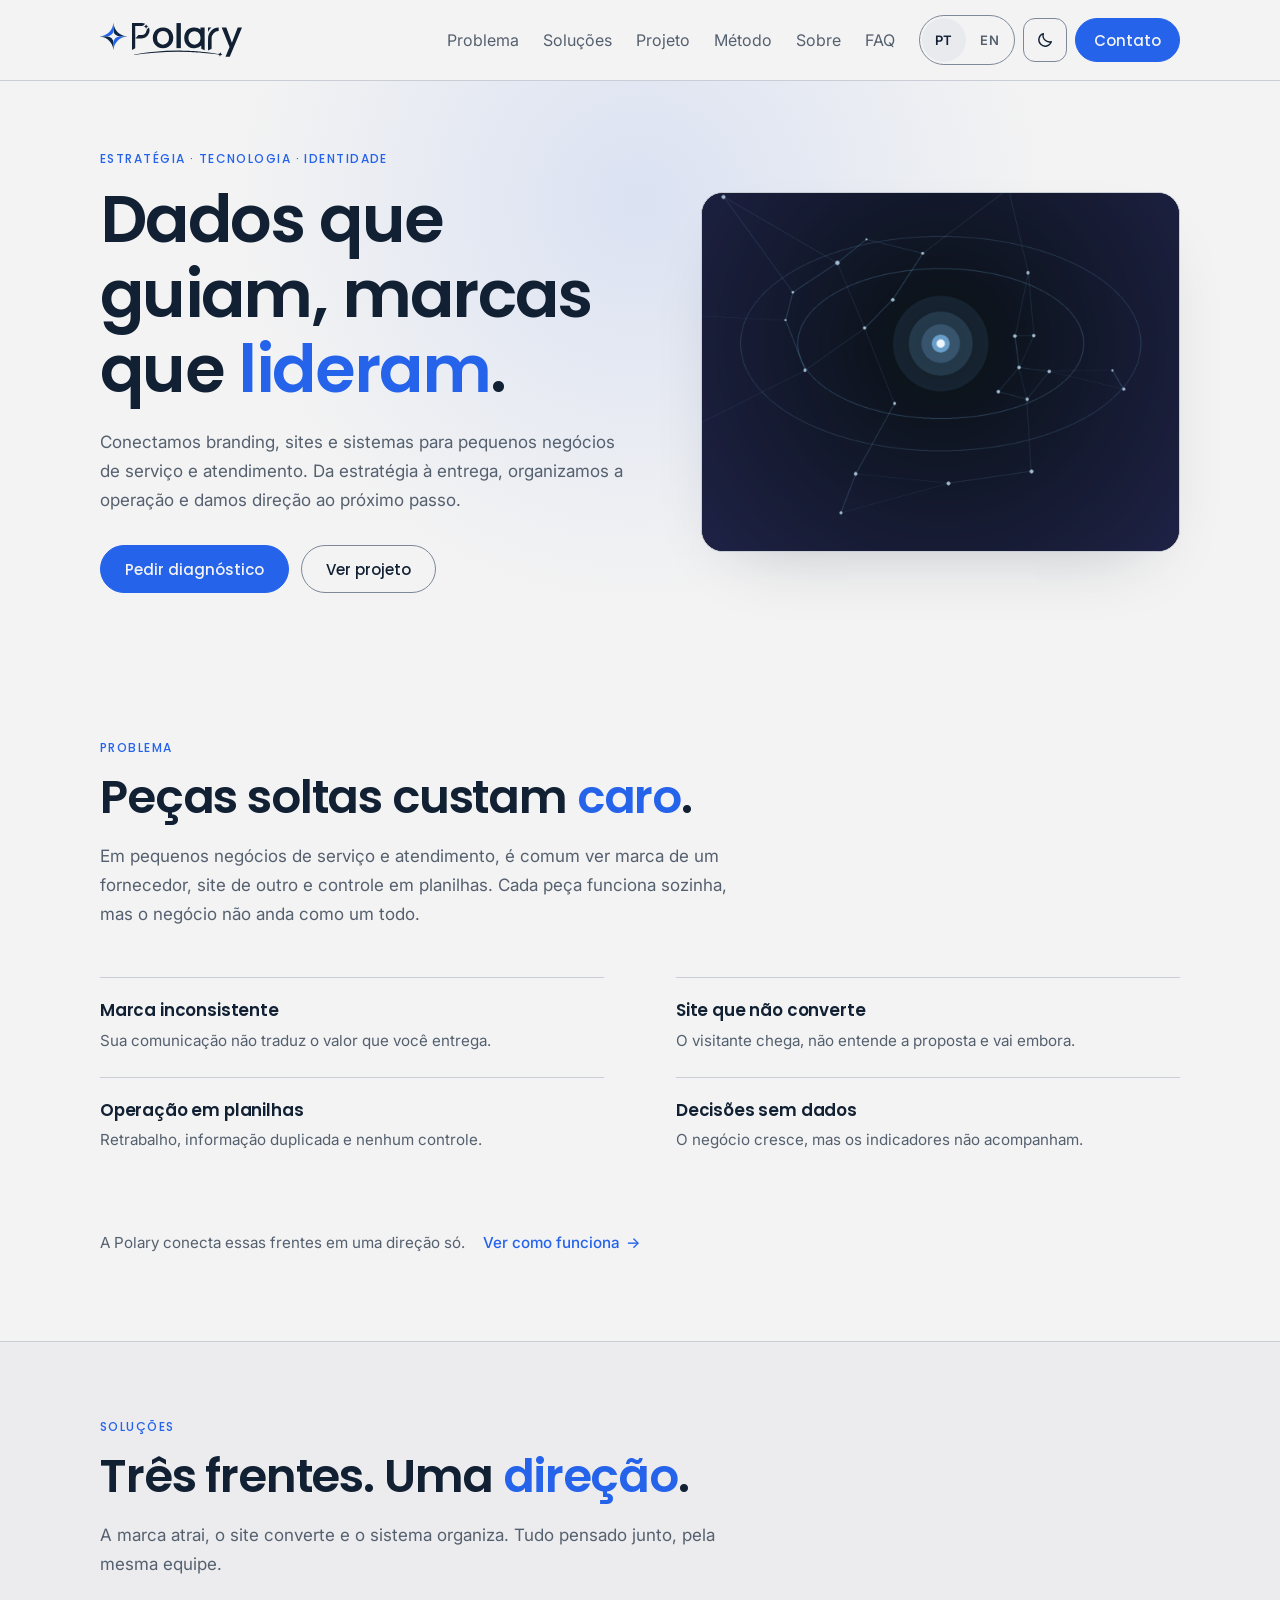
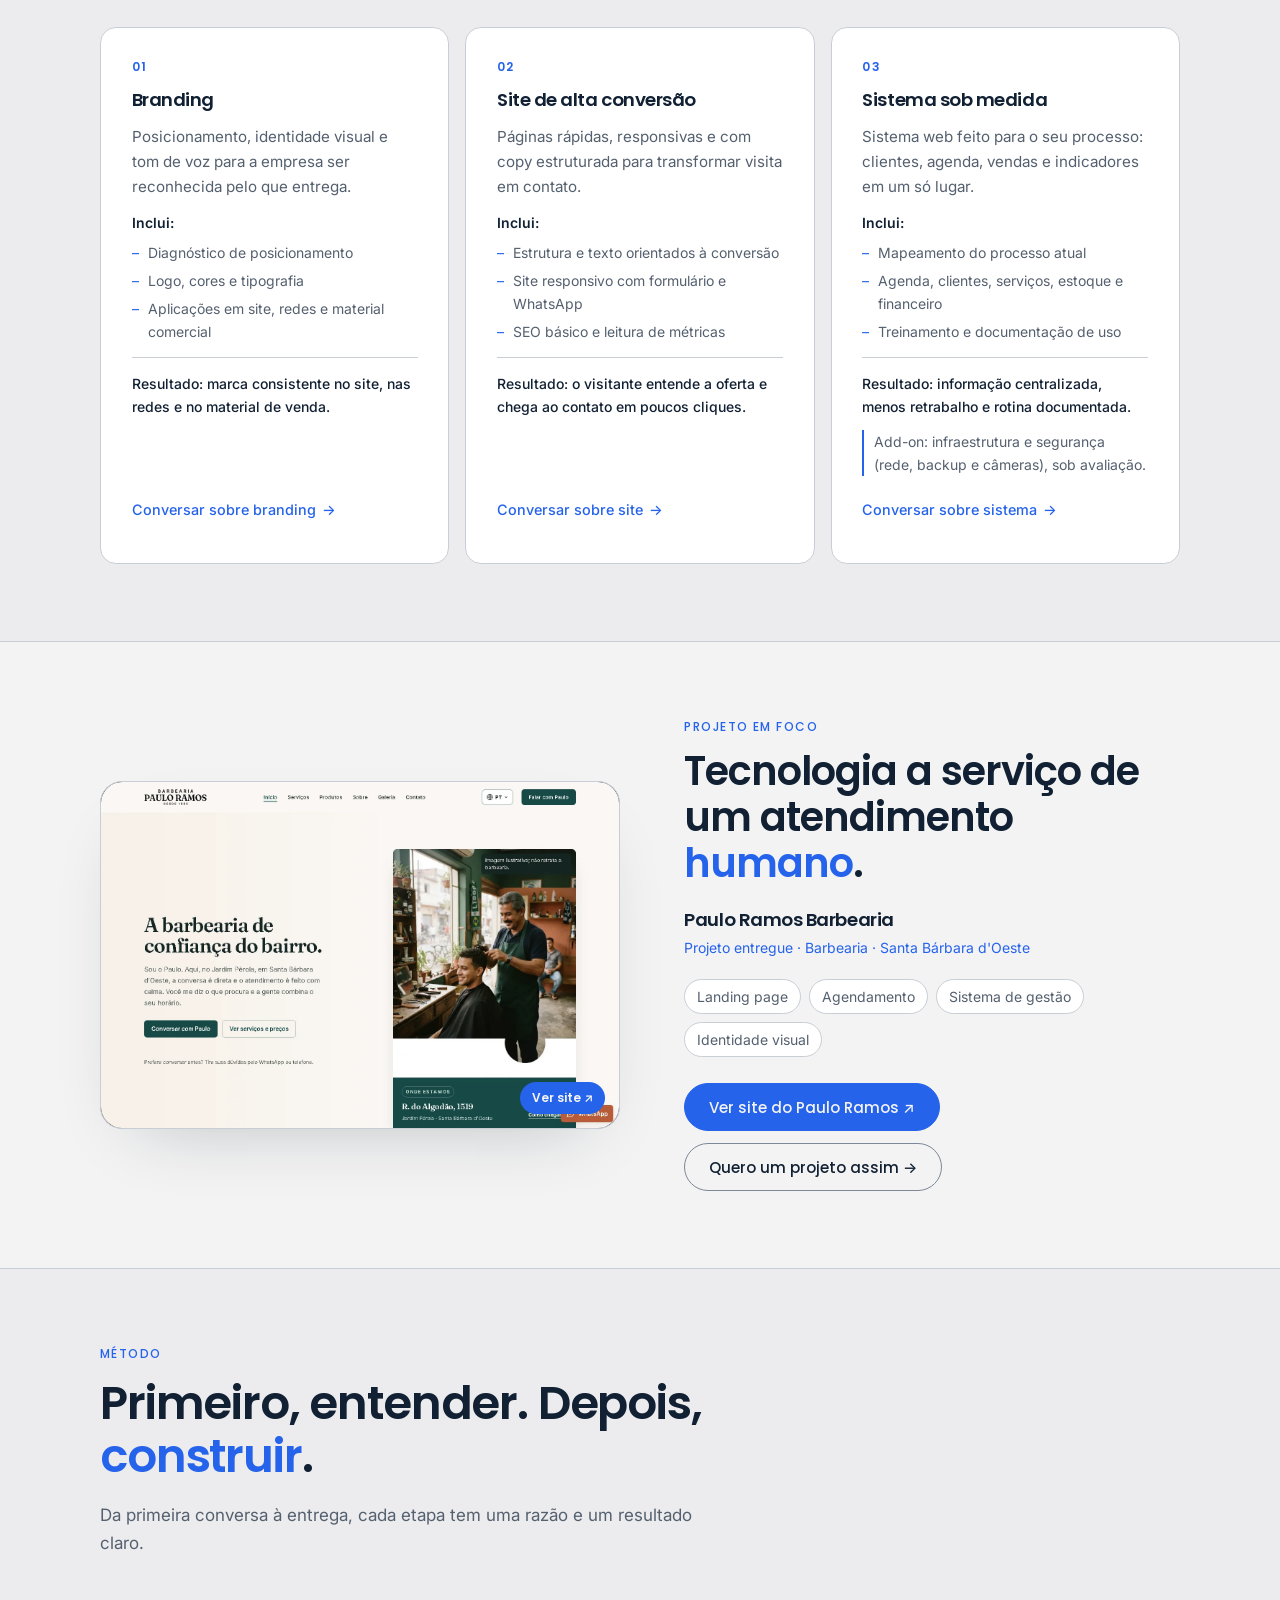
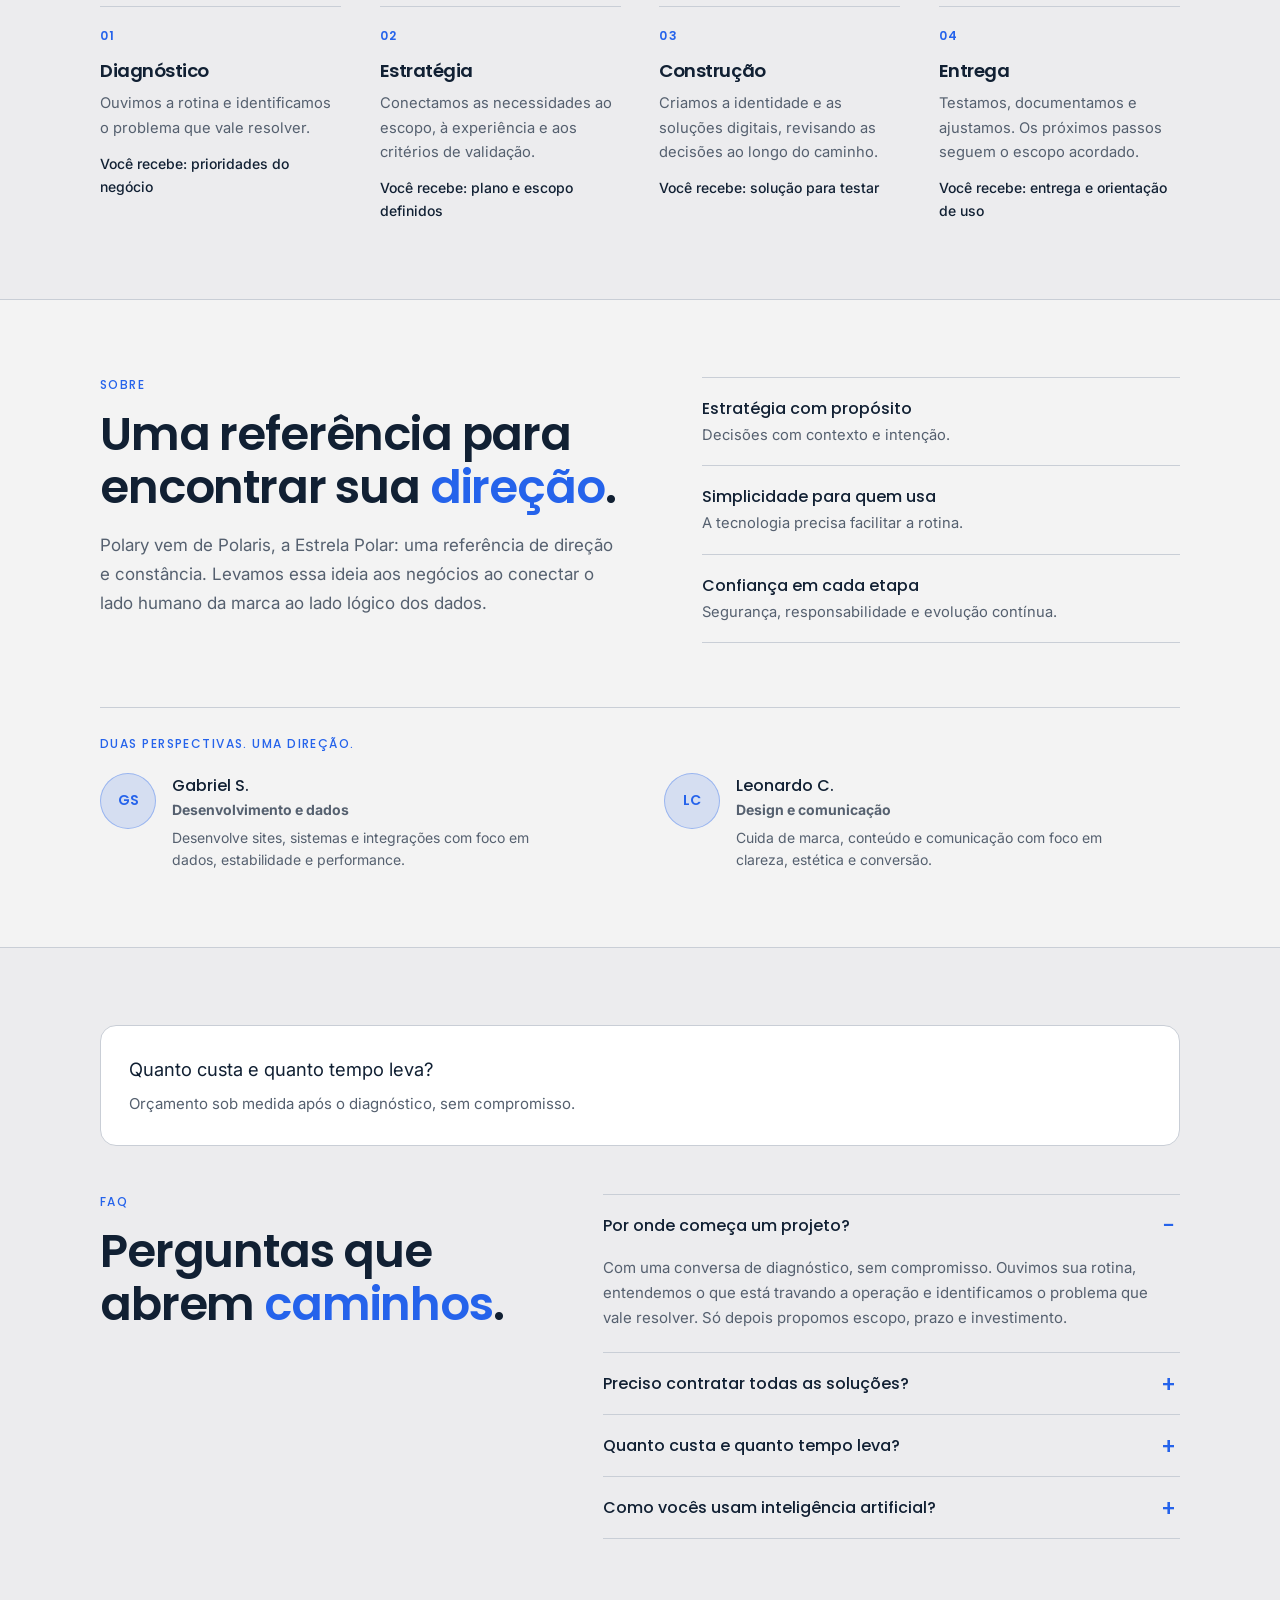
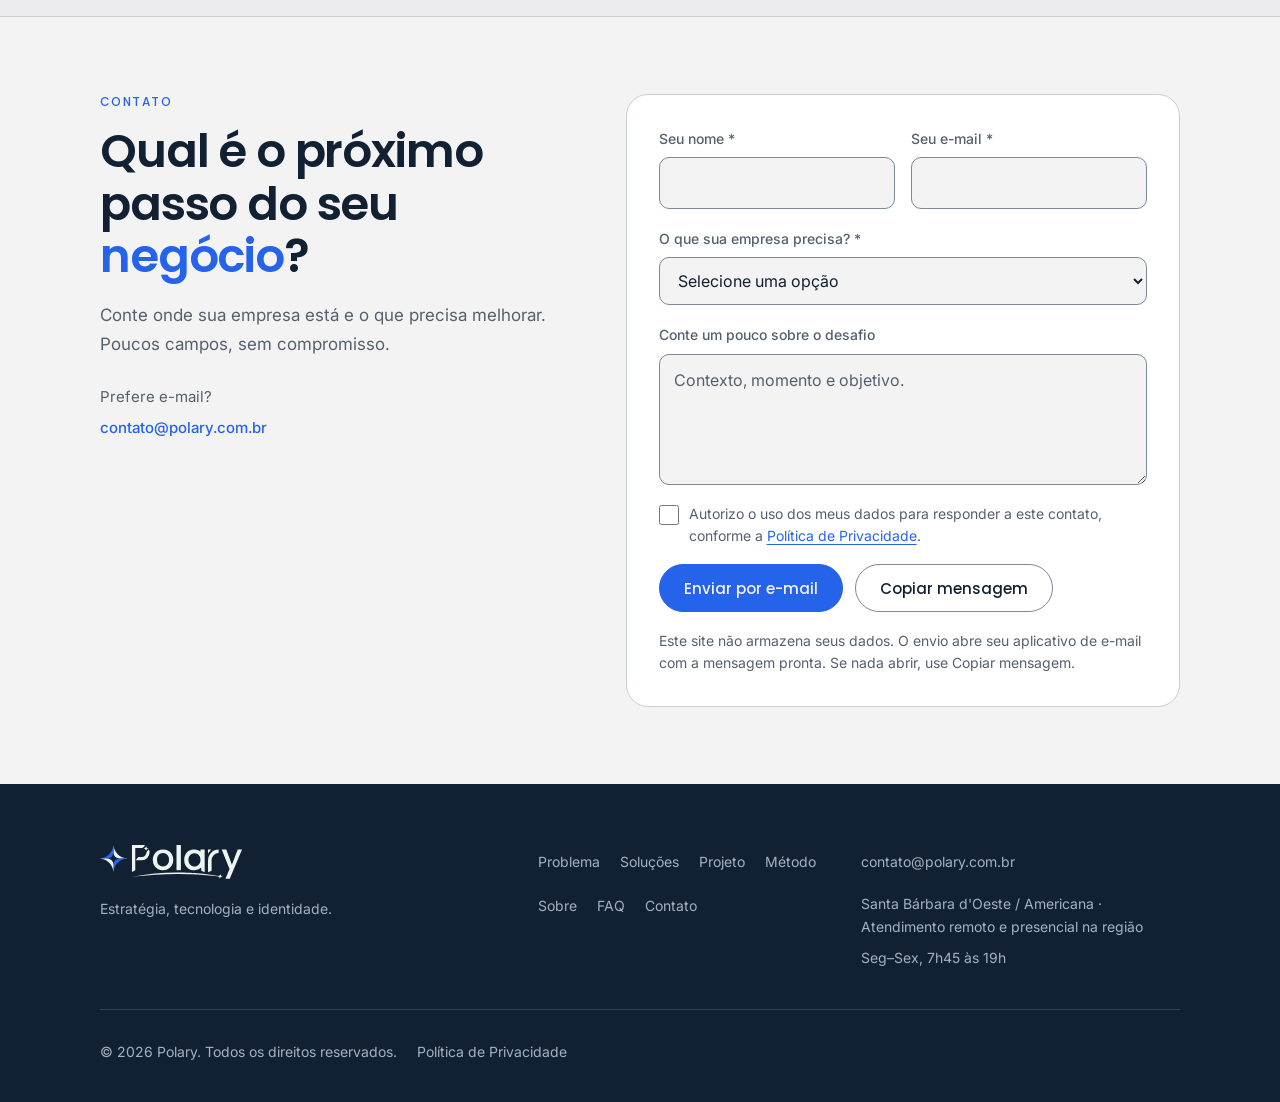
==== commit 14cedbd9: "Correção e refatoração" ====
--- a/index.html
+++ b/index.html
@@ -1,3265 +1,754 @@
-<!doctype html>
-<!--
-POLARY — ÍNDICE ÚNICO EDITÁVEL
-1. CSS no <style> acima do <body>.
-2. Conteúdo PT e EN separado por comentários.
-3. Fotos: fotos/negocio.png, fotos/fachada.png e fotos/ambiente.png.
-4. JavaScript no final. Sem build, templates, JSON externo ou instalação.
--->
-<html lang="pt-BR">
+<!DOCTYPE html>
+<html lang="pt-BR" data-theme="dark">
+
 <head>
-<meta charset="utf-8">
-<meta name="viewport" content="width=device-width, initial-scale=1">
-<title>Polary — Dados que guiam, marcas que lideram</title>
-<meta name="description" content="Estratégia de marca, sistemas e gestão de dados. A Polary conecta identidade, tecnologia e processos para ajudar seu negócio a trabalhar e decidir melhor.">
-<meta name="color-scheme" content="light dark">
-<meta name="theme-color" content="#fafaf8">
-<link rel="icon" href="imagens/favicon.svg" type="image/svg+xml">
-<link rel="canonical" href="https://polary-tcc.github.io/polary/">
-<meta property="og:type" content="website">
-<meta property="og:title" content="Polary — Dados que guiam, marcas que lideram">
-<meta property="og:description" content="Estratégia, tecnologia e identidade na mesma direção.">
-<meta property="og:url" content="https://polary-tcc.github.io/polary/">
-<meta property="og:image" content="https://polary-tcc.github.io/polary/fotos/fachada.png">
-<script>/* Tiny synchronous script prevents a wrong-theme flash before CSS paints. */
-(() => {
-  let saved;
-  try { saved = localStorage.getItem('polary-theme'); } catch (_) { /* Storage may be unavailable. */ }
-  const theme = ['light', 'dark'].includes(saved) ? saved : (matchMedia('(prefers-color-scheme: dark)').matches ? 'dark' : 'light');
-  document.documentElement.dataset.theme = theme;
-})();
-</script><style>
-/* Brand inherited from the supplied logos and existing site. */
-:root {
-  --bg:#fafaf8;
-  --surface:#f0f1ee;
-  --panel:#fff;
-  --text:#172537;
-  --muted:#56616c;
-  --line:#d7dcd9;
-  --accent:#245de5;
-  --accent-hover:#1948b9;
-  --accent-soft:#e8eefc;
-  --error:#b42318;
-  --focus:#245de5;
-  --header:#fafaf8;
-  --on-accent:#fff;
-  --radius:6px;
-  --wrap:1280px;
-  --s1:8px;
-  --s2:16px;
-  --s3:24px;
-  --s4:32px;
-  --s6:48px;
-  --s8:64px;
-  --s12:96px;
-  color-scheme:light
-}
-html[data-theme=dark] {
-  --bg:#0e141d;
-  --surface:#151e2a;
-  --panel:#192332;
-  --text:#f0f3f9;
-  --muted:#b0bdcf;
-  --line:#344256;
-  --accent:#9bb8ff;
-  --accent-hover:#bfd1ff;
-  --accent-soft:#1c3057;
-  --error:#ffb4ab;
-  --focus:#a9c2ff;
-  --header:#0e141d;
-  --on-accent:#101b30;
-  color-scheme:dark
-}
-/* 1. Foundation */
-*,*::before,*::after {
-  box-sizing:border-box
-}
-html {
-  scroll-behavior:smooth;
-  scroll-padding-top:110px;
-  -webkit-text-size-adjust:100%
-}
-body {
-  margin:0;
-  background:var(--bg);
-  color:var(--text);
-  font:400 16px/1.65 Arial,Helvetica,sans-serif;
-  -webkit-font-smoothing:antialiased
-}
-h1,h2,h3,p,figure,dl,dd {
-  margin:0
-}
-h1,h2,h3 {
-  font-weight:500;
-  line-height:1.08;
-  letter-spacing:-.045em;
-  text-wrap:balance
-}
-h1 {
-  font-size:clamp(48px,6.2vw,94px)
-}
-h2 {
-  font-size:clamp(34px,3.7vw,56px)
-}
-h3 {
-  font-size:28px
-}
-p {
-  color:var(--muted)
-}
-a {
-  color:inherit;
-  text-decoration:none
-}
-button,input,textarea,select {
-  font:inherit
-}
-button {
-  cursor:pointer
-}
-button:disabled {
-  cursor:default;
-  opacity:.5
-}
-img,svg {
-  display:block;
-  max-width:100%
-}
-img {
-  height:auto
-}
-ul,ol {
-  margin:0;
-  padding:0;
-  list-style:none
-}
-input,select,textarea {
-  min-width:0
-}
-button,a,input,select,textarea {
-  -webkit-tap-highlight-color:transparent
-}
-button {
-  color:inherit
-}
-a,button {
-  touch-action:manipulation
-}
-p,a,dd,h1,h2,h3 {
-  overflow-wrap:break-word
-}
-::selection {
-  background:var(--accent);
-  color:var(--on-accent)
-}
-:focus-visible {
-  outline:3px solid var(--focus);
-  outline-offset:5px
-}
-[hidden] {
-  display:none!important
-}
-.wrap {
-  width:min(var(--wrap),calc(100% - 96px));
-  margin-inline:auto
-}
-.wrap>* {
-  min-width:0
-}
-.section {
-  padding-block:110px
-}
-.eyebrow {
-  font-size:11px;
-  line-height:1.5;
-  font-weight:600;
-  text-transform:uppercase;
-  letter-spacing:.13em;
-  color:var(--muted)
-}
-.intro {
-  font-size:18px;
-  line-height:1.75;
-  max-width:62ch
-}
-.section-heading {
-  max-width:760px;
-  margin-bottom:52px
-}
-.section-heading h2 {
-  margin-top:20px
-}
-.section-heading>.intro {
-  margin-top:24px;
-  max-width:54ch
-}
-.actions {
-  display:flex;
-  flex-wrap:wrap;
-  gap:26px;
-  align-items:center
-}
-.button {
-  display:inline-flex;
-  align-items:center;
-  justify-content:center;
-  gap:30px;
-  min-height:50px;
-  border:1px solid var(--accent);
-  padding:13px 22px;
-  background:var(--accent);
-  color:var(--on-accent);
-  border-radius:var(--radius);
-  font-size:14px;
-  font-weight:500;
-  line-height:1.4;
-  transition:background .18s,transform .18s
-}
-.button:hover {
-  background:var(--accent-hover);
-  border-color:var(--accent-hover);
-  transform:translateY(-2px)
-}
-.button-outline {
-  background:transparent;
-  color:var(--text);
-  border-color:var(--line)
-}
-.button-outline:hover {
-  background:var(--surface);
-  border-color:var(--muted)
-}
-.text-link {
-  display:inline-flex;
-  align-items:center;
-  gap:24px;
-  min-height:44px;
-  padding:8px 0;
-  font-size:14px;
-  background:none;
-  border:0
-}
-.text-link:hover {
-  text-decoration:underline;
-  text-underline-offset:6px
-}
-.button span,.text-link span {
-  font-size:19px
-}
-.signal {
-  display:inline-block;
-  width:6px;
-  height:6px;
-  border-radius:50%;
-  background:var(--accent);
-  flex:none
-}
-.index {
-  font-size:12px;
-  letter-spacing:.05em;
-  color:var(--muted)
-}
-.sr-only {
-  position:absolute;
-  width:1px;
-  height:1px;
-  overflow:hidden;
-  clip-path:inset(50%);
-  white-space:nowrap
-}
-.skip-link {
-  position:fixed;
-  top:12px;
-  left:12px;
-  z-index:100;
-  background:var(--panel);
-  padding:12px 20px;
-  transform:translateY(-160%);
-  border:2px solid var(--accent)
-}
-.skip-link:focus {
-  transform:none
-}
-/* 2. Shared navigation */
-.site-header {
-  position:sticky;
-  top:0;
-  z-index:40;
-  background:var(--header);
-  border-bottom:1px solid var(--line)
-}
-.header-inner {
-  display:flex;
-  align-items:center;
-  gap:32px;
-  min-height:90px
-}
-.brand {
-  display:inline-flex;
-  align-items:center;
-  flex-shrink:0;
-  min-height:44px
-}
-.brand img {
-  width:134px;
-  height:auto
-}
-.logo-dark {
-  display:none
-}
-html[data-theme=dark] .logo-dark {
-  display:block
-}
-html[data-theme=dark] .logo-light {
-  display:none
-}
-.primary-nav {
-  display:flex;
-  gap:30px;
-  margin-left:auto;
-  font-size:13px
-}
-.primary-nav a {
-  padding-block:12px;
-  color:var(--muted)
-}
-.primary-nav a:hover,.primary-nav a[aria-current] {
-  color:var(--accent)
-}
-.tools {
-  display:flex;
-  align-items:center;
-  gap:18px
-}
-.languages {
-  display:flex;
-  font-size:11px;
-  gap:2px
-}
-.languages a {
-  display:grid;
-  place-content:center;
-  min-width:35px;
-  min-height:44px;
-  color:var(--muted)
-}
-.languages a[aria-current] {
-  color:var(--text);
-  font-weight:700
-}
-.theme-toggle {
-  border:0;
-  border-left:1px solid var(--line);
-  background:none;
-  width:44px;
-  height:44px;
-  padding:12px
-}
-.theme-toggle svg {
-  width:19px;
-  fill:none;
-  stroke:currentColor;
-  stroke-width:1.5
-}
-.header-cta {
-  min-height:42px;
-  font-size:12px;
-  padding:10px 16px;
-  gap:20px
-}
-.menu-toggle {
-  background:none;
-  border:1px solid var(--line);
-  border-radius:var(--radius);
-  min-height:44px;
-  padding:8px 12px;
-  align-items:center;
-  gap:10px
-}
-.menu-toggle[aria-expanded=true] span {
-  transform:rotate(45deg)
-}
-.mobile-nav {
-  display:none
-}
-body:not(.js-ready) .mobile-nav {
-  display:flex;
-  flex-wrap:wrap;
-  gap:20px;
-  padding-block:16px
-}
-body:not(.js-ready) .primary-nav {
-  display:none
-}
-/* 3. Opening direction */
-.hero {
-  padding-top:60px
-}
-.hero>.eyebrow {
-  display:flex;
-  gap:12px;
-  align-items:center
-}
-.hero-grid {
-  display:grid;
-  grid-template-columns:1.12fr 1fr;
-  gap:20px;
-  align-items:center;
-  padding-top:30px
-}
-.hero h1 {
-  letter-spacing:-.065em;
-  line-height:1.02
-}
-.hero h1 em {
-  font-style:normal;
-  color:var(--accent)
-}
-.hero-intro {
-  font-size:17px;
-  line-height:1.8;
-  max-width:45ch;
-  margin-top:28px;
-  color:var(--muted)
-}
-.hero .actions {
-  margin-top:30px
-}
-.direction {
-  position:relative;
-  min-width:0;
-  height:450px;
-  isolation:isolate
-}
-.orbital {
-  position:absolute;
-  width:360px;
-  height:360px;
-  left:50%;
-  top:47%;
-  transform:translate(-50%,-50%);
-  border-radius:50%;
-  background:radial-gradient(circle,var(--accent-soft),transparent 68%)
-}
-.orbit {
-  position:absolute;
-  inset:0;
-  border:1px solid var(--accent);
-  opacity:.4;
-  border-radius:50%
-}
-.orbit-two {
-  transform:rotate(-32deg) scaleX(.44)
-}
-.orbit-three {
-  transform:rotate(32deg) scaleX(.44)
-}
-.orbit-four {
-  transform:rotate(90deg) scaleX(.44)
-}
-.axis {
-  position:absolute;
-  background:var(--line);
-  z-index:-1
-}
-.axis-h {
-  height:1px;
-  width:125%;
-  left:-12.5%;
-  top:50%
-}
-.axis-v {
-  width:1px;
-  height:125%;
-  top:-12.5%;
-  left:50%
-}
-.north-star {
-  position:absolute;
-  inset:35%;
-  color:var(--accent)
-}
-.north-star svg {
-  width:100%;
-  height:100%
-}
-.orbit-point {
-  position:absolute;
-  width:8px;
-  height:8px;
-  background:var(--accent);
-  border:2px solid var(--bg);
-  border-radius:50%;
-  box-shadow:0 0 0 1px var(--accent)
-}
-.point-one {
-  top:7%;
-  left:23%
-}
-.point-two {
-  bottom:19%;
-  right:9%
-}
-.point-three {
-  bottom:6%;
-  left:23%
-}
-.direction-label {
-  position:absolute;
-  background:var(--bg);
-  padding:4px 9px;
-  font-size:11px;
-  letter-spacing:.04em
-}
-.label-one {
-  top:20%;
-  left:12%
-}
-.label-two {
-  right:0;
-  top:49%
-}
-.label-three {
-  bottom:20%;
-  left:12%
-}
-.direction-bottom {
-  position:absolute;
-  bottom:0;
-  left:0;
-  right:0;
-  text-align:center;
-  font-size:12px;
-  color:var(--muted);
-  letter-spacing:.04em
-}
-.hero-bottom {
-  display:flex;
-  justify-content:space-between;
-  gap:24px;
-  margin-top:58px;
-  padding-block:22px;
-  border-top:1px solid var(--line);
-  font-size:10px;
-  letter-spacing:.06em;
-  color:var(--muted)
-}
-.hero-bottom a {
-  display:flex;
-  gap:32px;
-  align-items:center;
-  min-height:44px
-}
-.hero-bottom>a span {
-  font-size:18px
-}
-/* 4. Editorial sections */
-.problem {
-  background:var(--surface);
-  margin-top:15px
-}
-.problem-grid {
-  display:grid;
-  grid-template-columns:1fr 2fr;
-  gap:70px
-}
-.problem-grid h2 {
-  max-width:22ch
-}
-.problem-grid .intro {
-  margin-top:30px;
-  max-width:57ch
-}
-.solution-row {
-  display:grid;
-  grid-template-columns:60px 1fr 1.05fr;
-  gap:34px;
-  padding-block:44px;
-  border-top:1px solid var(--line)
-}
-.solution-row .index {
-  padding-top:7px
-}
-.solution-row h3 {
-  font-size:30px
-}
-.solution-problem {
-  font-size:16px;
-  margin-top:16px;
-  max-width:31ch
-}
-.deliverables {
-  font-size:12px;
-  color:var(--muted);
-  display:grid;
-  gap:7px;
-  margin-top:25px
-}
-.deliverables li::before {
-  content:'↗';
-  color:var(--accent);
-  margin-right:10px
-}
-.solution-detail>p {
-  max-width:49ch
-}
-.solution-detail .benefit {
-  color:var(--text);
-  margin-top:20px;
-  font-weight:500
-}
-.solution-detail>.text-link {
-  margin-top:10px;
-  color:var(--accent)
-}
-.project-section {
-  background:var(--surface)
-}
-.project-section .section-heading {
-  max-width:690px
-}
-.project-grid {
-  display:grid;
-  grid-template-columns:1.2fr 1fr;
-  gap:70px;
-  align-items:center
-}
-.project-art {
-  position:relative;
-  background:#10223c;
-  color:#f5f1e8;
-  min-height:470px;
-  overflow:hidden;
-  padding:30px
-}
-.art-top {
-  display:flex;
-  justify-content:space-between;
-  font-size:11px;
-  letter-spacing:.18em
-}
-.art-top svg {
-  width:20px;
-  height:20px;
-  color:#c2d5ff
-}
-.art-title {
-  font-size:clamp(28px,3vw,40px);
-  line-height:1.13;
-  letter-spacing:-.04em;
-  margin-top:32px;
-  position:relative;
-  z-index:1
-}
-.art-title span {
-  color:#9cbcff
-}
-.art-orbits {
-  height:150px;
-  margin-block:20px;
-  display:grid;
-  place-content:center;
-  position:relative
-}
-.art-orbits i {
-  position:absolute;
-  inset:10px 6%;
-  border:1px solid #436185;
-  border-radius:50%
-}
-.art-orbits i:nth-child(2) {
-  inset:10px 23%;
-  transform:rotate(35deg)
-}
-.art-orbits i:nth-child(3) {
-  inset:10px 23%;
-  transform:rotate(-35deg)
-}
-.art-orbits b {
-  font-size:38px;
-  font-weight:400;
-  letter-spacing:-.08em;
-  position:relative
-}
-.art-flow {
-  display:flex;
-  justify-content:space-between;
-  gap:12px;
-  border-top:1px solid #436185;
-  padding-top:18px;
-  font-size:11px
-}
-.project-art figcaption {
-  font-size:10px;
-  color:#bac9df;
-  position:absolute;
-  bottom:16px;
-  left:30px
-}
-.project-copy h3 {
-  font-size:39px;
-  margin-top:15px
-}
-.status {
-  display:flex;
-  align-items:center;
-  gap:9px;
-  margin-top:22px;
-  font-size:12px;
-  color:var(--text)
-}
-.project-copy .intro {
-  font-size:17px;
-  margin-top:24px
-}
-.tags {
-  display:flex;
-  flex-wrap:wrap;
-  gap:12px;
-  margin-block:27px;
-  font-size:11px;
-  color:var(--muted)
-}
-.tags li+li {
-  border-left:1px solid var(--line);
-  padding-left:12px
-}
-.timeline {
-  display:grid;
-  grid-template-columns:repeat(4,1fr);
-  gap:28px;
-  margin-top:60px
-}
-.timeline li {
-  border-top:1px solid var(--line);
-  padding-top:20px
-}
-.timeline .index {
-  color:var(--accent)
-}
-.timeline h3 {
-  font-size:22px;
-  line-height:1.2;
-  margin-top:24px;
-  letter-spacing:-.03em
-}
-.timeline p {
-  font-size:14px;
-  margin-top:18px
-}
-.timeline small {
-  font-size:11px;
-  display:block;
-  margin-top:25px;
-  color:var(--muted);
-  border-top:1px solid var(--line);
-  padding-top:14px
-}
-.about-section {
-  border-block:1px solid var(--line)
-}
-.about-grid {
-  display:grid;
-  grid-template-columns:1fr 1.25fr;
-  gap:70px
-}
-.about-symbol {
-  display:flex;
-  align-items:center;
-  justify-content:center;
-  flex-direction:column;
-  gap:45px;
-  min-height:450px;
-  background:var(--accent-soft);
-  color:var(--accent)
-}
-.about-symbol svg {
-  width:175px;
-  transform:rotate(-12deg)
-}
-.about-symbol>span {
-  font-size:10px;
-  letter-spacing:.2em
-}
-.about-grid .section-heading {
-  margin-bottom:25px
-}
-.about-grid .intro {
-  font-size:16px
-}
-.about-grid .intro+.intro {
-  margin-top:18px
-}
-.values {
-  margin-top:28px
-}
-.values>div {
-  padding-block:16px;
-  border-top:1px solid var(--line)
-}
-.values dt {
-  font-size:14px;
-  color:var(--text)
-}
-.values dd {
-  font-size:13px;
-  color:var(--muted);
-  margin-top:4px
-}
-.team {
-  grid-column:1/-1;
-  display:grid;
-  grid-template-columns:.8fr 1fr 1fr;
-  gap:35px;
-  border-top:1px solid var(--line);
-  padding-top:35px;
-  align-items:center
-}
-.person {
-  display:flex;
-  gap:16px;
-  align-items:center
-}
-.monogram {
-  display:grid;
-  place-content:center;
-  flex:none;
-  width:50px;
-  height:50px;
-  background:var(--surface);
-  border-radius:50%;
-  font-size:13px;
-  color:var(--muted)
-}
-.person h3 {
-  font-size:16px;
-  line-height:1.3;
-  letter-spacing:-.02em
-}
-.person p {
-  font-size:12px;
-  margin-top:5px
-}
-.faq-grid {
-  display:grid;
-  grid-template-columns:1fr 1.25fr;
-  gap:90px
-}
-.faq-grid .section-heading {
-  margin-bottom:0
-}
-.faq-grid h2 {
-  max-width:13ch
-}
-.faq-list details {
-  border-top:1px solid var(--line)
-}
-.faq-list details:last-child {
-  border-bottom:1px solid var(--line)
-}
-.faq-list summary {
-  display:flex;
-  justify-content:space-between;
-  gap:25px;
-  align-items:center;
-  cursor:pointer;
-  list-style:none;
-  font-size:16px;
-  padding-block:23px;
-  line-height:1.4
-}
-.faq-list summary::-webkit-details-marker {
-  display:none
-}
-.faq-list summary span {
-  font-size:24px;
-  font-weight:400;
-  color:var(--muted)
-}
-.faq-list details[open] summary span {
-  transform:rotate(45deg)
-}
-.faq-list details p {
-  font-size:15px;
-  line-height:1.75;
-  padding:0 35px 25px 0
-}
-/* 5. Contact and feedback */
-.contact-section {
-  background:var(--surface)
-}
-.contact-grid {
-  display:grid;
-  grid-template-columns:1fr 1.1fr;
-  gap:100px
-}
-.contact-grid h2 {
-  max-width:12ch
-}
-.contact-grid .section-heading>.intro {
-  font-size:17px;
-  max-width:35ch
-}
-.direct-contact {
-  margin-top:60px
-}
-.direct-contact p {
-  font-size:12px;
-  margin-bottom:10px
-}
-.direct-contact>a {
-  display:inline-flex;
-  align-items:center;
-  min-height:44px;
-  gap:20px;
-  font-size:19px;
-  word-break:break-word
-}
-.form-note {
-  font-size:12px;
-  line-height:1.7
-}
-.form-note a {
-  text-decoration:underline;
-  text-underline-offset:3px
-}
-.form-row {
-  display:grid;
-  grid-template-columns:1fr 1fr;
-  gap:22px
-}
-.field {
-  margin-top:24px;
-  display:flex;
-  flex-direction:column
-}
-.field label {
-  font-size:12px;
-  margin-bottom:9px;
-  color:var(--text)
-}
-.field label small {
-  color:var(--muted)
-}
-input,select,textarea {
-  border:1px solid var(--muted);
-  border-radius:4px;
-  background:var(--bg);
-  color:var(--text);
-  width:100%;
-  padding:12px;
-  line-height:1.5
-}
-select {
-  min-height:50px
-}
-textarea {
-  resize:vertical;
-  min-height:120px
-}
-input:hover,textarea:hover,select:hover {
-  border-color:var(--text)
-}
-[aria-invalid=true] {
-  border-color:var(--error)
-}
-.field-error {
-  font-size:12px;
-  line-height:1.5;
-  color:var(--error);
-  min-height:0;
-  margin-top:4px
-}
-.field-error:not(:empty) {
-  margin-bottom:0
-}
-form .actions {
-  margin-block:25px 15px;
-  gap:20px
-}
-.form-status {
-  font-size:13px;
-  color:var(--text);
-  margin-block:14px;
-  white-space:pre-wrap
-}
-.form-status.is-error {
-  color:var(--error)
-}
-.copy-button {
-  font-size:12px
-}
-.site-footer {
-  padding-top:50px
-}
-.footer-top {
-  display:flex;
-  align-items:center;
-  justify-content:space-between;
-  gap:40px;
-  padding-bottom:45px
-}
-.footer-top>div>p {
-  font-size:12px;
-  margin-top:14px
-}
-.footer-top>p {
-  font-size:13px;
-  max-width:28ch
-}
-.footer-bottom {
-  border-top:1px solid var(--line);
-  padding-block:25px;
-  display:flex;
-  justify-content:space-between;
-  align-items:center;
-  gap:24px;
-  color:var(--muted)
-}
-.footer-bottom small {
-  font-size:10px
-}
-.footer-bottom nav {
-  display:flex;
-  flex-wrap:wrap;
-  gap:24px;
-  font-size:11px
-}
-.footer-bottom nav a {
-  min-height:44px;
-  display:flex;
-  align-items:center
-}
-.footer-bottom a:hover {
-  color:var(--accent)
-}
-/* 6. Case study and supporting routes */
-.case-hero {
-  padding-block:55px 65px
-}
-.case-hero>.eyebrow {
-  margin-block:45px 22px
-}
-.case-hero h1 {
-  max-width:16ch;
-  font-size:clamp(44px,6.4vw,88px)
-}
-.case-hero .hero-intro {
-  max-width:62ch
-}
-.case-facts {
-  display:grid;
-  grid-template-columns:repeat(4,1fr);
-  gap:25px;
-  border-top:1px solid var(--line);
-  margin-top:50px;
-  padding-top:25px
-}
-.case-facts dt {
-  font-size:11px;
-  text-transform:uppercase;
-  letter-spacing:.09em;
-  color:var(--muted)
-}
-.case-facts dd {
-  font-size:14px;
-  margin-top:12px
-}
-.case-hero+.wrap>.project-art {
-  padding:45px 55px;
-  min-height:480px
-}
-.case-hero+.wrap .art-title {
-  font-size:48px
-}
-.case-hero+.wrap .art-orbits {
-  position:absolute;
-  right:8%;
-  top:80px;
-  width:40%;
-  height:220px
-}
-.case-hero+.wrap .art-flow {
-  position:absolute;
-  bottom:70px;
-  left:55px;
-  right:55px
-}
-.case-hero+.wrap figcaption {
-  left:55px
-}
-.story-row {
-  display:grid;
-  grid-template-columns:1fr 2fr;
-  gap:70px;
-  padding-block:75px;
-  border-bottom:1px solid var(--line)
-}
-.story-row h2 {
-  font-size:38px;
-  max-width:22ch
-}
-.story-row .intro {
-  margin-top:25px
-}
-.scope-grid {
-  display:grid;
-  grid-template-columns:repeat(2,1fr);
-  gap:35px 60px
-}
-.scope-grid article {
-  padding-top:25px;
-  border-top:1px solid var(--line)
-}
-.scope-grid h3 {
-  font-size:24px
-}
-.scope-grid p {
-  margin-top:20px
-}
-.table-scroll {
-  overflow-x:auto
-}
-table {
-  border-collapse:collapse;
-  width:100%;
-  font-size:15px
-}
-th,td {
-  text-align:left;
-  padding:22px 20px 22px 0;
-  vertical-align:top;
-  border-bottom:1px solid var(--line);
-  width:50%
-}
-th {
-  font-weight:500
-}
-td {
-  color:var(--muted)
-}
-.source-note {
-  max-width:80ch;
-  margin-top:40px
-}
-.source-note h3 {
-  font-size:20px;
-  margin-bottom:15px
-}
-.source-note p {
-  font-size:14px
-}
-.case-cta {
-  max-width:850px;
-  text-align:center
-}
-.case-cta .intro {
-  margin:25px auto
-}
-.case-cta .button {
-  margin-top:15px
-}
-.prose {
-  max-width:850px;
-  min-height:65vh
-}
-.prose h1 {
-  font-size:clamp(44px,5vw,68px);
-  margin-block:24px
-}
-.prose section {
-  margin-top:50px;
-  padding-top:30px;
-  border-top:1px solid var(--line)
-}
-.prose section h2 {
-  font-size:28px;
-  margin-bottom:20px
-}
-.prose p+p {
-  margin-top:20px
-}
-.error-page {
-  min-height:70vh
-}
-.error-page h1 {
-  max-width:14ch;
-  margin-block:25px
-}
-.error-page .button {
-  margin-top:30px
-}
-/* 7. Reflow and user preferences */
-@media(min-width:1700px) {
-  .hero-grid {
-    gap:70px
-  }
-  .hero {
-    padding-top:85px
-  }
-  .hero-bottom {
-    margin-top:80px
-  }
-}
-@media(max-width:1150px) {
-  .wrap {
-    width:calc(100% - 64px)
-  }
-  .primary-nav {
-    gap:20px
-  }
-  .header-inner {
-    gap:20px
-  }
-  .header-cta {
-    display:none
-  }
-  .hero h1 {
-    font-size:76px
-  }
-  .orbital {
-    width:300px;
-    height:300px
-  }
-  .direction {
-    height:400px
-  }
-  .contact-grid {
-    gap:55px
-  }
-  .project-grid {
-    gap:40px
-  }
-  .team {
-    grid-template-columns:1fr 1fr
-  }
-  .team>.eyebrow {
-    grid-column:1/-1
-  }
-  .timeline {
-    gap:20px
-  }
-  .timeline h3 {
-    font-size:20px
-  }
-}
-@media(max-width:850px) {
-  .wrap {
-    width:calc(100% - 48px)
-  }
-  .header-inner {
-    min-height:76px
-  }
-  .primary-nav {
-    display:none
-  }
-  .tools {
-    margin-left:auto;
-    gap:10px
-  }
-  .menu-toggle:not([hidden]) {
-    display:flex
-  }
-  .mobile-nav:not([hidden]) {
-    display:grid;
-    gap:4px;
-    padding-block:18px
-  }
-  .mobile-nav>a {
-    display:flex;
-    align-items:center;
-    min-height:48px;
-    border-bottom:1px solid var(--line);
-    font-size:16px
-  }
-  .hero {
-    padding-top:40px
-  }
-  .hero-grid {
-    grid-template-columns:1.2fr 1fr;
-    gap:0
-  }
-  .hero h1 {
-    font-size:61px
-  }
-  .hero-intro {
-    font-size:16px
-  }
-  .hero .actions {
-    gap:12px
-  }
-  .direction {
-    height:340px
-  }
-  .orbital {
-    width:240px;
-    height:240px
-  }
-  .label-one {
-    left:5%;
-    top:20%
-  }
-  .label-two {
-    right:-6%
-  }
-  .label-three {
-    left:3%
-  }
-  .hero-bottom {
-    margin-top:40px
-  }
-  .hero-bottom>span {
-    display:none
-  }
-  .hero-bottom>a {
-    justify-content:space-between;
-    width:100%
-  }
-  .section {
-    padding-block:80px
-  }
-  .problem-grid,.story-row {
-    grid-template-columns:1fr;
-    gap:25px
-  }
-  .problem-grid h2 {
-    max-width:24ch
-  }
-  .solution-row {
-    grid-template-columns:35px 1fr;
-    gap:20px
-  }
-  .solution-detail {
-    grid-column:2
-  }
-  .solution-detail>p {
-    max-width:100%
-  }
-  .project-grid {
-    grid-template-columns:1fr;
-    gap:38px
-  }
-  .project-copy {
-    max-width:620px
-  }
-  .project-art {
-    min-height:450px
-  }
-  .timeline {
-    grid-template-columns:1fr 1fr;
-    gap:35px
-  }
-  .about-grid {
-    gap:40px;
-    grid-template-columns:.75fr 1fr
-  }
-  .about-symbol {
-    min-height:350px
-  }
-  .about-symbol svg {
-    width:120px
-  }
-  .faq-grid {
-    gap:40px;
-    grid-template-columns:1fr 1.3fr
-  }
-  .contact-grid {
-    grid-template-columns:1fr;
-    gap:45px
-  }
-  .direct-contact {
-    margin-top:30px
-  }
-  .contact-grid .section-heading {
-    margin-bottom:25px
-  }
-  .contact-grid h2 {
-    max-width:18ch
-  }
-  .footer-top {
-    flex-wrap:wrap;
-    gap:25px
-  }
-  .footer-bottom {
-    align-items:flex-start;
-    flex-direction:column;
-    gap:5px
-  }
-  .case-facts {
-    grid-template-columns:repeat(2,1fr);
-    gap:25px
-  }
-  .case-hero+.wrap .art-orbits {
-    opacity:.4;
-    right:5%
-  }
-  .case-hero+.wrap .art-title {
-    position:relative;
-    z-index:2
-  }
-  .story-row {
-    padding-block:50px
-  }
-}
-@media(max-width:600px) {
-  .wrap {
-    width:calc(100% - 40px)
-  }
-  .brand img {
-    width:106px
-  }
-  .header-inner {
-    gap:8px;
-    min-height:72px
-  }
-  .tools {
-    gap:3px
-  }
-  .languages a {
-    min-width:30px
-  }
-  .theme-toggle {
-    border:0
-  }
-  .menu-toggle {
-    padding:6px 9px;
-    font-size:12px
-  }
-  .hero>.eyebrow {
-    font-size:9px
-  }
-  .hero-grid {
-    grid-template-columns:1fr;
-    padding-top:24px
-  }
-  .hero h1 {
-    font-size:clamp(49px,11vw,66px);
-    max-width:12ch
-  }
-  .hero-intro {
-    max-width:37ch;
-    margin-top:23px
-  }
-  .hero .actions {
-    gap:20px
-  }
-  .hero .button {
-    font-size:13px;
-    gap:20px
-  }
-  .direction {
-    height:305px;
-    max-width:390px;
-    width:100%;
-    margin:35px auto 0
-  }
-  .orbital {
-    width:240px;
-    height:240px;
-    top:45%
-  }
-  .label-one {
-    left:7%;
-    top:17%
-  }
-  .label-two {
-    right:0;
-    top:44%
-  }
-  .label-three {
-    left:8%;
-    bottom:23%
-  }
-  .direction-label {
-    font-size:10px
-  }
-  .direction-bottom {
-    bottom:0;
-    font-size:11px
-  }
-  .hero-bottom {
-    margin-top:20px;
-    padding-block:16px;
-    font-size:10px
-  }
-  .section {
-    padding-block:65px
-  }
-  h2 {
-    font-size:36px
-  }
-  .intro {
-    font-size:16px
-  }
-  .section-heading {
-    margin-bottom:35px
-  }
-  .section-heading>.intro {
-    font-size:16px
-  }
-  .problem-grid {
-    gap:20px
-  }
-  .problem-grid .intro {
-    margin-top:24px
-  }
-  .solution-row {
-    padding-block:30px;
-    gap:14px;
-    grid-template-columns:25px 1fr
-  }
-  .solution-row h3 {
-    font-size:26px
-  }
-  .solution-problem {
-    font-size:15px
-  }
-  .solution-detail {
-    font-size:15px
-  }
-  .deliverables {
-    font-size:11px
-  }
-  .project-art {
-    min-height:420px;
-    padding:24px
-  }
-  .art-title {
-    font-size:32px
-  }
-  .art-orbits {
-    height:135px
-  }
-  .project-art figcaption {
-    font-size:9px;
-    left:24px
-  }
-  .art-flow {
-    font-size:10px
-  }
-  .project-copy h3 {
-    font-size:32px
-  }
-  .project-copy .intro {
-    font-size:16px
-  }
-  .timeline {
-    grid-template-columns:1fr;
-    gap:28px;
-    margin-top:35px
-  }
-  .timeline li {
-    position:relative;
-    padding:22px 0 0 40px
-  }
-  .timeline .index {
-    position:absolute;
-    left:0;
-    top:24px
-  }
-  .timeline h3 {
-    font-size:23px;
-    margin-top:0
-  }
-  .timeline p {
-    font-size:15px;
-    margin-top:14px
-  }
-  .timeline small {
-    border-top:0;
-    padding-top:0;
-    margin-top:18px
-  }
-  .about-grid {
-    grid-template-columns:1fr;
-    gap:30px
-  }
-  .about-symbol {
-    min-height:260px;
-    gap:30px
-  }
-  .about-symbol svg {
-    width:110px
-  }
-  .team {
-    grid-template-columns:1fr;
-    gap:25px;
-    padding-top:25px
-  }
-  .team>.eyebrow {
-    grid-column:auto
-  }
-  .person h3 {
-    font-size:16px
-  }
-  .faq-grid {
-    grid-template-columns:1fr;
-    gap:30px
-  }
-  .faq-grid h2 {
-    max-width:15ch
-  }
-  .faq-list summary {
-    font-size:15px
-  }
-  .faq-list details p {
-    font-size:14px
-  }
-  .form-row {
-    grid-template-columns:1fr;
-    gap:0
-  }
-  .contact-grid {
-    gap:35px
-  }
-  .direct-contact>a {
-    font-size:17px
-  }
-  .contact-grid .section-heading>.intro {
-    font-size:16px
-  }
-  .footer-top {
-    display:block;
-    padding-bottom:28px
-  }
-  .footer-top>p {
-    margin-top:25px;
-    max-width:34ch
-  }
-  .footer-top>.text-link {
-    margin-top:15px
-  }
-  .footer-bottom nav {
-    gap:8px 20px
-  }
-  .case-hero {
-    padding-block:35px 45px
-  }
-  .case-hero>.eyebrow {
-    font-size:10px;
-    margin-top:30px
-  }
-  .case-hero h1 {
-    font-size:48px
-  }
-  .case-facts {
-    gap:22px
-  }
-  .case-facts dd {
-    font-size:12px
-  }
-  .case-hero+.wrap>.project-art {
-    min-height:430px;
-    padding:25px
-  }
-  .case-hero+.wrap .art-title {
-    font-size:36px
-  }
-  .case-hero+.wrap .art-orbits {
-    width:85%;
-    height:140px;
-    top:190px;
-    right:7%;
-    opacity:1
-  }
-  .case-hero+.wrap .art-flow {
-    left:25px;
-    right:25px;
-    bottom:60px
-  }
-  .case-hero+.wrap figcaption {
-    left:25px;
-    bottom:18px
-  }
-  .story-row h2 {
-    font-size:32px
-  }
-  .scope-grid {
-    grid-template-columns:1fr;
-    gap:30px
-  }
-  .scope-grid h3 {
-    font-size:23px
-  }
-  .scope-grid p {
-    font-size:15px
-  }
-  td,th {
-    font-size:13px;
-    padding:18px 15px 18px 0
-  }
-  .prose h1 {
-    font-size:43px
-  }
-  .prose section h2 {
-    font-size:26px
-  }
-  .prose section p {
-    font-size:15px
-  }
-}
-@media(prefers-reduced-motion:reduce) {
-  html {
-    scroll-behavior:auto
-  }
-  *,*::before,*::after {
-    animation:none!important;
-    transition:none!important;
-    scroll-behavior:auto!important
-  }
-}
-@media(forced-colors:active) {
-  .signal,.orbit-point {
-    background:CanvasText
-  }
-  .button {
-    border:1px solid ButtonText
-  }
-  .orbit {
-    border-color:CanvasText
-  }
-  .north-star {
-    color:CanvasText
-  }
-}
-@media print {
-  .site-header,.site-footer,.direction,.actions,form {
-    display:none
-  }
-  .wrap {
-    width:100%
-  }
-  .section {
-    padding-block:25px
-  }
-  body {
-    background:#fff;
-    color:#000
-  }
-  .project-art {
-    break-inside:avoid
-  }
-  .hero-grid {
-    display:block
-  }
-}
-/* Header controls must not collapse at narrow widths. */
-.theme-toggle {
-  flex:none
-}
-@media(max-width:360px) {
-  .brand img {
-    width:88px
-  }
-  .header-inner {
-    gap:6px
-  }
-  .tools {
-    gap:0
-  }
-  .languages a {
-    min-width:28px
-  }
-  .theme-toggle {
-    width:40px;
-    padding:10px
-  }
-  .menu-toggle {
-    padding:6px 8px
-  }
-}
-/* Polary 2.1 — editorial composition and a meaningful, interactive direction map. */
-.hero {
-  padding-top:54px
-}
-.hero-grid {
-  grid-template-columns:1.07fr 1fr;
-  gap:54px;
-  padding-top:32px
-}
-.hero h1 {
-  font-size:clamp(55px,5.6vw,82px);
-  letter-spacing:-.065em;
-  line-height:1.04
-}
-.hero-intro {
-  font-size:17px;
-  line-height:1.8;
-  max-width:43ch
-}
-.hero .actions {
-  margin-top:32px
-}
-.hero-bottom {
-  margin-top:45px
-}
-.hero-copy {
-  padding-block:15px 22px
-}
-.direction-board {
-  --board:#101c30;
-  --board-ink:#eaf1ff;
-  --board-muted:#afc1df;
-  --board-line:#3f5b87;
-  background:var(--board);
-  color:var(--board-ink);
-  border-radius:12px;
-  padding:24px 26px 22px;
-  position:relative;
-  min-width:0;
-  box-shadow:0 20px 55px #0c254010;
-  isolation:isolate
-}
-.board-top {
-  display:flex;
-  align-items:center;
-  justify-content:space-between;
-  gap:16px;
-  color:var(--board-muted);
-  font-size:9px;
-  letter-spacing:.13em
-}
-.board-top>span:last-child {
-  font-size:18px
-}
-.board-copy {
-  margin-top:24px
-}
-.board-copy p {
-  color:var(--board-ink);
-  font-size:32px;
-  line-height:1.1;
-  letter-spacing:-.04em
-}
-.board-copy>span {
-  display:block;
-  color:var(--board-muted);
-  font-size:14px;
-  margin-top:8px
-}
-.constellation {
-  position:relative;
-  height:275px;
-  margin:5px -10px 0;
-  min-width:0;
-  color:#88acff
-}
-.constellation>svg {
-  width:100%;
-  height:100%;
-  overflow:visible
-}
-.constellation-grid {
-  opacity:.22;
-  stroke-width:1
-}
-.constellation-paths {
-  stroke-width:1.2
-}
-.board-star {
-  position:absolute;
-  top:43%;
-  left:50%;
-  width:66px;
-  height:66px;
-  transform:translate(-50%,-50%);
-  color:#79a4ff;
-  filter:drop-shadow(0 0 24px #427efe75)
-}
-.board-star svg {
-  width:100%;
-  height:100%
-}
-.connection {
-  position:absolute;
-  display:flex;
-  align-items:center;
-  gap:8px;
-  min-height:44px;
-  background:#15243e;
-  color:#c2d1eb;
-  border:1px solid #425779;
-  border-radius:5px;
-  padding:6px 10px;
-  font-size:11px;
-  transition:background .2s,border-color .2s,transform .2s
-}
-.connection:hover,.connection[aria-pressed=true] {
-  border-color:#92b4ff;
-  background:#284d91;
-  color:white
-}
-.connection:hover {
-  transform:translateY(-2px)
-}
-.connection-0 {
-  left:1%;
-  top:15%
-}
-.connection-1 {
-  right:0;
-  top:19%
-}
-.connection-2 {
-  left:50%;
-  bottom:13%;
-  transform:translateX(-50%)
-}
-.connection-2:hover {
-  transform:translate(-50%,-2px)
-}
-.node-mark {
-  font-size:9px;
-  opacity:.8
-}
-.board-pill {
-  position:absolute;
-  left:50%;
-  top:61%;
-  transform:translateX(-50%);
-  font-size:10px;
-  white-space:nowrap;
-  color:#b6c9ed;
-  letter-spacing:.025em
-}
-.board-bottom {
-  border-top:1px solid #354764;
-  padding-top:16px
-}
-.board-bottom .eyebrow {
-  color:var(--board-muted);
-  font-size:9px
-}
-.board-bottom #direction-explanation {
-  color:var(--board-ink);
-  font-size:13px;
-  line-height:1.6;
-  min-height:43px;
-  margin-top:8px;
-  max-width:48ch
-}
-.direction-board[data-active="1"] .board-star {
-  color:#aac4ff
-}
-.direction-board[data-active="2"] .constellation-paths {
-  stroke:#b6ccff
-}
-.problem {
-  margin-top:12px
-}
-.problem-grid h2 {
-  font-size:clamp(34px,3.3vw,49px)
-}
-.solution-row {
-  position:relative;
-  transition:background .2s
-}
-.solution-row h3 {
-  font-size:clamp(26px,2.5vw,34px)
-}
-.solution-row .index {
-  color:var(--accent)
-}
-.solution-row:focus-within {
-  background:var(--surface)
-}
-.solution-detail .text-link {
-  gap:16px
-}
-.project-art {
-  border-radius:10px;
-  background:#101c30
-}
-.project-copy .eyebrow {
-  font-size:10px
-}
-.project-copy .tags {
-  margin-block:26px
-}
-.timeline {
-  gap:22px
-}
-.timeline li {
-  border-top:2px solid var(--line)
-}
-.timeline .index {
-  display:inline-flex;
-  align-items:center;
-  gap:10px
-}
-.timeline .index::before {
-  content:'';
-  width:5px;
-  height:5px;
-  background:var(--accent);
-  border-radius:50%
-}
-.timeline li:hover {
-  border-color:var(--accent)
-}
-.timeline h3 {
-  font-size:23px
-}
-.about-symbol {
-  border-radius:10px;
-  background:var(--surface);
-  position:relative;
-  overflow:hidden
-}
-.about-symbol::before,.about-symbol::after {
-  content:'';
-  position:absolute;
-  inset:15%;
-  border:1px solid var(--line);
-  border-radius:50%;
-  transform:rotate(-25deg) scaleX(.7)
-}
-.about-symbol::after {
-  transform:rotate(25deg) scaleX(.7)
-}
-.about-symbol svg {
-  position:relative;
-  z-index:1
-}
-.values dt {
-  font-weight:600
-}
-.faq-list summary:hover {
-  color:var(--accent)
-}
-.direct-contact>a {
-  text-decoration:underline;
-  text-decoration-color:var(--line);
-  text-underline-offset:8px
-}
-.field label {
-  font-size:13px
-}
-.field-error {
-  min-height:0
-}
-.form-note {
-  font-size:13px
-}
-.contact-section {
-  border-top:1px solid var(--line)
-}
-/* Gentle entrance only; no perpetual animation or content hidden pending JavaScript. */
-@media(prefers-reduced-motion:no-preference) {
-  .hero-copy,.direction-board {
-    animation:polary-enter .55s ease-out both
-  }
-  .direction-board {
-    animation-delay:.08s
-  }
-  @keyframes polary-enter {
-    from {
-      opacity:.4;
-      transform:translateY(12px)
-    }
-    to {
-      opacity:1;
-      transform:translateY(0)
-    }
-  }
-}
-@media(max-width:1150px) {
-  .hero-grid {
-    gap:30px
-  }
-  .hero h1 {
-    font-size:66px
-  }
-  .direction-board {
-    padding:22px
-  }
-  .board-copy p {
-    font-size:28px
-  }
-  .constellation {
-    height:250px
-  }
-  .timeline h3 {
-    font-size:21px
-  }
-}
-@media(max-width:850px) {
-  .hero-grid {
-    grid-template-columns:1fr;
-    gap:35px
-  }
-  .hero-copy {
-    max-width:650px;
-    padding-bottom:0
-  }
-  .hero h1 {
-    font-size:clamp(60px,8.8vw,80px)
-  }
-  .hero-intro {
-    max-width:53ch
-  }
-  .direction-board {
-    max-width:650px;
-    width:100%;
-    justify-self:center;
-    padding:28px
-  }
-  .board-copy p {
-    font-size:34px
-  }
-  .constellation {
-    height:310px
-  }
-  .board-bottom #direction-explanation {
-    min-height:0;
-    max-width:65ch
-  }
-  .connection-0 {
-    left:4%;
-    top:15%
-  }
-  .connection-1 {
-    right:4%;
-    top:18%
-  }
-  .board-star {
-    width:78px;
-    height:78px
-  }
-  .board-pill {
-    top:62%
-  }
-  .timeline h3 {
-    font-size:23px
-  }
-}
-@media(max-width:600px) {
-  .hero {
-    padding-top:35px
-  }
-  .hero-grid {
-    padding-top:20px;
-    gap:32px
-  }
-  .hero h1 {
-    font-size:clamp(47px,10.5vw,65px)
-  }
-  .hero-intro {
-    font-size:16px;
-    line-height:1.7
-  }
-  .hero .actions {
-    gap:10px 22px
-  }
-  .hero .button {
-    padding-inline:18px;
-    min-height:50px
-  }
-  .direction-board {
-    padding:20px 16px 18px;
-    border-radius:9px
-  }
-  .board-top {
-    font-size:8px;
-    letter-spacing:.1em
-  }
-  .board-copy {
-    margin-top:18px
-  }
-  .board-copy p {
-    font-size:28px
-  }
-  .board-copy>span {
-    font-size:12px
-  }
-  .constellation {
-    height:230px;
-    margin-inline:-5px
-  }
-  .connection {
-    padding:5px 8px;
-    font-size:10px;
-    gap:6px
-  }
-  .connection-0 {
-    left:0;
-    top:16%
-  }
-  .connection-1 {
-    right:0;
-    top:19%
-  }
-  .board-star {
-    width:55px;
-    height:55px
-  }
-  .board-pill {
-    font-size:9px;
-    top:61%
-  }
-  .board-bottom #direction-explanation {
-    font-size:12px;
-    min-height:58px;
-    line-height:1.6
-  }
-  .hero-bottom {
-    margin-top:28px
-  }
-  .hero-bottom a {
-    font-size:10px
-  }
-  .problem-grid h2 {
-    font-size:34px
-  }
-  .section-heading h2 {
-    font-size:35px
-  }
-  .solution-row h3 {
-    font-size:26px
-  }
-  .project-art {
-    border-radius:8px
-  }
-  .contact-grid h2 {
-    max-width:18ch
-  }
-  .timeline li {
-    border-top-width:1px
-  }
-  .form-note {
-    font-size:12px
-  }
-  .copy-button {
-    min-height:44px
-  }
-}
-@media(prefers-reduced-motion:reduce) {
-  .hero-copy,.direction-board {
-    animation:none
-  }
-  .connection {
-    transition:none
-  }
-}
-@media(forced-colors:active) {
-  .connection {
-    border:1px solid ButtonText
-  }
-  .connection[aria-pressed=true] {
-    outline:2px solid Highlight
-  }
-  .board-star {
-    color:CanvasText
-  }
-  .direction-board {
-    border:1px solid CanvasText
-  }
-}
-.contact-preview {
-  margin-block:22px;
-  padding:22px;
-  border:1px solid var(--line);
-  background:var(--bg);
-  border-radius:6px
-}
-.contact-preview h3 {
-  font-size:20px;
-  letter-spacing:-.02em
-}
-.contact-preview pre {
-  font:13px/1.7 Arial,Helvetica,sans-serif;
-  white-space:pre-wrap;
-  overflow-wrap:anywhere;
-  margin-block:20px;
-  color:var(--muted)
-}
-.contact-preview .button {
-  font-size:12px;
-  gap:18px
-}
-/* ====================================================
-   EDIÇÃO RÁPIDA — FONTES E FOTOGRAFIAS
-   Inter = textos; Poppins = títulos. Fotos em /fotos.
-   ==================================================== */
-@font-face {
-  font-family:Inter;
-  font-style:normal;
-  font-weight:400;
-  font-display:swap;
-  src:url('fontes/inter-400.woff') format('woff')
-}
-@font-face {
-  font-family:Inter;
-  font-style:normal;
-  font-weight:600;
-  font-display:swap;
-  src:url('fontes/inter-600.woff') format('woff')
-}
-@font-face {
-  font-family:Poppins;
-  font-style:normal;
-  font-weight:500;
-  font-display:swap;
-  src:url('fontes/poppins-500.woff') format('woff')
-}
-@font-face {
-  font-family:Poppins;
-  font-style:normal;
-  font-weight:600;
-  font-display:swap;
-  src:url('fontes/poppins-600.woff') format('woff')
-}
-body {
-  font-family:Inter,Arial,sans-serif
-}
-h1,h2,h3,h4,.art-title,.photo-hero strong {
-  font-family:Poppins,Inter,sans-serif;
-  font-weight:500;
-  letter-spacing:-.045em
-}
-.hero h1 {
-  font-size:clamp(48px,5.1vw,74px);
-  letter-spacing:-.055em;
-  line-height:1.12
-}
-.contact-preview pre {
-  font-family:Inter,Arial,sans-serif
-}
-[data-page-language][hidden] {
-  display:none!important
-}
-.direction-board.photo-hero {
-  width:100%;
-  max-width:510px;
-  justify-self:end;
-  padding:0;
-  min-height:0;
-  background:var(--surface);
-  box-shadow:none;
-  border-radius:10px;
-  overflow:hidden
-}
-.photo-hero figure {
-  position:relative;
-  aspect-ratio:1/1;
-  isolation:isolate
-}
-.photo-hero img {
-  width:100%;
-  height:100%;
-  object-fit:cover;
-  object-position:50% 50%;
-  display:block
-}
-.photo-hero figcaption {
-  position:absolute;
-  inset:auto 0 0;
-  padding:75px 25px 25px;
-  color:#fff;
-  background:linear-gradient(transparent,rgba(8,17,30,.95));
-  display:grid;
-  gap:8px
-}
-.photo-hero .photo-kicker {
-  font-size:9px;
-  letter-spacing:.12em;
-  color:#e4ecf8
-}
-.photo-hero strong {
-  font-size:28px;
-  line-height:1.2;
-  color:#fff;
-  letter-spacing:-.035em
-}
-.photo-hero figcaption>span:last-child {
-  font-size:11px;
-  color:#e4ecf8
-}
-.project-art.photo-project {
-  max-width:608px;
-  display:block;
-  min-height:0;
-  padding:0;
-  overflow:hidden;
-  border-radius:8px;
-  background:var(--panel)
-}
-.photo-project img {
-  width:100%;
-  height:auto;
-  aspect-ratio:4/3;
-  object-fit:cover;
-  object-position:center;
-  display:block
-}
-.project-art.photo-project figcaption {
-  position:static;
-  padding:14px 18px;
-  font-size:12px;
-  color:var(--muted);
-  background:var(--panel);
-  line-height:1.6
-}
-.about-symbol.photo-about {
-  display:block;
-  min-height:0;
-  background:var(--surface);
-  border-radius:8px;
-  align-self:start
-}
-.photo-about::before,.photo-about::after {
-  display:none
-}
-.photo-about img {
-  width:100%;
-  height:auto;
-  aspect-ratio:1/1;
-  object-fit:cover;
-  object-position:50% 50%;
-  display:block
-}
-.photo-about figcaption {
-  font-size:12px;
-  color:var(--muted);
-  padding:16px 18px;
-  border-top:1px solid var(--line)
-}
-.inline-study {
-  padding-block:45px 0
-}
-.inline-study>h2 {
-  font-size:30px;
-  margin-bottom:20px
-}
-.study-disclosure>summary {
-  padding:18px 0;
-  color:var(--accent);
-  font-weight:600;
-  cursor:pointer;
-  min-height:48px;
-  border-block:1px solid var(--line)
-}
-.study-disclosure .wrap {
-  width:100%
-}
-.study-disclosure .story-row {
-  padding-block:35px;
-  grid-template-columns:1fr 2fr
-}
-.study-disclosure h3 {
-  font-size:30px
-}
-.study-disclosure h4 {
-  font-size:22px;
-  font-weight:500;
-  margin:0;
-  line-height:1.3
-}
-.study-disclosure .section {
-  padding-block:40px
-}
-.supporting-info {
-  padding-block:35px 65px
-}
-.supporting-info>details {
-  border-top:1px solid var(--line);
-  padding-block:14px
-}
-.supporting-info>details>summary {
-  font-size:14px;
-  cursor:pointer;
-  min-height:44px;
-  display:list-item;
-  align-content:center
-}
-.supporting-info p {
-  max-width:80ch;
-  font-size:14px;
-  margin-block:15px
-}
-.supporting-info h3 {
-  font-size:23px;
-  margin-top:30px
-}
-@media(max-width:1150px) {
-  .hero h1 {
-    font-size:60px
-  }
-}
-@media(max-width:850px) {
-  .hero h1 {
-    font-size:clamp(52px,8vw,72px)
-  }
-  .direction-board.photo-hero {
-    max-width:510px;
-    justify-self:center
-  }
-  .about-grid {
-    grid-template-columns:1fr 1.2fr
-  }
-  .study-disclosure .story-row {
-    grid-template-columns:1fr;
-    gap:15px
-  }
-}
-@media(max-width:600px) {
-  .hero h1 {
-    font-size:clamp(38px,10.1vw,58px);
-    max-width:none
-  }
-  .photo-hero strong {
-    font-size:25px
-  }
-  .photo-hero figcaption {
-    padding:65px 18px 20px
-  }
-  .about-grid {
-    grid-template-columns:1fr
-  }
-  .photo-about {
-    width:100%;
-    max-width:510px
-  }
-  .inline-study>h2 {
-    font-size:26px
-  }
-  .study-disclosure h3 {
-    font-size:27px
-  }
-  .photo-project figcaption,.photo-about figcaption {
-    font-size:11px
-  }
-}
-</style>
-<script type="application/ld+json">{"@context": "https://schema.org", "@type": "Organization", "name": "Polary", "url": "https://polary-tcc.github.io/polary/", "email": "contato@polary.com.br"}</script>
+    <meta charset="utf-8">
+    <meta name="viewport" content="width=device-width, initial-scale=1, viewport-fit=cover">
+    <title data-en="Polary — Strategy, technology and identity">Polary — Estratégia, tecnologia e identidade</title>
+    <meta name="description"
+        content="Branding, sites de alta conversão e sistemas sob medida para pequenos negócios de serviço e atendimento. Estratégia, tecnologia e identidade em uma direção só."
+        data-en-content="Branding, high-converting websites and custom systems for small service and care businesses. Strategy, technology and identity in one direction.">
+    <meta name="robots" content="index, follow">
+    <meta name="theme-color" content="#112033">
+
+    <link rel="canonical" id="canonical-link" href="https://polary.com.br/">
+    <link rel="alternate" hreflang="pt-BR" href="https://polary.com.br/">
+    <link rel="alternate" hreflang="en" href="https://polary.com.br/?lang=en">
+    <link rel="alternate" hreflang="x-default" href="https://polary.com.br/">
+
+    <meta property="og:site_name" content="Polary">
+    <meta property="og:type" content="website">
+    <meta property="og:url" id="og-url" content="https://polary.com.br/">
+    <meta property="og:title" content="Polary — Dados que guiam, marcas que lideram"
+        data-en-content="Polary — Data that guides, brands that lead">
+    <meta property="og:description"
+        content="Branding, sites de alta conversão e sistemas sob medida para pequenos negócios de serviço e atendimento."
+        data-en-content="Branding, high-converting websites and custom systems for small service and care businesses.">
+    <meta property="og:image" content="https://polary.com.br/assets/images/og-image.png">
+    <meta property="og:image:width" content="1200">
+    <meta property="og:image:height" content="630">
+    <meta property="og:image:alt" content="Polary — dados que guiam, marcas que lideram"
+        data-en-content="Polary — data that guides, brands that lead">
+    <meta property="og:locale" content="pt_BR">
+    <meta property="og:locale:alternate" content="en_US">
+
+    <meta name="twitter:card" content="summary_large_image">
+    <meta name="twitter:title" content="Polary — Dados que guiam, marcas que lideram"
+        data-en-content="Polary — Data that guides, brands that lead">
+    <meta name="twitter:description"
+        content="Branding, sites de alta conversão e sistemas sob medida para pequenos negócios de serviço e atendimento."
+        data-en-content="Branding, high-converting websites and custom systems for small service and care businesses.">
+    <meta name="twitter:image" content="https://polary.com.br/assets/images/og-image.png">
+    <meta name="twitter:image:alt" content="Polary — dados que guiam, marcas que lideram"
+        data-en-content="Polary — data that guides, brands that lead">
+
+    <link rel="icon" href="assets/images/favicon.svg" type="image/svg+xml">
+    <link rel="icon" href="assets/images/favicon-32.png" sizes="32x32" type="image/png">
+    <link rel="apple-touch-icon" href="assets/images/apple-touch-icon.png">
+    <link rel="manifest" href="site.webmanifest">
+
+    <script>
+        (function () {
+            var root = document.documentElement;
+            try {
+                var theme = localStorage.getItem('polary:theme');
+                if (theme !== 'light' && theme !== 'dark') {
+                    theme = window.matchMedia('(prefers-color-scheme: light)').matches ? 'light' : 'dark';
+                }
+                root.dataset.theme = theme;
+                var meta = document.querySelector('meta[name="theme-color"]');
+                if (meta) meta.setAttribute('content', theme === 'light' ? '#f3f3f3' : '#112033');
+
+                var params = new URLSearchParams(window.location.search);
+                var lang = params.get('lang') || localStorage.getItem('polary:lang');
+                root.lang = lang === 'en' ? 'en' : 'pt-BR';
+            } catch (error) { /* armazenamento ou URL indisponível */ }
+        })();
+    </script>
+
+    <link rel="preconnect" href="https://fonts.googleapis.com">
+    <link rel="preconnect" href="https://fonts.gstatic.com" crossorigin>
+    <link rel="preload" as="style"
+        href="https://fonts.googleapis.com/css2?family=Inter:wght@400;500;600&family=Poppins:wght@500;600&display=swap">
+    <link
+        href="https://fonts.googleapis.com/css2?family=Inter:wght@400;500;600&family=Poppins:wght@500;600&display=swap"
+        rel="stylesheet">
+    <link rel="stylesheet" href="assets/styles/styles.css">
+
+    <script type="application/ld+json" id="org-jsonld">
+        {
+            "@context": "https://schema.org",
+            "@type": "Organization",
+            "name": "Polary",
+            "url": "https://polary.com.br/",
+            "logo": "https://polary.com.br/assets/images/favicon-512.png",
+            "email": "contato@polary.com.br",
+            "description": "Branding, sites de alta conversão e sistemas sob medida para pequenos negócios de serviço e atendimento.",
+            "areaServed": ["Santa Bárbara d'Oeste", "Americana"],
+            "sameAs": []
+        }
+    </script>
 </head>
+
 <body>
-<div data-page-language="pt" lang="pt-BR">
-<!-- EDITE AQUI: CONTEÚDO EM PORTUGUÊS --><a class="skip-link" href="#pt-main">Pular para o conteúdo</a>
-<header class="site-header" id="pt-top"><div class="wrap header-inner">
-<a class="brand" href="#pt-inicio" aria-label="Polary"><img class="logo-light" src="imagens/logo-exp-dark.svg" width="150" height="36" alt="Polary"><img class="logo-dark" src="imagens/logo-exp-white.svg" width="150" height="36" alt="Polary"></a>
-<nav class="primary-nav" aria-label="Menu"><a href="#pt-solucoes">Soluções</a><a href="#pt-cases">Projetos</a><a href="#pt-processo">Método</a><a href="#pt-sobre">Sobre</a></nav>
-<div class="tools">
-<div class="languages" aria-label="Idioma">
-<a href="#pt" lang="pt" hreflang="pt" data-select-language="pt" aria-current="page">PT</a><a href="#en" lang="en" hreflang="en" data-select-language="en">EN</a>
-</div>
-<button class="theme-toggle" type="button" aria-label="Alternar tema" hidden><svg viewbox="0 0 24 24" aria-hidden="true"><circle cx="12" cy="12" r="4"></circle><path d="M12 2v2m0 16v2M2 12h2m16 0h2M5 5l1.5 1.5m11 11L19 19M5 19l1.5-1.5m11-11L19 5"></path></svg></button><a class="button header-cta" href="#pt-contato">Vamos conversar<span aria-hidden="true">↗</span></a><button class="menu-toggle" type="button" aria-expanded="false" aria-controls="pt-mobile-menu" hidden>Menu<span aria-hidden="true">＋</span></button>
-</div>
-</div>
-<nav class="mobile-nav wrap" id="pt-mobile-menu" aria-label="Navegação móvel"><a href="#pt-solucoes">Soluções</a><a href="#pt-cases">Projetos</a><a href="#pt-processo">Método</a><a href="#pt-sobre">Sobre</a><a class="text-link" href="#pt-contato">Vamos conversar<span aria-hidden="true">↗</span></a></nav></header>
-<main id="pt-main" tabindex="-1"><section class="hero wrap" id="pt-inicio" aria-labelledby="pt-hero-title"><p class="eyebrow"><span class="signal"></span>Estratégia · Tecnologia · Identidade</p>
-<div class="hero-grid">
-<div class="hero-copy">
-<h1 id="pt-hero-title">Dados que guiam,<br>marcas que<br><em>lideram.</em>
-</h1>
-<p class="hero-intro">Conectamos estratégia de marca, sistemas e dados para organizar sua operação e dar direção ao próximo passo do seu negócio.</p>
-<div class="actions">
-<a class="button" href="#pt-contato">Vamos conversar<span aria-hidden="true">↗</span></a><a class="text-link" href="#pt-cases">Explorar projetos<span aria-hidden="true">↗</span></a>
-</div>
-</div>
-<aside class="direction-board photo-hero" aria-label="Interior da barbearia Paulo Ramos, com cadeiras e área de atendimento."><figure><!-- FOTO: troque src, alt e width/height se usar outro arquivo. Recorte em object-position no CSS. --><img src="fotos/negocio.png" width="510" height="510" alt="Interior da barbearia Paulo Ramos, com cadeiras e área de atendimento." fetchpriority="high" decoding="async"><figcaption><span class="photo-kicker">POLARY / NO CONTEXTO REAL</span><strong>O negócio vem primeiro.</strong><span>Ambiente do cliente · Paulo Ramos</span></figcaption></figure></aside>
-</div>
-<div class="hero-bottom">
-<span>POLARY / Estratégia · Tecnologia · Identidade</span><a href="#pt-problemas">Uma direção. Possibilidades conectadas.<span aria-hidden="true">↓</span></a>
-</div></section><section class="section problem" id="pt-problemas"><div class="wrap problem-grid">
-<p class="eyebrow">Tudo começa pelo seu negócio</p>
-<div>
-<h2>Quando as partes se conectam, o negócio avança.</h2>
-<p class="intro">Dados em uma planilha. Processos em outra ferramenta. Uma marca que ainda não traduz o que você entrega. Olhamos para o conjunto antes de propor uma solução.</p>
-</div>
-</div></section><section class="section wrap" id="pt-solucoes"><div class="section-heading ">
-<p class="eyebrow">O que fazemos</p>
-<h2>Estratégia que se transforma em prática.</h2>
-<p class="intro">Três frentes que trabalham juntas, a partir da necessidade de cada empresa.</p>
-</div>
-<article class="solution-row"><span class="index">01</span><div>
-<h3>Estratégia &amp; marca</h3>
-<p class="solution-problem">Seu negócio evoluiu. A sua comunicação acompanhou?</p>
-<ul class="deliverables">
-<li>Posicionamento e identidade visual</li>
-<li>Sites e presença digital</li>
-</ul>
-</div>
-<div class="solution-detail">
-<p>Organizamos o posicionamento e a identidade para que as pessoas entendam o que sua empresa faz e reconheçam seu valor.</p>
-<p class="benefit">Uma marca mais clara e consistente.</p>
-<a class="text-link" href="#pt-contato" data-need="0">Conversar sobre essa necessidade<span aria-hidden="true">↗</span></a>
-</div></article><article class="solution-row"><span class="index">02</span><div>
-<h3>Sistemas &amp; processos</h3>
-<p class="solution-problem">A rotina não precisa depender de tarefas repetidas.</p>
-<ul class="deliverables">
-<li>Sistemas web sob medida</li>
-<li>Automação e integração de processos</li>
-</ul>
-</div>
-<div class="solution-detail">
-<p>Desenvolvemos sistemas e conectamos etapas da operação, com atenção a quem usa, ao contexto do negócio e à organização das informações.</p>
-<p class="benefit">Menos retrabalho. Mais controle da operação.</p>
-<a class="text-link" href="#pt-contato" data-need="1">Conversar sobre essa necessidade<span aria-hidden="true">↗</span></a>
-</div></article><article class="solution-row"><span class="index">03</span><div>
-<h3>Dados &amp; inteligência</h3>
-<p class="solution-problem">Ter informação é diferente de conseguir usá-la.</p>
-<ul class="deliverables">
-<li>Organização e visualização de dados</li>
-<li>Indicadores para apoiar decisões</li>
-</ul>
-</div>
-<div class="solution-detail">
-<p>Estruturamos dados e indicadores para facilitar a leitura do negócio. Avaliamos o uso de IA quando há uma aplicação prática e um objetivo verificável.</p>
-<p class="benefit">Informações úteis para o próximo passo.</p>
-<a class="text-link" href="#pt-contato" data-need="2">Conversar sobre essa necessidade<span aria-hidden="true">↗</span></a>
-</div></article></section><section class="section project-section" id="pt-cases"><div class="wrap">
-<div class="section-heading ">
-<p class="eyebrow">Projeto em foco</p>
-<h2>Tecnologia a serviço de um atendimento humano.</h2>
-</div>
-<div class="project-grid">
-<figure class="project-art photo-project"><!-- FOTO: troque src, alt e width/height se usar outro arquivo. Recorte em object-position no CSS. --><img src="fotos/fachada.png" width="608" height="459" alt="Fachada da barbearia Paulo Ramos." loading="lazy" decoding="async"><figcaption>Fachada do cliente · Paulo Ramos Barbearia</figcaption></figure><div class="project-copy">
-<p class="eyebrow">Estudo de caso de cliente · TCC</p>
-<h3>Paulo Ramos Barbearia</h3>
-<p class="status"><span class="signal"></span>Proposta em desenvolvimento</p>
-<p class="intro">Um estudo de caso sobre como organizar agenda, clientes e informações de gestão sem perder a proximidade do atendimento.</p>
-<ul class="tags">
-<li>Diagnóstico</li>
-<li>Processos</li>
-<li>Sistema de gestão</li>
-</ul>
-<a class="button button-outline" href="#pt-estudo-paulo-ramos">Conhecer o estudo de caso<span aria-hidden="true">↗</span></a>
-</div>
-</div>
-</div></section><section id="pt-estudo-paulo-ramos" class="wrap inline-study"><h2>Paulo Ramos · Estudo de caso</h2>
-<details class="study-disclosure"><summary>Ler o estudo completo</summary><div class="wrap case-story">
-<section class="story-row"><p class="eyebrow">01 / Contexto</p>
-<div>
-<h3>Um negócio construído no contato humano.</h3>
-<p class="intro">A entrevista descreve uma trajetória de aprendizado familiar, atendimento a diferentes idades, horários reservados conforme a necessidade e atendimento domiciliar quando necessário. A barbearia também comercializa produtos profissionais de cuidado pessoal.</p>
-</div></section><section class="story-row"><p class="eyebrow">02 / Diagnóstico</p>
-<div>
-<h3>Informações concentradas em uma pessoa.</h3>
-<p class="intro">Os documentos registram ausência de sistema de gestão, processos predominantemente manuais e infraestrutura reduzida. Sem dados consolidados de vendas, agenda e estoque, fica mais difícil acompanhar a operação e definir prioridades.</p>
-</div></section><section class="story-row"><p class="eyebrow">03 / Direção</p>
-<div>
-<h3>Organizar sem afastar as pessoas.</h3>
-<p class="intro">A proposta conecta agenda, clientes, serviços, produtos e informações financeiras. A experiência precisa continuar simples e manter a possibilidade de contato humano para quem tem dificuldade com tecnologia.</p>
-</div></section><section class="story-row"><p class="eyebrow">04 / Validação</p>
-<div>
-<h3>Benefícios esperados, com critérios para medir.</h3>
-<p class="intro">Menos retrabalho, maior clareza da agenda e melhor acompanhamento financeiro são objetivos da proposta. Não há, nos materiais fornecidos, medições de implantação que comprovem redução de faltas, aumento de receita ou ganho de produtividade.</p>
-</div></section>
-</div>
-<section class="section wrap"><div class="section-heading ">
-<p class="eyebrow">Projeto em foco</p>
-<h3>O que a proposta contempla</h3>
-</div>
-<div class="scope-grid">
-<article><h4>Agenda e relacionamento</h4>
-<p>Centralizar horários e registros, respeitando as preferências necessárias ao atendimento.</p></article><article><h4>Serviços e produtos</h4>
-<p>Organizar cadastros, vendas e movimentações de estoque.</p></article><article><h4>Financeiro e dados</h4>
-<p>Prever despesas, salários, centros de custos e relatórios por período.</p></article><article><h4>Presença e continuidade</h4>
-<p>Conectar comunicação digital, orientação de uso, segurança e estratégia de backup.</p></article>
-</div></section><section class="section project-section"><div class="wrap">
-<div class="section-heading ">
-<p class="eyebrow">Proposta em desenvolvimento</p>
-<h3>Do diagnóstico à evidência</h3>
-</div>
-<div class="table-scroll"><table>
-<caption class="sr-only">Do diagnóstico à evidência</caption>
-<thead><tr>
-<th scope="col">O que sabemos</th>
-<th scope="col">O que ainda precisa ser validado</th>
-</tr></thead>
-<tbody>
-<tr>
-<td>A operação depende do contato direto e de registros manuais.</td>
-<td>Fluxos reais do sistema e testes com o proprietário.</td>
-</tr>
-<tr>
-<td>O TCC especifica agenda, gestão e relatórios como proposta.</td>
-<td>Implantação, estabilidade e requisitos funcionais no backend.</td>
-</tr>
-<tr>
-<td>Há oportunidades de organizar o atendimento e os dados.</td>
-<td>Baseline e indicadores de agenda, retorno, vendas e estoque.</td>
-</tr>
-</tbody>
-</table></div>
-<div class="source-note">
-<h4>Base documental</h4>
-<p>Entrevista com Paulo, documentação do TCC, diagnósticos estratégicos, pesquisa de mercado, planejamento e requisitos do sistema. Propostas de infraestrutura e hipóteses de mercado são tratadas como propostas, não como resultados de implantação.</p>
-</div>
-</div></section></details></section><section class="section wrap" id="pt-processo"><div class="section-heading ">
-<p class="eyebrow">Como trabalhamos</p>
-<h2>Primeiro, entender. Depois, construir.</h2>
-<p class="intro">Da primeira conversa à entrega, cada etapa precisa ter uma razão e um caminho claro.</p>
-</div>
-<ol class="timeline">
-<li>
-<span class="index">01</span><h3>Escuta &amp; diagnóstico</h3>
-<p>Entendemos a rotina, ouvimos as pessoas e identificamos o problema que vale resolver.</p>
-<small>Você recebe: prioridades do negócio</small>
-</li>
-<li>
-<span class="index">02</span><h3>Estratégia &amp; estrutura</h3>
-<p>Conectamos as necessidades ao escopo, à experiência e aos critérios de validação.</p>
-<small>Você recebe: plano e escopo definidos</small>
-</li>
-<li>
-<span class="index">03</span><h3>Design &amp; desenvolvimento</h3>
-<p>Criamos a identidade e as soluções digitais, revisando as decisões ao longo da construção.</p>
-<small>Você recebe: solução para testar</small>
-</li>
-<li>
-<span class="index">04</span><h3>Validação &amp; evolução</h3>
-<p>Testamos, documentamos e ajustamos a entrega. Os próximos passos acompanham o escopo acordado.</p>
-<small>Você recebe: entrega e orientação de uso</small>
-</li>
-</ol></section><section class="section about-section" id="pt-sobre"><div class="wrap about-grid">
-<figure class="about-symbol photo-about"><!-- FOTO: troque src, alt e width/height se usar outro arquivo. Recorte em object-position no CSS. --><img src="fotos/ambiente.png" width="510" height="510" alt="Ambiente da barbearia Paulo Ramos, contexto do estudo de caso." loading="lazy" decoding="async"><figcaption>Contexto do estudo de caso · Paulo Ramos</figcaption></figure><div>
-<div class="section-heading ">
-<p class="eyebrow">Sobre a Polary</p>
-<h2>Uma referência para encontrar sua direção.</h2>
-</div>
-<p class="intro">Polary vem de Polaris, a Estrela Polar: uma referência de direção e constância. É essa ideia que levamos aos negócios ao conectar o lado humano da marca ao lado lógico dos dados.</p>
-<p class="intro">Criada por Gabriel Sales Camargo e Leonardo de Camargo Faria, a Polary une desenvolvimento e design. Nossa missão é transformar complexidade em experiências claras, úteis e eficientes.</p>
-<dl class="values">
-<div>
-<dt>Estratégia com propósito</dt>
-<dd>Decisões com contexto e intenção.</dd>
-</div>
-<div>
-<dt>Simplicidade para quem usa</dt>
-<dd>A tecnologia precisa facilitar a rotina.</dd>
-</div>
-<div>
-<dt>Confiança em cada etapa</dt>
-<dd>Segurança, responsabilidade e evolução contínua.</dd>
-</div>
-</dl>
-</div>
-<div class="team">
-<p class="eyebrow">Duas perspectivas. Uma direção.</p>
-<div class="person">
-<span class="monogram" aria-hidden="true">GS</span><div>
-<h3>Gabriel Sales Camargo</h3>
-<p>Desenvolvimento e dados</p>
-</div>
-</div>
-<div class="person">
-<span class="monogram" aria-hidden="true">LC</span><div>
-<h3>Leonardo de Camargo Faria</h3>
-<p>Design e comunicação</p>
-</div>
-</div>
-</div>
-</div></section><section class="section wrap faq-grid"><div class="section-heading ">
-<p class="eyebrow">Antes de começar</p>
-<h2>Perguntas que abrem caminhos.</h2>
-</div>
-<div class="faq-list">
-<details><summary>Por onde começa um projeto?<span aria-hidden="true">＋</span></summary><p>Começamos por uma conversa para entender o negócio, as dificuldades da rotina e o que precisa mudar. A partir desse diagnóstico, definimos prioridades e escopo.</p></details><details><summary>Preciso contratar todas as soluções?<span aria-hidden="true">＋</span></summary><p>Não. As frentes se complementam, mas a solução depende da sua necessidade. O escopo pode começar por um problema específico e evoluir conforme o contexto.</p></details><details><summary>A Polary trabalha com identidade visual e sites?<span aria-hidden="true">＋</span></summary><p>Sim. Posicionamento, identidade visual e presença digital fazem parte da atuação documentada da Polary, em conexão com estratégia e tecnologia.</p></details><details><summary>Como vocês utilizam inteligência artificial?<span aria-hidden="true">＋</span></summary><p>Avaliamos a IA como apoio à organização de informações, automação e análise. Sua aplicação depende de uma necessidade concreta, dos dados disponíveis e da possibilidade de validar o benefício.</p></details><details><summary>Quanto custa e quanto tempo leva?<span aria-hidden="true">＋</span></summary><p>Valor e prazo dependem da dimensão, das entregas e das integrações de cada projeto. A proposta é preparada depois de entender as necessidades e definir o escopo.</p></details>
-</div></section><section class="section contact-section" id="pt-contato"><div class="wrap contact-grid">
-<div>
-<div class="section-heading ">
-<p class="eyebrow">O próximo passo</p>
-<h2>Qual é o próximo passo do seu negócio?</h2>
-<p class="intro">Conte onde sua empresa está e o que precisa melhorar. Vamos começar entendendo o seu cenário.</p>
-</div>
-<div class="direct-contact">
-<p>Prefere falar por e-mail?</p>
-<a href="mailto:contato@polary.com.br">contato@polary.com.br <span aria-hidden="true">↗</span></a>
-</div>
-</div>
-<form id="pt-contact-form" aria-describedby="pt-form-note">
-<p id="pt-form-note" class="form-note">Prepare sua mensagem, confira os dados e escolha entre abrir o aplicativo de e-mail ou copiar o texto.</p>
-<div class="form-row">
-<div class="field">
-<label for="pt-nome">Seu nome <span aria-hidden="true">*</span></label><input id="pt-nome" name="nome" type="text" autocomplete="name" maxlength="100" required aria-describedby="pt-nome-error"><span class="field-error" id="pt-nome-error"></span>
-</div>
-<div class="field">
-<label for="pt-email">Seu e-mail <span aria-hidden="true">*</span></label><input id="pt-email" name="email" type="email" autocomplete="email" maxlength="200" required aria-describedby="pt-email-error"><span class="field-error" id="pt-email-error"></span>
-</div>
-</div>
-<div class="field">
-<label for="pt-necessidade">O que sua empresa precisa? <span aria-hidden="true">*</span></label><select id="pt-necessidade" name="necessidade" required aria-describedby="pt-necessidade-error"><option value="">Selecione uma opção</option>
-<option value="1">Estratégia e marca</option>
-<option value="2">Site e presença digital</option>
-<option value="3">Sistema de gestão</option>
-<option value="4">Automação e integrações</option>
-<option value="5">Dados e indicadores</option>
-<option value="6">IA aplicada</option>
-<option value="7">Ainda quero entender</option></select><span class="field-error" id="pt-necessidade-error"></span>
-</div>
-<div class="field">
-<label for="pt-mensagem">Conte um pouco sobre o desafio <small>(opcional)</small></label><textarea id="pt-mensagem" name="mensagem" rows="4" maxlength="2000" aria-describedby="pt-mensagem-error"></textarea><span class="field-error" id="pt-mensagem-error"></span>
-</div>
-<div class="actions">
-<button class="button" type="submit" disabled>Preparar e-mail<span aria-hidden="true">↗</span></button><button class="text-link copy-button" type="button" hidden>Copiar mensagem</button>
-</div>
-<p class="form-status" id="pt-form-status" role="status" aria-live="polite"></p>
-<div id="pt-contact-preview" class="contact-preview" hidden aria-labelledby="pt-preview-title">
-<h3 id="pt-preview-title">Sua mensagem está pronta para revisar.</h3>
-<pre data-message-preview></pre>
-<a class="button button-outline" data-email-open>Abrir aplicativo de e-mail<span aria-hidden="true">↗</span></a>
-</div>
-<p class="form-note">Os campos não são armazenados por este site. <a href="#pt-privacidade">Privacidade</a></p>
-<noscript>Use o e-mail direto se o JavaScript estiver desativado.</noscript>
-</form>
-</div></section><section class="wrap supporting-info" aria-label="Informações do site"><details id="pt-privacidade"><summary>Privacidade e uso do site</summary><p class="intro">Como esta versão do site trata as informações da sua visita.</p>
-<section><h3>Formulário de contato</h3>
-<p>O formulário prepara uma mensagem para você revisar nesta página. Você pode copiar o texto ou abrir o aplicativo de e-mail. Esta versão não envia nem armazena os campos em um servidor da Polary. O envio ocorre somente quando você o conclui no seu aplicativo. Evite incluir senhas ou informações sensíveis.</p></section><section><h3>Preferência de tema</h3>
-<p>O navegador pode guardar sua escolha de tema claro ou escuro no armazenamento local. Você pode apagá-la nas configurações de dados do site do seu navegador.</p></section><section><h3>Medição e hospedagem</h3>
-<p>Esta versão não incorpora serviços externos de análise ou publicidade. Interações genéricas podem ser registradas temporariamente na memória da página, sem os campos do formulário. A plataforma de hospedagem pode processar registros técnicos de acesso conforme suas próprias regras.</p></section><section><h3>Contato</h3>
-<p>Para dúvidas sobre as informações enviadas por e-mail, utilize o contato exibido no site. Esta página descreve o comportamento desta versão; deverá ser atualizada quando novas integrações forem implementadas.</p></section></details><details id="pt-creditos"><summary>Créditos do projeto</summary><p class="intro">Projeto institucional desenvolvido a partir das fontes do TCC da Polary.</p>
-<section><h3>Equipe responsável</h3>
-<p><strong>Gabriel Sales Camargo</strong><br>Desenvolvimento e dados</p>
-<p><strong>Leonardo de Camargo Faria</strong><br>Design e comunicação</p></section><section><h3>Teste humano do sistema</h3>
-<p>Não há tester humano identificado nos documentos fornecidos. A validação do sistema da barbearia continua pendente.</p>
-<p>Os testes técnicos desta versão do site estão registrados no relatório de entrega. Eles não substituem a homologação do sistema pelo cliente.</p></section></details></section></main>
-<footer class="site-footer"><div class="wrap">
-<div class="footer-top">
-<div>
-<a class="brand" href="#pt-inicio" aria-label="Polary"><img class="logo-light" src="imagens/logo-exp-dark.svg" width="150" height="36" alt="Polary"><img class="logo-dark" src="imagens/logo-exp-white.svg" width="150" height="36" alt="Polary"></a><p>Dados que guiam, marcas que lideram.</p>
-</div>
-<p>Estratégia, tecnologia e identidade na mesma direção.</p>
-<a class="text-link" href="#pt-top">Voltar ao topo<span aria-hidden="true">↗</span></a>
-</div>
-<div class="footer-bottom">
-<small>© 2026 Polary. Todos os direitos reservados.</small><nav aria-label="Informações"><a href="#pt-privacidade">Privacidade</a><a href="#pt-creditos">Créditos do projeto</a><a href="mailto:contato@polary.com.br">contato@polary.com.br</a></nav>
-</div>
-</div></footer>
-</div>
-<div data-page-language="en" lang="en" hidden="">
-<!-- EDITE AQUI: ENGLISH CONTENT --><a class="skip-link" href="#en-main">Skip to content</a>
-<header class="site-header" id="en-top"><div class="wrap header-inner">
-<a class="brand" href="#en-inicio" aria-label="Polary"><img class="logo-light" src="imagens/logo-exp-dark.svg" width="150" height="36" alt="Polary"><img class="logo-dark" src="imagens/logo-exp-white.svg" width="150" height="36" alt="Polary"></a>
-<nav class="primary-nav" aria-label="Menu"><a href="#en-solucoes">Solutions</a><a href="#en-cases">Projects</a><a href="#en-processo">Our approach</a><a href="#en-sobre">About</a></nav>
-<div class="tools">
-<div class="languages" aria-label="Language">
-<a href="#pt" lang="pt" hreflang="pt" data-select-language="pt">PT</a><a href="#en" lang="en" hreflang="en" data-select-language="en" aria-current="page">EN</a>
-</div>
-<button class="theme-toggle" type="button" aria-label="Toggle theme" hidden><svg viewbox="0 0 24 24" aria-hidden="true"><circle cx="12" cy="12" r="4"></circle><path d="M12 2v2m0 16v2M2 12h2m16 0h2M5 5l1.5 1.5m11 11L19 19M5 19l1.5-1.5m11-11L19 5"></path></svg></button><a class="button header-cta" href="#en-contato">Let’s talk<span aria-hidden="true">↗</span></a><button class="menu-toggle" type="button" aria-expanded="false" aria-controls="en-mobile-menu" hidden>Menu<span aria-hidden="true">＋</span></button>
-</div>
-</div>
-<nav class="mobile-nav wrap" id="en-mobile-menu" aria-label="Mobile navigation"><a href="#en-solucoes">Solutions</a><a href="#en-cases">Projects</a><a href="#en-processo">Our approach</a><a href="#en-sobre">About</a><a class="text-link" href="#en-contato">Let’s talk<span aria-hidden="true">↗</span></a></nav></header>
-<main id="en-main" tabindex="-1"><section class="hero wrap" id="en-inicio" aria-labelledby="en-hero-title"><p class="eyebrow"><span class="signal"></span>Strategy · Technology · Identity</p>
-<div class="hero-grid">
-<div class="hero-copy">
-<h1 id="en-hero-title">Data that guides,<br>brands that<br><em>lead.</em>
-</h1>
-<p class="hero-intro">We connect brand strategy, systems and data to organize your operations and give direction to your next business decision.</p>
-<div class="actions">
-<a class="button" href="#en-contato">Let’s talk<span aria-hidden="true">↗</span></a><a class="text-link" href="#en-cases">Explore projects<span aria-hidden="true">↗</span></a>
-</div>
-</div>
-<aside class="direction-board photo-hero" aria-label="Inside Paulo Ramos Barbearia, with barber chairs and the service area."><figure><!-- FOTO: troque src, alt e width/height se usar outro arquivo. Recorte em object-position no CSS. --><img src="fotos/negocio.png" width="510" height="510" alt="Inside Paulo Ramos Barbearia, with barber chairs and the service area." fetchpriority="high" decoding="async"><figcaption><span class="photo-kicker">POLARY / IN THE REAL WORLD</span><strong>The business comes first.</strong><span>Client’s premises · Paulo Ramos</span></figcaption></figure></aside>
-</div>
-<div class="hero-bottom">
-<span>POLARY / Strategy · Technology · Identity</span><a href="#en-problemas">One direction. Connected possibilities.<span aria-hidden="true">↓</span></a>
-</div></section><section class="section problem" id="en-problemas"><div class="wrap problem-grid">
-<p class="eyebrow">Your business comes first</p>
-<div>
-<h2>When the parts connect, your business moves forward.</h2>
-<p class="intro">Data in one spreadsheet. Processes in another tool. A brand that no longer reflects what you deliver. We look at the whole picture before proposing a solution.</p>
-</div>
-</div></section><section class="section wrap" id="en-solucoes"><div class="section-heading ">
-<p class="eyebrow">What we do</p>
-<h2>Strategy put into practice.</h2>
-<p class="intro">Three connected areas, shaped around what each business needs.</p>
-</div>
-<article class="solution-row"><span class="index">01</span><div>
-<h3>Strategy &amp; brand</h3>
-<p class="solution-problem">Your business has evolved. Has your message kept up?</p>
-<ul class="deliverables">
-<li>Positioning and visual identity</li>
-<li>Websites and digital presence</li>
-</ul>
-</div>
-<div class="solution-detail">
-<p>We organize positioning and identity so people understand what your company does and recognize its value.</p>
-<p class="benefit">A clearer, more consistent brand.</p>
-<a class="text-link" href="#en-contato" data-need="0">Discuss this need<span aria-hidden="true">↗</span></a>
-</div></article><article class="solution-row"><span class="index">02</span><div>
-<h3>Systems &amp; processes</h3>
-<p class="solution-problem">Everyday work shouldn’t depend on repetitive tasks.</p>
-<ul class="deliverables">
-<li>Custom web systems</li>
-<li>Process automation and integration</li>
-</ul>
-</div>
-<div class="solution-detail">
-<p>We develop systems and connect operational workflows, with attention to the people using them, the business context and the information involved.</p>
-<p class="benefit">Less rework. More operational clarity.</p>
-<a class="text-link" href="#en-contato" data-need="1">Discuss this need<span aria-hidden="true">↗</span></a>
-</div></article><article class="solution-row"><span class="index">03</span><div>
-<h3>Data &amp; intelligence</h3>
-<p class="solution-problem">Having information isn’t the same as being able to use it.</p>
-<ul class="deliverables">
-<li>Data organization and visualization</li>
-<li>Indicators to support decisions</li>
-</ul>
-</div>
-<div class="solution-detail">
-<p>We structure data and indicators to make business information easier to understand. We consider AI when there is a practical use and a verifiable goal.</p>
-<p class="benefit">Useful information for your next step.</p>
-<a class="text-link" href="#en-contato" data-need="2">Discuss this need<span aria-hidden="true">↗</span></a>
-</div></article></section><section class="section project-section" id="en-cases"><div class="wrap">
-<div class="section-heading ">
-<p class="eyebrow">Featured project</p>
-<h2>Technology that supports a human connection.</h2>
-</div>
-<div class="project-grid">
-<figure class="project-art photo-project"><!-- FOTO: troque src, alt e width/height se usar outro arquivo. Recorte em object-position no CSS. --><img src="fotos/fachada.png" width="608" height="459" alt="The storefront of Paulo Ramos Barbearia." loading="lazy" decoding="async"><figcaption>Client’s storefront · Paulo Ramos Barbearia</figcaption></figure><div class="project-copy">
-<p class="eyebrow">Client case study · Final course project</p>
-<h3>Paulo Ramos Barbearia</h3>
-<p class="status"><span class="signal"></span>Proposal in development</p>
-<p class="intro">A case study on organizing appointments, customer records and business information while keeping the personal approach to service.</p>
-<ul class="tags">
-<li>Diagnosis</li>
-<li>Processes</li>
-<li>Management system</li>
-</ul>
-<a class="button button-outline" href="#en-estudo-paulo-ramos">Explore the case study<span aria-hidden="true">↗</span></a>
-</div>
-</div>
-</div></section><section id="en-estudo-paulo-ramos" class="wrap inline-study"><h2>Paulo Ramos · Case study</h2>
-<details class="study-disclosure"><summary>Read the full case study</summary><div class="wrap case-story">
-<section class="story-row"><p class="eyebrow">01 / Context</p>
-<div>
-<h3>A business built on personal connection.</h3>
-<p class="intro">The interview describes a family learning tradition, service for different ages, reserved appointments according to individual needs and home visits when necessary. The barbershop also sells professional personal care products.</p>
-</div></section><section class="story-row"><p class="eyebrow">02 / Diagnosis</p>
-<div>
-<h3>Information concentrated in one person.</h3>
-<p class="intro">The documents record a lack of management software, predominantly manual processes and limited infrastructure. Without consolidated sales, scheduling and inventory records, it is harder to monitor operations and set priorities.</p>
-</div></section><section class="story-row"><p class="eyebrow">03 / Direction</p>
-<div>
-<h3>Organize without distancing people.</h3>
-<p class="intro">The proposal connects appointments, customers, services, products and financial information. The experience must stay simple and preserve human contact for people who find technology difficult to use.</p>
-</div></section><section class="story-row"><p class="eyebrow">04 / Validation</p>
-<div>
-<h3>Expected benefits, with criteria for measurement.</h3>
-<p class="intro">Less rework, clearer scheduling and better financial monitoring are goals of the proposal. The supplied materials contain no implementation measurements proving fewer missed appointments, higher revenue or improved productivity.</p>
-</div></section>
-</div>
-<section class="section wrap"><div class="section-heading ">
-<p class="eyebrow">Featured project</p>
-<h3>What the proposal covers</h3>
-</div>
-<div class="scope-grid">
-<article><h4>Scheduling and relationships</h4>
-<p>Centralize appointments and records while respecting the preferences needed for service.</p></article><article><h4>Services and products</h4>
-<p>Organize records, sales and inventory movements.</p></article><article><h4>Finance and data</h4>
-<p>Plan for expenses, salaries, cost centers and reports by date range.</p></article><article><h4>Presence and continuity</h4>
-<p>Connect digital communication, user guidance, security and a backup strategy.</p></article>
-</div></section><section class="section project-section"><div class="wrap">
-<div class="section-heading ">
-<p class="eyebrow">Proposal in development</p>
-<h3>From diagnosis to evidence</h3>
-</div>
-<div class="table-scroll"><table>
-<caption class="sr-only">From diagnosis to evidence</caption>
-<thead><tr>
-<th scope="col">What we know</th>
-<th scope="col">What still needs validation</th>
-</tr></thead>
-<tbody>
-<tr>
-<td>Operations rely on direct contact and manual records.</td>
-<td>Actual system workflows and testing with the owner.</td>
-</tr>
-<tr>
-<td>The project specifies scheduling, management and reporting as a proposal.</td>
-<td>Deployment, stability and backend functional requirements.</td>
-</tr>
-<tr>
-<td>There are opportunities to organize service and data.</td>
-<td>A baseline and indicators for appointments, retention, sales and inventory.</td>
-</tr>
-</tbody>
-</table></div>
-<div class="source-note">
-<h4>Documentary basis</h4>
-<p>The interview with Paulo, final course project documentation, strategic diagnoses, market research, planning and system requirements. Infrastructure proposals and market hypotheses are presented as proposals, not as deployment results.</p>
-</div>
-</div></section></details></section><section class="section wrap" id="en-processo"><div class="section-heading ">
-<p class="eyebrow">Our approach</p>
-<h2>Understand first. Then build.</h2>
-<p class="intro">From the first conversation to delivery, every step needs a purpose and a clear path.</p>
-</div>
-<ol class="timeline">
-<li>
-<span class="index">01</span><h3>Listen &amp; diagnose</h3>
-<p>We understand the routine, listen to people and identify the problem worth solving.</p>
-<small>You receive: business priorities</small>
-</li>
-<li>
-<span class="index">02</span><h3>Plan &amp; structure</h3>
-<p>We connect needs to the scope, user experience and validation criteria.</p>
-<small>You receive: an agreed plan and scope</small>
-</li>
-<li>
-<span class="index">03</span><h3>Design &amp; develop</h3>
-<p>We create the identity and digital solutions, reviewing decisions throughout development.</p>
-<small>You receive: a solution to test</small>
-</li>
-<li>
-<span class="index">04</span><h3>Validate &amp; evolve</h3>
-<p>We test, document and refine the delivery. Next steps follow the agreed scope.</p>
-<small>You receive: delivery and guidance</small>
-</li>
-</ol></section><section class="section about-section" id="en-sobre"><div class="wrap about-grid">
-<figure class="about-symbol photo-about"><!-- FOTO: troque src, alt e width/height se usar outro arquivo. Recorte em object-position no CSS. --><img src="fotos/ambiente.png" width="510" height="510" alt="Inside Paulo Ramos Barbearia, the setting for the case study." loading="lazy" decoding="async"><figcaption>Case study setting · Paulo Ramos</figcaption></figure><div>
-<div class="section-heading ">
-<p class="eyebrow">About Polary</p>
-<h2>A reference point for finding your direction.</h2>
-</div>
-<p class="intro">Polary takes its name from Polaris, the North Star: a reference for direction and constancy. We bring that idea to businesses by connecting the human side of a brand with the logic of data.</p>
-<p class="intro">Founded by Gabriel Sales Camargo and Leonardo de Camargo Faria, Polary brings development and design together. Our mission is to turn complexity into clear, useful and efficient experiences.</p>
-<dl class="values">
-<div>
-<dt>Strategy with purpose</dt>
-<dd>Decisions grounded in context and intent.</dd>
-</div>
-<div>
-<dt>Simplicity for the user</dt>
-<dd>Technology should make everyday work easier.</dd>
-</div>
-<div>
-<dt>Trust at every step</dt>
-<dd>Security, responsibility and continuous improvement.</dd>
-</div>
-</dl>
-</div>
-<div class="team">
-<p class="eyebrow">Two perspectives. One direction.</p>
-<div class="person">
-<span class="monogram" aria-hidden="true">GS</span><div>
-<h3>Gabriel Sales Camargo</h3>
-<p>Development and data</p>
-</div>
-</div>
-<div class="person">
-<span class="monogram" aria-hidden="true">LC</span><div>
-<h3>Leonardo de Camargo Faria</h3>
-<p>Design and communication</p>
-</div>
-</div>
-</div>
-</div></section><section class="section wrap faq-grid"><div class="section-heading ">
-<p class="eyebrow">Before we begin</p>
-<h2>Questions that open possibilities.</h2>
-</div>
-<div class="faq-list">
-<details><summary>How does a project start?<span aria-hidden="true">＋</span></summary><p>We start with a conversation about your business, everyday challenges and what needs to change. That diagnosis helps us define priorities and scope.</p></details><details><summary>Do I need all your solutions?<span aria-hidden="true">＋</span></summary><p>No. Our areas complement one another, but the solution depends on your needs. A project can start with a specific problem and evolve as the context changes.</p></details><details><summary>Does Polary work on visual identity and websites?<span aria-hidden="true">＋</span></summary><p>Yes. Positioning, visual identity and digital presence are part of Polary’s documented work, connected to strategy and technology.</p></details><details><summary>How do you use artificial intelligence?<span aria-hidden="true">＋</span></summary><p>We consider AI to support information organization, automation and analysis. Its use depends on a concrete need, the available data and a way to validate the benefit.</p></details><details><summary>How much does a project cost, and how long does it take?<span aria-hidden="true">＋</span></summary><p>Cost and timing depend on scope, deliverables and integrations. We prepare a proposal after understanding your needs and defining the work.</p></details>
-</div></section><section class="section contact-section" id="en-contato"><div class="wrap contact-grid">
-<div>
-<div class="section-heading ">
-<p class="eyebrow">Your next step</p>
-<h2>Where should we go from here?</h2>
-<p class="intro">Tell us where your business is today and what needs to improve. We’ll start by understanding your situation.</p>
-</div>
-<div class="direct-contact">
-<p>Prefer to email us directly?</p>
-<a href="mailto:contato@polary.com.br">contato@polary.com.br <span aria-hidden="true">↗</span></a>
-</div>
-</div>
-<form id="en-contact-form" aria-describedby="en-form-note">
-<p id="en-form-note" class="form-note">Prepare your message, review the details, then open your email app or copy the text.</p>
-<div class="form-row">
-<div class="field">
-<label for="en-nome">Your name <span aria-hidden="true">*</span></label><input id="en-nome" name="nome" type="text" autocomplete="name" maxlength="100" required aria-describedby="en-nome-error"><span class="field-error" id="en-nome-error"></span>
-</div>
-<div class="field">
-<label for="en-email">Your email <span aria-hidden="true">*</span></label><input id="en-email" name="email" type="email" autocomplete="email" maxlength="200" required aria-describedby="en-email-error"><span class="field-error" id="en-email-error"></span>
-</div>
-</div>
-<div class="field">
-<label for="en-necessidade">What does your business need? <span aria-hidden="true">*</span></label><select id="en-necessidade" name="necessidade" required aria-describedby="en-necessidade-error"><option value="">Select an option</option>
-<option value="1">Strategy and brand</option>
-<option value="2">Website and digital presence</option>
-<option value="3">Management system</option>
-<option value="4">Automation and integrations</option>
-<option value="5">Data and indicators</option>
-<option value="6">Applied AI</option>
-<option value="7">I’m still exploring</option></select><span class="field-error" id="en-necessidade-error"></span>
-</div>
-<div class="field">
-<label for="en-mensagem">Tell us about the challenge <small>(optional)</small></label><textarea id="en-mensagem" name="mensagem" rows="4" maxlength="2000" aria-describedby="en-mensagem-error"></textarea><span class="field-error" id="en-mensagem-error"></span>
-</div>
-<div class="actions">
-<button class="button" type="submit" disabled>Prepare email<span aria-hidden="true">↗</span></button><button class="text-link copy-button" type="button" hidden>Copy message</button>
-</div>
-<p class="form-status" id="en-form-status" role="status" aria-live="polite"></p>
-<div id="en-contact-preview" class="contact-preview" hidden aria-labelledby="en-preview-title">
-<h3 id="en-preview-title">Your message is ready to review.</h3>
-<pre data-message-preview></pre>
-<a class="button button-outline" data-email-open>Open email app<span aria-hidden="true">↗</span></a>
-</div>
-<p class="form-note">This site does not store the form fields. <a href="#en-privacidade">Privacy</a></p>
-<noscript>Use the direct email link if JavaScript is disabled.</noscript>
-</form>
-</div></section><section class="wrap supporting-info" aria-label="Site information"><details id="en-privacidade"><summary>Privacy and site use</summary><p class="intro">How this version of the site handles information from your visit.</p>
-<section><h3>Contact form</h3>
-<p>The form prepares a message for you to review on this page. You can copy the text or open your email app. This version does not send or store the fields on a Polary server. The message is only sent when you complete the process in your email app. Avoid including passwords or sensitive information.</p></section><section><h3>Theme preference</h3>
-<p>Your browser may store your light or dark theme preference locally. You can remove it through your browser’s site data settings.</p></section><section><h3>Measurement and hosting</h3>
-<p>This version does not embed external analytics or advertising services. Generic interactions may be recorded temporarily in page memory, without form fields. The hosting platform may process technical access logs under its own policies.</p></section><section><h3>Contact</h3>
-<p>For questions about information sent by email, use the contact shown on this site. This page describes the behavior of this version and should be updated when new integrations are introduced.</p></section></details><details id="en-creditos"><summary>Project credits</summary><p class="intro">Institutional website developed from the sources for Polary’s final course project.</p>
-<section><h3>Project team</h3>
-<p><strong>Gabriel Sales Camargo</strong><br>Development and data</p>
-<p><strong>Leonardo de Camargo Faria</strong><br>Design and communication</p></section><section><h3>Human system testing</h3>
-<p>No human tester is identified in the supplied documents. Validation of the barbershop system is still pending.</p>
-<p>Technical checks for this website version are recorded in the delivery report. They do not replace acceptance testing of the system with the client.</p></section></details></section></main>
-<footer class="site-footer"><div class="wrap">
-<div class="footer-top">
-<div>
-<a class="brand" href="#en-inicio" aria-label="Polary"><img class="logo-light" src="imagens/logo-exp-dark.svg" width="150" height="36" alt="Polary"><img class="logo-dark" src="imagens/logo-exp-white.svg" width="150" height="36" alt="Polary"></a><p>Data that guides, brands that lead.</p>
-</div>
-<p>Strategy, technology and identity moving in the same direction.</p>
-<a class="text-link" href="#en-top">Back to top<span aria-hidden="true">↗</span></a>
-</div>
-<div class="footer-bottom">
-<small>© 2026 Polary. All rights reserved.</small><nav aria-label="Information"><a href="#en-privacidade">Privacy</a><a href="#en-creditos">Project credits</a><a href="mailto:contato@polary.com.br">contato@polary.com.br</a></nav>
-</div>
-</div></footer>
-</div>
-<script>
-/* JAVASCRIPT — menu, temas, idioma e formulário */
-'use strict';
-(() => {
-  const root = document.documentElement;
-  const pages = [...document.querySelectorAll('[data-page-language]')];
-  const words = {
-    pt: {open:'Abrir menu',close:'Fechar menu',dark:'Ativar tema escuro',light:'Ativar tema claro',required:'Preencha este campo.',name:'Informe um nome com pelo menos dois caracteres.',email:'Informe um e-mail válido.',long:'O texto ultrapassa o limite permitido.',review:'Revise os campos destacados.',ready:'Mensagem preparada. Confira abaixo e escolha como enviar. Nada foi enviado.',subject:'Um projeto com a Polary',empty:'Sem mensagem adicional.',copied:'Mensagem copiada. Cole no seu aplicativo de e-mail.',copyError:'Selecione e copie o texto da mensagem exibida abaixo.'},
-    en: {open:'Open menu',close:'Close menu',dark:'Switch to dark theme',light:'Switch to light theme',required:'Complete this field.',name:'Enter a name with at least two characters.',email:'Enter a valid email address.',long:'The text exceeds the allowed length.',review:'Review the highlighted fields.',ready:'Message prepared. Review it below and choose how to send it. Nothing has been sent.',subject:'A project with Polary',empty:'No additional message.',copied:'Message copied. Paste it into your email app.',copyError:'Select and copy the message shown below.'}
-  };
-  const stored = key => { try { return localStorage.getItem(key); } catch (_) { return null; } };
-  const remember = (key,value) => { try { localStorage.setItem(key,value); } catch (_) { /* Storage is optional. */ } };
-  const mediaTheme = matchMedia('(prefers-color-scheme: dark)');
-  const applyTheme = (theme, persist=false) => {
-    root.dataset.theme = theme;
-    document.querySelector('meta[name="theme-color"]').content = theme==='dark' ? '#0e141d' : '#fafaf8';
-    pages.forEach(page => {
-      const w=words[page.dataset.pageLanguage];
-      page.querySelectorAll('.theme-toggle').forEach(button => {
-        button.hidden=false;
-        button.setAttribute('aria-label',theme==='dark'?w.light:w.dark);
-        button.setAttribute('aria-pressed',String(theme==='dark'));
-      });
-    });
-    if(persist) remember('polary-theme',theme);
-  };
-  pages.forEach(page => page.querySelector('.theme-toggle')?.addEventListener('click',()=>applyTheme(root.dataset.theme==='dark'?'light':'dark',true)));
-  applyTheme(root.dataset.theme || (mediaTheme.matches?'dark':'light'));
-  mediaTheme.addEventListener('change',e=>{if(!['dark','light'].includes(stored('polary-theme')))applyTheme(e.matches?'dark':'light');});
-
-  const revealHash = () => {
-    const target = document.getElementById(location.hash.slice(1));
-    if(!target) return;
-    if(target.tagName==='DETAILS') target.open=true;
-    if(target.classList.contains('inline-study')) target.querySelector('details').open=true;
-  };
-  const chooseLanguage = (lang,persist=false) => {
-    if(!['pt','en'].includes(lang))lang='pt';
-    pages.forEach(page=>{
-      page.hidden=page.dataset.pageLanguage!==lang;
-      page.querySelector('.mobile-nav').hidden=true;
-      page.querySelector('.menu-toggle').setAttribute('aria-expanded','false');
-    });
-    root.lang=lang==='pt'?'pt-BR':'en';
-    document.title=lang==='pt'?'Polary — Dados que guiam, marcas que lideram':'Polary — Data that guides, brands that lead';
-    if(persist)remember('polary-language',lang);
-  };
-  document.querySelectorAll('[data-select-language]').forEach(a=>a.addEventListener('click',event=>{
-    event.preventDefault();
-    const lang=a.dataset.selectLanguage;
-    chooseLanguage(lang,true);
-    try{history.replaceState(null,'','#'+lang);}catch(_){location.hash=lang;}
-    pages.find(p=>p.dataset.pageLanguage===lang).querySelector(`[data-select-language="${lang}"]`).focus();
-  }));
-  window.addEventListener('hashchange',()=>{
-    const hash=location.hash;
-    if(/^#en(?:-|$)/.test(hash))chooseLanguage('en');
-    else if(/^#pt(?:-|$)/.test(hash))chooseLanguage('pt');
-    revealHash();
-  });
-  const initial = /^#en(?:-|$)/.test(location.hash)?'en':/^#pt(?:-|$)/.test(location.hash)?'pt':stored('polary-language')||'pt';
-  chooseLanguage(initial);
-
-  document.body.classList.add('js-ready');
-  const narrow=matchMedia('(max-width: 850px)');
-  pages.forEach(page=>{
-    const lang=page.dataset.pageLanguage,w=words[lang];
-    const header=page.querySelector('.site-header'),toggle=page.querySelector('.menu-toggle'),menu=page.querySelector('.mobile-nav');
-    const close = (focus=false) => {
-      const wasOpen=toggle.getAttribute('aria-expanded')==='true';
-      menu.hidden=true;toggle.setAttribute('aria-expanded','false');toggle.setAttribute('aria-label',w.open);
-      if(focus&&wasOpen)toggle.focus();
-    };
-    const sync=()=>{close();toggle.hidden=!narrow.matches;};
-    sync();narrow.addEventListener('change',sync);
-    toggle.addEventListener('click',()=>{
-      const open=toggle.getAttribute('aria-expanded')!=='true';
-      toggle.setAttribute('aria-expanded',String(open));toggle.setAttribute('aria-label',open?w.close:w.open);menu.hidden=!open;
-    });
-    page.addEventListener('keydown',event=>{if(event.key==='Escape')close(true);});
-    document.addEventListener('click',event=>{if(!header.contains(event.target))close();});
-    header.addEventListener('focusout',()=>requestAnimationFrame(()=>{if(!header.contains(document.activeElement))close();}));
-    page.querySelectorAll('a[href^="#"]').forEach(a=>a.addEventListener('click',event=>{
-      if(a.dataset.selectLanguage||event.metaKey||event.ctrlKey||event.shiftKey||event.altKey)return;
-      const target=document.getElementById(a.hash.slice(1));if(!target)return;
-      close();
-      if(target.tagName==='DETAILS')target.open=true;
-      if(target.classList.contains('inline-study'))target.querySelector('details').open=true;
-      target.setAttribute('tabindex','-1');target.focus({preventScroll:true});
-    }));
-
-    const form=page.querySelector('form'),status=form.querySelector('.form-status'),copy=form.querySelector('.copy-button'),preview=form.querySelector('.contact-preview');
-    const fields=['nome','email','necessidade','mensagem'].map(name=>form.elements.namedItem(name));
-    form.noValidate=true;form.querySelector('[type="submit"]').disabled=false;
-    const clear = field => {field.removeAttribute('aria-invalid');document.getElementById(field.id+'-error').textContent='';};
-    const invalidatePreview=()=>{preview.hidden=true;copy.hidden=true;status.textContent='';status.classList.remove('is-error');};
-    form.addEventListener('input',event=>{if(fields.includes(event.target))clear(event.target);invalidatePreview();});
-    form.addEventListener('change',event=>{if(fields.includes(event.target))clear(event.target);invalidatePreview();});
-    page.querySelectorAll('[data-need]').forEach(a=>a.addEventListener('click',()=>{
-      form.elements.necessidade.value=String([1,3,5][Number(a.dataset.need)]);clear(form.elements.necessidade);invalidatePreview();
-    }));
-    const validate=()=>{
-      let first;
-      fields.forEach(field=>{
-        clear(field);const value=field.value.trim();let error='';
-        if(field.required&&!value)error=w.required;
-        else if(field.name==='nome'&&value.length<2)error=w.name;
-        else if(field.type==='email'&&(!/^[^\s@]+@[^\s@]+\.[^\s@]+$/.test(value)||field.validity.typeMismatch||/[\r\n]/.test(value)))error=w.email;
-        else if(field.maxLength>0&&value.length>field.maxLength)error=w.long;
-        else if(field.name==='necessidade'&&!['1','2','3','4','5','6','7'].includes(value))error=w.required;
-        if(error){field.setAttribute('aria-invalid','true');document.getElementById(field.id+'-error').textContent=error;first ||= field;}
-      });
-      if(first){first.focus();status.textContent=w.review;status.classList.add('is-error');}
-      return !first;
-    };
-    let message='';
-    form.addEventListener('submit',event=>{
-      event.preventDefault();invalidatePreview();if(!validate())return;
-      message=fields.map(field=>{
-        const label=form.querySelector(`label[for="${field.id}"]`).childNodes[0].textContent.trim();
-        const value=field.tagName==='SELECT'?field.selectedOptions[0].textContent:(field.value.trim()||w.empty);
-        return label+': '+value;
-      }).join('\n\n');
-      preview.querySelector('[data-message-preview]').textContent=message;
-      const recipient=page.querySelector('.direct-contact a').getAttribute('href');
-      preview.querySelector('[data-email-open]').href=recipient+'?subject='+encodeURIComponent(w.subject)+'&body='+encodeURIComponent(message);
-      preview.hidden=false;copy.hidden=false;status.textContent=w.ready;
-    });
-    copy.addEventListener('click',async()=>{
-      if(!validate())return;
-      try{await navigator.clipboard.writeText(message);status.textContent=w.copied;}
-      catch(_){status.textContent=w.copyError;}
-    });
-  });
-  revealHash();
-})();
-
-</script>
+    <a class="skip-link" href="#conteudo" data-en="Skip to content">Ir para o conteúdo</a>
+
+    <header class="site-header">
+        <div class="container header__bar">
+            <a class="brand" href="#inicio" aria-label="Polary — início" data-en-aria-label="Polary — home">
+                <img class="brand__logo brand__logo--dark" src="assets/images/logo-exp-white.svg" alt="" width="142"
+                    height="34">
+                <img class="brand__logo brand__logo--light" src="assets/images/logo-exp-dark.svg" alt="" width="142"
+                    height="34">
+            </a>
+
+            <nav class="nav" aria-label="Navegação principal" data-en-aria-label="Main navigation">
+                <ul>
+                    <li><a href="#problema" data-en="Problem">Problema</a></li>
+                    <li><a href="#solucoes" data-en="Solutions">Soluções</a></li>
+                    <li><a href="#projeto" data-en="Project">Projeto</a></li>
+                    <li><a href="#metodo" data-en="Method">Método</a></li>
+                    <li><a href="#sobre" data-en="About">Sobre</a></li>
+                    <li><a href="#faq" data-en="FAQ">FAQ</a></li>
+                </ul>
+            </nav>
+
+            <div class="header__tools">
+                <div class="lang" role="group" aria-label="Idioma" data-en-aria-label="Language">
+                    <button type="button" data-lang="pt" lang="pt-BR" aria-pressed="true">PT</button>
+                    <button type="button" data-lang="en" lang="en" aria-pressed="false">EN</button>
+                </div>
+
+                <button class="icon-btn theme-toggle" type="button" aria-label="Ativar tema claro"
+                    data-en-aria-label="Switch to light theme">
+                    <svg class="icon icon--sun" viewBox="0 0 24 24" fill="none" stroke="currentColor"
+                        stroke-width="1.8" stroke-linecap="round" aria-hidden="true">
+                        <circle cx="12" cy="12" r="4.2"></circle>
+                        <path
+                            d="M12 2.5v2.2M12 19.3v2.2M4.6 4.6l1.6 1.6M17.8 17.8l1.6 1.6M2.5 12h2.2M19.3 12h2.2M4.6 19.4l1.6-1.6M17.8 6.2l1.6-1.6">
+                        </path>
+                    </svg>
+                    <svg class="icon icon--moon" viewBox="0 0 24 24" fill="none" stroke="currentColor"
+                        stroke-width="1.8" stroke-linecap="round" stroke-linejoin="round" aria-hidden="true">
+                        <path d="M20.4 14.2A8.5 8.5 0 0 1 9.8 3.6 8.5 8.5 0 1 0 20.4 14.2Z"></path>
+                    </svg>
+                </button>
+
+                <a class="btn btn--primary btn--sm header__cta" href="#contato" data-en="Contact">Contato</a>
+
+                <button class="icon-btn menu-btn" type="button" aria-expanded="false" aria-controls="mobile-menu"
+                    aria-label="Abrir menu" data-en-aria-label="Open menu">
+                    <svg class="icon icon--menu" viewBox="0 0 24 24" fill="none" stroke="currentColor"
+                        stroke-width="1.8" stroke-linecap="round" aria-hidden="true">
+                        <path d="M4 7h16M4 12h16M4 17h16"></path>
+                    </svg>
+                    <svg class="icon icon--close" viewBox="0 0 24 24" fill="none" stroke="currentColor"
+                        stroke-width="1.8" stroke-linecap="round" aria-hidden="true">
+                        <path d="M6 6l12 12M18 6L6 18"></path>
+                    </svg>
+                </button>
+            </div>
+        </div>
+
+        <div class="mobile-panel" id="mobile-menu" hidden>
+            <nav class="container" aria-label="Navegação móvel" data-en-aria-label="Mobile navigation">
+                <a href="#problema" data-en="Problem">Problema</a>
+                <a href="#solucoes" data-en="Solutions">Soluções</a>
+                <a href="#projeto" data-en="Project">Projeto</a>
+                <a href="#metodo" data-en="Method">Método</a>
+                <a href="#sobre" data-en="About">Sobre</a>
+                <a href="#faq" data-en="FAQ">FAQ</a>
+                <a href="#contato" data-en="Contact">Contato</a>
+            </nav>
+        </div>
+    </header>
+
+    <main id="conteudo">
+        <!-- 1. ATENÇÃO -->
+        <section class="hero" id="inicio" aria-labelledby="hero-title">
+            <div class="container hero__grid">
+                <div class="reveal is-visible">
+                    <p class="eyebrow" data-en="Strategy · Technology · Identity">Estratégia · Tecnologia · Identidade</p>
+                    <h1 id="hero-title" data-en="Data that guides, brands that <em>lead</em>.">Dados que guiam, marcas
+                        que <em>lideram</em>.</h1>
+                    <p class="lead"
+                        data-en="We connect branding, websites and systems for small service and care businesses. From strategy to delivery, we organize operations and give direction to the next step.">
+                        Conectamos branding, sites e sistemas para pequenos negócios de serviço e atendimento. Da
+                        estratégia à entrega, organizamos a operação e damos direção ao próximo passo.</p>
+                    <div class="hero__actions">
+                        <a class="btn btn--primary" href="#contato" data-en="Request an assessment">Pedir
+                            diagnóstico</a>
+                        <a class="btn" href="#projeto" data-en="See the project">Ver projeto</a>
+                    </div>
+                </div>
+
+                <figure class="hero__media reveal is-visible">
+                    <img src="assets/images/hero-visual.png" width="1200" height="900"
+                        alt="Constelação de dados em tons de azul-marinho com a Estrela Polar ao centro, metáfora da direção que a Polary dá ao negócio"
+                        data-en-alt="Data constellation in navy blue tones with the North Star at the center, a metaphor for the direction Polary gives a business"
+                        fetchpriority="high" decoding="async">
+                </figure>
+            </div>
+        </section>
+
+        <!-- 2. INTERESSE -->
+        <section class="section" id="problema" aria-labelledby="problema-title">
+            <div class="container">
+                <div class="section__head reveal">
+                    <p class="eyebrow" data-en="Problem">Problema</p>
+                    <h2 id="problema-title" data-en="Scattered pieces are <em>costly</em>.">Peças soltas custam <em>caro</em>.</h2>
+                    <p class="lead"
+                        data-en="In small service and care businesses, it's common to see the brand from one vendor, the website from another and control in spreadsheets. Each piece works alone, but the business doesn't move as a whole.">
+                        Em pequenos negócios de serviço e atendimento, é comum ver marca de um fornecedor, site de outro
+                        e controle em planilhas. Cada peça funciona sozinha, mas o negócio não anda como um todo.</p>
+                </div>
+
+                <ul class="pain-list reveal">
+                    <li>
+                        <span class="pain-list__title" data-en="Inconsistent brand">Marca inconsistente</span>
+                        <p data-en="Your communication doesn't reflect the value you deliver.">Sua comunicação não traduz
+                            o valor que você entrega.</p>
+                    </li>
+                    <li>
+                        <span class="pain-list__title" data-en="A website that doesn't convert">Site que não converte</span>
+                        <p data-en="Visitors arrive, don't get the offer and leave.">O visitante chega, não entende a
+                            proposta e vai embora.</p>
+                    </li>
+                    <li>
+                        <span class="pain-list__title" data-en="Operations in spreadsheets">Operação em planilhas</span>
+                        <p data-en="Rework, duplicated information and no control.">Retrabalho, informação duplicada e
+                            nenhum controle.</p>
+                    </li>
+                    <li>
+                        <span class="pain-list__title" data-en="Decisions without data">Decisões sem dados</span>
+                        <p data-en="The business grows, but the indicators don't keep up.">O negócio cresce, mas os
+                            indicadores não acompanham.</p>
+                    </li>
+                </ul>
+
+                <p class="section__foot reveal">
+                    <span data-en="Polary connects these fronts in a single direction.">A Polary conecta essas frentes
+                        em uma direção só.</span>
+                    <a class="link-arrow" href="#solucoes" data-en="See how it works">Ver como funciona</a>
+                </p>
+            </div>
+        </section>
+
+        <!-- 2. INTERESSE / SOLUÇÃO -->
+        <section class="section section--tint" id="solucoes" aria-labelledby="solucoes-title">
+            <div class="container">
+                <div class="section__head reveal">
+                    <p class="eyebrow" data-en="Solutions">Soluções</p>
+                    <h2 id="solucoes-title" data-en="Three fronts. One <em>direction</em>.">Três frentes. Uma <em>direção</em>.</h2>
+                    <p class="lead"
+                        data-en="The brand attracts, the website converts and the system organizes. All designed together, by the same team.">
+                        A marca atrai, o site converte e o sistema organiza. Tudo pensado junto, pela mesma equipe.</p>
+                </div>
+
+                <div class="solutions reveal">
+                    <article class="solution">
+                        <span class="solution__index">01</span>
+                        <h3 data-en="Branding">Branding</h3>
+                        <p data-en="Positioning, visual identity and tone of voice so the company is recognized for what it delivers.">
+                            Posicionamento, identidade visual e tom de voz para a empresa ser reconhecida pelo que
+                            entrega.</p>
+                        <div class="solution__includes">
+                            <span data-en="Includes:">Inclui:</span>
+                            <ul>
+                                <li data-en="Positioning assessment">Diagnóstico de posicionamento</li>
+                                <li data-en="Logo, colors and typography">Logo, cores e tipografia</li>
+                                <li data-en="Applications on the website, social media and sales materials">Aplicações em
+                                    site, redes e material comercial</li>
+                            </ul>
+                        </div>
+                        <p class="solution__result"
+                            data-en="Result: a consistent brand across the website, social media and sales materials.">
+                            Resultado: marca consistente no site, nas redes e no material de venda.</p>
+                        <a class="link-arrow solution__link" href="#contato" data-need="branding"
+                            data-en="Talk about branding">Conversar sobre branding</a>
+                    </article>
+
+                    <article class="solution">
+                        <span class="solution__index">02</span>
+                        <h3 data-en="High-converting website">Site de alta conversão</h3>
+                        <p data-en="Fast, responsive pages with structured copy to turn visits into conversations.">
+                            Páginas rápidas, responsivas e com copy estruturada para transformar visita em contato.</p>
+                        <div class="solution__includes">
+                            <span data-en="Includes:">Inclui:</span>
+                            <ul>
+                                <li data-en="Conversion-oriented structure and copy">Estrutura e texto orientados à
+                                    conversão</li>
+                                <li data-en="Responsive website with form and WhatsApp">Site responsivo com formulário e
+                                    WhatsApp</li>
+                                <li data-en="Basic SEO and metrics setup">SEO básico e leitura de métricas</li>
+                            </ul>
+                        </div>
+                        <p class="solution__result"
+                            data-en="Result: visitors understand the offer and reach contact in a few clicks.">
+                            Resultado: o visitante entende a oferta e chega ao contato em poucos cliques.</p>
+                        <a class="link-arrow solution__link" href="#contato" data-need="website"
+                            data-en="Talk about a website">Conversar sobre site</a>
+                    </article>
+
+                    <article class="solution">
+                        <span class="solution__index">03</span>
+                        <h3 data-en="Custom system">Sistema sob medida</h3>
+                        <p data-en="A web system built for your process: clients, schedule, sales and indicators in one place.">
+                            Sistema web feito para o seu processo: clientes, agenda, vendas e indicadores em um só
+                            lugar.</p>
+                        <div class="solution__includes">
+                            <span data-en="Includes:">Inclui:</span>
+                            <ul>
+                                <li data-en="Mapping of the current process">Mapeamento do processo atual</li>
+                                <li data-en="Schedule, clients, services, inventory and finances">Agenda, clientes,
+                                    serviços, estoque e financeiro</li>
+                                <li data-en="Training and usage documentation">Treinamento e documentação de uso</li>
+                            </ul>
+                        </div>
+                        <p class="solution__result"
+                            data-en="Result: centralized information, less rework and a documented routine.">
+                            Resultado: informação centralizada, menos retrabalho e rotina documentada.</p>
+                        <p class="solution__addon"
+                            data-en="Add-on: infrastructure and security (network, backup and cameras), assessed case by case.">
+                            Add-on: infraestrutura e segurança (rede, backup e câmeras), sob avaliação.</p>
+                        <a class="link-arrow solution__link" href="#contato" data-need="system"
+                            data-en="Talk about a system">Conversar sobre sistema</a>
+                    </article>
+                </div>
+            </div>
+        </section>
+
+        <!-- 3. DESEJO -->
+        <section class="section" id="projeto" aria-labelledby="projeto-title">
+            <div class="container">
+                <div class="case reveal">
+                    <figure class="case__media">
+                        <a class="case__media-link" href="https://paulo-ramos.vercel.app/" target="_blank"
+                            rel="noopener noreferrer" data-case-link
+                            aria-label="Abrir o site da Paulo Ramos Barbearia em nova aba (link externo)"
+                            data-en-aria-label="Open the Paulo Ramos Barbearia website in a new tab (external link)">
+                            <img src="assets/images/case-paulo-ramos.webp" width="1440" height="960" loading="lazy"
+                                decoding="async"
+                                alt="Página inicial do site da Paulo Ramos Barbearia, com o título &quot;A barbearia de confiança do bairro&quot; e a foto do atendimento"
+                                data-en-alt="Home page of the Paulo Ramos Barbearia website, with the headline &quot;The neighborhood's trusted barbershop&quot; and a photo of the service">
+                            <span class="case__media-hint" aria-hidden="true" data-en="View website ↗">Ver site ↗</span>
+                        </a>
+                    </figure>
+                    <div class="case__body">
+                        <p class="eyebrow" data-en="Featured project">Projeto em foco</p>
+                        <h2 id="projeto-title" data-en="Technology in service of human <em>care</em>.">Tecnologia a
+                            serviço de um atendimento <em>humano</em>.</h2>
+                        <h3>Paulo Ramos Barbearia</h3>
+                        <p class="case__meta"
+                            data-en="Delivered project · Barbershop · Santa Bárbara d'Oeste">Projeto entregue · Barbearia
+                            · Santa Bárbara d'Oeste</p>
+                        <ul class="chips">
+                            <li data-en="Landing page">Landing page</li>
+                            <li data-en="Scheduling">Agendamento</li>
+                            <li data-en="Management system">Sistema de gestão</li>
+                            <li data-en="Visual identity">Identidade visual</li>
+                        </ul>
+                        <ul class="case__results" data-case-results hidden></ul>
+                        <div class="case__testimonial" data-testimonial hidden></div>
+                        <div class="case__actions">
+                            <a class="btn btn--primary" href="https://paulo-ramos.vercel.app/" target="_blank"
+                                rel="noopener noreferrer" data-case-link
+                                aria-label="Abrir o site da Paulo Ramos Barbearia em nova aba (link externo)"
+                                data-en-aria-label="Open the Paulo Ramos Barbearia website in a new tab (external link)"
+                                data-en="View Paulo Ramos' website ↗">Ver site do Paulo Ramos ↗</a>
+                            <a class="btn" href="#contato" data-need="multi"
+                                data-en="I want a project like this →">Quero um projeto assim →</a>
+                        </div>
+                    </div>
+                </div>
+            </div>
+        </section>
+
+        <!-- 3. DESEJO / CONFIANÇA -->
+        <section class="section section--tint" id="metodo" aria-labelledby="metodo-title">
+            <div class="container">
+                <div class="section__head reveal">
+                    <p class="eyebrow" data-en="Method">Método</p>
+                    <h2 id="metodo-title" data-en="First, understand. Then, <em>build</em>.">Primeiro, entender. Depois, <em>construir</em>.</h2>
+                    <p class="lead"
+                        data-en="From the first conversation to delivery, every step has a reason and a clear outcome.">
+                        Da primeira conversa à entrega, cada etapa tem uma razão e um resultado claro.</p>
+                </div>
+
+                <ol class="steps reveal">
+                    <li class="step">
+                        <span class="step__index">01</span>
+                        <h3 data-en="Diagnosis">Diagnóstico</h3>
+                        <p data-en="We listen to the routine and identify the problem worth solving.">Ouvimos a rotina
+                            e identificamos o problema que vale resolver.</p>
+                        <span class="step__out" data-en="You receive: business priorities">Você recebe: prioridades do
+                            negócio</span>
+                    </li>
+                    <li class="step">
+                        <span class="step__index">02</span>
+                        <h3 data-en="Strategy">Estratégia</h3>
+                        <p data-en="We connect needs to scope, experience and validation criteria.">Conectamos as
+                            necessidades ao escopo, à experiência e aos critérios de validação.</p>
+                        <span class="step__out" data-en="You receive: a defined plan and scope">Você recebe: plano e
+                            escopo definidos</span>
+                    </li>
+                    <li class="step">
+                        <span class="step__index">03</span>
+                        <h3 data-en="Build">Construção</h3>
+                        <p data-en="We create the identity and the digital solutions, reviewing decisions along the way.">
+                            Criamos a identidade e as soluções digitais, revisando as decisões ao longo do caminho.</p>
+                        <span class="step__out" data-en="You receive: a solution to test">Você recebe: solução para
+                            testar</span>
+                    </li>
+                    <li class="step">
+                        <span class="step__index">04</span>
+                        <h3 data-en="Delivery">Entrega</h3>
+                        <p data-en="We test, document and adjust. Next steps follow the agreed scope.">Testamos,
+                            documentamos e ajustamos. Os próximos passos seguem o escopo acordado.</p>
+                        <span class="step__out" data-en="You receive: delivery and usage guidance">Você recebe: entrega
+                            e orientação de uso</span>
+                    </li>
+                </ol>
+            </div>
+        </section>
+
+        <section class="section" id="sobre" aria-labelledby="sobre-title">
+            <div class="container">
+                <div class="about reveal">
+                    <div class="about__intro">
+                        <p class="eyebrow" data-en="About">Sobre</p>
+                        <h2 id="sobre-title" data-en="A reference to find your <em>direction</em>.">Uma referência para
+                            encontrar sua <em>direção</em>.</h2>
+                        <p class="lead"
+                            data-en="Polary comes from Polaris, the North Star: a reference for direction and constancy. We bring that idea to businesses by connecting the human side of a brand to the logic of data.">
+                            Polary vem de Polaris, a Estrela Polar: uma referência de direção e constância. Levamos essa
+                            ideia aos negócios ao conectar o lado humano da marca ao lado lógico dos dados.</p>
+                    </div>
+
+                    <ul class="values">
+                        <li>
+                            <b data-en="Strategy with purpose">Estratégia com propósito</b>
+                            <span data-en="Decisions with context and intention.">Decisões com contexto e intenção.</span>
+                        </li>
+                        <li>
+                            <b data-en="Simplicity for users">Simplicidade para quem usa</b>
+                            <span data-en="Technology should make routine easier.">A tecnologia precisa facilitar a
+                                rotina.</span>
+                        </li>
+                        <li>
+                            <b data-en="Trust at every step">Confiança em cada etapa</b>
+                            <span data-en="Security, responsibility and continuous evolution.">Segurança,
+                                responsabilidade e evolução contínua.</span>
+                        </li>
+                    </ul>
+                </div>
+
+                <div class="team reveal">
+                    <p class="eyebrow" data-en="Two perspectives. One direction.">Duas perspectivas. Uma direção.</p>
+                    <div class="team__list">
+                        <div class="person" data-person="gabriel">
+                            <span class="person__avatar">
+                                <span class="person__monogram" aria-hidden="true">GS</span>
+                            </span>
+                            <div class="person__info">
+                                <b>Gabriel S.</b>
+                                <span class="person__role" data-en="Development &amp; data"><strong>Desenvolvimento e dados</strong></span>
+                                <p class="person__credential"
+                                    data-en="Builds websites, systems and integrations with a focus on data, stability and performance.">
+                                    Desenvolve sites, sistemas e integrações com foco em dados, estabilidade e
+                                    performance.</p>
+                                <div class="person__links" data-person-links hidden></div>
+                            </div>
+                        </div>
+                        <div class="person" data-person="leonardo">
+                            <span class="person__avatar">
+                                <span class="person__monogram" aria-hidden="true">LC</span>
+                            </span>
+                            <div class="person__info">
+                                <b>Leonardo C.</b>
+                                <span class="person__role" data-en="Design &amp; communication"><strong>Design e comunicação</strong></span>
+                                <p class="person__credential"
+                                    data-en="Handles brand, content and communication with a focus on clarity, aesthetics and conversion.">
+                                    Cuida de marca, conteúdo e comunicação com foco em clareza, estética e conversão.</p>
+                                <div class="person__links" data-person-links hidden></div>
+                            </div>
+                        </div>
+                    </div>
+                </div>
+            </div>
+        </section>
+
+        <!-- 3. DESEJO / OBJEÇÕES -->
+        <section class="section section--tint" id="faq" aria-labelledby="faq-title">
+            <div class="container">
+                <div class="budget reveal" role="region" aria-labelledby="budget-title">
+                    <p id="budget-title" class="budget__title"
+                        data-en="How much does it cost and how long does it take?">Quanto custa e quanto tempo leva?</p>
+                    <div class="budget__grid">
+                        <div class="budget__item" data-budget-item="price" hidden>
+                            <span class="budget__label" data-en="Investment">Investimento</span>
+                            <p class="budget__value" data-budget-price></p>
+                        </div>
+                        <div class="budget__item" data-budget-item="time" hidden>
+                            <span class="budget__label" data-en="Timeline">Prazo</span>
+                            <p class="budget__value" data-budget-time></p>
+                        </div>
+                    </div>
+                    <p class="budget__fallback" data-budget-fallback
+                        data-en="Custom quote after the assessment, no commitment.">Orçamento sob medida após o
+                        diagnóstico, sem compromisso.</p>
+                </div>
+
+                <div class="faq">
+                    <div class="faq__intro reveal">
+                        <p class="eyebrow" data-en="FAQ">FAQ</p>
+                        <h2 id="faq-title" data-en="Questions that open <em>paths</em>.">Perguntas que abrem <em>caminhos</em>.</h2>
+                    </div>
+
+                    <div class="accordion reveal">
+                        <div class="accordion__item">
+                            <h3 class="accordion__heading">
+                                <button type="button" class="accordion__trigger" id="faq-trigger-1"
+                                    aria-expanded="true" aria-controls="faq-panel-1">
+                                    <span data-en="Where does a project start?">Por onde começa um projeto?</span>
+                                    <span class="accordion__icon" aria-hidden="true"></span>
+                                </button>
+                            </h3>
+                            <div class="accordion__panel" id="faq-panel-1" role="region"
+                                aria-labelledby="faq-trigger-1">
+                                <p data-en="With a no-commitment assessment conversation. We listen to your routine, understand what is holding the operation back and identify the problem worth solving. Only then do we propose scope, timeline and investment.">
+                                    Com uma conversa de diagnóstico, sem compromisso. Ouvimos sua rotina, entendemos o
+                                    que está travando a operação e identificamos o problema que vale resolver. Só depois
+                                    propomos escopo, prazo e investimento.</p>
+                            </div>
+                        </div>
+
+                        <div class="accordion__item">
+                            <h3 class="accordion__heading">
+                                <button type="button" class="accordion__trigger" id="faq-trigger-2"
+                                    aria-expanded="false" aria-controls="faq-panel-2">
+                                    <span data-en="Do I need to hire all the solutions?">Preciso contratar todas as
+                                        soluções?</span>
+                                    <span class="accordion__icon" aria-hidden="true"></span>
+                                </button>
+                            </h3>
+                            <div class="accordion__panel" id="faq-panel-2" role="region"
+                                aria-labelledby="faq-trigger-2" hidden>
+                                <p data-en="No. The three fronts work better together, but we start from each business's need. If you already have a brand, for example, we can work only on the website; if the bottleneck is operational, we start with the system. Scope is defined during the assessment.">
+                                    Não. As três frentes funcionam melhor juntas, mas partem da necessidade de cada
+                                    negócio. Se você já tem marca, por exemplo, podemos trabalhar só o site; se o gargalo
+                                    é operacional, começamos pelo sistema. O escopo é definido no diagnóstico.</p>
+                            </div>
+                        </div>
+
+                        <div class="accordion__item">
+                            <h3 class="accordion__heading">
+                                <button type="button" class="accordion__trigger" id="faq-trigger-3"
+                                    aria-expanded="false" aria-controls="faq-panel-3">
+                                    <span data-en="How much does it cost and how long does it take?">Quanto custa e
+                                        quanto tempo leva?</span>
+                                    <span class="accordion__icon" aria-hidden="true"></span>
+                                </button>
+                            </h3>
+                            <div class="accordion__panel" id="faq-panel-3" role="region"
+                                aria-labelledby="faq-trigger-3" hidden>
+                                <p><span data-en="Each project has its own scope. After the assessment, we send a proposal with deliverables, price and timeline defined. No commitment.">Cada
+                                        projeto tem escopo próprio. Depois do diagnóstico, enviamos uma proposta com
+                                        entregáveis, valor e prazo definidos. Sem compromisso.</span> <span
+                                        data-faq-budget data-en="Custom quote after the assessment, no commitment.">Orçamento
+                                        sob medida após o diagnóstico, sem compromisso.</span></p>
+                            </div>
+                        </div>
+
+                        <div class="accordion__item">
+                            <h3 class="accordion__heading">
+                                <button type="button" class="accordion__trigger" id="faq-trigger-4"
+                                    aria-expanded="false" aria-controls="faq-panel-4">
+                                    <span data-en="How do you use artificial intelligence?">Como vocês usam
+                                        inteligência artificial?</span>
+                                    <span class="accordion__icon" aria-hidden="true"></span>
+                                </button>
+                            </h3>
+                            <div class="accordion__panel" id="faq-panel-4" role="region"
+                                aria-labelledby="faq-trigger-4" hidden>
+                                <p data-en="We use AI as support for internal tasks: organizing references, drafting texts and speeding up tests. Every deliverable goes through human review. Client data, financial information and any sensitive content are not sent to public AI tools.">
+                                    Usamos IA como apoio em tarefas internas: organizar referências, rascunhar textos e
+                                    acelerar testes. Toda entrega passa por revisão humana. Dados de clientes,
+                                    informações financeiras e qualquer conteúdo sensível não são enviados a ferramentas
+                                    públicas de IA.</p>
+                            </div>
+                        </div>
+                    </div>
+                </div>
+            </div>
+        </section>
+
+        <!-- 4. AÇÃO -->
+        <section class="section" id="contato" aria-labelledby="contato-title">
+            <div class="container contact">
+                <div class="contact__intro reveal">
+                    <p class="eyebrow" data-en="Contact">Contato</p>
+                    <h2 id="contato-title" data-en="What is your business's next <em>step</em>?">Qual é o próximo passo do seu <em>negócio</em>?</h2>
+                    <p class="lead"
+                        data-en="Tell us where your company is and what needs to improve. A few fields, no commitment.">
+                        Conte onde sua empresa está e o que precisa melhorar. Poucos campos, sem compromisso.</p>
+                    <p class="contact__promise" data-response-promise hidden></p>
+                    <div class="contact__channels">
+                        <p class="contact__mail">
+                            <span data-en="Prefer email?">Prefere e-mail?</span>
+                            <a href="mailto:contato@polary.com.br" data-email-link data-email-text>contato@polary.com.br</a>
+                        </p>
+                        <a class="btn contact__wa" data-wa-link hidden href="https://wa.me/" target="_blank"
+                            rel="noopener noreferrer"
+                            aria-label="Falar com a Polary no WhatsApp (abre em nova aba)"
+                            data-en-aria-label="Chat with Polary on WhatsApp (opens in a new tab)">
+                            <svg class="icon" viewBox="0 0 24 24" fill="currentColor" aria-hidden="true">
+                                <path
+                                    d="M12.04 2a9.9 9.9 0 0 0-8.47 15.03L2 22l5.1-1.53A9.9 9.9 0 1 0 12.04 2Zm5.8 14.12c-.24.68-1.4 1.3-1.94 1.34-.52.05-1.17.24-3.92-.82-3.3-1.3-5.38-4.68-5.54-4.9-.16-.22-1.32-1.76-1.32-3.36s.84-2.38 1.14-2.7c.3-.33.65-.4.87-.4.22 0 .44 0 .63.01.2.01.47-.08.73.56.27.66.9 2.26.98 2.42.08.16.13.35.03.56-.1.22-.16.35-.32.54-.16.18-.34.41-.48.55-.16.16-.33.33-.14.65.19.32.84 1.39 1.8 2.25 1.24 1.1 2.28 1.44 2.6 1.6.32.16.5.14.69-.08.19-.22.8-.93 1.01-1.25.22-.32.44-.27.74-.16.3.11 1.9.9 2.22 1.06.32.16.54.24.62.38.08.13.08.77-.16 1.45Z" />
+                            </svg>
+                            <span data-en="Chat on WhatsApp">Falar no WhatsApp</span>
+                        </a>
+                    </div>
+                </div>
+
+                <form class="form reveal" id="quote-form" action="mailto:contato@polary.com.br" method="post"
+                    enctype="text/plain" novalidate>
+                    <div class="form__row">
+                        <div class="field">
+                            <label for="name" data-en="Your name *">Seu nome *</label>
+                            <input id="name" name="name" type="text" autocomplete="name" required
+                                aria-describedby="error-name">
+                            <span class="field__error" id="error-name" aria-live="polite"></span>
+                        </div>
+                        <div class="field">
+                            <label for="email" data-en="Your email *">Seu e-mail *</label>
+                            <input id="email" name="email" type="email" autocomplete="email" required
+                                aria-describedby="error-email">
+                            <span class="field__error" id="error-email" aria-live="polite"></span>
+                        </div>
+                    </div>
+
+                    <div class="field">
+                        <label for="need" data-en="What does your company need? *">O que sua empresa precisa? *</label>
+                        <select id="need" name="need" required aria-describedby="error-need">
+                            <option value="" data-en="Select an option">Selecione uma opção</option>
+                            <option value="branding" data-en="Branding">Branding</option>
+                            <option value="website" data-en="Website">Site</option>
+                            <option value="system" data-en="Custom system">Sistema sob medida</option>
+                            <option value="multi" data-en="More than one front">Mais de uma frente</option>
+                            <option value="unsure" data-en="Not sure yet">Ainda não sei</option>
+                        </select>
+                        <span class="field__error" id="error-need" aria-live="polite"></span>
+                    </div>
+
+                    <div class="field">
+                        <label for="message" data-en="Tell us about the challenge (optional)">Conte um pouco sobre o
+                            desafio</label>
+                        <textarea id="message" name="message" rows="4" placeholder="Contexto, momento e objetivo."
+                            data-en-placeholder="Context, stage and goal."></textarea>
+                    </div>
+
+                    <div class="field field--checkbox">
+                        <div class="checkbox">
+                            <input id="consent" name="consent" type="checkbox" required
+                                aria-describedby="error-consent">
+                            <span class="checkbox__text">
+                                <label for="consent"
+                                    data-en="I agree to the use of my data to reply to this contact, as described in the">Autorizo
+                                    o uso dos meus dados para responder a este contato, conforme a</label>
+                                <a class="checkbox__link" href="privacidade.html" target="_blank"
+                                    rel="noopener noreferrer"
+                                    aria-label="Abrir a Política de Privacidade em nova aba"
+                                    data-en-aria-label="Open the Privacy Policy in a new tab"
+                                    data-en="Privacy Policy">Política de Privacidade</a>.
+                            </span>
+                        </div>
+                        <span class="field__error" id="error-consent" aria-live="polite"></span>
+                    </div>
+
+                    <div class="hp" aria-hidden="true">
+                        <label for="gotcha">Não preencha este campo</label>
+                        <input id="gotcha" name="_gotcha" type="text" tabindex="-1" autocomplete="off">
+                    </div>
+
+                    <div class="form__actions">
+                        <button class="btn btn--primary" type="submit" id="form-submit"
+                            data-en="Send by email">Enviar por e-mail</button>
+                        <button class="btn" type="button" id="copy-message" data-en="Copy message">Copiar
+                            mensagem</button>
+                    </div>
+
+                    <p class="form__status" id="form-status" role="status" aria-live="polite"
+                        data-en="This site does not store your data. Sending opens your email app with the message ready. If nothing opens, use Copy message.">
+                        Este site não armazena seus dados. O envio abre seu aplicativo de e-mail com a mensagem pronta.
+                        Se nada abrir, use Copiar mensagem.</p>
+                </form>
+            </div>
+        </section>
+    </main>
+
+    <footer class="site-footer">
+        <div class="container footer__grid">
+            <div class="footer__brand">
+                <a class="brand" href="#inicio" aria-label="Polary — início" data-en-aria-label="Polary — home">
+                    <img class="brand__logo" src="assets/images/logo-exp-white.svg" alt="" width="142" height="34">
+                </a>
+                <p data-en="Strategy, technology and identity.">Estratégia, tecnologia e identidade.</p>
+            </div>
+
+            <nav class="footer__nav" aria-label="Rodapé" data-en-aria-label="Footer">
+                <a href="#problema" data-en="Problem">Problema</a>
+                <a href="#solucoes" data-en="Solutions">Soluções</a>
+                <a href="#projeto" data-en="Project">Projeto</a>
+                <a href="#metodo" data-en="Method">Método</a>
+                <a href="#sobre" data-en="About">Sobre</a>
+                <a href="#faq" data-en="FAQ">FAQ</a>
+                <a href="#contato" data-en="Contact">Contato</a>
+            </nav>
+
+            <div class="footer__contact">
+                <a href="mailto:contato@polary.com.br" data-email-link data-email-text>contato@polary.com.br</a>
+                <a data-wa-link hidden href="https://wa.me/" target="_blank" rel="noopener noreferrer">WhatsApp</a>
+                <a data-ig-link hidden href="https://www.instagram.com/" target="_blank"
+                    rel="noopener noreferrer">Instagram</a>
+                <p data-region
+                    data-en="Santa Bárbara d'Oeste / Americana · Remote and in-person service in the region">
+                    Santa Bárbara d'Oeste / Americana · Atendimento remoto e presencial na região</p>
+                <p data-hours data-en="Mon–Fri, 7:45 am–7 pm">Seg–Sex, 7h45 às 19h</p>
+            </div>
+        </div>
+
+        <div class="container footer__legal">
+            <span data-en="&copy; 2026 Polary. All rights reserved.">&copy; 2026 Polary. Todos os direitos
+                reservados.</span>
+            <span class="footer__cnpj" data-cnpj hidden></span>
+            <a href="privacidade.html" data-en="Privacy Policy">Política de Privacidade</a>
+        </div>
+    </footer>
+
+    <a class="wa-float" data-wa-link hidden href="https://wa.me/" target="_blank" rel="noopener noreferrer"
+        aria-label="Falar com a Polary no WhatsApp (abre em nova aba)"
+        data-en-aria-label="Chat with Polary on WhatsApp (opens in a new tab)">
+        <svg viewBox="0 0 24 24" fill="currentColor" aria-hidden="true">
+            <path
+                d="M12.04 2a9.9 9.9 0 0 0-8.47 15.03L2 22l5.1-1.53A9.9 9.9 0 1 0 12.04 2Zm5.8 14.12c-.24.68-1.4 1.3-1.94 1.34-.52.05-1.17.24-3.92-.82-3.3-1.3-5.38-4.68-5.54-4.9-.16-.22-1.32-1.76-1.32-3.36s.84-2.38 1.14-2.7c.3-.33.65-.4.87-.4.22 0 .44 0 .63.01.2.01.47-.08.73.56.27.66.9 2.26.98 2.42.08.16.13.35.03.56-.1.22-.16.35-.32.54-.16.18-.34.41-.48.55-.16.16-.33.33-.14.65.19.32.84 1.39 1.8 2.25 1.24 1.1 2.28 1.44 2.6 1.6.32.16.5.14.69-.08.19-.22.8-.93 1.01-1.25.22-.32.44-.27.74-.16.3.11 1.9.9 2.22 1.06.32.16.54.24.62.38.08.13.08.77-.16 1.45Z" />
+        </svg>
+    </a>
+
+    <div class="consent" id="analytics-consent" role="region" aria-labelledby="analytics-consent-title" hidden>
+        <p id="analytics-consent-title"
+            data-en="We use visit analytics, as described in the Privacy Policy, to understand what works on the site. You can accept or decline.">
+            Usamos uma análise de visitas, conforme a Política de Privacidade, para entender o que funciona no site.
+            Você pode aceitar ou recusar.</p>
+        <div class="consent__actions">
+            <button type="button" class="btn btn--primary btn--sm" data-consent-accept
+                data-en="Accept">Aceitar</button>
+            <button type="button" class="btn btn--sm" data-consent-decline data-en="Decline">Recusar</button>
+        </div>
+    </div>
+
+    <script src="assets/config.js" defer></script>
+    <script src="assets/main.js" defer></script>
 </body>
+
 </html>
--- a/assets/styles/styles.css
+++ b/assets/styles/styles.css
@@ -0,0 +1,1625 @@
+/* ============================================================
+   POLARY — base única de estilos
+   Temas: [data-theme="dark"] (padrão) e [data-theme="light"]
+   Contraste verificado: texto >= 4.5:1; UI >= 3:1
+   ============================================================ */
+
+:root {
+    color-scheme: dark;
+    --bg: #112033;
+    --bg-alt: #0e1b2c;
+    --surface: #16273b;
+    --surface-2: #1c3049;
+    --text: #f3f3f3;
+    --muted: #a5b1c2;
+    --line: #2f4359;
+    --line-strong: #5f7590;
+    --accent: #2563eb;
+    --accent-soft: #82a4ef;
+    --on-accent: #f3f3f3;
+    --danger: #ff9b9b;
+    --ring: var(--accent-soft);
+    --footer-bg: #0c1826;
+    --footer-text: #f3f3f3;
+    --footer-muted: #a5b1c2;
+    --footer-line: rgba(243, 243, 243, .16);
+    --radius-sm: 10px;
+    --radius: 16px;
+    --radius-lg: 22px;
+    --container: 1080px;
+    --gutter: 24px;
+    --header-h: 80px;
+    --font-body: Inter, system-ui, -apple-system, "Segoe UI", sans-serif;
+    --font-head: Poppins, Inter, system-ui, sans-serif;
+    --ease: cubic-bezier(.22, .8, .3, 1);
+    --shadow: 0 28px 70px -34px rgba(0, 0, 0, .6);
+    --glow: color-mix(in srgb, var(--accent) 20%, transparent);
+}
+
+:root[data-theme="light"] {
+    color-scheme: light;
+    --bg: #f3f3f3;
+    --bg-alt: #ececee;
+    --surface: #ffffff;
+    --surface-2: #e8eaee;
+    --text: #112033;
+    --muted: #55606f;
+    --line: #c9ced6;
+    --line-strong: #7d8898;
+    --accent: #2563eb;
+    --accent-soft: #2563eb;
+    --on-accent: #f3f3f3;
+    --danger: #b3261e;
+    --ring: var(--accent);
+    --footer-bg: #112033;
+    --footer-text: #f3f3f3;
+    --footer-muted: #a5b1c2;
+    --footer-line: rgba(243, 243, 243, .16);
+    --shadow: 0 28px 70px -40px rgba(17, 32, 51, .3);
+    --glow: color-mix(in srgb, var(--accent) 12%, transparent);
+}
+
+/* ---------- base ---------- */
+*,
+*::before,
+*::after {
+    box-sizing: border-box;
+}
+
+* {
+    margin: 0;
+}
+
+[hidden] {
+    display: none !important;
+}
+
+html {
+    scroll-behavior: smooth;
+    scroll-padding-top: calc(var(--header-h) + 20px);
+}
+
+body {
+    background: var(--bg);
+    color: var(--text);
+    font: 400 16px/1.65 var(--font-body);
+    -webkit-font-smoothing: antialiased;
+    overflow-x: hidden;
+    transition: background-color .3s, color .3s;
+}
+
+img,
+svg {
+    display: block;
+    max-width: 100%;
+}
+
+a {
+    color: inherit;
+    text-decoration: none;
+}
+
+ul,
+ol {
+    margin: 0;
+    padding: 0;
+    list-style: none;
+}
+
+::selection {
+    background: color-mix(in srgb, var(--accent) 30%, transparent);
+}
+
+:focus-visible {
+    outline: 2px solid var(--ring);
+    outline-offset: 3px;
+    border-radius: 6px;
+}
+
+.skip-link {
+    position: fixed;
+    top: 12px;
+    left: 12px;
+    z-index: 200;
+    padding: 10px 16px;
+    border-radius: 8px;
+    background: var(--accent);
+    color: var(--on-accent);
+    font-size: 14px;
+    font-weight: 600;
+    transform: translateY(-200%);
+    transition: transform .2s var(--ease);
+}
+
+.skip-link:focus {
+    transform: none;
+}
+
+.sr-only {
+    position: absolute;
+    width: 1px;
+    height: 1px;
+    padding: 0;
+    overflow: hidden;
+    clip: rect(0, 0, 0, 0);
+    white-space: nowrap;
+    border: 0;
+}
+
+/* ---------- tipografia ---------- */
+h1,
+h2,
+h3 {
+    font-family: var(--font-head);
+    font-weight: 600;
+    line-height: 1.14;
+    letter-spacing: -.025em;
+}
+
+h1 {
+    font-size: clamp(2.4rem, 6vw, 4.1rem);
+}
+
+h2 {
+    font-size: clamp(1.9rem, 4.2vw, 2.9rem);
+}
+
+h3 {
+    font-size: 1.15rem;
+    line-height: 1.3;
+}
+
+h1 em,
+h2 em {
+    font-style: normal;
+    color: var(--accent-soft);
+}
+
+.lead {
+    color: var(--muted);
+    font-size: 1.0625rem;
+    line-height: 1.7;
+    max-width: 58ch;
+    margin-top: 18px;
+}
+
+.eyebrow {
+    font: 500 12px/1.4 var(--font-head);
+    letter-spacing: .12em;
+    text-transform: uppercase;
+    color: var(--accent-soft);
+    margin-bottom: 14px;
+}
+
+.link-arrow {
+    display: inline-flex;
+    align-items: center;
+    gap: 6px;
+    min-height: 44px;
+    color: var(--accent-soft);
+    font-weight: 500;
+    font-size: .95rem;
+}
+
+.link-arrow::after {
+    content: "→";
+    transition: transform .2s var(--ease);
+}
+
+.link-arrow:hover::after {
+    transform: translateX(3px);
+}
+
+/* ---------- layout ---------- */
+.container {
+    width: min(100% - (var(--gutter) * 2), var(--container));
+    margin-inline: auto;
+}
+
+.section {
+    padding: clamp(3.5rem, 6vw, 5.5rem) 0;
+}
+
+.section--tint {
+    background: var(--bg-alt);
+    border-block: 1px solid var(--line);
+}
+
+.section__head {
+    max-width: 700px;
+    margin-bottom: clamp(2rem, 4vw, 3rem);
+}
+
+.section__foot {
+    display: flex;
+    flex-wrap: wrap;
+    align-items: center;
+    gap: 6px 18px;
+    margin-top: clamp(1.75rem, 3.5vw, 2.75rem);
+    color: var(--muted);
+    font-size: .95rem;
+}
+
+/* ---------- botões ---------- */
+.btn {
+    display: inline-flex;
+    align-items: center;
+    justify-content: center;
+    gap: 8px;
+    min-height: 48px;
+    padding: 0 24px;
+    border: 1px solid var(--line-strong);
+    border-radius: 999px;
+    background: transparent;
+    color: var(--text);
+    font: 500 15px var(--font-head);
+    white-space: nowrap;
+    cursor: pointer;
+    transition: border-color .2s, filter .2s, transform .15s;
+}
+
+.btn:hover {
+    border-color: var(--accent-soft);
+}
+
+.btn:active {
+    transform: scale(.98);
+}
+
+.btn--primary {
+    background: var(--accent);
+    border-color: var(--accent);
+    color: var(--on-accent);
+}
+
+.btn--primary:hover {
+    filter: brightness(1.08);
+}
+
+.btn--sm {
+    min-height: 44px;
+    padding: 0 18px;
+    font-size: 15px;
+}
+
+.btn[aria-busy="true"] {
+    opacity: .72;
+    cursor: progress;
+}
+
+/* ---------- header ---------- */
+.site-header {
+    position: sticky;
+    top: 0;
+    z-index: 100;
+    background: color-mix(in srgb, var(--bg) 88%, transparent);
+    backdrop-filter: blur(14px);
+    -webkit-backdrop-filter: blur(14px);
+    border-bottom: 1px solid var(--line);
+    padding-top: env(safe-area-inset-top, 0px);
+}
+
+.header__bar {
+    display: flex;
+    align-items: center;
+    gap: 20px;
+    min-height: var(--header-h);
+}
+
+.brand {
+    display: inline-flex;
+    align-items: center;
+    min-height: 44px;
+    flex-shrink: 0;
+}
+
+.brand__logo {
+    height: 34px;
+    width: auto;
+}
+
+html[data-theme="dark"] .brand__logo--light,
+html[data-theme="light"] .brand__logo--dark {
+    display: none;
+}
+
+.nav {
+    margin-left: auto;
+}
+
+.nav ul {
+    display: flex;
+    gap: 24px;
+    font-size: 16px;
+    color: var(--muted);
+}
+
+.nav a {
+    position: relative;
+    display: inline-flex;
+    align-items: center;
+    min-height: 44px;
+    transition: color .2s;
+}
+
+.nav a::after {
+    content: "";
+    position: absolute;
+    left: 0;
+    right: 100%;
+    bottom: 8px;
+    height: 1px;
+    background: var(--accent-soft);
+    transition: right .25s var(--ease);
+}
+
+.nav a:hover,
+.nav a[aria-current="true"] {
+    color: var(--text);
+}
+
+.nav a:hover::after,
+.nav a[aria-current="true"]::after {
+    right: 0;
+}
+
+.header__tools {
+    display: flex;
+    align-items: center;
+    gap: 8px;
+    margin-left: 4px;
+}
+
+.header__tools--end {
+    margin-left: auto;
+}
+
+.lang {
+    display: inline-flex;
+    gap: 2px;
+    padding: 2px;
+    border: 1px solid var(--line-strong);
+    border-radius: 999px;
+}
+
+.lang button {
+    display: inline-grid;
+    place-items: center;
+    min-width: 44px;
+    min-height: 44px;
+    padding: 0 6px;
+    border: 0;
+    border-radius: 999px;
+    background: transparent;
+    color: var(--muted);
+    font: 600 13px var(--font-body);
+    letter-spacing: .05em;
+    cursor: pointer;
+    transition: background .2s, color .2s;
+}
+
+.lang button:hover {
+    color: var(--text);
+}
+
+.lang button[aria-pressed="true"] {
+    background: var(--surface-2);
+    color: var(--text);
+}
+
+.icon-btn {
+    display: inline-grid;
+    place-items: center;
+    width: 44px;
+    height: 44px;
+    padding: 0;
+    border: 1px solid var(--line-strong);
+    border-radius: 12px;
+    background: transparent;
+    color: var(--text);
+    cursor: pointer;
+    transition: border-color .2s, color .2s;
+}
+
+.icon-btn:hover {
+    border-color: var(--accent-soft);
+    color: var(--accent-soft);
+}
+
+.icon {
+    width: 18px;
+    height: 18px;
+}
+
+.theme-toggle .icon--moon,
+html[data-theme="light"] .theme-toggle .icon--sun {
+    display: none;
+}
+
+html[data-theme="light"] .theme-toggle .icon--moon {
+    display: block;
+}
+
+.menu-btn {
+    display: none;
+}
+
+.menu-btn .icon--close,
+.menu-btn[aria-expanded="true"] .icon--menu {
+    display: none;
+}
+
+.menu-btn[aria-expanded="true"] .icon--close {
+    display: block;
+}
+
+.mobile-panel {
+    display: none;
+}
+
+.mobile-panel:not([hidden]) {
+    display: block;
+    background: var(--bg);
+    border-top: 1px solid var(--line);
+    padding: 6px 0 18px;
+}
+
+.mobile-panel a {
+    display: flex;
+    align-items: center;
+    min-height: 52px;
+    padding: 12px 0;
+    border-bottom: 1px solid var(--line);
+    font-size: 17px;
+}
+
+.mobile-panel a:last-child {
+    border-bottom: 0;
+    color: var(--accent-soft);
+    font-weight: 500;
+}
+
+/* ---------- hero ---------- */
+.hero {
+    position: relative;
+    overflow: hidden;
+    padding: clamp(2.75rem, 5.5vw, 4.75rem) 0 clamp(3.25rem, 5.5vw, 4.5rem);
+}
+
+.hero::before {
+    content: "";
+    position: absolute;
+    top: -340px;
+    left: 50%;
+    width: min(920px, 120vw);
+    aspect-ratio: 1;
+    transform: translateX(-50%);
+    border-radius: 50%;
+    background: radial-gradient(circle, var(--glow), transparent 62%);
+    pointer-events: none;
+}
+
+.hero .container {
+    position: relative;
+}
+
+.hero__grid {
+    display: grid;
+    grid-template-columns: 1.05fr .95fr;
+    gap: clamp(2.5rem, 6vw, 4.5rem);
+    align-items: center;
+}
+
+.hero .lead {
+    max-width: 54ch;
+    margin-top: 22px;
+}
+
+.hero__actions {
+    display: flex;
+    flex-wrap: wrap;
+    gap: 12px;
+    margin-top: 30px;
+}
+
+.hero__media {
+    border: 1px solid var(--line);
+    border-radius: var(--radius-lg);
+    overflow: hidden;
+    background: #0d1929;
+    box-shadow: var(--shadow);
+}
+
+.hero__media img {
+    width: 100%;
+    height: auto;
+    aspect-ratio: 4 / 3;
+    object-fit: cover;
+    filter: hue-rotate(-25deg) saturate(.85);
+}
+
+/* ---------- problema ---------- */
+.pain-list {
+    display: grid;
+    grid-template-columns: repeat(2, 1fr);
+    column-gap: clamp(2rem, 6vw, 4.5rem);
+}
+
+.pain-list li {
+    padding: 22px 0 24px;
+    border-top: 1px solid var(--line);
+}
+
+.pain-list__title {
+    display: block;
+    margin-bottom: 6px;
+    font: 600 1.05rem/1.3 var(--font-head);
+    letter-spacing: -.01em;
+}
+
+.pain-list p {
+    color: var(--muted);
+    font-size: .95rem;
+    max-width: 42ch;
+}
+
+/* ---------- soluções ---------- */
+.solutions {
+    display: grid;
+    grid-template-columns: repeat(auto-fit, minmax(280px, 1fr));
+    gap: 16px;
+}
+
+.solution {
+    display: flex;
+    flex-direction: column;
+    gap: 12px;
+    padding: clamp(1.5rem, 2.4vw, 2rem);
+    border: 1px solid var(--line);
+    border-radius: var(--radius);
+    background: var(--surface);
+    transition: border-color .2s, transform .2s var(--ease);
+}
+
+.solution:hover,
+.solution:focus-within {
+    border-color: color-mix(in srgb, var(--accent-soft) 55%, var(--line));
+    transform: translateY(-2px);
+}
+
+.solution__index {
+    color: var(--accent-soft);
+    font: 600 12px var(--font-head);
+    letter-spacing: .12em;
+}
+
+.solution p {
+    color: var(--muted);
+    font-size: .95rem;
+}
+
+.solution__includes {
+    color: var(--muted);
+    font-size: .875rem;
+}
+
+.solution__includes > span {
+    display: block;
+    margin-bottom: 6px;
+    color: var(--text);
+    font-weight: 600;
+}
+
+.solution__includes ul {
+    display: grid;
+    gap: 5px;
+}
+
+.solution__includes li {
+    position: relative;
+    padding-left: 16px;
+}
+
+.solution__includes li::before {
+    content: "–";
+    position: absolute;
+    left: 0;
+    color: var(--accent-soft);
+}
+
+.solution__result {
+    margin-top: 2px;
+    padding-top: 14px;
+    border-top: 1px solid var(--line);
+    color: var(--text) !important;
+    font-size: .875rem !important;
+    font-weight: 500;
+}
+
+.solution__addon {
+    padding-left: 10px;
+    border-left: 2px solid var(--accent-soft);
+    font-size: .875rem !important;
+}
+
+.solution__link {
+    margin-top: auto;
+    font-size: .9rem;
+}
+
+/* ---------- projeto ---------- */
+.case {
+    display: grid;
+    grid-template-columns: 1.05fr 1fr;
+    gap: clamp(2rem, 5vw, 4rem);
+    align-items: center;
+}
+
+.case__media {
+    border: 1px solid var(--line);
+    border-radius: var(--radius-lg);
+    overflow: hidden;
+    background: #0d1929;
+    box-shadow: var(--shadow);
+}
+
+.case__media-link {
+    position: relative;
+    display: block;
+}
+
+.case__media img {
+    width: 100%;
+    height: auto;
+    aspect-ratio: 3 / 2;
+    object-fit: cover;
+    transition: transform .35s var(--ease);
+}
+
+.case__media-link:hover img {
+    transform: scale(1.02);
+}
+
+.case__media-hint {
+    position: absolute;
+    right: 14px;
+    bottom: 14px;
+    padding: 7px 12px;
+    border-radius: 999px;
+    background: var(--accent);
+    color: var(--on-accent);
+    font: 600 12px var(--font-head);
+}
+
+.case__body h2 {
+    font-size: clamp(1.75rem, 3.4vw, 2.5rem);
+}
+
+.case__body h3 {
+    margin-top: 22px;
+}
+
+.case__meta {
+    margin-top: 4px;
+    color: var(--accent-soft);
+    font-size: .875rem;
+}
+
+.case__text {
+    margin-top: 14px;
+    max-width: 48ch;
+    color: var(--muted);
+    font-size: .95rem;
+}
+
+.chips {
+    display: flex;
+    flex-wrap: wrap;
+    gap: 8px;
+    margin: 20px 0 0;
+}
+
+.chips li {
+    padding: 5px 12px;
+    border: 1px solid var(--line);
+    border-radius: 999px;
+    background: var(--surface);
+    color: var(--muted);
+    font-size: .875rem;
+}
+
+.case__results {
+    display: grid;
+    gap: 8px;
+    margin-top: 18px;
+}
+
+.case__results li {
+    position: relative;
+    padding-left: 22px;
+    color: var(--muted);
+    font-size: .9375rem;
+}
+
+.case__results li::before {
+    content: "✓";
+    position: absolute;
+    left: 0;
+    color: var(--accent-soft);
+    font-weight: 600;
+}
+
+.case__testimonial {
+    margin-top: 20px;
+    padding: 16px 18px;
+    border-left: 2px solid var(--accent-soft);
+    background: var(--surface);
+    border-radius: 0 var(--radius-sm) var(--radius-sm) 0;
+}
+
+.case__testimonial blockquote {
+    color: var(--text);
+    font-size: .95rem;
+    line-height: 1.6;
+}
+
+.case__testimonial figcaption {
+    margin-top: 10px;
+    color: var(--muted);
+    font-size: .875rem;
+}
+
+.case__testimonial figcaption b {
+    display: block;
+    color: var(--text);
+    font-weight: 600;
+}
+
+.case__actions {
+    display: flex;
+    flex-wrap: wrap;
+    gap: 12px;
+    margin-top: 26px;
+}
+
+/* ---------- método ---------- */
+.steps {
+    display: grid;
+    grid-template-columns: repeat(4, 1fr);
+    gap: clamp(1.5rem, 3vw, 2.5rem);
+}
+
+.step {
+    padding-top: 20px;
+    border-top: 1px solid var(--line);
+}
+
+.step__index {
+    display: block;
+    margin-bottom: 14px;
+    color: var(--accent-soft);
+    font: 600 12px var(--font-head);
+    letter-spacing: .12em;
+}
+
+.step p {
+    margin-top: 8px;
+    color: var(--muted);
+    font-size: .92rem;
+}
+
+.step__out {
+    display: block;
+    margin-top: 12px;
+    font-size: .875rem;
+    font-weight: 500;
+}
+
+/* ---------- sobre ---------- */
+.about {
+    display: grid;
+    grid-template-columns: 1.1fr 1fr;
+    gap: clamp(2rem, 6vw, 5rem);
+    align-items: start;
+}
+
+.values li {
+    padding: 18px 0;
+    border-top: 1px solid var(--line);
+}
+
+.values li:last-child {
+    border-bottom: 1px solid var(--line);
+}
+
+.values b {
+    display: block;
+    font: 500 1rem var(--font-head);
+}
+
+.values span {
+    color: var(--muted);
+    font-size: .92rem;
+}
+
+.team {
+    margin-top: clamp(2.5rem, 5vw, 4rem);
+    padding-top: 28px;
+    border-top: 1px solid var(--line);
+}
+
+.team .eyebrow {
+    margin-bottom: 20px;
+}
+
+.team__list {
+    display: grid;
+    grid-template-columns: repeat(2, minmax(0, 1fr));
+    gap: 28px 48px;
+}
+
+.person {
+    display: flex;
+    align-items: flex-start;
+    gap: 16px;
+}
+
+.person__avatar {
+    flex-shrink: 0;
+    display: grid;
+    place-items: center;
+    width: 56px;
+    height: 56px;
+    border: 1px solid color-mix(in srgb, var(--accent-soft) 34%, transparent);
+    border-radius: 50%;
+    background: color-mix(in srgb, var(--accent-soft) 14%, transparent);
+    overflow: hidden;
+}
+
+.person__avatar img {
+    width: 100%;
+    height: 100%;
+    object-fit: cover;
+}
+
+.person__avatar.has-photo .person__monogram {
+    display: none;
+}
+
+.person__monogram {
+    color: var(--accent-soft);
+    font: 600 14px var(--font-head);
+}
+
+.person__info b {
+    display: block;
+    font: 500 1rem var(--font-head);
+}
+
+.person__role {
+    display: block;
+    color: var(--muted);
+    font-size: .875rem;
+}
+
+.person__credential {
+    margin-top: 6px;
+    max-width: 42ch;
+    color: var(--muted);
+    font-size: .875rem;
+    line-height: 1.55;
+}
+
+.person__links {
+    display: flex;
+    flex-wrap: wrap;
+    gap: 4px 16px;
+    margin-top: 6px;
+}
+
+.person__links a {
+    display: inline-flex;
+    align-items: center;
+    min-height: 44px;
+    color: var(--accent-soft);
+    font-size: .875rem;
+    font-weight: 500;
+}
+
+.person__links a:hover {
+    text-decoration: underline;
+    text-underline-offset: 3px;
+}
+
+/* ---------- orçamento ---------- */
+.budget {
+    display: grid;
+    grid-template-columns: 1fr auto;
+    align-items: center;
+    gap: 8px 32px;
+    margin-bottom: clamp(2rem, 4vw, 3rem);
+    padding: clamp(1.25rem, 2.4vw, 1.75rem);
+    border: 1px solid var(--line);
+    border-radius: var(--radius);
+    background: var(--surface);
+}
+
+.budget__title {
+    grid-column: 1;
+    grid-row: 1;
+    font-size: 1.15rem;
+}
+
+.budget__grid {
+    grid-column: 2;
+    grid-row: 1 / span 2;
+    display: flex;
+    gap: 36px;
+}
+
+.budget__label {
+    display: block;
+    color: var(--muted);
+    font: 500 12px var(--font-head);
+    letter-spacing: .1em;
+    text-transform: uppercase;
+}
+
+.budget__value {
+    margin-top: 2px;
+    color: var(--text);
+    font-weight: 600;
+    font-size: 1rem;
+}
+
+.budget__fallback {
+    grid-column: 1;
+    grid-row: 2;
+    color: var(--muted);
+    font-size: .9375rem;
+}
+
+/* ---------- faq ---------- */
+.faq {
+    display: grid;
+    grid-template-columns: .85fr 1.15fr;
+    gap: clamp(2rem, 6vw, 5rem);
+    align-items: start;
+}
+
+.accordion__item {
+    border-top: 1px solid var(--line);
+}
+
+.accordion__item:last-child {
+    border-bottom: 1px solid var(--line);
+}
+
+.accordion__heading {
+    font-size: inherit;
+    line-height: inherit;
+    letter-spacing: 0;
+}
+
+.accordion__trigger {
+    display: flex;
+    align-items: center;
+    justify-content: space-between;
+    gap: 16px;
+    width: 100%;
+    min-height: 56px;
+    padding: 18px 0;
+    border: 0;
+    background: transparent;
+    color: var(--text);
+    font: 500 1rem var(--font-head);
+    text-align: left;
+    cursor: pointer;
+    transition: color .2s;
+}
+
+.accordion__trigger:hover {
+    color: var(--accent-soft);
+}
+
+.accordion__icon {
+    flex-shrink: 0;
+    display: grid;
+    place-items: center;
+    width: 24px;
+    height: 24px;
+}
+
+.accordion__icon::before {
+    content: "+";
+    color: var(--accent-soft);
+    font-size: 1.4rem;
+    line-height: 1;
+}
+
+.accordion__trigger[aria-expanded="true"] .accordion__icon::before {
+    content: "−";
+}
+
+.accordion__panel p {
+    max-width: 62ch;
+    padding: 0 0 22px;
+    color: var(--muted);
+    font-size: .9375rem;
+}
+
+/* ---------- contato ---------- */
+.contact {
+    display: grid;
+    grid-template-columns: .9fr 1.1fr;
+    gap: clamp(2rem, 6vw, 4.5rem);
+    align-items: start;
+}
+
+.contact__promise {
+    margin-top: 18px;
+    color: var(--accent-soft);
+    font-size: .9375rem;
+    font-weight: 500;
+}
+
+.contact__channels {
+    display: grid;
+    gap: 14px;
+    justify-items: start;
+    margin-top: 26px;
+}
+
+.contact__mail {
+    display: flex;
+    flex-direction: column;
+    gap: 6px;
+    color: var(--muted);
+    font-size: .9375rem;
+}
+
+.contact__mail a {
+    width: fit-content;
+    color: var(--accent-soft);
+    font-weight: 500;
+}
+
+.contact__mail a:hover {
+    text-decoration: underline;
+    text-underline-offset: 3px;
+}
+
+.contact__wa {
+    gap: 10px;
+}
+
+.form {
+    display: grid;
+    gap: 18px;
+    padding: clamp(1.5rem, 3vw, 2rem);
+    border: 1px solid var(--line);
+    border-radius: var(--radius-lg);
+    background: var(--surface);
+}
+
+.form__row {
+    display: grid;
+    grid-template-columns: 1fr 1fr;
+    gap: 16px;
+}
+
+.field {
+    display: grid;
+    gap: 7px;
+}
+
+.field label {
+    color: var(--muted);
+    font-size: .875rem;
+    font-weight: 500;
+}
+
+.field input,
+.field select,
+.field textarea {
+    width: 100%;
+    padding: 12px 14px;
+    border: 1px solid var(--line-strong);
+    border-radius: var(--radius-sm);
+    background: var(--bg);
+    color: var(--text);
+    font: inherit;
+    font-size: 16px;
+    transition: border-color .2s, box-shadow .2s;
+}
+
+.field textarea {
+    resize: vertical;
+    min-height: 104px;
+}
+
+.field input::placeholder,
+.field textarea::placeholder {
+    color: var(--muted);
+    opacity: 1;
+}
+
+.field input:focus,
+.field select:focus,
+.field textarea:focus {
+    outline: none;
+    border-color: var(--accent-soft);
+    box-shadow: 0 0 0 3px color-mix(in srgb, var(--accent-soft) 28%, transparent);
+}
+
+.field input[aria-invalid="true"],
+.field select[aria-invalid="true"] {
+    border-color: var(--danger);
+}
+
+.field__error {
+    color: var(--danger);
+    font-size: .875rem;
+}
+
+.field__error:empty {
+    display: none;
+}
+
+.field--checkbox {
+    gap: 8px;
+}
+
+.checkbox {
+    display: flex;
+    align-items: flex-start;
+    gap: 10px;
+}
+
+.checkbox input {
+    flex-shrink: 0;
+    width: 20px;
+    height: 20px;
+    margin-top: 2px;
+    accent-color: var(--accent);
+    cursor: pointer;
+}
+
+.checkbox__text {
+    color: var(--muted);
+    font-size: .875rem;
+    line-height: 1.55;
+}
+
+.checkbox__text label {
+    color: inherit;
+    font-size: inherit;
+    font-weight: 400;
+    cursor: pointer;
+}
+
+.checkbox__link {
+    color: var(--accent-soft);
+    text-decoration: underline;
+    text-underline-offset: 3px;
+}
+
+.hp {
+    position: absolute;
+    left: -9999px;
+    width: 1px;
+    height: 1px;
+    overflow: hidden;
+}
+
+.form__actions {
+    display: flex;
+    flex-wrap: wrap;
+    gap: 12px;
+}
+
+.form__status {
+    color: var(--muted);
+    font-size: .875rem;
+    line-height: 1.55;
+}
+
+.form__status.is-success {
+    color: var(--accent-soft);
+}
+
+.form__status.is-error {
+    color: var(--danger);
+}
+
+/* ---------- footer ---------- */
+.site-footer {
+    padding: 56px 0 28px;
+    background: var(--footer-bg);
+    color: var(--footer-muted);
+    font-size: .875rem;
+}
+
+.footer__grid {
+    display: grid;
+    grid-template-columns: 1.4fr 1fr 1.1fr;
+    gap: 32px;
+    align-items: start;
+}
+
+.footer__brand p {
+    margin-top: 12px;
+}
+
+.footer__nav {
+    display: flex;
+    flex-wrap: wrap;
+    gap: 0 20px;
+}
+
+.footer__nav a {
+    display: inline-flex;
+    align-items: center;
+    min-height: 44px;
+}
+
+.footer__contact {
+    display: grid;
+    gap: 2px;
+}
+
+.footer__contact a {
+    display: inline-flex;
+    align-items: center;
+    width: fit-content;
+    min-height: 44px;
+}
+
+.footer__contact p {
+    margin-top: 6px;
+    max-width: 34ch;
+}
+
+.footer__nav a:hover,
+.footer__contact a:hover,
+.footer__legal a:hover {
+    color: var(--footer-text);
+}
+
+.footer__legal {
+    display: flex;
+    flex-wrap: wrap;
+    align-items: center;
+    gap: 8px 20px;
+    margin-top: 40px;
+    padding-top: 20px;
+    border-top: 1px solid var(--footer-line);
+    font-size: .875rem;
+}
+
+.footer__legal a {
+    display: inline-flex;
+    align-items: center;
+    min-height: 44px;
+}
+
+/* ---------- privacidade / 404 ---------- */
+.page {
+    padding: clamp(3rem, 6vw, 5rem) 0;
+}
+
+.prose {
+    max-width: 76ch;
+}
+
+.prose h1 {
+    font-size: clamp(2rem, 4vw, 2.75rem);
+}
+
+.prose h2 {
+    margin-top: 42px;
+    font-size: 1.5rem;
+}
+
+.prose h3 {
+    margin-top: 28px;
+}
+
+.prose p,
+.prose li {
+    margin-top: 12px;
+    color: var(--muted);
+    font-size: 1rem;
+    line-height: 1.7;
+}
+
+.prose ul {
+    margin-top: 8px;
+    padding-left: 22px;
+    list-style: disc;
+}
+
+.prose li::marker {
+    color: var(--accent-soft);
+}
+
+.prose a {
+    color: var(--accent-soft);
+    text-decoration: underline;
+    text-underline-offset: 3px;
+}
+
+.prose strong {
+    color: var(--text);
+}
+
+.page__meta {
+    margin-top: 12px;
+    color: var(--muted);
+    font-size: .875rem;
+}
+
+.page__back {
+    margin-top: 40px;
+}
+
+.error-page {
+    display: grid;
+    place-items: center;
+    min-height: 62vh;
+    padding: clamp(3rem, 6vw, 5rem) 0;
+    text-align: center;
+}
+
+.error-page__code {
+    color: var(--accent-soft);
+    font: 600 12px var(--font-head);
+    letter-spacing: .14em;
+    text-transform: uppercase;
+}
+
+.error-page h1 {
+    margin-top: 12px;
+    font-size: clamp(2rem, 4vw, 2.75rem);
+}
+
+.error-page p {
+    max-width: 48ch;
+    margin: 14px auto 0;
+    color: var(--muted);
+}
+
+.error-page .btn {
+    margin-top: 26px;
+}
+
+/* ---------- whatsapp flutuante ---------- */
+.wa-float {
+    position: fixed;
+    right: 18px;
+    bottom: calc(18px + env(safe-area-inset-bottom));
+    z-index: 90;
+    display: none;
+    place-items: center;
+    width: 52px;
+    height: 52px;
+    border-radius: 50%;
+    background: var(--accent);
+    color: var(--on-accent);
+    box-shadow: 0 16px 34px -14px rgba(0, 0, 0, .55);
+    transition: filter .2s;
+}
+
+.wa-float:hover {
+    filter: brightness(1.08);
+}
+
+.wa-float svg {
+    width: 26px;
+    height: 26px;
+}
+
+/* ---------- consentimento de analytics ---------- */
+.consent {
+    position: fixed;
+    right: 20px;
+    bottom: 20px;
+    z-index: 130;
+    display: grid;
+    gap: 12px;
+    width: min(400px, calc(100vw - 40px));
+    padding: 18px;
+    border: 1px solid var(--line-strong);
+    border-radius: var(--radius);
+    background: var(--surface);
+    box-shadow: var(--shadow);
+    font-size: .875rem;
+    line-height: 1.55;
+}
+
+.consent p {
+    color: var(--muted);
+}
+
+.consent__actions {
+    display: flex;
+    flex-wrap: wrap;
+    gap: 8px;
+}
+
+/* ---------- reveal ---------- */
+html.reveal-ready .reveal {
+    opacity: 0;
+    transform: translateY(18px);
+    transition: opacity .65s var(--ease), transform .65s var(--ease);
+}
+
+html.reveal-ready .reveal.is-visible {
+    opacity: 1;
+    transform: none;
+}
+
+/* ---------- responsivo ---------- */
+@media (max-width: 1080px) {
+    .header__cta {
+        display: none;
+    }
+}
+
+@media (max-width: 980px) {
+    .nav {
+        display: none;
+    }
+
+    .menu-btn {
+        display: inline-grid;
+    }
+
+    .header__tools {
+        margin-left: auto;
+    }
+}
+
+@media (max-width: 960px) {
+    .hero__grid,
+    .case,
+    .about,
+    .faq,
+    .contact {
+        grid-template-columns: 1fr;
+    }
+
+    .hero__media {
+        width: 100%;
+        max-width: 560px;
+        margin-inline: auto;
+    }
+
+    .case__media {
+        width: 100%;
+        max-width: 620px;
+        margin-inline: auto;
+    }
+
+    .steps {
+        grid-template-columns: repeat(2, 1fr);
+        row-gap: 2rem;
+    }
+
+    .budget {
+        grid-template-columns: 1fr;
+    }
+
+    .budget__grid {
+        grid-column: 1;
+        grid-row: 2;
+        flex-wrap: wrap;
+        gap: 20px 36px;
+    }
+
+    .budget__fallback {
+        grid-row: 3;
+    }
+}
+
+@media (max-width: 860px) {
+    .wa-float:not([hidden]) {
+        display: grid;
+    }
+}
+
+@media (max-width: 720px) {
+    .pain-list,
+    .footer__grid,
+    .team__list {
+        grid-template-columns: 1fr;
+    }
+
+    .footer__grid {
+        gap: 28px;
+    }
+}
+
+@media (max-width: 560px) {
+    :root {
+        --gutter: 20px;
+        --header-h: 68px;
+    }
+
+    .section {
+        padding: 3.5rem 0;
+    }
+
+    .steps,
+    .form__row {
+        grid-template-columns: 1fr;
+    }
+
+    .hero__actions .btn,
+    .case__actions .btn,
+    .form__actions .btn {
+        width: 100%;
+    }
+
+    .brand__logo {
+        height: 26px;
+    }
+
+    .header__bar {
+        gap: 12px;
+    }
+
+    .header__tools {
+        gap: 6px;
+    }
+
+    .footer__legal {
+        margin-top: 32px;
+    }
+}
+
+@media (max-width: 360px) {
+    :root {
+        --gutter: 16px;
+    }
+
+    .header__bar {
+        gap: 8px;
+    }
+
+    .header__tools {
+        gap: 4px;
+    }
+
+    .brand__logo {
+        height: 22px;
+    }
+}
+
+@media (prefers-reduced-motion: reduce) {
+    html {
+        scroll-behavior: auto;
+    }
+
+    html.reveal-ready .reveal {
+        opacity: 1;
+        transform: none;
+        transition: none;
+    }
+
+    *,
+    *::before,
+    *::after {
+        transition-duration: .01ms !important;
+        animation-duration: .01ms !important;
+    }
+
+    .solution:hover,
+    .solution:focus-within {
+        transform: none;
+    }
+
+    .case__media-link:hover img {
+        transform: none;
+    }
+}
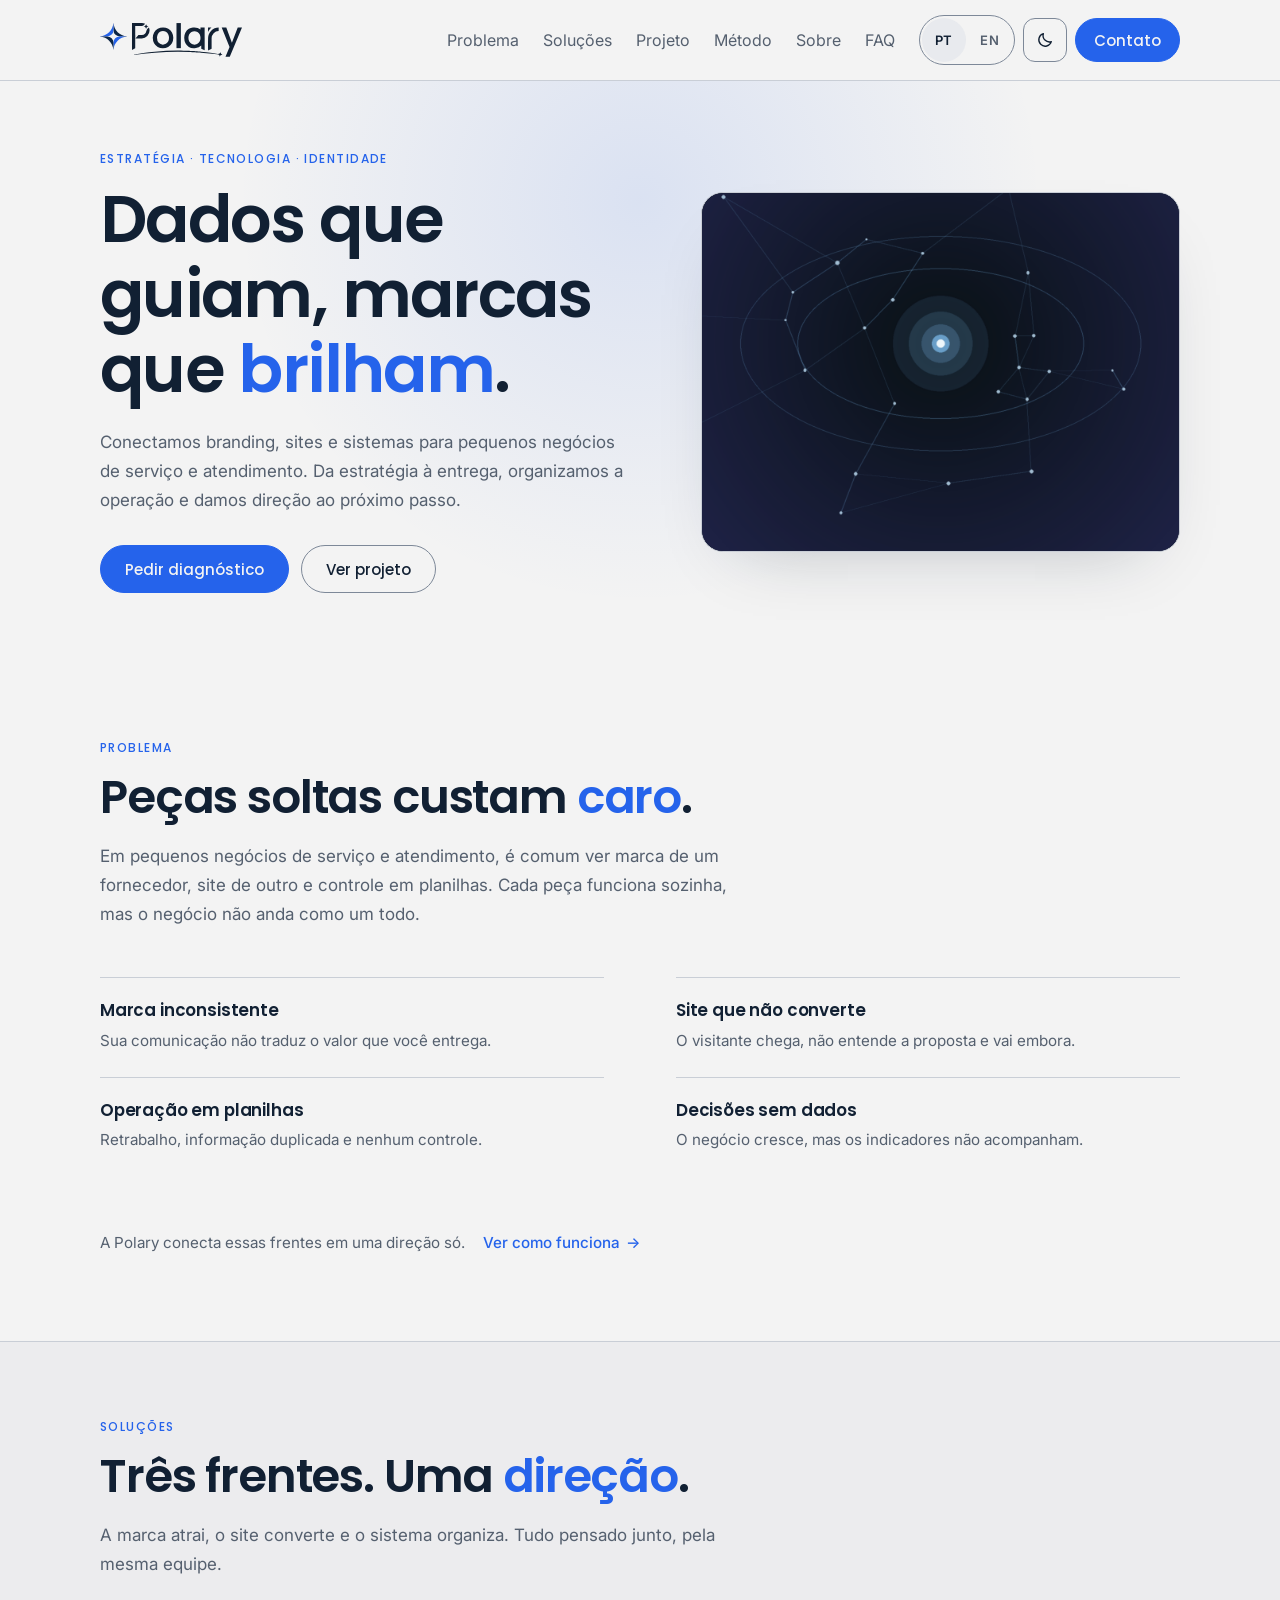
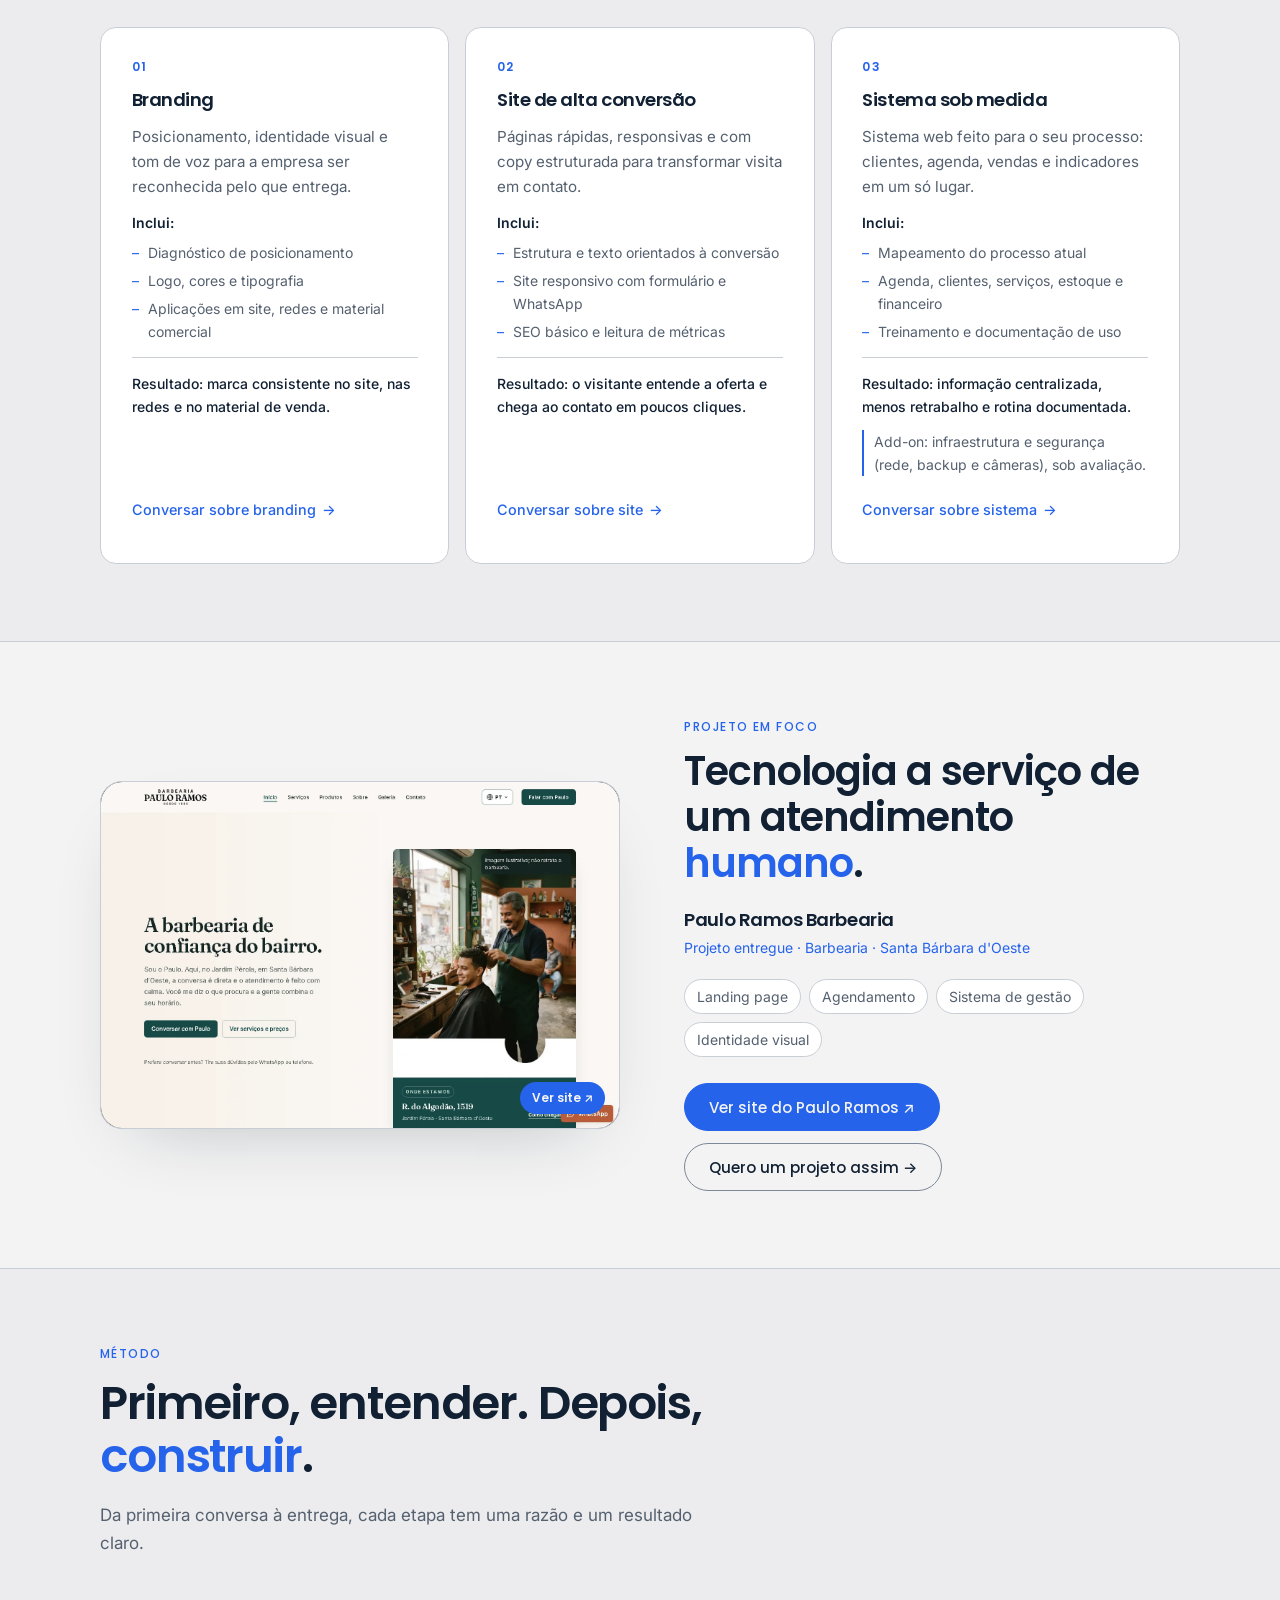
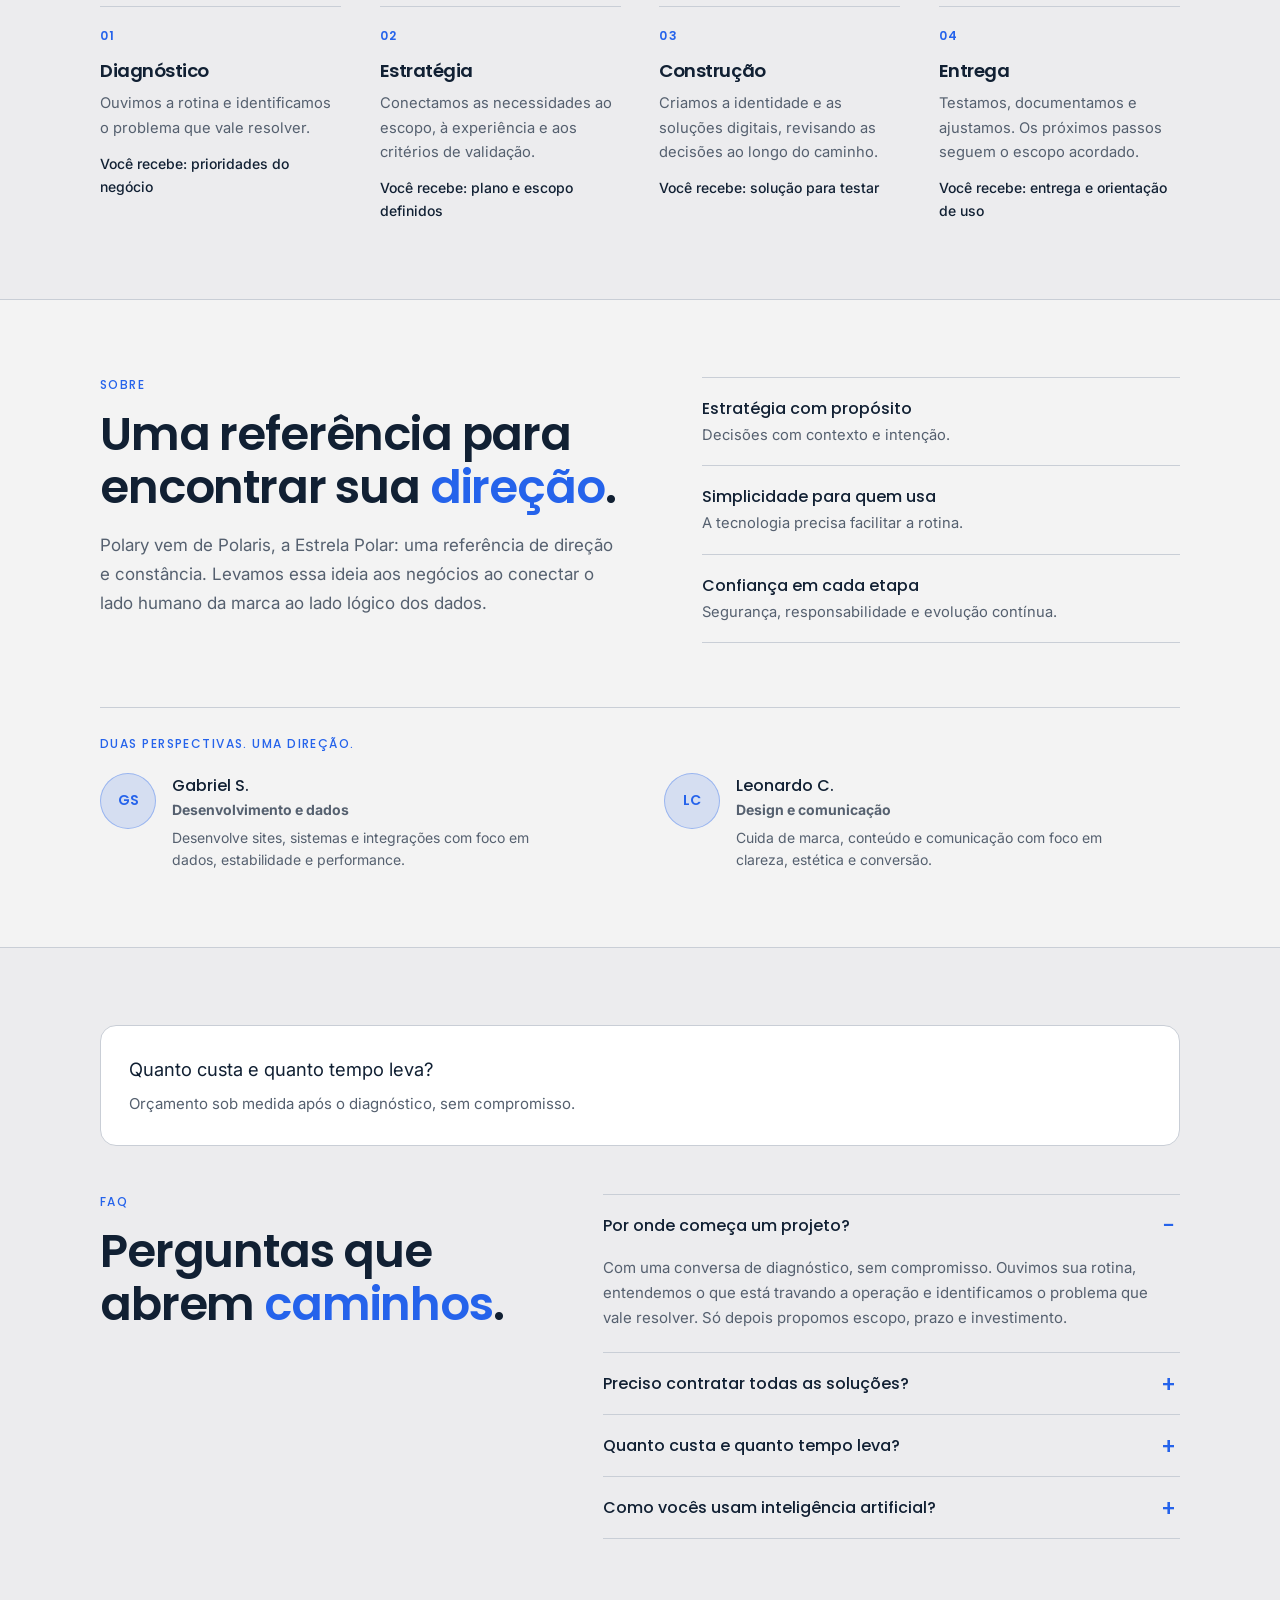
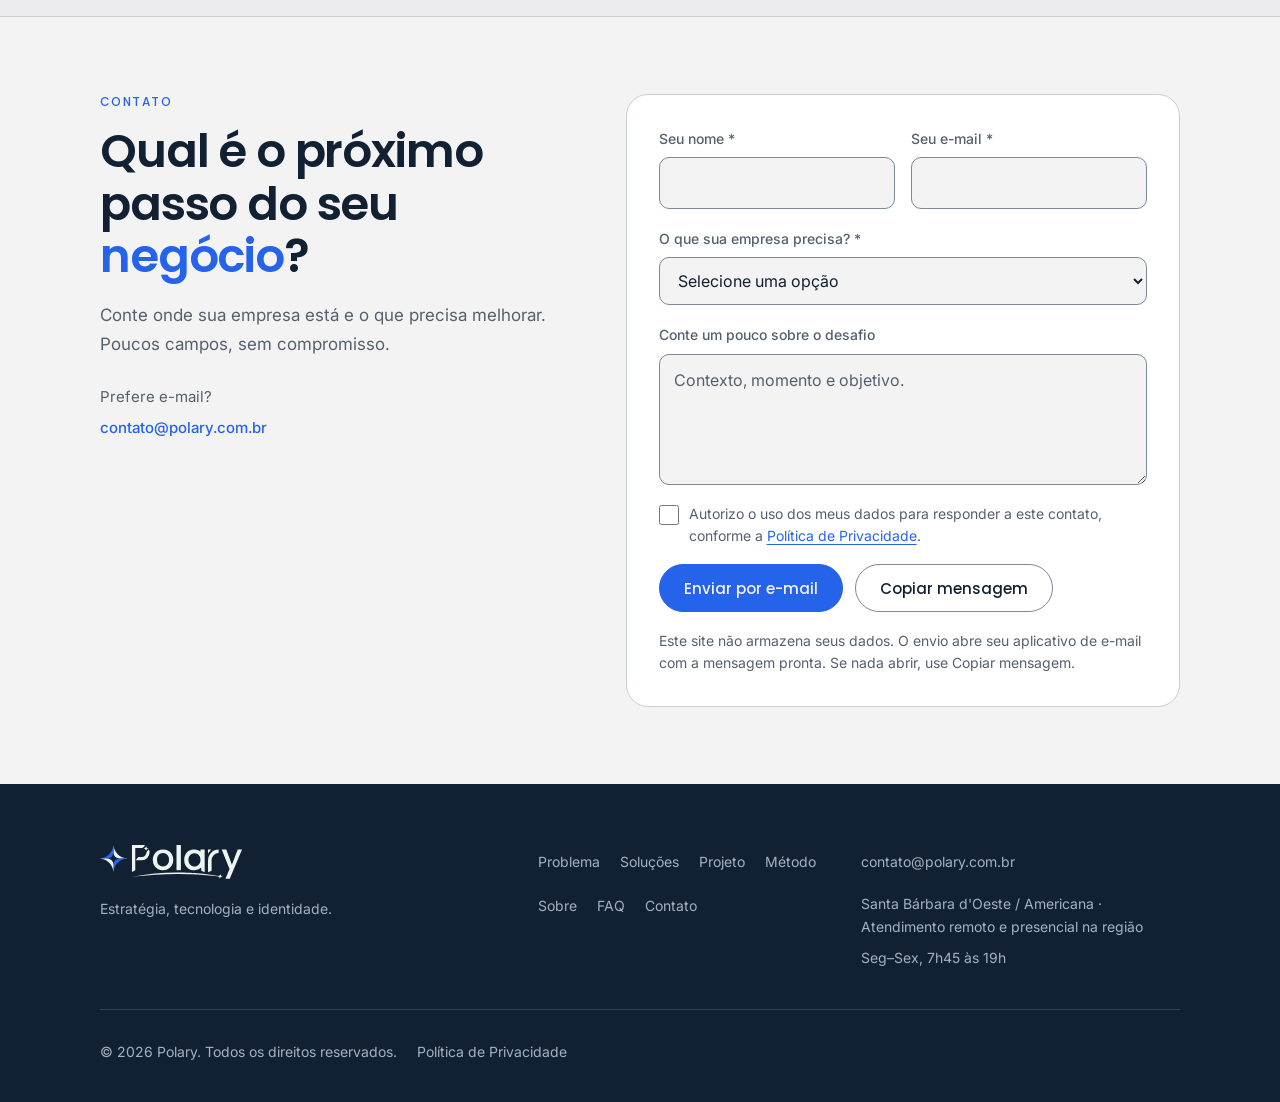
==== commit 08f62039: "Correção do slogan" ====
--- a/index.html
+++ b/index.html
@@ -19,7 +19,7 @@
     <meta property="og:site_name" content="Polary">
     <meta property="og:type" content="website">
     <meta property="og:url" id="og-url" content="https://polary.com.br/">
-    <meta property="og:title" content="Polary — Dados que guiam, marcas que lideram"
+    <meta property="og:title" content="Polary — Dados que guiam, marcas que brilham"
         data-en-content="Polary — Data that guides, brands that lead">
     <meta property="og:description"
         content="Branding, sites de alta conversão e sistemas sob medida para pequenos negócios de serviço e atendimento."
@@ -27,19 +27,19 @@
     <meta property="og:image" content="https://polary.com.br/assets/images/og-image.png">
     <meta property="og:image:width" content="1200">
     <meta property="og:image:height" content="630">
-    <meta property="og:image:alt" content="Polary — dados que guiam, marcas que lideram"
+    <meta property="og:image:alt" content="Polary — dados que guiam, marcas que brilham"
         data-en-content="Polary — data that guides, brands that lead">
     <meta property="og:locale" content="pt_BR">
     <meta property="og:locale:alternate" content="en_US">
 
     <meta name="twitter:card" content="summary_large_image">
-    <meta name="twitter:title" content="Polary — Dados que guiam, marcas que lideram"
+    <meta name="twitter:title" content="Polary — Dados que guiam, marcas que brilham"
         data-en-content="Polary — Data that guides, brands that lead">
     <meta name="twitter:description"
         content="Branding, sites de alta conversão e sistemas sob medida para pequenos negócios de serviço e atendimento."
         data-en-content="Branding, high-converting websites and custom systems for small service and care businesses.">
     <meta name="twitter:image" content="https://polary.com.br/assets/images/og-image.png">
-    <meta name="twitter:image:alt" content="Polary — dados que guiam, marcas que lideram"
+    <meta name="twitter:image:alt" content="Polary — dados que guiam, marcas que brilham"
         data-en-content="Polary — data that guides, brands that lead">
 
     <link rel="icon" href="assets/images/favicon.svg" type="image/svg+xml">
@@ -170,7 +170,7 @@
                 <div class="reveal is-visible">
                     <p class="eyebrow" data-en="Strategy · Technology · Identity">Estratégia · Tecnologia · Identidade</p>
                     <h1 id="hero-title" data-en="Data that guides, brands that <em>lead</em>.">Dados que guiam, marcas
-                        que <em>lideram</em>.</h1>
+                        que <em>brilham</em>.</h1>
                     <p class="lead"
                         data-en="We connect branding, websites and systems for small service and care businesses. From strategy to delivery, we organize operations and give direction to the next step.">
                         Conectamos branding, sites e sistemas para pequenos negócios de serviço e atendimento. Da
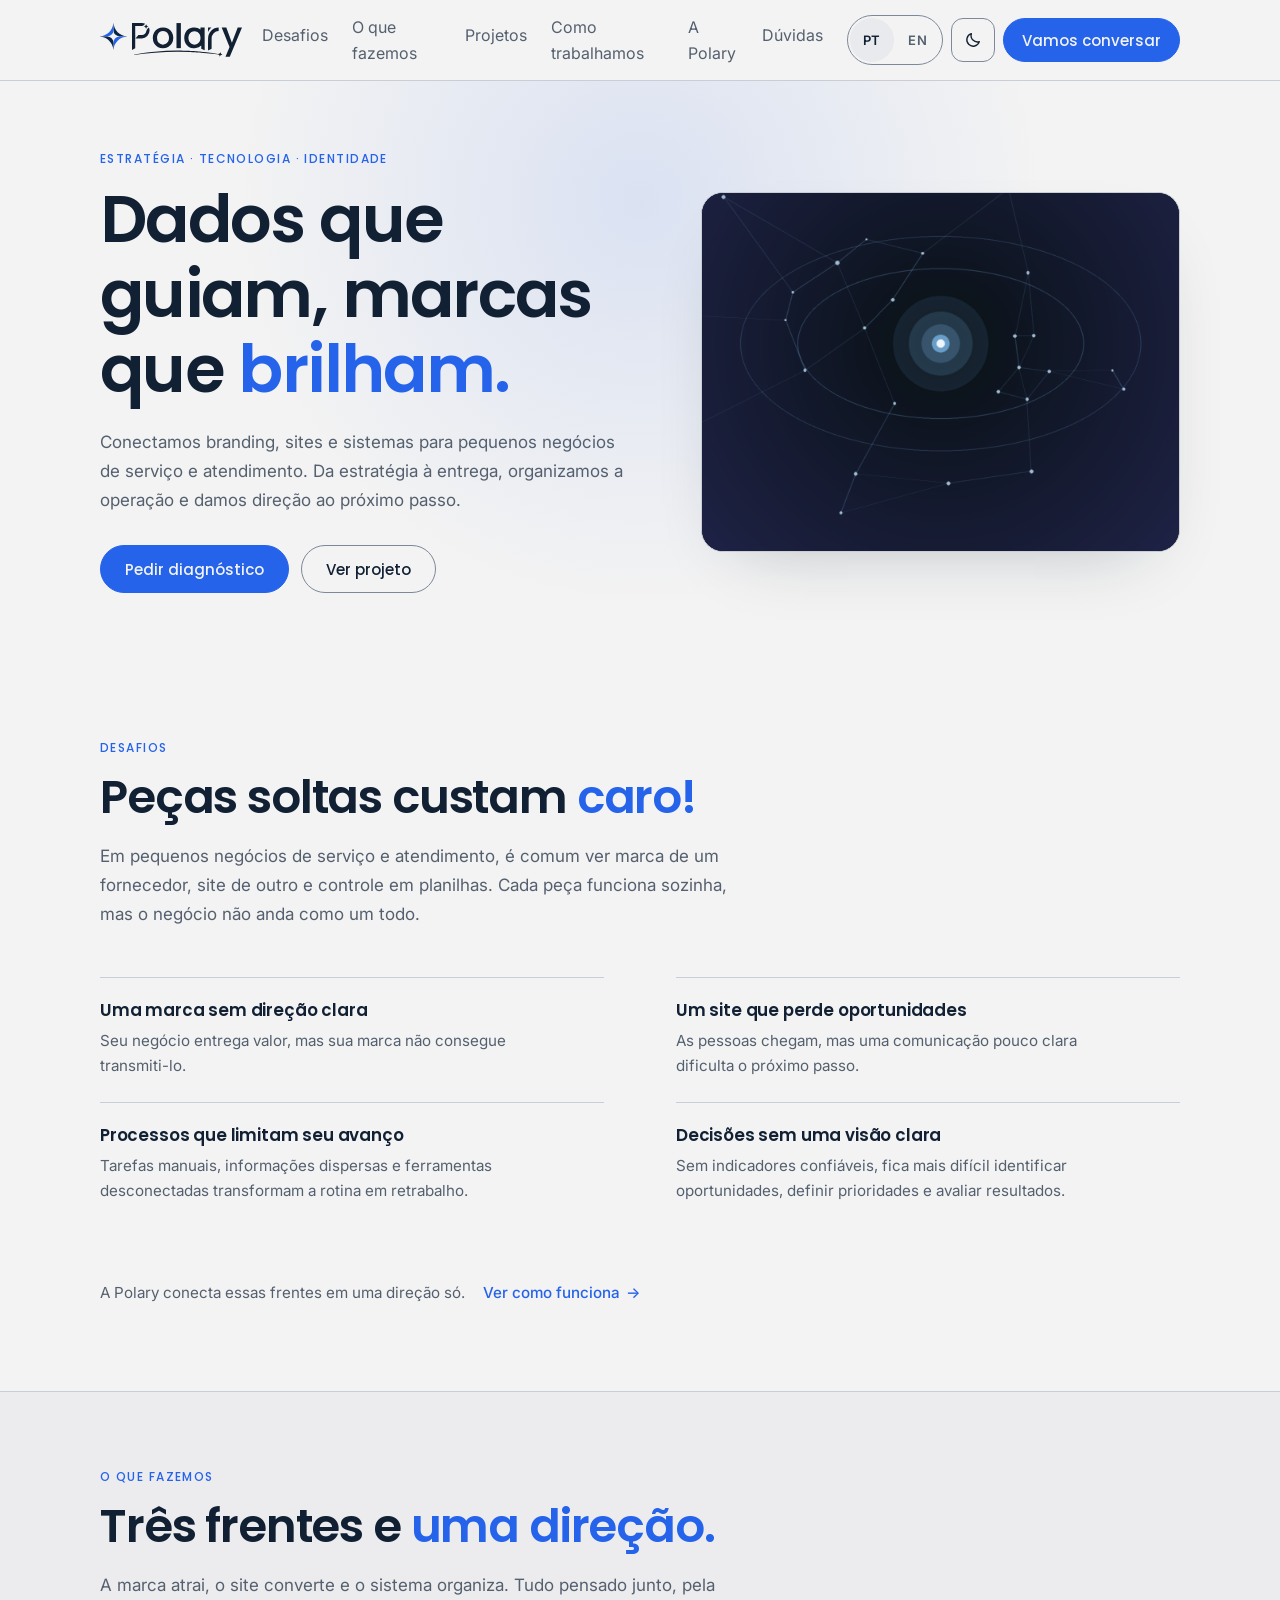
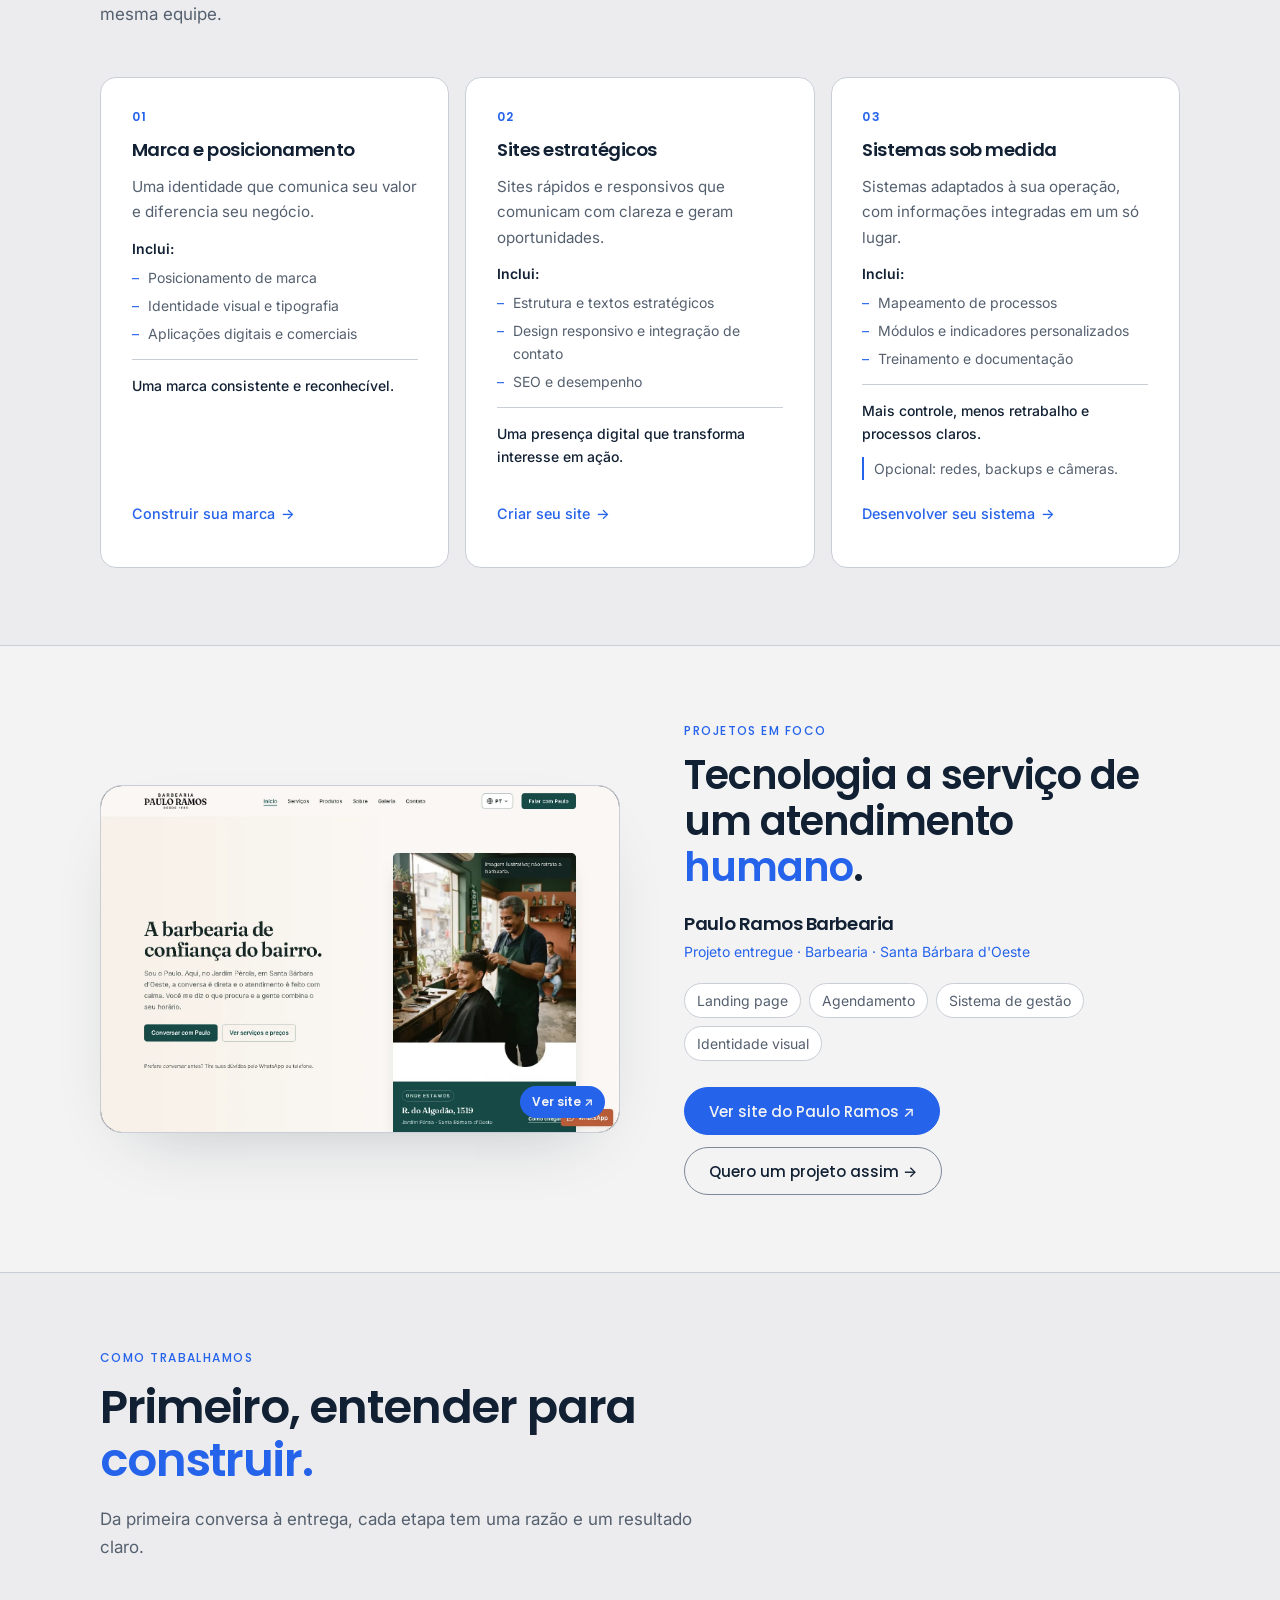
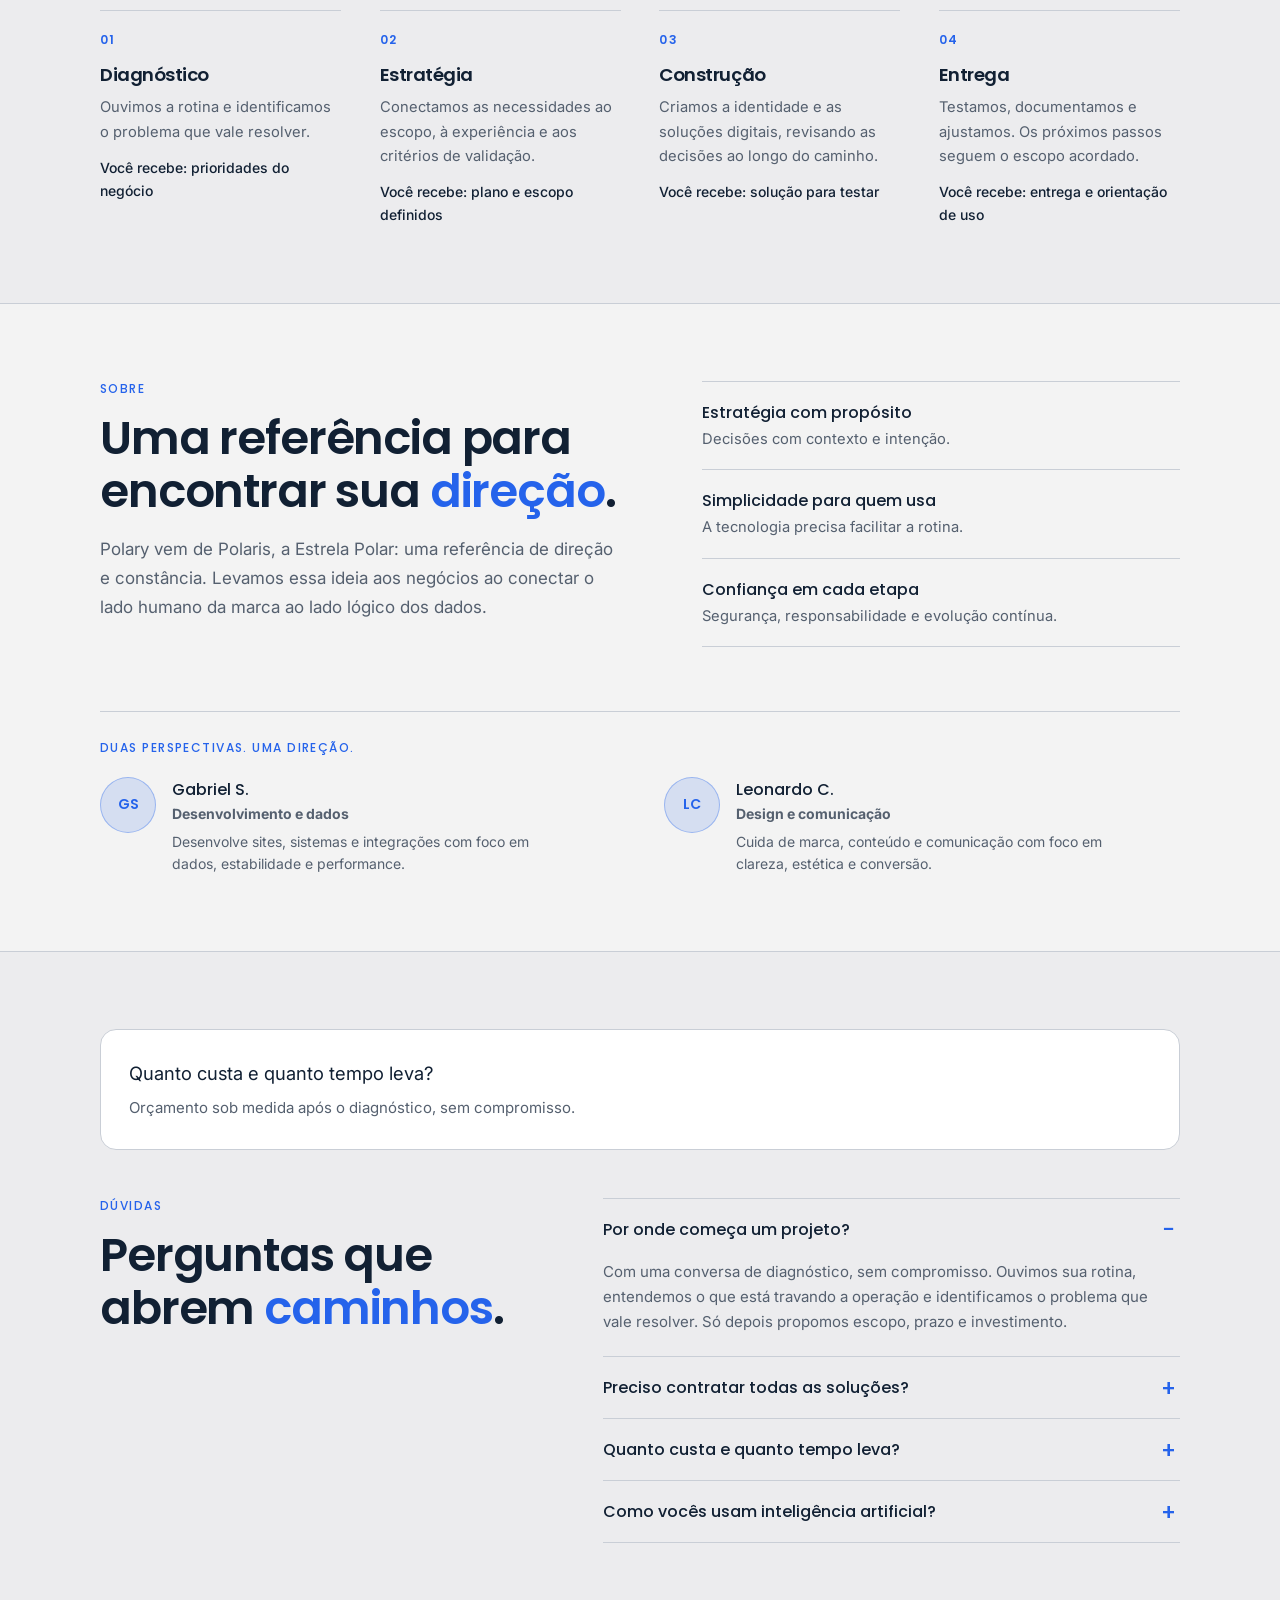
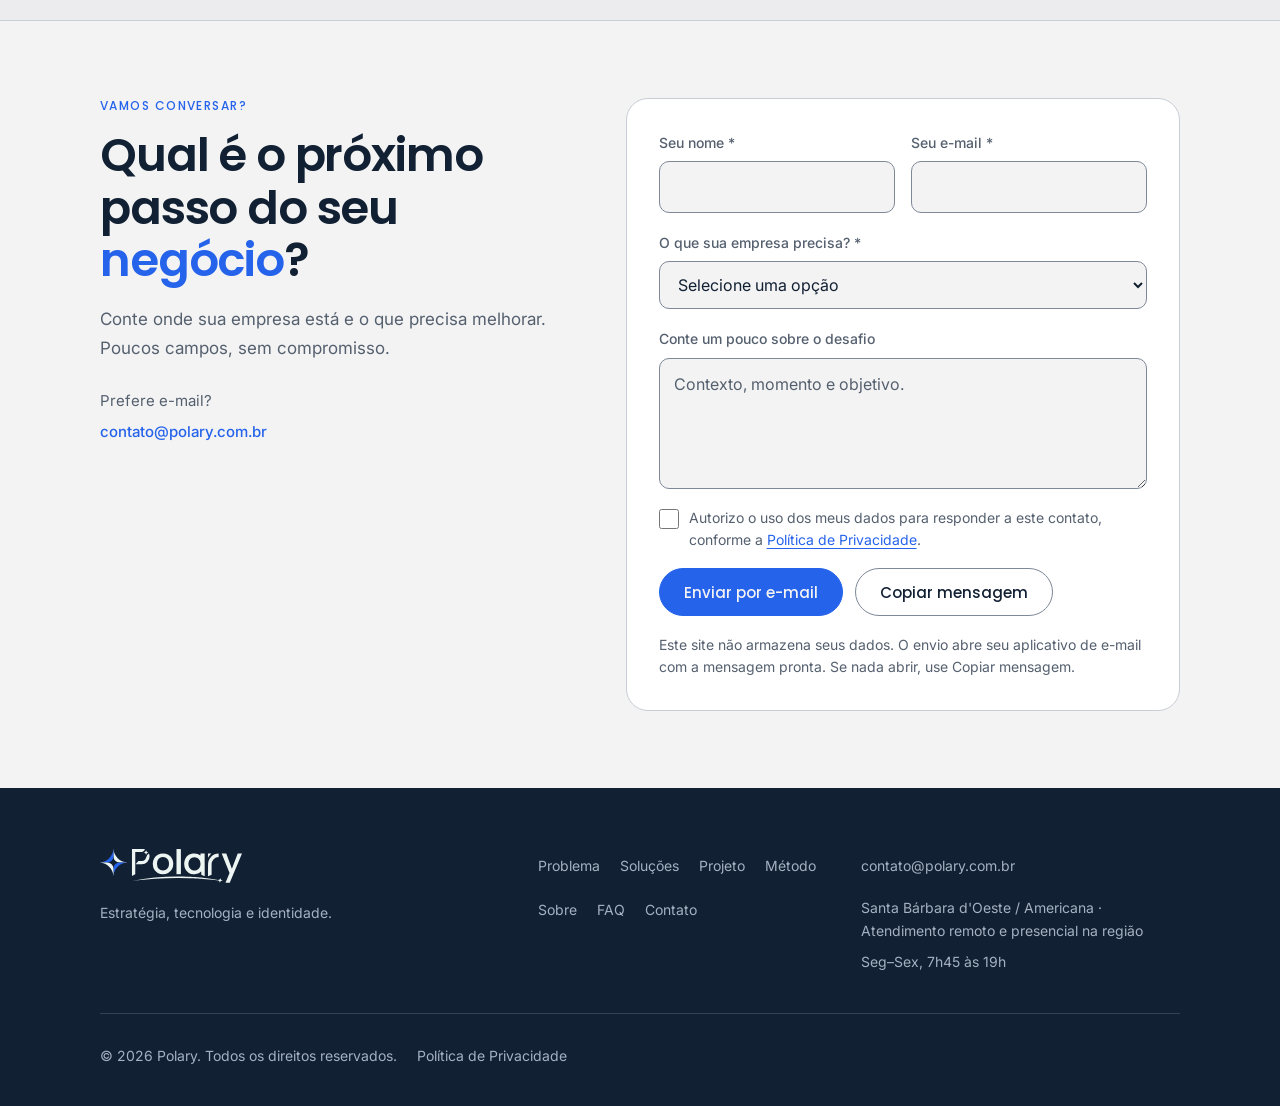
==== commit 8b4ee4a9: "Correção exesso de textos" ====
--- a/index.html
+++ b/index.html
@@ -93,75 +93,72 @@
 <body>
     <a class="skip-link" href="#conteudo" data-en="Skip to content">Ir para o conteúdo</a>
 
-    <header class="site-header">
-        <div class="container header__bar">
-            <a class="brand" href="#inicio" aria-label="Polary — início" data-en-aria-label="Polary — home">
-                <img class="brand__logo brand__logo--dark" src="assets/images/logo-exp-white.svg" alt="" width="142"
-                    height="34">
-                <img class="brand__logo brand__logo--light" src="assets/images/logo-exp-dark.svg" alt="" width="142"
-                    height="34">
-            </a>
-
-            <nav class="nav" aria-label="Navegação principal" data-en-aria-label="Main navigation">
-                <ul>
-                    <li><a href="#problema" data-en="Problem">Problema</a></li>
-                    <li><a href="#solucoes" data-en="Solutions">Soluções</a></li>
-                    <li><a href="#projeto" data-en="Project">Projeto</a></li>
-                    <li><a href="#metodo" data-en="Method">Método</a></li>
-                    <li><a href="#sobre" data-en="About">Sobre</a></li>
-                    <li><a href="#faq" data-en="FAQ">FAQ</a></li>
-                </ul>
-            </nav>
-
-            <div class="header__tools">
-                <div class="lang" role="group" aria-label="Idioma" data-en-aria-label="Language">
-                    <button type="button" data-lang="pt" lang="pt-BR" aria-pressed="true">PT</button>
-                    <button type="button" data-lang="en" lang="en" aria-pressed="false">EN</button>
-                </div>
-
-                <button class="icon-btn theme-toggle" type="button" aria-label="Ativar tema claro"
-                    data-en-aria-label="Switch to light theme">
-                    <svg class="icon icon--sun" viewBox="0 0 24 24" fill="none" stroke="currentColor"
-                        stroke-width="1.8" stroke-linecap="round" aria-hidden="true">
-                        <circle cx="12" cy="12" r="4.2"></circle>
-                        <path
-                            d="M12 2.5v2.2M12 19.3v2.2M4.6 4.6l1.6 1.6M17.8 17.8l1.6 1.6M2.5 12h2.2M19.3 12h2.2M4.6 19.4l1.6-1.6M17.8 6.2l1.6-1.6">
-                        </path>
-                    </svg>
-                    <svg class="icon icon--moon" viewBox="0 0 24 24" fill="none" stroke="currentColor"
-                        stroke-width="1.8" stroke-linecap="round" stroke-linejoin="round" aria-hidden="true">
-                        <path d="M20.4 14.2A8.5 8.5 0 0 1 9.8 3.6 8.5 8.5 0 1 0 20.4 14.2Z"></path>
-                    </svg>
-                </button>
-
-                <a class="btn btn--primary btn--sm header__cta" href="#contato" data-en="Contact">Contato</a>
-
-                <button class="icon-btn menu-btn" type="button" aria-expanded="false" aria-controls="mobile-menu"
-                    aria-label="Abrir menu" data-en-aria-label="Open menu">
-                    <svg class="icon icon--menu" viewBox="0 0 24 24" fill="none" stroke="currentColor"
-                        stroke-width="1.8" stroke-linecap="round" aria-hidden="true">
-                        <path d="M4 7h16M4 12h16M4 17h16"></path>
-                    </svg>
-                    <svg class="icon icon--close" viewBox="0 0 24 24" fill="none" stroke="currentColor"
-                        stroke-width="1.8" stroke-linecap="round" aria-hidden="true">
-                        <path d="M6 6l12 12M18 6L6 18"></path>
-                    </svg>
-                </button>
-            </div>
+   <header class="site-header">
+    <div class="container header__bar">
+        <a class="brand" href="#inicio" aria-label="Polary — início" data-en-aria-label="Polary — home">
+            <img class="brand__logo brand__logo--dark" src="assets/images/logo-exp-white.svg" alt="" width="142" height="34">
+            <img class="brand__logo brand__logo--light" src="assets/images/logo-exp-dark.svg" alt="" width="142" height="34">
+        </a>
+
+        <nav class="nav" aria-label="Navegação principal" data-en-aria-label="Main navigation">
+            <ul>
+                <li><a href="#problema" data-en="Challenges">Desafios</a></li>
+                <li><a href="#solucoes" data-en="What We Do">O que fazemos</a></li>
+                <li><a href="#projeto" data-en="Projects">Projetos</a></li>
+                <li><a href="#metodo" data-en="How We Work">Como trabalhamos</a></li>
+                <li><a href="#sobre" data-en="About Polary">A Polary</a></li>
+                <li><a href="#faq" data-en="FAQ">Dúvidas</a></li>
+            </ul>
+        </nav>
+
+        <div class="header__tools">
+            <div class="lang" role="group" aria-label="Idioma" data-en-aria-label="Language">
+                <button type="button" data-lang="pt" lang="pt-BR" aria-pressed="true">PT</button>
+                <button type="button" data-lang="en" lang="en" aria-pressed="false">EN</button>
+            </div>
+
+            <button class="icon-btn theme-toggle" type="button" aria-label="Ativar tema claro"
+                data-en-aria-label="Switch to light theme">
+                <svg class="icon icon--sun" viewBox="0 0 24 24" fill="none" stroke="currentColor"
+                    stroke-width="1.8" stroke-linecap="round" aria-hidden="true">
+                    <circle cx="12" cy="12" r="4.2"></circle>
+                    <path d="M12 2.5v2.2M12 19.3v2.2M4.6 4.6l1.6 1.6M17.8 17.8l1.6 1.6M2.5 12h2.2M19.3 12h2.2M4.6 19.4l1.6-1.6M17.8 6.2l1.6-1.6"></path>
+                </svg>
+                <svg class="icon icon--moon" viewBox="0 0 24 24" fill="none" stroke="currentColor"
+                    stroke-width="1.8" stroke-linecap="round" stroke-linejoin="round" aria-hidden="true">
+                    <path d="M20.4 14.2A8.5 8.5 0 0 1 9.8 3.6 8.5 8.5 0 1 0 20.4 14.2Z"></path>
+                </svg>
+            </button>
+
+            <a class="btn btn--primary btn--sm header__cta" href="#contato"
+                data-en="Let's Talk">Vamos conversar</a>
+
+            <button class="icon-btn menu-btn" type="button" aria-expanded="false"
+                aria-controls="mobile-menu" aria-label="Abrir menu" data-en-aria-label="Open menu">
+                <svg class="icon icon--menu" viewBox="0 0 24 24" fill="none" stroke="currentColor"
+                    stroke-width="1.8" stroke-linecap="round" aria-hidden="true">
+                    <path d="M4 7h16M4 12h16M4 17h16"></path>
+                </svg>
+                <svg class="icon icon--close" viewBox="0 0 24 24" fill="none" stroke="currentColor"
+                    stroke-width="1.8" stroke-linecap="round" aria-hidden="true">
+                    <path d="M6 6l12 12M18 6L6 18"></path>
+                </svg>
+            </button>
         </div>
-
-        <div class="mobile-panel" id="mobile-menu" hidden>
-            <nav class="container" aria-label="Navegação móvel" data-en-aria-label="Mobile navigation">
-                <a href="#problema" data-en="Problem">Problema</a>
-                <a href="#solucoes" data-en="Solutions">Soluções</a>
-                <a href="#projeto" data-en="Project">Projeto</a>
-                <a href="#metodo" data-en="Method">Método</a>
-                <a href="#sobre" data-en="About">Sobre</a>
-                <a href="#faq" data-en="FAQ">FAQ</a>
-                <a href="#contato" data-en="Contact">Contato</a>
-            </nav>
-        </div>
-    </header>
+    </div>
+
+    <div class="mobile-panel" id="mobile-menu" hidden>
+        <nav class="container" aria-label="Navegação móvel" data-en-aria-label="Mobile navigation">
+            <a href="#problema" data-en="Challenges">Desafios</a>
+            <a href="#solucoes" data-en="What We Do">O que fazemos</a>
+            <a href="#projeto" data-en="Projects">Projetos</a>
+            <a href="#metodo" data-en="How We Work">Como trabalhamos</a>
+            <a href="#sobre" data-en="About Polary">A Polary</a>
+            <a href="#faq" data-en="FAQ">Dúvidas</a>
+            <a href="#contato" data-en="Let's Talk">Vamos conversar</a>
+        </nav>
+    </div>
+</header>
 
     <main id="conteudo">
         <!-- 1. ATENÇÃO -->
@@ -170,7 +167,7 @@
                 <div class="reveal is-visible">
                     <p class="eyebrow" data-en="Strategy · Technology · Identity">Estratégia · Tecnologia · Identidade</p>
                     <h1 id="hero-title" data-en="Data that guides, brands that <em>lead</em>.">Dados que guiam, marcas
-                        que <em>brilham</em>.</h1>
+                        que <em>brilham.</em></h1>
                     <p class="lead"
                         data-en="We connect branding, websites and systems for small service and care businesses. From strategy to delivery, we organize operations and give direction to the next step.">
                         Conectamos branding, sites e sistemas para pequenos negócios de serviço e atendimento. Da
@@ -195,34 +192,58 @@
         <section class="section" id="problema" aria-labelledby="problema-title">
             <div class="container">
                 <div class="section__head reveal">
-                    <p class="eyebrow" data-en="Problem">Problema</p>
-                    <h2 id="problema-title" data-en="Scattered pieces are <em>costly</em>.">Peças soltas custam <em>caro</em>.</h2>
+                    <p class="eyebrow" data-en="Problem">Desafios</p>
+                    <h2 id="problema-title" data-en="Scattered pieces are <em>costly</em>.">Peças soltas custam <em>caro!</em></h2>
                     <p class="lead"
                         data-en="In small service and care businesses, it's common to see the brand from one vendor, the website from another and control in spreadsheets. Each piece works alone, but the business doesn't move as a whole.">
                         Em pequenos negócios de serviço e atendimento, é comum ver marca de um fornecedor, site de outro
                         e controle em planilhas. Cada peça funciona sozinha, mas o negócio não anda como um todo.</p>
                 </div>
 
+               
                 <ul class="pain-list reveal">
                     <li>
-                        <span class="pain-list__title" data-en="Inconsistent brand">Marca inconsistente</span>
-                        <p data-en="Your communication doesn't reflect the value you deliver.">Sua comunicação não traduz
-                            o valor que você entrega.</p>
+                        <span class="pain-list__title"
+                            data-en="A brand without a clear direction">
+                            Uma marca sem direção clara
+                        </span>
+                        <p
+                            data-en="Your business delivers value, but your brand doesn't communicate it.">
+                            Seu negócio entrega valor, mas sua marca não consegue transmiti-lo.
+                        </p>
                     </li>
+
                     <li>
-                        <span class="pain-list__title" data-en="A website that doesn't convert">Site que não converte</span>
-                        <p data-en="Visitors arrive, don't get the offer and leave.">O visitante chega, não entende a
-                            proposta e vai embora.</p>
+                        <span class="pain-list__title"
+                            data-en="A website that loses opportunities">
+                            Um site que perde oportunidades
+                        </span>
+                        <p
+                            data-en="Visitors arrive, but unclear messaging and weak calls to action keep them from moving forward.">
+                            As pessoas chegam, mas uma comunicação pouco clara dificulta o próximo passo.
+                        </p>
                     </li>
+
                     <li>
-                        <span class="pain-list__title" data-en="Operations in spreadsheets">Operação em planilhas</span>
-                        <p data-en="Rework, duplicated information and no control.">Retrabalho, informação duplicada e
-                            nenhum controle.</p>
+                        <span class="pain-list__title"
+                            data-en="Processes that slow you down">
+                            Processos que limitam seu avanço
+                        </span>
+                        <p
+                            data-en="Manual tasks, scattered information and disconnected tools turn routine work into rework.">
+                            Tarefas manuais, informações dispersas e ferramentas desconectadas transformam a rotina em retrabalho.
+                        </p>
                     </li>
+
                     <li>
-                        <span class="pain-list__title" data-en="Decisions without data">Decisões sem dados</span>
-                        <p data-en="The business grows, but the indicators don't keep up.">O negócio cresce, mas os
-                            indicadores não acompanham.</p>
+                        <span class="pain-list__title"
+                            data-en="Decisions without a clear picture">
+                            Decisões sem uma visão clara
+                        </span>
+                        <p
+                            data-en="Without reliable indicators, it's harder to identify opportunities, prioritize actions and measure results.">
+                            Sem indicadores confiáveis, fica mais difícil identificar oportunidades, definir prioridades e avaliar resultados.
+                        </p>
                     </li>
                 </ul>
 
@@ -238,83 +259,101 @@
         <section class="section section--tint" id="solucoes" aria-labelledby="solucoes-title">
             <div class="container">
                 <div class="section__head reveal">
-                    <p class="eyebrow" data-en="Solutions">Soluções</p>
-                    <h2 id="solucoes-title" data-en="Three fronts. One <em>direction</em>.">Três frentes. Uma <em>direção</em>.</h2>
+                    <p class="eyebrow" data-en="Solutions">O que fazemos</p>
+                    <h2 id="solucoes-title" data-en="Three fronts. One <em>direction</em>.">Três frentes e <em>uma direção.</em></h2>
                     <p class="lead"
                         data-en="The brand attracts, the website converts and the system organizes. All designed together, by the same team.">
                         A marca atrai, o site converte e o sistema organiza. Tudo pensado junto, pela mesma equipe.</p>
                 </div>
 
-                <div class="solutions reveal">
-                    <article class="solution">
-                        <span class="solution__index">01</span>
-                        <h3 data-en="Branding">Branding</h3>
-                        <p data-en="Positioning, visual identity and tone of voice so the company is recognized for what it delivers.">
-                            Posicionamento, identidade visual e tom de voz para a empresa ser reconhecida pelo que
-                            entrega.</p>
-                        <div class="solution__includes">
-                            <span data-en="Includes:">Inclui:</span>
-                            <ul>
-                                <li data-en="Positioning assessment">Diagnóstico de posicionamento</li>
-                                <li data-en="Logo, colors and typography">Logo, cores e tipografia</li>
-                                <li data-en="Applications on the website, social media and sales materials">Aplicações em
-                                    site, redes e material comercial</li>
-                            </ul>
-                        </div>
-                        <p class="solution__result"
-                            data-en="Result: a consistent brand across the website, social media and sales materials.">
-                            Resultado: marca consistente no site, nas redes e no material de venda.</p>
-                        <a class="link-arrow solution__link" href="#contato" data-need="branding"
-                            data-en="Talk about branding">Conversar sobre branding</a>
-                    </article>
-
-                    <article class="solution">
-                        <span class="solution__index">02</span>
-                        <h3 data-en="High-converting website">Site de alta conversão</h3>
-                        <p data-en="Fast, responsive pages with structured copy to turn visits into conversations.">
-                            Páginas rápidas, responsivas e com copy estruturada para transformar visita em contato.</p>
-                        <div class="solution__includes">
-                            <span data-en="Includes:">Inclui:</span>
-                            <ul>
-                                <li data-en="Conversion-oriented structure and copy">Estrutura e texto orientados à
-                                    conversão</li>
-                                <li data-en="Responsive website with form and WhatsApp">Site responsivo com formulário e
-                                    WhatsApp</li>
-                                <li data-en="Basic SEO and metrics setup">SEO básico e leitura de métricas</li>
-                            </ul>
-                        </div>
-                        <p class="solution__result"
-                            data-en="Result: visitors understand the offer and reach contact in a few clicks.">
-                            Resultado: o visitante entende a oferta e chega ao contato em poucos cliques.</p>
-                        <a class="link-arrow solution__link" href="#contato" data-need="website"
-                            data-en="Talk about a website">Conversar sobre site</a>
-                    </article>
-
-                    <article class="solution">
-                        <span class="solution__index">03</span>
-                        <h3 data-en="Custom system">Sistema sob medida</h3>
-                        <p data-en="A web system built for your process: clients, schedule, sales and indicators in one place.">
-                            Sistema web feito para o seu processo: clientes, agenda, vendas e indicadores em um só
-                            lugar.</p>
-                        <div class="solution__includes">
-                            <span data-en="Includes:">Inclui:</span>
-                            <ul>
-                                <li data-en="Mapping of the current process">Mapeamento do processo atual</li>
-                                <li data-en="Schedule, clients, services, inventory and finances">Agenda, clientes,
-                                    serviços, estoque e financeiro</li>
-                                <li data-en="Training and usage documentation">Treinamento e documentação de uso</li>
-                            </ul>
-                        </div>
-                        <p class="solution__result"
-                            data-en="Result: centralized information, less rework and a documented routine.">
-                            Resultado: informação centralizada, menos retrabalho e rotina documentada.</p>
-                        <p class="solution__addon"
-                            data-en="Add-on: infrastructure and security (network, backup and cameras), assessed case by case.">
-                            Add-on: infraestrutura e segurança (rede, backup e câmeras), sob avaliação.</p>
-                        <a class="link-arrow solution__link" href="#contato" data-need="system"
-                            data-en="Talk about a system">Conversar sobre sistema</a>
-                    </article>
-                </div>
+            <div class="solutions reveal">
+                <article class="solution">
+                    <span class="solution__index">01</span>
+
+                    <h3 data-en="Brand Strategy & Identity">Marca e posicionamento</h3>
+
+                    <p data-en="A clear identity that communicates your value and sets your business apart.">
+                        Uma identidade que comunica seu valor e diferencia seu negócio.
+                    </p>
+
+                    <div class="solution__includes">
+                        <span data-en="Includes:">Inclui:</span>
+                        <ul>
+                            <li data-en="Brand positioning">Posicionamento de marca</li>
+                            <li data-en="Visual identity and typography">Identidade visual e tipografia</li>
+                            <li data-en="Digital and commercial applications">Aplicações digitais e comerciais</li>
+                        </ul>
+                    </div>
+
+                    <p class="solution__result"
+                        data-en="A consistent and recognizable brand.">
+                        Uma marca consistente e reconhecível.
+                    </p>
+
+                    <a class="link-arrow solution__link" href="#contato" data-need="branding"
+                        data-en="Build your brand">Construir sua marca</a>
+                </article>
+
+                <article class="solution">
+                    <span class="solution__index">02</span>
+
+                    <h3 data-en="Strategic Websites">Sites estratégicos</h3>
+
+                    <p data-en="Fast, responsive websites designed to communicate clearly and generate opportunities.">
+                        Sites rápidos e responsivos que comunicam com clareza e geram oportunidades.
+                    </p>
+
+                    <div class="solution__includes">
+                        <span data-en="Includes:">Inclui:</span>
+                        <ul>
+                            <li data-en="Structure and conversion-focused copy">Estrutura e textos estratégicos</li>
+                            <li data-en="Responsive design and contact integration">Design responsivo e integração de contato</li>
+                            <li data-en="SEO and performance basics">SEO e desempenho</li>
+                        </ul>
+                    </div>
+
+                    <p class="solution__result"
+                        data-en="A digital presence built to turn interest into action.">
+                        Uma presença digital que transforma interesse em ação.
+                    </p>
+
+                    <a class="link-arrow solution__link" href="#contato" data-need="website"
+                        data-en="Build your website">Criar seu site</a>
+                </article>
+
+                <article class="solution">
+                    <span class="solution__index">03</span>
+
+                    <h3 data-en="Custom Systems">Sistemas sob medida</h3>
+
+                    <p data-en="Systems tailored to your workflow, connecting operations and information in one place.">
+                        Sistemas adaptados à sua operação, com informações integradas em um só lugar.
+                    </p>
+
+                    <div class="solution__includes">
+                        <span data-en="Includes:">Inclui:</span>
+                        <ul>
+                            <li data-en="Process mapping">Mapeamento de processos</li>
+                            <li data-en="Custom modules and indicators">Módulos e indicadores personalizados</li>
+                            <li data-en="Training and documentation">Treinamento e documentação</li>
+                        </ul>
+                    </div>
+
+                    <p class="solution__result"
+                        data-en="More control, less rework and clearer processes.">
+                        Mais controle, menos retrabalho e processos claros.
+                    </p>
+
+                    <p class="solution__addon"
+                        data-en="Optional: network, backup and camera infrastructure.">
+                        Opcional: redes, backups e câmeras.
+                    </p>
+
+                    <a class="link-arrow solution__link" href="#contato" data-need="system"
+                        data-en="Build your system">Desenvolver seu sistema</a>
+                </article>
+            </div>
+
             </div>
         </section>
 
@@ -335,7 +374,7 @@
                         </a>
                     </figure>
                     <div class="case__body">
-                        <p class="eyebrow" data-en="Featured project">Projeto em foco</p>
+                        <p class="eyebrow" data-en="Featured project">Projetos em foco</p>
                         <h2 id="projeto-title" data-en="Technology in service of human <em>care</em>.">Tecnologia a
                             serviço de um atendimento <em>humano</em>.</h2>
                         <h3>Paulo Ramos Barbearia</h3>
@@ -368,8 +407,8 @@
         <section class="section section--tint" id="metodo" aria-labelledby="metodo-title">
             <div class="container">
                 <div class="section__head reveal">
-                    <p class="eyebrow" data-en="Method">Método</p>
-                    <h2 id="metodo-title" data-en="First, understand. Then, <em>build</em>.">Primeiro, entender. Depois, <em>construir</em>.</h2>
+                    <p class="eyebrow" data-en="Method">Como trabalhamos</p>
+                    <h2 id="metodo-title" data-en="First, understand. Then, <em>build</em>.">Primeiro, entender para <em>construir.</em></h2>
                     <p class="lead"
                         data-en="From the first conversation to delivery, every step has a reason and a clear outcome.">
                         Da primeira conversa à entrega, cada etapa tem uma razão e um resultado claro.</p>
@@ -501,7 +540,7 @@
 
                 <div class="faq">
                     <div class="faq__intro reveal">
-                        <p class="eyebrow" data-en="FAQ">FAQ</p>
+                        <p class="eyebrow" data-en="FAQ">Dúvidas</p>
                         <h2 id="faq-title" data-en="Questions that open <em>paths</em>.">Perguntas que abrem <em>caminhos</em>.</h2>
                     </div>
 
@@ -587,7 +626,7 @@
         <section class="section" id="contato" aria-labelledby="contato-title">
             <div class="container contact">
                 <div class="contact__intro reveal">
-                    <p class="eyebrow" data-en="Contact">Contato</p>
+                    <p class="eyebrow" data-en="Contact">Vamos conversar?</p>
                     <h2 id="contato-title" data-en="What is your business's next <em>step</em>?">Qual é o próximo passo do seu <em>negócio</em>?</h2>
                     <p class="lead"
                         data-en="Tell us where your company is and what needs to improve. A few fields, no commitment.">
@@ -598,7 +637,7 @@
                             <span data-en="Prefer email?">Prefere e-mail?</span>
                             <a href="mailto:contato@polary.com.br" data-email-link data-email-text>contato@polary.com.br</a>
                         </p>
-                        <a class="btn contact__wa" data-wa-link hidden href="https://wa.me/" target="_blank"
+                        <a class="btn contact__wa" data-wa-link hidden href="https://wa.me/19998025382" target="_blank"
                             rel="noopener noreferrer"
                             aria-label="Falar com a Polary no WhatsApp (abre em nova aba)"
                             data-en-aria-label="Chat with Polary on WhatsApp (opens in a new tab)">
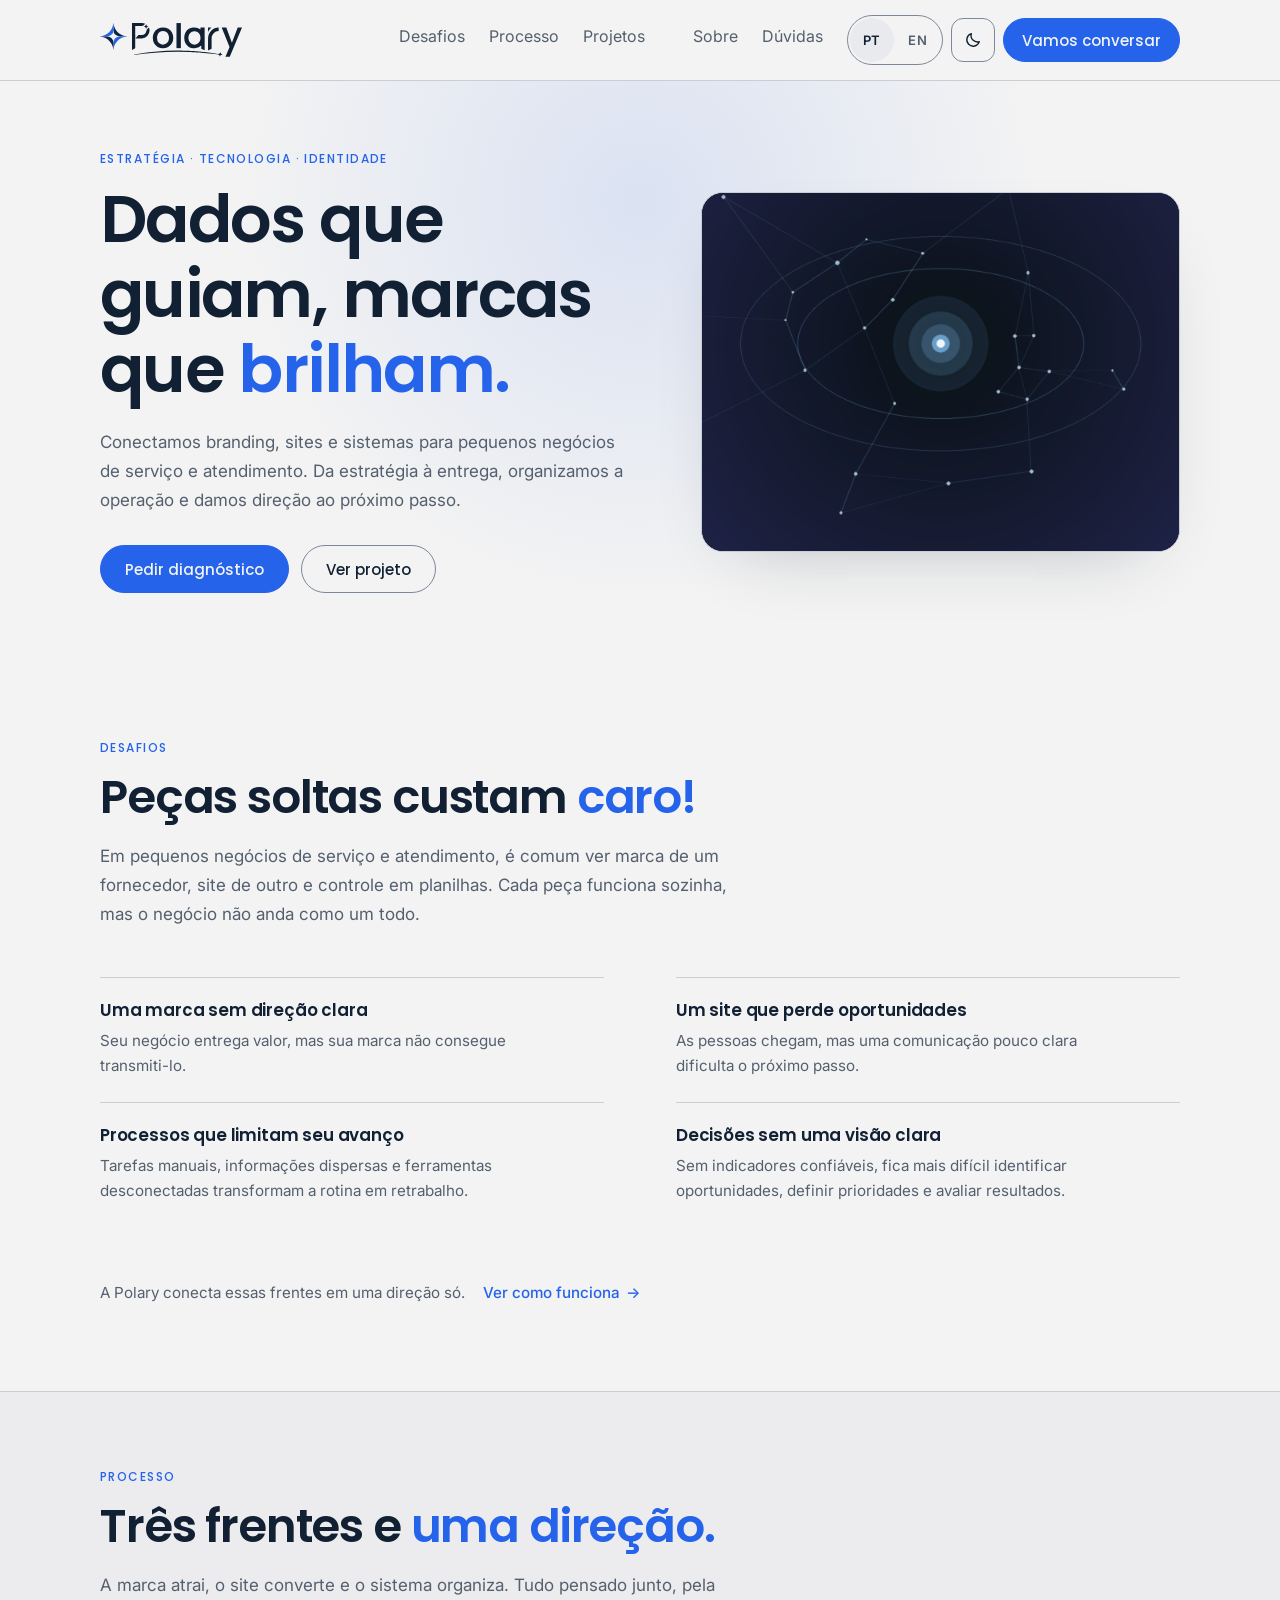
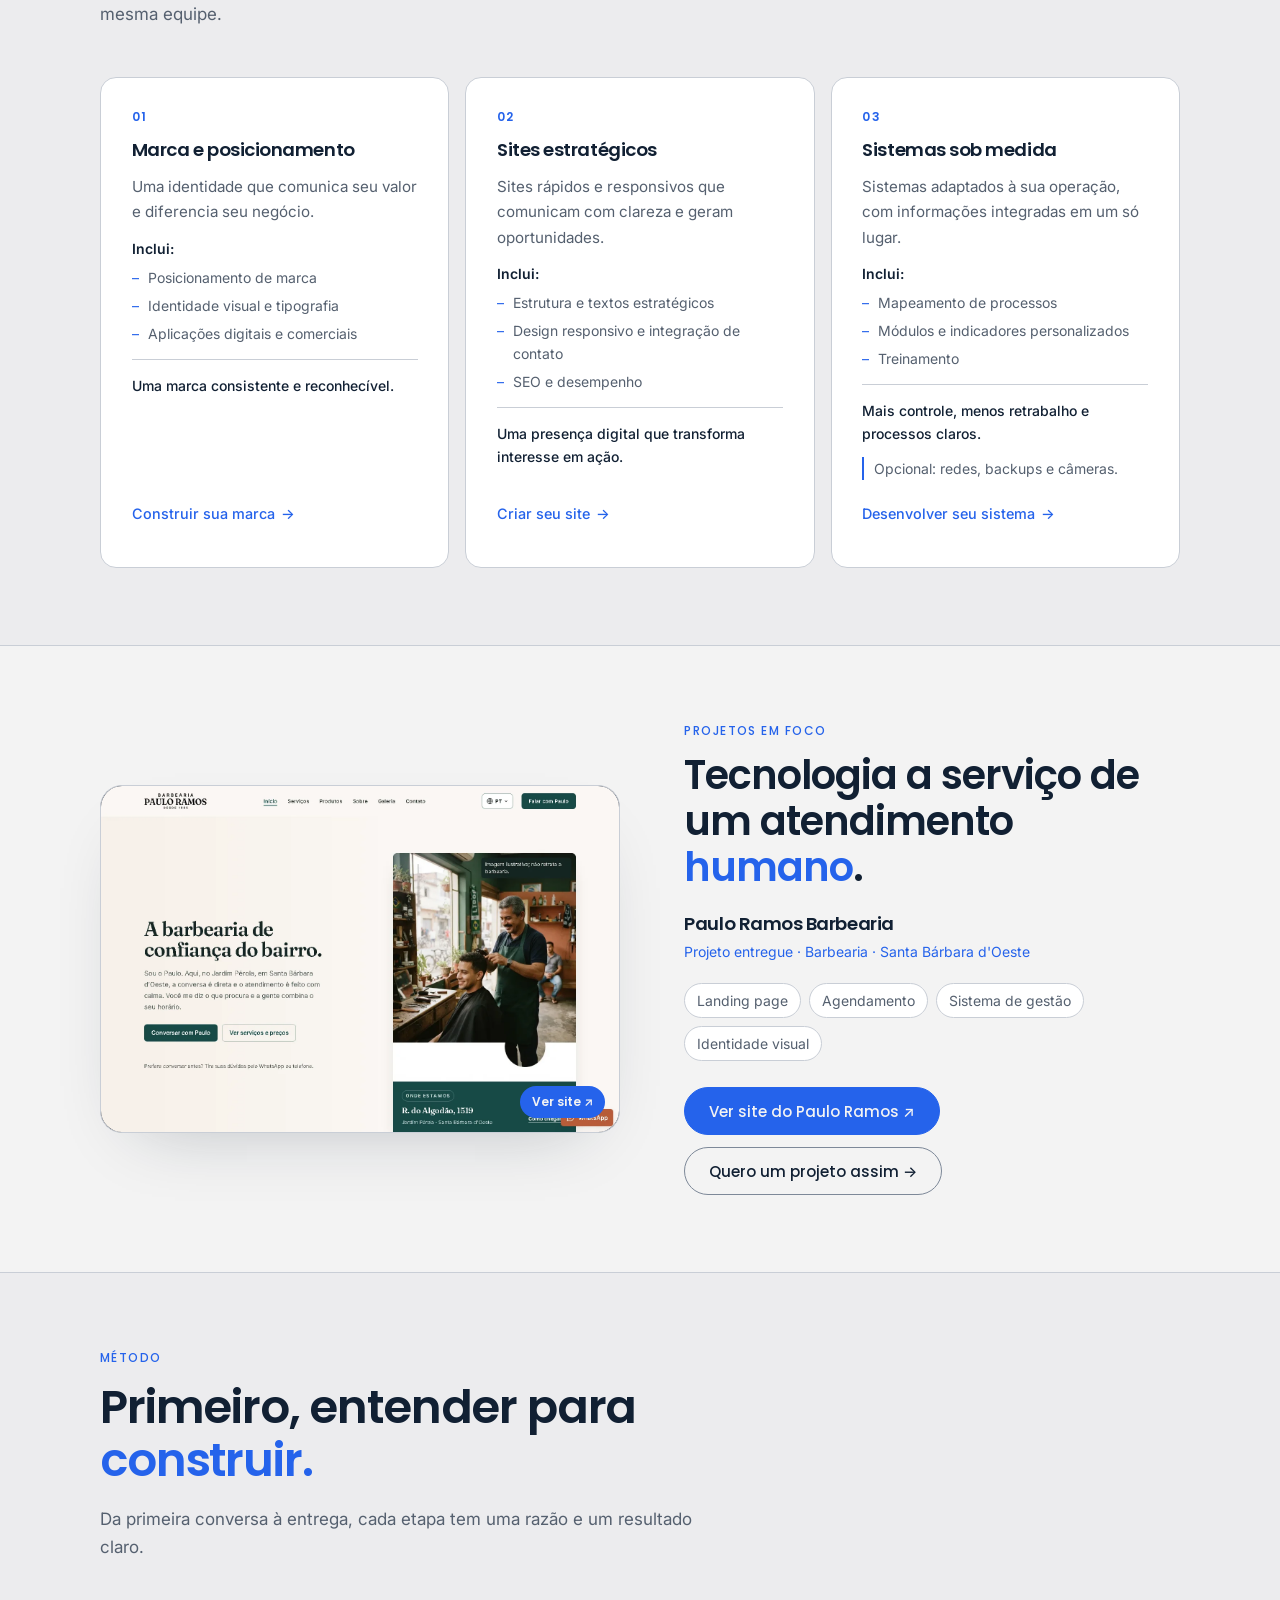
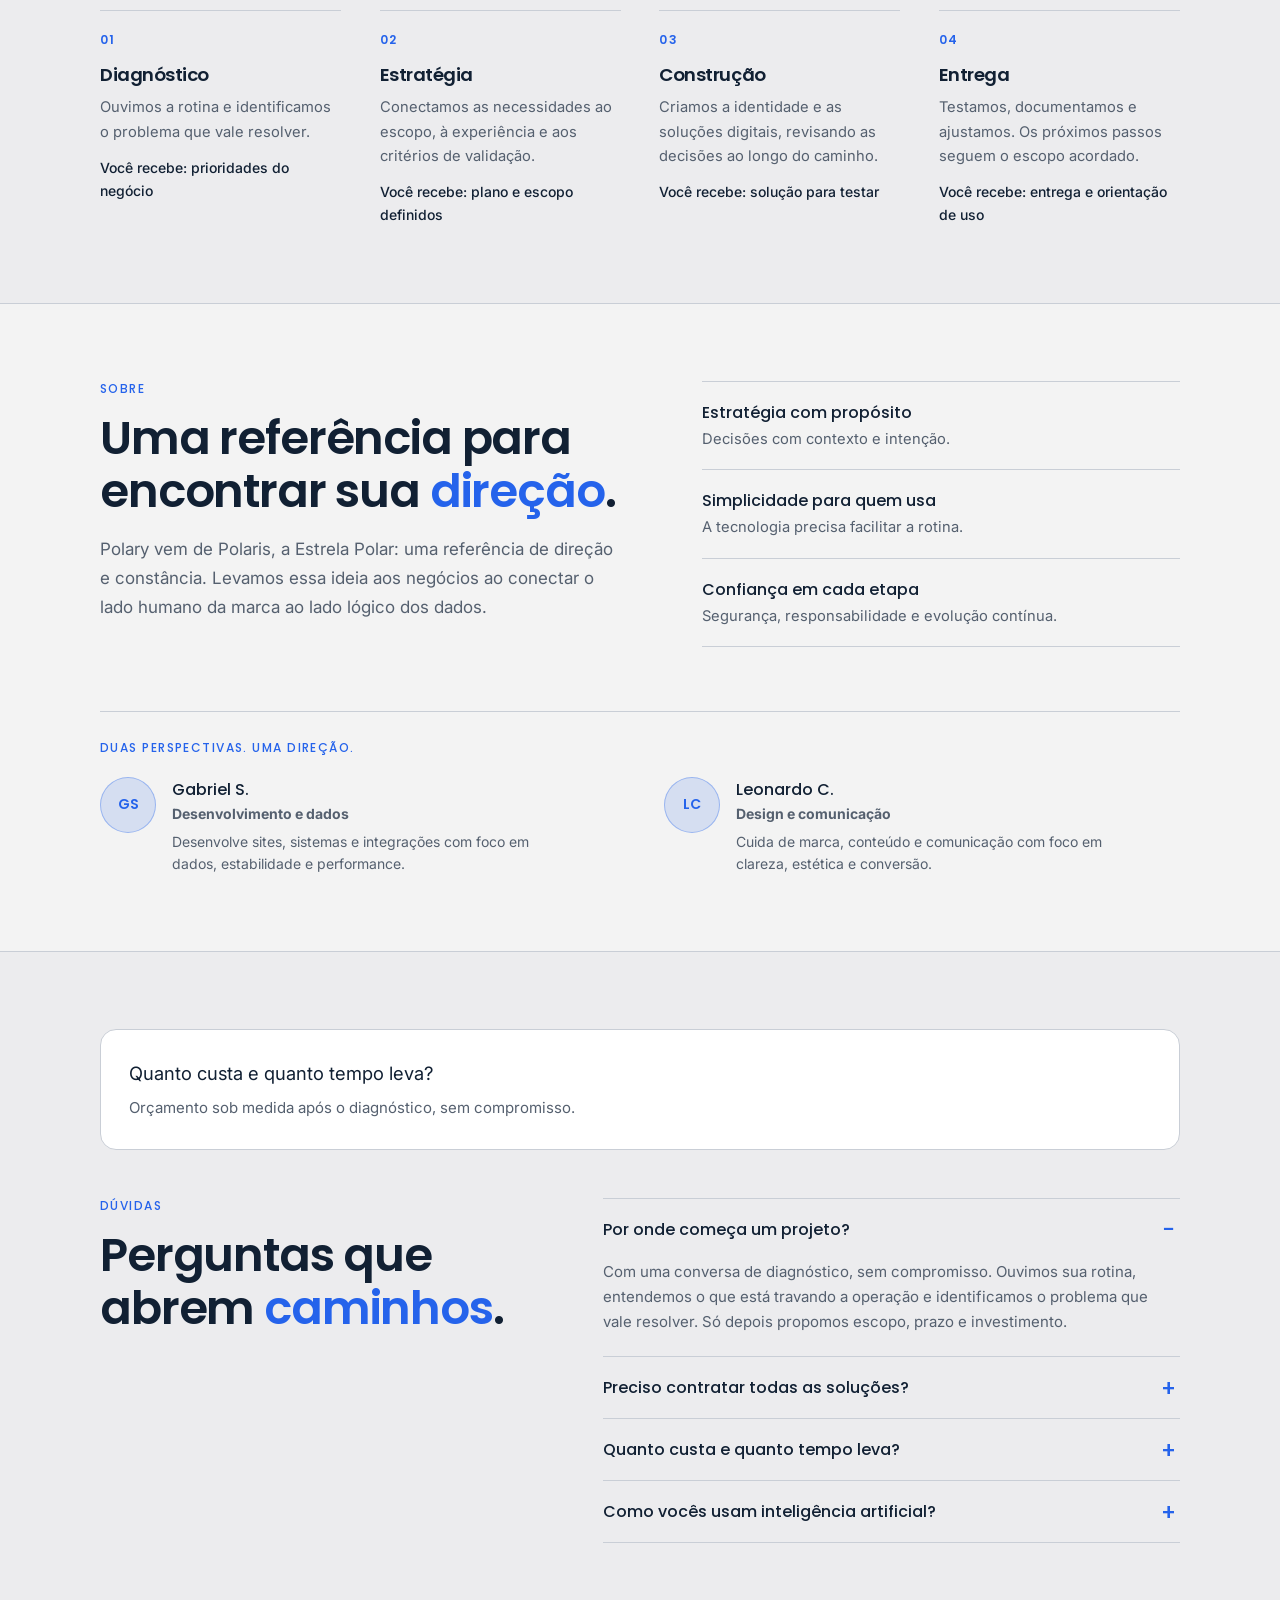
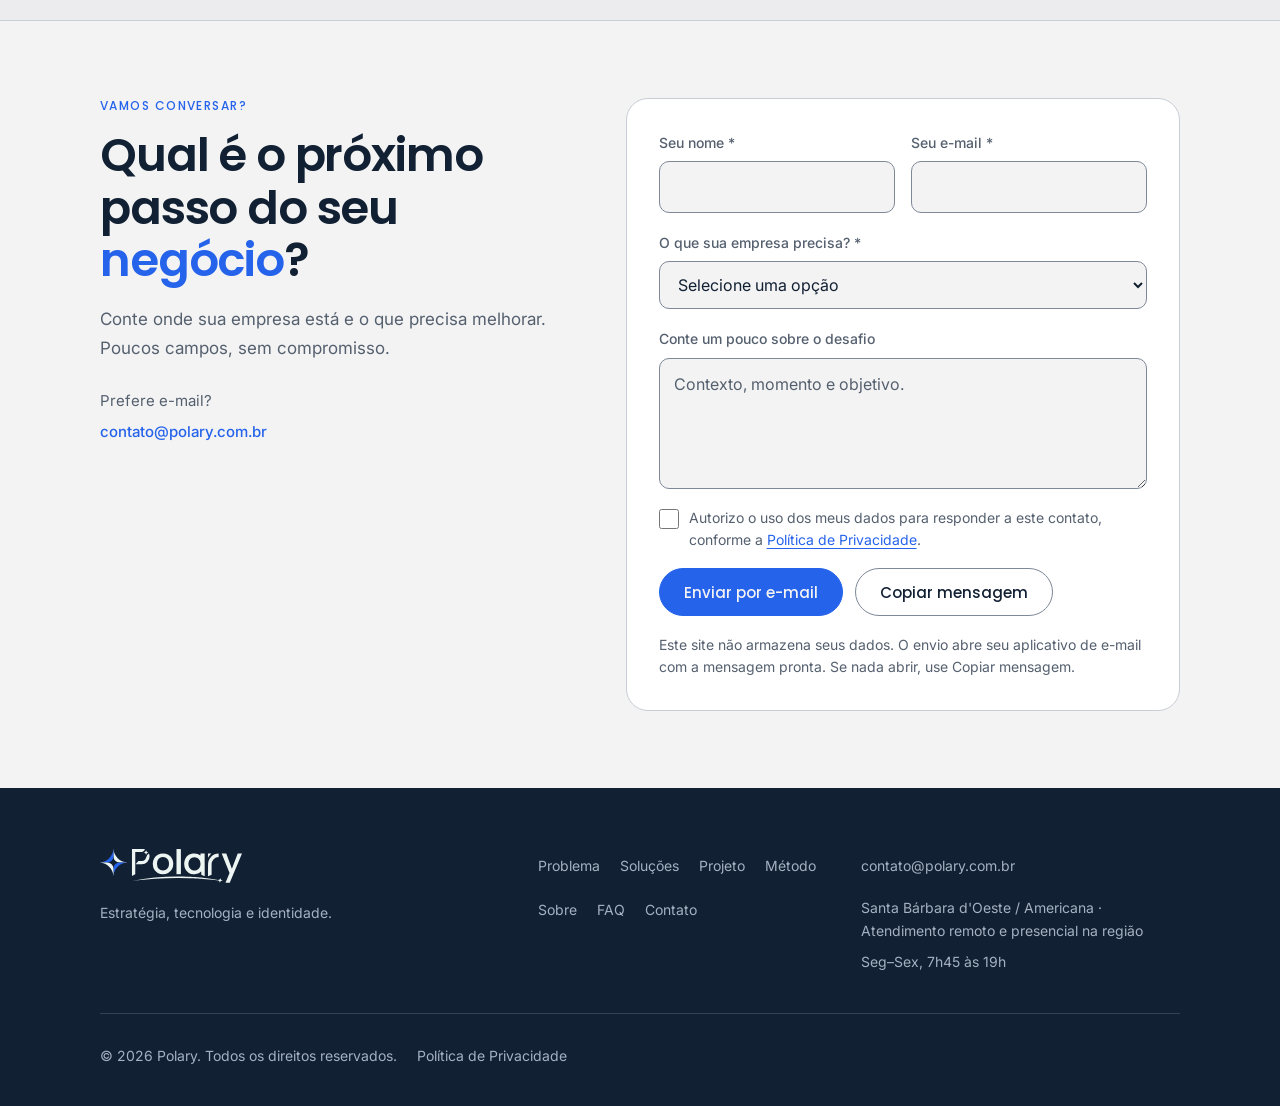
==== commit fd95ed78: "Correção exesso de textos" ====
--- a/index.html
+++ b/index.html
@@ -103,10 +103,10 @@
         <nav class="nav" aria-label="Navegação principal" data-en-aria-label="Main navigation">
             <ul>
                 <li><a href="#problema" data-en="Challenges">Desafios</a></li>
-                <li><a href="#solucoes" data-en="What We Do">O que fazemos</a></li>
+                <li><a href="#solucoes" data-en="What We Do">Processo</a></li>
                 <li><a href="#projeto" data-en="Projects">Projetos</a></li>
-                <li><a href="#metodo" data-en="How We Work">Como trabalhamos</a></li>
-                <li><a href="#sobre" data-en="About Polary">A Polary</a></li>
+                <li><a href="#metodo" data-en="How We Work"></a></li>
+                <li><a href="#sobre" data-en="About Polary">Sobre</a></li>
                 <li><a href="#faq" data-en="FAQ">Dúvidas</a></li>
             </ul>
         </nav>
@@ -150,10 +150,10 @@
     <div class="mobile-panel" id="mobile-menu" hidden>
         <nav class="container" aria-label="Navegação móvel" data-en-aria-label="Mobile navigation">
             <a href="#problema" data-en="Challenges">Desafios</a>
-            <a href="#solucoes" data-en="What We Do">O que fazemos</a>
+            <a href="#solucoes" data-en="What We Do">Processo</a>
             <a href="#projeto" data-en="Projects">Projetos</a>
-            <a href="#metodo" data-en="How We Work">Como trabalhamos</a>
-            <a href="#sobre" data-en="About Polary">A Polary</a>
+            <a href="#metodo" data-en="How We Work">Método</a>
+            <a href="#sobre" data-en="About Polary">Sobre</a>
             <a href="#faq" data-en="FAQ">Dúvidas</a>
             <a href="#contato" data-en="Let's Talk">Vamos conversar</a>
         </nav>
@@ -259,7 +259,7 @@
         <section class="section section--tint" id="solucoes" aria-labelledby="solucoes-title">
             <div class="container">
                 <div class="section__head reveal">
-                    <p class="eyebrow" data-en="Solutions">O que fazemos</p>
+                    <p class="eyebrow" data-en="Solutions">Processo</p>
                     <h2 id="solucoes-title" data-en="Three fronts. One <em>direction</em>.">Três frentes e <em>uma direção.</em></h2>
                     <p class="lead"
                         data-en="The brand attracts, the website converts and the system organizes. All designed together, by the same team.">
@@ -335,7 +335,7 @@
                         <ul>
                             <li data-en="Process mapping">Mapeamento de processos</li>
                             <li data-en="Custom modules and indicators">Módulos e indicadores personalizados</li>
-                            <li data-en="Training and documentation">Treinamento e documentação</li>
+                            <li data-en="Training and documentation">Treinamento</li>
                         </ul>
                     </div>
 
@@ -407,7 +407,7 @@
         <section class="section section--tint" id="metodo" aria-labelledby="metodo-title">
             <div class="container">
                 <div class="section__head reveal">
-                    <p class="eyebrow" data-en="Method">Como trabalhamos</p>
+                    <p class="eyebrow" data-en="Method">Método</p>
                     <h2 id="metodo-title" data-en="First, understand. Then, <em>build</em>.">Primeiro, entender para <em>construir.</em></h2>
                     <p class="lead"
                         data-en="From the first conversation to delivery, every step has a reason and a clear outcome.">
